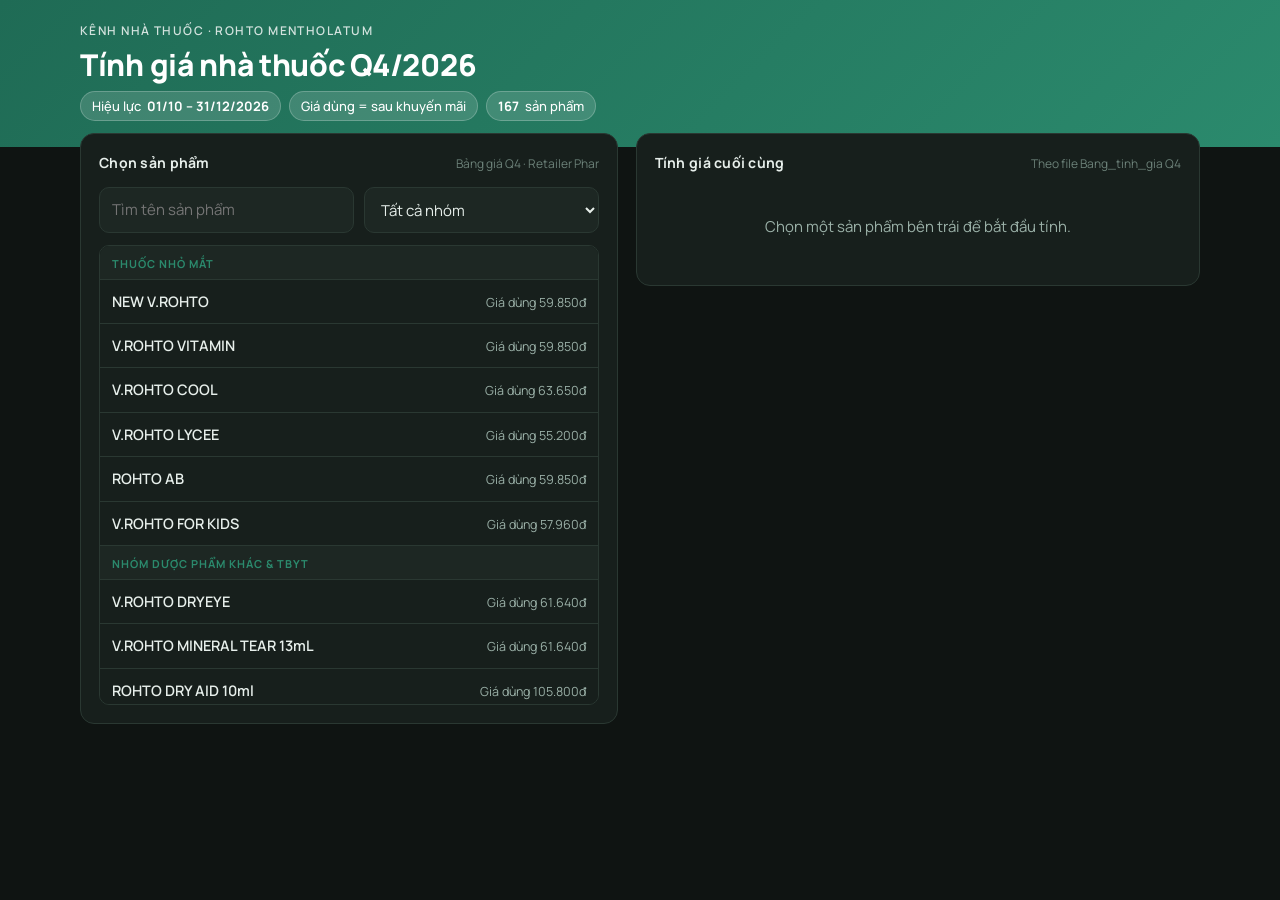
==== tinh-gia/index.html @ cdbba7ce "Thêm trang tính giá nhà thuốc" ====
<!doctype html>
<html lang="vi">
<head>
<meta charset="utf-8">
<meta name="viewport" content="width=device-width, initial-scale=1, viewport-fit=cover">
<meta name="claude:viewport-fit-sides" content="cover">
<title>Tính giá nhà thuốc · Tối 2 Ngọc lục bảo</title>
<link rel="stylesheet" href="https://fonts.googleapis.com/css2?family=Manrope:wght@400;500;600;700;800&family=IBM+Plex+Mono:wght@500;600&display=swap">
<style>
/* Bảng màu toi-B-ngoc-luc-bao: nền tối */
:root{ --bg:#0f1412; --surface:#171f1c; --surface-2:#1d2723; --fg:#e7efeb; --muted:#9bb1a8; --faint:#6b8078; --line:#2a3832; --brand:#1f6b55; --brand-2:#2b8a6d; --brand-soft:#17302a; --accent:#d9a35b; --accent-soft:#33271a; --ok:#5fd39a; --warn:#f2cc84; --warn-bg:#332a16; --shadow:none; --f-sans:"Manrope","Segoe UI",system-ui,sans-serif; --f-mono:"IBM Plex Mono",ui-monospace,SFMono-Regular,Consolas,monospace; --f-head:var(--f-sans); color-scheme:dark; }
:root[data-theme="light"]{ --bg:#0f1412; --surface:#171f1c; --surface-2:#1d2723; --fg:#e7efeb; --muted:#9bb1a8; --faint:#6b8078; --line:#2a3832; --brand:#1f6b55; --brand-2:#2b8a6d; --brand-soft:#17302a; --accent:#d9a35b; --accent-soft:#33271a; --ok:#5fd39a; --warn:#f2cc84; --warn-bg:#332a16; --shadow:none; --f-sans:"Manrope","Segoe UI",system-ui,sans-serif; --f-mono:"IBM Plex Mono",ui-monospace,SFMono-Regular,Consolas,monospace; --f-head:var(--f-sans); color-scheme:dark; }
*{box-sizing:border-box}
html{-webkit-text-size-adjust:100%}
body{margin:0;background:var(--bg);color:var(--fg);font:400 15px/1.55 var(--f-sans);
  padding-left:max(16px,env(safe-area-inset-left,0px));padding-right:max(16px,env(safe-area-inset-right,0px));
  padding-top:0;padding-bottom:40px;font-feature-settings:"tnum" 0}

/* Thanh đầu trang */
.masthead{background:linear-gradient(135deg,var(--brand) 0%,var(--brand-2) 100%);color:#fff;margin:0 calc(-1*max(16px,env(safe-area-inset-left,0px))) 0;
  padding:22px max(16px,env(safe-area-inset-left,0px)) 26px}
.masthead-in{max-width:1120px;margin:0 auto}
.eyebrow{font-size:12px;font-weight:600;letter-spacing:.12em;text-transform:uppercase;opacity:.8;margin:0 0 6px}
h1{font-size:clamp(22px,3.6vw,30px);font-weight:800;letter-spacing:-.01em;margin:0 0 8px;line-height:1.2;text-wrap:balance}
.meta{display:flex;flex-wrap:wrap;gap:8px;margin:0;font-size:13px}
.chip{display:inline-flex;align-items:center;gap:6px;background:rgba(255,255,255,.14);border:1px solid rgba(255,255,255,.22);border-radius:999px;padding:4px 11px;font-weight:500}
.chip b{font-weight:700}

.wrap{display:grid;gap:18px;max-width:1120px;margin:-14px auto 0;padding-top:0}
@media (min-width:880px){.wrap{grid-template-columns:minmax(0,1fr) minmax(0,1.05fr);align-items:start}
  .calc-panel{position:sticky;top:16px}}

.panel{background:var(--surface);border:1px solid var(--line);border-radius:14px;box-shadow:var(--shadow);padding:18px;min-width:0}
.panel-h{display:flex;align-items:baseline;justify-content:space-between;gap:12px;margin:0 0 14px}
.panel-h h2{font-size:14px;font-weight:700;margin:0;letter-spacing:.02em;color:var(--fg)}
.panel-h span{font-size:12px;color:var(--faint)}

.search{display:flex;gap:10px;flex-wrap:wrap;margin-bottom:12px}
input,select{font:inherit;font-size:15px;color:var(--fg);background:var(--surface-2);border:1px solid var(--line);border-radius:10px;padding:10px 12px;min-width:0;transition:border-color .15s,box-shadow .15s}
input:focus,select:focus{outline:none;border-color:var(--brand-2);box-shadow:0 0 0 3px rgba(23,112,127,.22)}
input[type=search]{flex:1 1 200px}
select{flex:1 1 180px}
button:focus-visible{outline:2px solid var(--accent);outline-offset:2px}

.list{max-height:460px;overflow:auto;border:1px solid var(--line);border-radius:10px;background:var(--surface)}
.grp{position:sticky;top:0;z-index:1;font-size:11px;font-weight:700;letter-spacing:.09em;text-transform:uppercase;color:var(--brand-2);padding:9px 12px 7px;background:var(--surface-2);border-bottom:1px solid var(--line)}
.item{display:flex;justify-content:space-between;align-items:center;gap:12px;width:100%;text-align:left;background:none;border:0;border-bottom:1px solid var(--line);padding:11px 12px;color:var(--fg);font:inherit;cursor:pointer;position:relative}
.item:last-child{border-bottom:0}
.item:hover{background:var(--surface-2)}
.item[aria-selected="true"]{background:var(--brand-soft)}
.item[aria-selected="true"]::before{content:"";position:absolute;left:0;top:0;bottom:0;width:3px;background:var(--accent)}
.item .txt{min-width:0}
.item .n{font-weight:600;font-size:14.5px;line-height:1.35}
.item .m{color:var(--muted);font-size:12.5px;margin-top:2px}
.item .p{font-family:var(--f-mono);font-weight:600;font-size:14px;white-space:nowrap;color:var(--brand)}
[data-theme="dark"] .item .p,:root:not([data-theme="light"]) .item .p{color:#7fd0dc}
.empty{padding:28px 12px;color:var(--muted);text-align:center}

/* Kết quả */
.sel-group{font-size:11px;font-weight:700;letter-spacing:.09em;text-transform:uppercase;color:var(--accent)}
.sel-name{font-size:19px;font-weight:700;line-height:1.3;margin:4px 0 4px;text-wrap:balance}
.sel-line{color:var(--muted);font-size:13.5px}
.fields{display:grid;grid-template-columns:1fr 1fr;gap:12px 14px;margin-top:16px}
.fields label{display:block;min-width:0}
.fields input,.fields select{width:100%}
.lbl{display:block;font-size:12.5px;font-weight:500;color:var(--muted);margin-bottom:5px}
.btn{font:inherit;font-weight:600;font-size:14px;color:var(--brand);background:var(--brand-soft);border:1px solid transparent;border-radius:10px;padding:10px 14px;cursor:pointer;margin-top:12px;transition:background .15s}
.btn:hover{background:var(--line)}
.span2{grid-column:1/-1}

.formula{margin:18px 0 0;border:1px solid var(--line);border-radius:12px;overflow:hidden}
.formula-row{display:flex;justify-content:space-between;align-items:baseline;gap:12px;padding:10px 14px;font-size:13.5px;background:var(--surface-2);border-bottom:1px solid var(--line)}
.formula-row:last-child{border-bottom:0}
.formula-row .k{color:var(--muted)}
.formula-row .v{font-family:var(--f-mono);font-weight:600;font-variant-numeric:tabular-nums;text-align:right}

.result{margin-top:14px;background:var(--brand);color:#fff;border-radius:12px;padding:16px 18px}
.result .k{font-size:12px;font-weight:600;letter-spacing:.09em;text-transform:uppercase;opacity:.8}
.result .big{font-family:var(--f-mono);font-size:clamp(26px,5vw,34px);font-weight:700;margin-top:4px;font-variant-numeric:tabular-nums;letter-spacing:-.02em}
.result .unit{font-size:14px;font-weight:500;opacity:.85;margin-left:6px;font-family:var(--f-sans)}

.note{background:var(--warn-bg);color:var(--warn);border-radius:10px;padding:10px 12px;font-size:13px;margin-top:12px;line-height:1.5}
.foot{color:var(--faint);font-size:12px;margin:12px 2px 0;line-height:1.5}
.dim{color:var(--muted)}
[hidden]{display:none!important}
#e,#pq,#amt{font-family:var(--f-mono);font-weight:700;font-variant-numeric:tabular-nums}
/* Số và tiền: cùng font, cỡ và màu */
input[type=number],input[type=text],#amt,#r-buy,#r-l,#r-gift,#r-units,#r-p,.formula-row .v,.big{font-family:var(--f-mono)!important;font-size:15px!important;font-weight:600!important;color:var(--fg)!important;font-variant-numeric:tabular-nums}
.result .big,.result .k{color:#fff!important}
/* Giá cuối cùng: cỡ lớn, màu trắng trên nền thẻ */
.result .big, .result .big #r-p{font-size:clamp(26px,5vw,34px)!important;font-weight:700!important;color:#fff!important;letter-spacing:-.01em}
/* Dòng mô tả sản phẩm: chữ thường, không dùng font số để khoảng cách đều */
.sel-line{font-family:var(--f-sans);font-size:14px;font-weight:400;color:var(--muted);line-height:1.5}
</style>
</head>
<body>
<header class="masthead">
  <div class="masthead-in">
    <p class="eyebrow">Kênh nhà thuốc · Rohto Mentholatum</p>
    <h1>Tính giá nhà thuốc Q4/2026</h1>
    <div class="meta">
      <span class="chip">Hiệu lực <b>01/10 – 31/12/2026</b></span>
      <span class="chip">Giá dùng = sau khuyến mãi</span>
      <span class="chip"><b>167</b> sản phẩm</span>
    </div>
  </div>
</header>

<div class="wrap">
  <section class="panel" aria-labelledby="h-list">
    <div class="panel-h"><h2 id="h-list">Chọn sản phẩm</h2><span>Bảng giá Q4 · Retailer Phar</span></div>
    <div class="search">
      <input type="search" id="q" name="tim-san-pham-gia-nha-thuoc" autocomplete="off" autocorrect="off" autocapitalize="off" spellcheck="false" placeholder="Tìm tên sản phẩm" aria-label="Tìm tên sản phẩm">
      <select id="grp" aria-label="Lọc theo nhóm"><option value="">Tất cả nhóm</option></select>
    </div>
    <div class="list" id="list" role="listbox" aria-label="Danh sách sản phẩm"></div>
  </section>

  <section class="panel calc-panel" aria-labelledby="h-calc">
    <div class="panel-h"><h2 id="h-calc">Tính giá cuối cùng</h2><span>Theo file Bang_tinh_gia Q4</span></div>
    <div id="empty" class="empty">Chọn một sản phẩm bên trái để bắt đầu tính.</div>
    <div id="calc" hidden>
      <div class="sel-group" id="sel-group"></div>
      <div class="sel-name" id="sel-name"></div>
      <div class="sel-line" id="sel-price-line"></div>

      <div class="fields">
        <label><span class="lbl">Số lượng mua (đơn vị bán)</span>
          <input type="number" id="f" min="1" step="1" value="1"></label>
        <label><span class="lbl">Ngưỡng đơn hàng (đ), tùy chọn</span>
          <input type="text" inputmode="numeric" id="e" placeholder="ví dụ 585.000"></label>
        <label><span class="lbl">Quy cách M (đơn vị nhỏ nhất / gói)</span>
          <input type="number" id="m" min="1" step="1" value="1"></label>
        <label><span class="lbl">CK hóa đơn G (%), cố định 1% tổng đơn hàng</span>
          <input type="number" id="g" value="1" readonly></label>
        <label><span class="lbl">CK KM thêm H (%)</span>
          <input type="number" id="h" min="0" max="100" step="0.5" value="0"></label>
        <label><span class="lbl">CK thêm I (%)</span>
          <input type="number" id="i" min="0" max="100" step="0.5" value="0"></label>
        <label class="span2"><span class="lbl">Tiền đơn hàng (đ) sau CK 1% = số lượng × giá dùng × 0,99, tự cập nhật</span><input id="amt" readonly></label>
        <div class="span2"><button type="button" id="fill" class="btn">Về mức gốc</button></div>
      </div>

      <div class="fields" style="margin-top:14px">
        <label><span class="lbl">Quà</span>
          <select id="gift">
            <option value="none">Không có quà</option>
            <option value="g0">✓ ACNES CREAMY WASH 100G tặng cùng loại</option><option value="g1">⇄ ACNES CREAMY WASH 100G (giá tặng chéo)</option><option value="g2">✓ GIẤY THẤM DẦU ACNES 100 TỜ tặng cùng loại</option><option value="g3">⇄ GIẤY THẤM DẦU ACNES 100 TỜ (giá tặng chéo)</option><option value="g4">✓ ACNES SEALING GEL tặng cùng loại</option><option value="g5">⇄ ACNES SEALING GEL (giá tặng chéo)</option><option value="g6">✓ ACNES SCAR CARE tặng cùng loại</option><option value="g7">⇄ ACNES SCAR CARE (giá tặng chéo)</option><option value="g8">✓ ACNES CLEAR PATCH 24PCS tặng cùng loại</option><option value="g9">⇄ ACNES CLEAR PATCH 24PCS (giá tặng chéo)</option><option value="g10">✓ ACNES OIL REMOVER FILM 50PCS tặng cùng loại</option><option value="g11">⇄ ACNES OIL REMOVER FILM 50PCS (giá tặng chéo)</option><option value="g12">✓ ACNES OIL REMOVER PAPER 100PCS tặng cùng loại</option><option value="g13">⇄ ACNES OIL REMOVER PAPER 100PCS (giá tặng chéo)</option><option value="g14">✓ HADA LABO ADVANCE NOURISH CLEANSER 80G tặng cùng loại</option><option value="g15">⇄ HADA LABO ADVANCE NOURISH CLEANSER 80G (giá tặng chéo)</option><option value="g16">✓ HADA LABO PERFECT WHITE CLEANSER 80G tặng cùng loại</option><option value="g17">⇄ HADA LABO PERFECT WHITE CLEANSER 80G (giá tặng chéo)</option><option value="g18">✓ HADA LABO PERFECT WHITE CREAM 50G tặng cùng loại</option><option value="g19">⇄ HADA LABO PERFECT WHITE CREAM 50G (giá tặng chéo)</option><option value="g20">✓ HADA LABO ADVANCE NOURISH CREAM 50G tặng cùng loại</option><option value="g21">⇄ HADA LABO ADVANCE NOURISH CREAM 50G (giá tặng chéo)</option><option value="g22">✓ HADA LABO MICELLAR BẤT KỲ tặng cùng loại</option><option value="g23">⇄ HADA LABO MICELLAR BẤT KỲ (giá tặng chéo)</option><option value="g24">✓ LIPICE KHÔNG MÀU tặng cùng loại</option><option value="g25">⇄ LIPICE KHÔNG MÀU (giá tặng chéo)</option><option value="g26">✓ LIPICE SHEER COLOR THƯỜNG tặng cùng loại</option><option value="g27">⇄ LIPICE SHEER COLOR THƯỜNG (giá tặng chéo)</option><option value="g28">✓ NOSE WASH SPRAY 35ML tặng cùng loại</option><option value="g29">⇄ NOSE WASH SPRAY 35ML (giá tặng chéo)</option><option value="g30">✓ OXY DEEP WASH 100G tặng cùng loại</option><option value="g31">⇄ OXY DEEP WASH 100G (giá tặng chéo)</option><option value="g32">✓ OXY PERFECT WASH 100G tặng cùng loại</option><option value="g33">⇄ OXY PERFECT WASH 100G (giá tặng chéo)</option><option value="g34">✓ REFRE MIST tặng cùng loại</option><option value="g35">⇄ REFRE MIST (giá tặng chéo)</option><option value="g36">✓ ROLL-ON WHITENING tặng cùng loại</option><option value="g37">⇄ ROLL-ON WHITENING (giá tặng chéo)</option><option value="g38">✓ REMOS BABY SPRAY 70ML tặng cùng loại</option><option value="g39">⇄ REMOS BABY SPRAY 70ML (giá tặng chéo)</option><option value="g40">✓ REMOS IB tặng cùng loại</option><option value="g41">⇄ REMOS IB (giá tặng chéo)</option><option value="g42">✓ REMOS IR 150ML tặng cùng loại</option><option value="g43">⇄ REMOS IR 150ML (giá tặng chéo)</option><option value="g44">✓ REMOS IR 70ML tặng cùng loại</option><option value="g45">⇄ REMOS IR 70ML (giá tặng chéo)</option><option value="g46">✓ REMOS IR CREAM NGƯỜI LỚN 70G tặng cùng loại</option><option value="g47">⇄ REMOS IR CREAM NGƯỜI LỚN 70G (giá tặng chéo)</option><option value="g48">✓ DG SELSUN 100ML tặng cùng loại</option><option value="g49">⇄ DG SELSUN 100ML (giá tặng chéo)</option><option value="g50">✓ SELSUN SHAMPOO 50ML / DG SELSUN 50ML tặng cùng loại</option><option value="g51">⇄ SELSUN SHAMPOO 50ML / DG SELSUN 50ML (giá tặng chéo)</option><option value="g52">✓ DẦU XẢ SELSUN tặng cùng loại</option><option value="g53">⇄ DẦU XẢ SELSUN (giá tặng chéo)</option><option value="g54">✓ 18 GÓI DG SELSUN 5ML tặng cùng loại</option><option value="g55">⇄ 18 GÓI DG SELSUN 5ML (giá tặng chéo)</option><option value="g56">✓ SKIN AQUA CLEAR WHITE 25G tặng cùng loại</option><option value="g57">⇄ SKIN AQUA CLEAR WHITE 25G (giá tặng chéo)</option><option value="g58">✓ SUPER BLOCK 30G tặng cùng loại</option><option value="g59">⇄ SUPER BLOCK 30G (giá tặng chéo)</option><option value="g60">✓ TONE UP tặng cùng loại</option><option value="g61">⇄ TONE UP (giá tặng chéo)</option><option value="g62">✓ NEW V.ROHTO tặng cùng loại</option><option value="g63">⇄ NEW V.ROHTO (giá tặng chéo)</option><option value="g64">✓ V.ROHTO DRYEYE tặng cùng loại</option><option value="g65">⇄ V.ROHTO DRYEYE (giá tặng chéo)</option><option value="g66">✓ V.ROHTO VITAMIN tặng cùng loại</option><option value="g67">⇄ V.ROHTO VITAMIN (giá tặng chéo)</option><option value="g68">✓ DEEP HEAT tặng cùng loại</option><option value="g69">✓ EXTRA DEEP HEAT tặng cùng loại</option><option value="g70">✓ REMOS ANTI-ITCH tặng cùng loại</option><option value="g71">✓ ACNES MEDICAL CREAM tặng cùng loại</option><option value="g72">✓ OXY 5 tặng cùng loại</option><option value="g73">✓ OXY 10 tặng cùng loại</option><option value="g74">Không có quà tặng (chỉ CK%)</option><option value="g75">✓ SELSUN 1% - 100ML tặng cùng loại</option><option value="g76">✓ SELSUN 1% - 50ML tặng cùng loại</option><option value="g77">✓ SELSUN CONDITIONER 100ML (DẦU XẢ SELSUN) tặng cùng loại</option><option value="g78">✓ THANH TREO SELSUN 30 GÓI GÓI 1% - 5ML tặng cùng loại</option><option value="g79">✓ HỘP SELSUN 60 GÓI 1% - 5ML tặng cùng loại</option><option value="g80">✓ HỘP SELSUN 6 GÓI 1% - 5ML tặng cùng loại</option><option value="g81">✓ REMOS IR BABY CREAM 70G (HƯƠNG KHUYNH DIỆP) tặng cùng loại</option><option value="g82">✓ REMOS IR BABY SPRAY 70ML (HƯƠNG KHUYNH DIỆP) tặng cùng loại</option><option value="g83">✓ REMOS IR BABY SPRAY 150ML (HƯƠNG KHUYNH DIỆP) tặng cùng loại</option><option value="g84">✓ REMOS IR CREAM 70G (LAVENDER, CAM, SẢ CHANH) tặng cùng loại</option><option value="g85">✓ BỘ SP VỆ SINH MŨI 160ML (GỒM 2 SP: BÌNH VỆ SINH MŨI EASY SHOWER + DUNG DỊCH VỆ SINH MŨI CHUYÊN BIỆT 160ML) tặng cùng loại</option><option value="g86">✓ DUNG DỊCH VỆ SINH MŨI CHUYÊN BIỆT 400ML tặng cùng loại</option><option value="g87">✓ CHAI XỊT HỖ TRỢ ĐIỀU TRỊ VIÊM XOANG - ROHTO NOSE WASH SPRAY 35ML tặng cùng loại</option><option value="g88">✓ GEL TRỊ SẸO CHUYÊN BIỆT SCAR Z tặng cùng loại</option><option value="g89">✓ PERFECT WHITE CREAM 50G (KEM TRẮNG HOÀN HẢO 50G) tặng cùng loại</option><option value="g90">✓ PREMIUM WHITENING SERUM MASK 1PC (MẶT NẠ DƯỠNG TRẮNG HOÀN HẢO 1 MIẾNG) tặng cùng loại</option><option value="g91">✓ PERFECT WHITE LOTION 170ML (DUNG DỊCH DƯỠNG TRẮNG 170ML) tặng cùng loại</option><option value="g92">✓ PERFECT WHITE GEL CREAM 50G (GEL DƯỠNG TRẮNG 50G) tặng cùng loại</option><option value="g93">✓ PERFECT WHITE SERUM 30ML (SERUM DƯỠNG TRẮNG, MỜ THÂM 30ML) tặng cùng loại</option><option value="g94">✓ ADVANCED NOURISH LOTION 100ML/170ML (DƯỠNG TỐI ƯU DẠNG DUNG DỊCH 100ML, 170ML) tặng cùng loại</option><option value="g95">✓ ADVANCED NOURISH CREAM 50G (KEM DƯỠNG TỐI ƯU 50G) tặng cùng loại</option><option value="g96">✓ ADVANCED NOURISH SERUM 30ML (SERUM DƯỠNG ẨM TỐI ƯU 30ML) tặng cùng loại</option><option value="g97">✓ PREMIUM HYDRATING SERUM MASK 1PC (MẶT NẠ DƯỠNG ẨM TOÀN DIỆN 1 MIẾNG) tặng cùng loại</option><option value="g98">✓ PRO AGING RETINOL B3 LOTION 170ML (DUNG DỊCH PRO AGING RETINOL B3 170ML) tặng cùng loại</option><option value="g99">✓ PRO AGING RETINOL B3 CREAM 50G (KEM DƯỠNG PRO AGING RETINOL B3 50G) tặng cùng loại</option><option value="g100">✓ PRO AGING RETINOL B3 SERUM 30ML (TINH CHẤT PRO AGING RETINOL B3 30ML) tặng cùng loại</option><option value="g101">✓ HADA LABO PREMIUM REJUVENATION SERUM MASK 23G (MẶT NẠ TINH CHẤT LÀM SĂN CHẮC VÀ CẢI THIÊN DẤU HIỆU LÃO HÓA) tặng cùng loại</option><option value="g102">✓ ACNE CARE CALMING LOTION 170ML (DUNG DỊCH DƯỠNG ẨM CHO DA MỤN 170ML) tặng cùng loại</option><option value="g103">✓ ACNE CARE CALMING GEL CREAM 50G (GEL DƯỠNG ẨM CHO DA MỤN) tặng cùng loại</option><option value="g104">✓ ACNE CARE CALMING SERUM 30ML (TINH CHẤT DƯỠNG ẨM CHO DA MỤN) tặng cùng loại</option><option value="g105">✓ HADA LABO PREMIUM PORE CARE SERUM MASK 23G (MẶT NẠ TINH CHẤT LÀM DỊU VÀ CẢI THIỆN DA MỤN, NHẠY CẢM) tặng cùng loại</option><option value="g106">✓ ADVANCED NOURISH CLEANSING OIL 200ML (DẦU TẨY TRANG SẠCH SÂU VÀ DƯỠNG ẨM) tặng cùng loại</option><option value="g107">✓ ACNE CARE CALMING CLEANSER 80G (KEM RỬA MẶT DÀNH CHO DA MỤN 80G) tặng cùng loại</option><option value="g108">✓ PERFECT WHITE CLEANSER 80G (KEM RỬA MẶT DƯỠNG TRẮNG 80G) tặng cùng loại</option><option value="g109">✓ ADVANCED NOURISH CLEANSER 80G (KEM RỬA MẶT DƯỠNG TỐI ƯU) tặng cùng loại</option><option value="g110">✓ PRO AGING RETINOL B3 CLEANSER 80G (KEM RỬA MẶT PRO AGING RETINOL B3) tặng cùng loại</option><option value="g111">✓ HADA LABO ADVANCE NOURISH FOR SENSITIVE SKIN CLEANSER 80G (GEL RỬA MẶT DƯỠNG ẨM CHO DA NHẠY CẢM) tặng cùng loại</option><option value="g112">✓ HADA LABO PREMIUM CLEANSER HYDRATING 100G (SỮA RỬA MẶT DƯỠNG ẨM CAO CẤP) tặng cùng loại</option><option value="g113">✓ HADA LABO PREMIUM CLEANSER RADIANCE 100G (SỮA RỬA MẶT DƯỠNG TRẮNG CAO CẤP) tặng cùng loại</option><option value="g114">✓ HADA LABO PREMIUM CLEANSER AGING CARE 100G (SỮA RỬA MẶT CHĂM SÓC DA LÃO HÓA ) tặng cùng loại</option><option value="g115">✓ MICELLAR WATER WHITENING 240ML (NƯỚC TẨY TRANG SẠCH SÂU, DƯỠNG TRẮNG) tặng cùng loại</option><option value="g116">✓ MICELLAR WATER HYDRATING 240ML (NƯỚC TẨY TRANG SẠCH SÂU, DƯỠNG ẨM) tặng cùng loại</option><option value="g117">✓ MICELLAR WATER ACNE CARE 240ML (NƯỚC TẨY TRANG CHO DA MỤN) tặng cùng loại</option><option value="g118">✓ FOAMING WASH tặng cùng loại</option><option value="g119">✓ CREAMY WASH 100G tặng cùng loại</option><option value="g120">✓ CREAMY WASH 50G tặng cùng loại</option><option value="g121">✓ VITAMIN CLEANSER 100G tặng cùng loại</option><option value="g122">✓ VITAMIN CLEANSER 50G tặng cùng loại</option><option value="g123">✓ WHITENING +100G tặng cùng loại</option><option value="g124">✓ OIL CONTROL CLEANSER 100G tặng cùng loại</option><option value="g125">✓ OIL CONTROL CLEANSER 50G tặng cùng loại</option><option value="g126">✓ ACNES GENTLE WASH 100G tặng cùng loại</option><option value="g127">✓ ANTI-BLACK HEAD CLEANSER &amp; MASK tặng cùng loại</option><option value="g128">✓ ACNES MICELLAR WATER 200ML tặng cùng loại</option><option value="g129">✓ WASHING BAR tặng cùng loại</option><option value="g130">✓ FACIAL WASH 100G (GEL RỬA MẶT NGĂN NGỪA MỤN) tặng cùng loại</option><option value="g131">✓ SEALING JELL 18G tặng cùng loại</option><option value="g132">✓ BLEMISH CONTROL MASK tặng cùng loại</option><option value="g133">✓ SCAR CARE tặng cùng loại</option><option value="g134">✓ ACNES BLEMISH CLEAR CREAM 10G tặng cùng loại</option><option value="g135">✓ ACNES CLEAR PATCH 24 PCS tặng cùng loại</option><option value="g136">✓ LIPICE (NEW) tặng cùng loại</option><option value="g137">✓ LIP PURE tặng cùng loại</option><option value="g138">✓ LIP PURE COLOR tặng cùng loại</option><option value="g139">✓ MELTY CREAM LIP tặng cùng loại</option><option value="g140">✓ MEDI LIP DUO tặng cùng loại</option><option value="g141">✓ MEDI LIP STICK tặng cùng loại</option><option value="g142">✓ MEDI LIP BALM tặng cùng loại</option><option value="g143">✓ SHEER COLOR tặng cùng loại</option><option value="g144">✓ SHEER COLOR Q tặng cùng loại</option><option value="g145">✓ SHEER COLOR FRUIT JUICE tặng cùng loại</option><option value="g146">✓ LOL SILKY MATTE tặng cùng loại</option><option value="g147">✓ LOL WATER COLOR tặng cùng loại</option><option value="g148">✓ LOL GLOWY SATIN tặng cùng loại</option><option value="g149">✓ PERFECT WASH 100G tặng cùng loại</option><option value="g150">✓ DEEP WASH SCRUB 100G tặng cùng loại</option><option value="g151">✓ SUPER BLOCK SPF81 - 30G tặng cùng loại</option><option value="g152">✓ SKIN AQUA TONE UP MILK/ ESSENCE - 50G tặng cùng loại</option><option value="g153">✓ REFRE WHITENING (MIST / ROLL) tặng cùng loại</option><option value="g154">✓ REFRE NATURAL (MIST / ROLL) tặng cùng loại</option>
          </select></label>
        <label><span class="lbl">Số lượng quà N</span>
          <input type="number" id="n" min="0" step="1" value="1"></label>
        <label id="crossWrap" class="span2" hidden><span class="lbl">Giá quà tặng chéo (đ / đơn vị), để trống nếu chưa có</span>
          <input type="text" inputmode="numeric" id="pq" placeholder="chưa có giá thì để trống"></label>
      </div>

      <label style="display:flex;gap:8px;align-items:center;margin-top:12px;font-size:13.5px;color:var(--muted)"><input type="checkbox" id="autoN" checked style="width:auto"> Tự tính số quà theo ngưỡng (mỗi ngưỡng tặng 1 quà)</label>
      <div class="formula">
        <div class="formula-row"><span class="k">Tiền hàng mua = F × C</span><span class="v" id="r-buy"></span></div>
        <div class="formula-row"><span class="k">Tổng thanh toán L = F × C × (1−G)(1−H)(1−I)</span><span class="v" id="r-l"></span></div>
        <div class="formula-row"><span class="k">Trừ giá trị quà</span><span class="v" id="r-gift"></span></div>
        <div class="formula-row"><span class="k">Số đơn vị nhận = (F + N nếu tặng cùng loại) × M</span><span class="v" id="r-units"></span></div>
      </div>

      <div class="result">
        <div class="k">Giá cuối cùng</div>
        <div class="big"><span id="r-p">—</span></div>
      </div>

      <div class="note" id="warn" hidden></div>
      <p class="foot">Cùng công thức với cột L và P trong file Bang_tinh_gia_2026_Q4.xlsx. Quà tặng chéo chưa có giá thì kết quả chưa phải giá cuối cùng.</p>
    </div>
  </section>
</div>
</div>

<script>
const DATA = [{"nhom":"THUỐC NHỎ MẮT","ten":"NEW V.ROHTO","quy_cach":"—","gia_goc":63000,"km":"5%","gia_dung":59850,"ghi_chu":"","cfg":{"e":585000,"f":10,"n":1,"gift":{"type":"same","label":"NEW V.ROHTO tặng cùng loại"},"m":1,"g":0.01,"h":0,"i":0,"wbRow":6,"nAuto":true,"giftKey":"✓ NEW V.ROHTO tặng cùng loại"}},{"nhom":"THUỐC NHỎ MẮT","ten":"V.ROHTO VITAMIN","quy_cach":"—","gia_goc":63000,"km":"5%","gia_dung":59850,"ghi_chu":"","cfg":{"e":585000,"f":10,"n":1,"gift":{"type":"same","label":"V.ROHTO VITAMIN tặng cùng loại"},"m":1,"g":0.01,"h":0,"i":0,"wbRow":7,"nAuto":true,"giftKey":"✓ V.ROHTO VITAMIN tặng cùng loại"}},{"nhom":"THUỐC NHỎ MẮT","ten":"V.ROHTO COOL","quy_cach":"—","gia_goc":67000,"km":"5%","gia_dung":63650,"ghi_chu":"","cfg":{"e":585000,"f":10,"n":1,"gift":{"type":"cross","label":"V.ROHTO VITAMIN","price":53865},"m":1,"g":0.01,"h":0,"i":0,"wbRow":8,"nAuto":true,"giftKey":"⇄ V.ROHTO VITAMIN (giá tặng chéo)"}},{"nhom":"THUỐC NHỎ MẮT","ten":"V.ROHTO LYCEE","quy_cach":"—","gia_goc":60000,"km":"8%","gia_dung":55200,"ghi_chu":"","cfg":{"e":585000,"f":11,"n":1,"gift":{"type":"cross","label":"V.ROHTO VITAMIN","price":53865},"m":1,"g":0.01,"h":0,"i":0,"wbRow":9,"nAuto":true,"giftKey":"⇄ V.ROHTO VITAMIN (giá tặng chéo)"}},{"nhom":"THUỐC NHỎ MẮT","ten":"ROHTO AB","quy_cach":"—","gia_goc":65000,"km":"8%","gia_dung":59850,"ghi_chu":"✔ Như kỳ trước (xác nhận 25/09/2026): dùng 59.850đ theo file (phép tính 65.000 × 92% = 59.800đ)","cfg":{"e":585000,"f":10,"n":1,"gift":{"type":"cross","label":"V.ROHTO VITAMIN","price":53865},"m":1,"g":0.01,"h":0,"i":0,"wbRow":10,"nAuto":true,"giftKey":"⇄ V.ROHTO VITAMIN (giá tặng chéo)"}},{"nhom":"THUỐC NHỎ MẮT","ten":"V.ROHTO FOR KIDS","quy_cach":"—","gia_goc":63000,"km":"8%","gia_dung":57960,"ghi_chu":"","cfg":{"e":585000,"f":11,"n":1,"gift":{"type":"cross","label":"V.ROHTO VITAMIN","price":53865},"m":1,"g":0.01,"h":0,"i":0,"wbRow":11,"nAuto":true,"giftKey":"⇄ V.ROHTO VITAMIN (giá tặng chéo)"}},{"nhom":"NHÓM DƯỢC PHẨM KHÁC & TBYT","ten":"V.ROHTO DRYEYE","quy_cach":"—","gia_goc":67000,"km":"8%","gia_dung":61640,"ghi_chu":"","cfg":{"e":320000,"f":6,"n":1,"gift":{"type":"cross","label":"V.ROHTO VITAMIN","price":53865},"m":1,"g":0.01,"h":0,"i":0,"wbRow":13,"nAuto":true,"giftKey":"⇄ V.ROHTO VITAMIN (giá tặng chéo)"}},{"nhom":"NHÓM DƯỢC PHẨM KHÁC & TBYT","ten":"V.ROHTO MINERAL TEAR 13mL","quy_cach":"—","gia_goc":67000,"km":"8%","gia_dung":61640,"ghi_chu":"","cfg":{"e":320000,"f":6,"n":1,"gift":{"type":"cross","label":"V.ROHTO VITAMIN","price":53865},"m":1,"g":0.01,"h":0,"i":0,"wbRow":14,"nAuto":true,"giftKey":"⇄ V.ROHTO VITAMIN (giá tặng chéo)"}},{"nhom":"NHÓM DƯỢC PHẨM KHÁC & TBYT","ten":"ROHTO DRY AID 10ml","quy_cach":"—","gia_goc":115000,"km":"8%","gia_dung":105800,"ghi_chu":"","cfg":{"e":320000,"f":4,"n":1,"gift":{"type":"cross","label":"REMOS IB","price":48893},"m":1,"g":0.01,"h":0,"i":0,"wbRow":15,"nAuto":true,"giftKey":"⇄ REMOS IB (giá tặng chéo)"}},{"nhom":"NHÓM DƯỢC PHẨM KHÁC & TBYT","ten":"DEEP HEAT","quy_cach":"—","gia_goc":43000,"km":"5%","gia_dung":40850,"ghi_chu":"","cfg":{"e":320000,"f":8,"n":1,"gift":{"type":"same","label":"DEEP HEAT tặng cùng loại"},"m":1,"g":0.01,"h":0,"i":0,"wbRow":16,"nAuto":true,"giftKey":"✓ DEEP HEAT tặng cùng loại"}},{"nhom":"NHÓM DƯỢC PHẨM KHÁC & TBYT","ten":"EXTRA DEEP HEAT","quy_cach":"—","gia_goc":48000,"km":"5%","gia_dung":45600,"ghi_chu":"","cfg":{"e":320000,"f":8,"n":1,"gift":{"type":"same","label":"EXTRA DEEP HEAT tặng cùng loại"},"m":1,"g":0.01,"h":0,"i":0,"wbRow":17,"nAuto":true,"giftKey":"✓ EXTRA DEEP HEAT tặng cùng loại"}},{"nhom":"NHÓM DƯỢC PHẨM KHÁC & TBYT","ten":"REMOS IB","quy_cach":"—","gia_goc":66000,"km":"10%","gia_dung":59400,"ghi_chu":"","cfg":{"e":320000,"f":6,"n":1,"gift":{"type":"same","label":"REMOS IB tặng cùng loại"},"m":1,"g":0.01,"h":0,"i":0.03,"wbRow":18,"nAuto":true,"giftKey":"✓ REMOS IB tặng cùng loại"}},{"nhom":"NHÓM DƯỢC PHẨM KHÁC & TBYT","ten":"REMOS ANTI-ITCH","quy_cach":"—","gia_goc":63000,"km":"10%","gia_dung":56700,"ghi_chu":"","cfg":{"e":320000,"f":6,"n":1,"gift":{"type":"same","label":"REMOS ANTI-ITCH tặng cùng loại"},"m":1,"g":0.01,"h":0,"i":0,"wbRow":19,"nAuto":true,"giftKey":"✓ REMOS ANTI-ITCH tặng cùng loại"}},{"nhom":"NHÓM DƯỢC PHẨM KHÁC & TBYT","ten":"SELSUN 1.8% - 100ml","quy_cach":"—","gia_goc":103000,"km":"10%","gia_dung":92700,"ghi_chu":"","cfg":{"e":320000,"f":4,"n":0,"gift":{"type":"none"},"m":1,"g":0.01,"h":0,"i":0,"wbRow":20,"nAuto":false,"giftKey":null}},{"nhom":"NHÓM DƯỢC PHẨM KHÁC & TBYT","ten":"ACNES MEDICAL CREAM","quy_cach":"—","gia_goc":75000,"km":"10%","gia_dung":67500,"ghi_chu":"","cfg":{"e":320000,"f":5,"n":0,"gift":{"type":"same","label":"ACNES MEDICAL CREAM tặng cùng loại"},"m":1,"g":0.01,"h":0,"i":0,"wbRow":21,"nAuto":false,"giftKey":"✓ ACNES MEDICAL CREAM tặng cùng loại"}},{"nhom":"NHÓM DƯỢC PHẨM KHÁC & TBYT","ten":"OXY 5","quy_cach":"—","gia_goc":61000,"km":"10%","gia_dung":54900,"ghi_chu":"","cfg":{"e":320000,"f":6,"n":1,"gift":{"type":"same","label":"OXY 5 tặng cùng loại"},"m":1,"g":0.01,"h":0,"i":0.02,"wbRow":22,"nAuto":true,"giftKey":"✓ OXY 5 tặng cùng loại"}},{"nhom":"NHÓM DƯỢC PHẨM KHÁC & TBYT","ten":"OXY 10","quy_cach":"—","gia_goc":64000,"km":"10%","gia_dung":57600,"ghi_chu":"","cfg":{"e":320000,"f":6,"n":1,"gift":{"type":"same","label":"OXY 10 tặng cùng loại"},"m":1,"g":0.01,"h":0,"i":0.02,"wbRow":23,"nAuto":true,"giftKey":"✓ OXY 10 tặng cùng loại"}},{"nhom":"MEGUMI — GIẢI PHÁP NGĂN RỤNG TÓC","ten":"SHAMPOO 250ml và 400ml","quy_cach":"chai 400ml","gia_goc":245455,"km":"10%","gia_dung":220909,"ghi_chu":"","cfg":{"e":null,"f":1,"n":0,"gift":{"type":"none"},"m":1,"g":0.01,"h":0,"i":0,"wbRow":25,"nAuto":false,"giftKey":"Không có quà tặng (chỉ CK%)"}},{"nhom":"MEGUMI — GIẢI PHÁP NGĂN RỤNG TÓC","ten":"SHAMPOO 250ml và 400ml","quy_cach":"chai 250ml","gia_goc":166909,"km":"10%","gia_dung":150218,"ghi_chu":"","cfg":{"e":null,"f":1,"n":0,"gift":{"type":"none"},"m":1,"g":0.01,"h":0,"i":0,"wbRow":26,"nAuto":false,"giftKey":"Không có quà tặng (chỉ CK%)"}},{"nhom":"MEGUMI — GIẢI PHÁP NGĂN RỤNG TÓC","ten":"CONDITIONER 250ml và 400 ml","quy_cach":"chai 400ml","gia_goc":245455,"km":"10%","gia_dung":220909,"ghi_chu":"","cfg":{"e":null,"f":1,"n":0,"gift":{"type":"none"},"m":1,"g":0.01,"h":0,"i":0,"wbRow":27,"nAuto":false,"giftKey":"Không có quà tặng (chỉ CK%)"}},{"nhom":"MEGUMI — GIẢI PHÁP NGĂN RỤNG TÓC","ten":"CONDITIONER 250ml và 400 ml","quy_cach":"chai 250ml","gia_goc":166909,"km":"10%","gia_dung":150218,"ghi_chu":"","cfg":{"e":null,"f":1,"n":0,"gift":{"type":"none"},"m":1,"g":0.01,"h":0,"i":0,"wbRow":28,"nAuto":false,"giftKey":"Không có quà tặng (chỉ CK%)"}},{"nhom":"MEGUMI — GIẢI PHÁP NGĂN RỤNG TÓC","ten":"ESSENCE 120ml (Tinh chất Dưỡng và Ngăn rụng tóc)","quy_cach":"chai","gia_goc":584182,"km":"10%","gia_dung":525764,"ghi_chu":"","cfg":{"e":null,"f":1,"n":0,"gift":{"type":"none"},"m":1,"g":0.01,"h":0,"i":0,"wbRow":29,"nAuto":false,"giftKey":"Không có quà tặng (chỉ CK%)"}},{"nhom":"MEGUMI — GIẢI PHÁP NGĂN RỤNG TÓC","ten":"ESSENCE 30ml (Tinh chất dưỡng & ngăn rụng tóc)","quy_cach":"chai","gia_goc":162000,"km":"10%","gia_dung":145800,"ghi_chu":"","cfg":{"e":null,"f":1,"n":0,"gift":{"type":"none"},"m":1,"g":0.01,"h":0,"i":0,"wbRow":30,"nAuto":false,"giftKey":"Không có quà tặng (chỉ CK%)"}},{"nhom":"SELSUN","ten":"SELSUN 1% - 100ml","quy_cach":"—","gia_goc":99000,"km":"10%","gia_dung":89100,"ghi_chu":"","cfg":{"e":400000,"f":5,"n":1,"gift":{"type":"same","label":"SELSUN 1% - 100ML tặng cùng loại"},"m":1,"g":0.01,"h":0,"i":0,"wbRow":32,"nAuto":true,"giftKey":"✓ SELSUN 1% - 100ML tặng cùng loại"}},{"nhom":"SELSUN","ten":"SELSUN 1% - 250ml","quy_cach":"—","gia_goc":228000,"km":"10%","gia_dung":205200,"ghi_chu":"","cfg":{"e":400000,"f":2,"n":1,"gift":{"type":"cross","label":"DG SELSUN 100ML","price":70000},"m":1,"g":0.01,"h":0,"i":0,"wbRow":33,"nAuto":true,"giftKey":"⇄ DG SELSUN 100ML (giá tặng chéo)"}},{"nhom":"SELSUN","ten":"Selsun Fungi Shower 150ml (Sữa tắm Selsun)","quy_cach":"—","gia_goc":116836,"km":"10%","gia_dung":105152,"ghi_chu":"","cfg":{"e":400000,"f":4,"n":1,"gift":{"type":"cross","label":"DG SELSUN 100ML","price":70000},"m":1,"g":0.01,"h":0,"i":0,"wbRow":34,"nAuto":true,"giftKey":"⇄ DG SELSUN 100ML (giá tặng chéo)"}},{"nhom":"SELSUN","ten":"SELSUN 1% - 50ml","quy_cach":"—","gia_goc":63000,"km":"10%","gia_dung":56700,"ghi_chu":"","cfg":{"e":160000,"f":3,"n":1,"gift":{"type":"same","label":"SELSUN 1% - 50ML tặng cùng loại"},"m":1,"g":0.01,"h":0,"i":0,"wbRow":35,"nAuto":true,"giftKey":"✓ SELSUN 1% - 50ML tặng cùng loại"}},{"nhom":"SELSUN","ten":"Selsun Conditioner 100ml (Dầu xả Selsun)","quy_cach":"—","gia_goc":62000,"km":"10%","gia_dung":55800,"ghi_chu":"","cfg":{"e":160000,"f":3,"n":1,"gift":{"type":"same","label":"SELSUN CONDITIONER 100ML (DẦU XẢ SELSUN) tặng cùng loại"},"m":1,"g":0.01,"h":0,"i":0,"wbRow":36,"nAuto":true,"giftKey":"✓ SELSUN CONDITIONER 100ML (DẦU XẢ SELSUN) tặng cùng loại"}},{"nhom":"SELSUN","ten":"THANH TREO SELSUN 30 gói gói 1% - 5ml","quy_cach":"thanh treo","gia_goc":201000,"km":"15%","gia_dung":170850,"ghi_chu":"","cfg":{"e":null,"f":2,"n":1,"gift":{"type":"same","label":"THANH TREO SELSUN 30 GÓI GÓI 1% - 5ML tặng cùng loại"},"m":1,"g":0.01,"h":0,"i":0,"wbRow":37,"nAuto":false,"giftKey":"✓ THANH TREO SELSUN 30 GÓI GÓI 1% - 5ML tặng cùng loại"}},{"nhom":"SELSUN","ten":"HỘP SELSUN 60 gói 1% - 5ml","quy_cach":"hộp","gia_goc":402000,"km":"15%","gia_dung":341700,"ghi_chu":"","cfg":{"e":null,"f":2,"n":1,"gift":{"type":"same","label":"HỘP SELSUN 60 GÓI 1% - 5ML tặng cùng loại"},"m":1,"g":0.01,"h":0,"i":0,"wbRow":38,"nAuto":false,"giftKey":"✓ HỘP SELSUN 60 GÓI 1% - 5ML tặng cùng loại"}},{"nhom":"SELSUN","ten":"HỘP SELSUN 6 gói 1% - 5ml","quy_cach":"hộp","gia_goc":35000,"km":"5%","gia_dung":33250,"ghi_chu":"","cfg":{"e":null,"f":3,"n":1,"gift":{"type":"same","label":"HỘP SELSUN 6 GÓI 1% - 5ML tặng cùng loại"},"m":1,"g":0.01,"h":0,"i":0,"wbRow":39,"nAuto":false,"giftKey":"✓ HỘP SELSUN 6 GÓI 1% - 5ML tặng cùng loại"}},{"nhom":"THỰC PHẨM CHỨC NĂNG","ten":"Nước giải rượu bia, lợi gan ALCOFREE 50ml (hộp 10 chai)","quy_cach":"Hộp 10","gia_goc":460000,"km":"—","gia_dung":345000,"ghi_chu":"","cfg":{"e":null,"f":2,"n":1,"gift":{"type":"cross","label":"SELSUN SHAMPOO 50ML / DG SELSUN 50ML","price":44906},"m":10,"g":0.01,"h":0,"i":0,"wbRow":41,"nAuto":false,"giftKey":"⇄ SELSUN SHAMPOO 50ML / DG SELSUN 50ML (giá tặng chéo)"}},{"nhom":"THỰC PHẨM CHỨC NĂNG","ten":"Nước giải rượu bia, lợi gan ALCOFREE 50ml (pack 3 chai)","quy_cach":"pack 3","gia_goc":143000,"km":"—","gia_dung":107250,"ghi_chu":"","cfg":{"e":null,"f":1,"n":0,"gift":{"type":"none"},"m":3,"g":0.01,"h":0.03,"i":0,"wbRow":42,"nAuto":false,"giftKey":"Không có quà tặng (chỉ CK%)"}},{"nhom":"THỰC PHẨM CHỨC NĂNG","ten":"BLOSSOMY PLUS 50ml (Nước uống đẹp da, cải thiện sức khỏe)","quy_cach":"Hộp 10","gia_goc":600000,"km":"—","gia_dung":450000,"ghi_chu":"","cfg":{"e":null,"f":1,"n":0,"gift":{"type":"cross","label":"SELSUN SHAMPOO 50ML / DG SELSUN 50ML","price":44906},"m":10,"g":0.01,"h":0,"i":0,"wbRow":43,"nAuto":false,"giftKey":"⇄ SELSUN SHAMPOO 50ML / DG SELSUN 50ML (giá tặng chéo)"}},{"nhom":"THỰC PHẨM CHỨC NĂNG","ten":"BLOSSOMY PREMIUM 50ml - PACK 10 (Nước uống đẹp da, cải thiện sức khỏe Blossomy Tổ yến/Thảo dược)","quy_cach":"Hộp 10","gia_goc":925000,"km":"—","gia_dung":693750,"ghi_chu":"","cfg":{"e":null,"f":1,"n":0,"gift":{"type":"cross","label":"HADA LABO ADVANCE NOURISH CLEANSER 80G","price":null},"m":10,"g":0.01,"h":0,"i":0,"wbRow":44,"nAuto":false,"giftKey":"⇄ HADA LABO ADVANCE NOURISH CLEANSER 80G (giá tặng chéo)"}},{"nhom":"THỰC PHẨM CHỨC NĂNG","ten":"BLOSSOMY PREMIUM 50ml - PACK 3 (Nước uống đẹp da, cải thiện sức khỏe Blossomy Tổ yến/Thảo dược)","quy_cach":"Lốc 3","gia_goc":302000,"km":"—","gia_dung":226500,"ghi_chu":"","cfg":{"e":null,"f":2,"n":0,"gift":{"type":"cross","label":"SELSUN SHAMPOO 50ML / DG SELSUN 50ML","price":44906},"m":3,"g":0.01,"h":0,"i":0,"wbRow":45,"nAuto":false,"giftKey":"⇄ SELSUN SHAMPOO 50ML / DG SELSUN 50ML (giá tặng chéo)"}},{"nhom":"THỰC PHẨM CHỨC NĂNG","ten":"Viên hỗ trợ sáng mắt Rohto Lutein V5 (hộp 30 viên)","quy_cach":"gói","gia_goc":495000,"km":"—","gia_dung":371250,"ghi_chu":"","cfg":{"e":null,"f":2,"n":0,"gift":{"type":"none"},"m":1,"g":0.01,"h":0,"i":0,"wbRow":46,"nAuto":false,"giftKey":null}},{"nhom":"THỰC PHẨM CHỨC NĂNG","ten":"Kẹo ngậm bổ mắt Rohto Clear Vision Junior (gói 60 viên)","quy_cach":"gói","gia_goc":385000,"km":"—","gia_dung":288750,"ghi_chu":"","cfg":{"e":null,"f":2,"n":0,"gift":{"type":"none"},"m":1,"g":0.01,"h":0,"i":0,"wbRow":47,"nAuto":false,"giftKey":null}},{"nhom":"REMOS","ten":"REMOS IR Baby Cream 70g (Hương khuynh diệp)","quy_cach":"—","gia_goc":58000,"km":"10%","gia_dung":52200,"ghi_chu":"","cfg":{"e":null,"f":4,"n":1,"gift":{"type":"same","label":"REMOS IR BABY CREAM 70G (HƯƠNG KHUYNH DIỆP) tặng cùng loại"},"m":1,"g":0.01,"h":0,"i":0,"wbRow":49,"nAuto":false,"giftKey":"✓ REMOS IR BABY CREAM 70G (HƯƠNG KHUYNH DIỆP) tặng cùng loại"}},{"nhom":"REMOS","ten":"REMOS IR Baby Spray 70ml (Hương khuynh diệp)","quy_cach":"—","gia_goc":78000,"km":"10%","gia_dung":70200,"ghi_chu":"","cfg":{"e":null,"f":4,"n":1,"gift":{"type":"same","label":"REMOS IR BABY SPRAY 70ML (HƯƠNG KHUYNH DIỆP) tặng cùng loại"},"m":1,"g":0.01,"h":0,"i":0,"wbRow":50,"nAuto":false,"giftKey":"✓ REMOS IR BABY SPRAY 70ML (HƯƠNG KHUYNH DIỆP) tặng cùng loại"}},{"nhom":"REMOS","ten":"REMOS IR Baby Spray 150ml (Hương khuynh diệp)","quy_cach":"—","gia_goc":125000,"km":"10%","gia_dung":112500,"ghi_chu":"","cfg":{"e":null,"f":4,"n":1,"gift":{"type":"same","label":"REMOS IR BABY SPRAY 150ML (HƯƠNG KHUYNH DIỆP) tặng cùng loại"},"m":1,"g":0.01,"h":0,"i":0,"wbRow":51,"nAuto":false,"giftKey":"✓ REMOS IR BABY SPRAY 150ML (HƯƠNG KHUYNH DIỆP) tặng cùng loại"}},{"nhom":"REMOS","ten":"REMOS IR Cream 70g (Lavender, Cam, Sả chanh)","quy_cach":"—","gia_goc":30000,"km":"Không KM","gia_dung":30000,"ghi_chu":"","cfg":{"e":null,"f":4,"n":1,"gift":{"type":"same","label":"REMOS IR CREAM 70G (LAVENDER, CAM, SẢ CHANH) tặng cùng loại"},"m":1,"g":0.01,"h":0.05,"i":0,"wbRow":52,"nAuto":false,"giftKey":"✓ REMOS IR CREAM 70G (LAVENDER, CAM, SẢ CHANH) tặng cùng loại"}},{"nhom":"REMOS","ten":"REMOS IR 70ml","quy_cach":"—","gia_goc":43000,"km":"Không KM","gia_dung":43000,"ghi_chu":"","cfg":{"e":null,"f":4,"n":1,"gift":{"type":"same","label":"REMOS IR 70ML tặng cùng loại"},"m":1,"g":0.01,"h":0.05,"i":0,"wbRow":53,"nAuto":false,"giftKey":"✓ REMOS IR 70ML tặng cùng loại"}},{"nhom":"REMOS","ten":"REMOS IR 150ml","quy_cach":"—","gia_goc":72000,"km":"Không KM","gia_dung":72000,"ghi_chu":"","cfg":{"e":null,"f":4,"n":1,"gift":{"type":"same","label":"REMOS IR 150ML tặng cùng loại"},"m":1,"g":0.01,"h":0.05,"i":0,"wbRow":54,"nAuto":false,"giftKey":"✓ REMOS IR 150ML tặng cùng loại"}},{"nhom":"ROHTO NOSE WASH — BỘ SẢN PHẨM VỆ SINH MŨI","ten":"BỘ SP VỆ SINH MŨI 400ml (gồm 2 sp: Bình vệ sinh mũi Easy Shower + Dung dịch vệ sinh mũi chuyên biệt 400ml)","quy_cach":"bộ","gia_goc":95000,"km":"—","gia_dung":85500,"ghi_chu":"","cfg":{"e":null,"f":3,"n":0,"gift":{"type":"none"},"m":1,"g":0.01,"h":0.05,"i":0,"wbRow":56,"nAuto":false,"giftKey":null}},{"nhom":"ROHTO NOSE WASH — BỘ SẢN PHẨM VỆ SINH MŨI","ten":"BỘ SP VỆ SINH MŨI 160ml (gồm 2 sp: Bình vệ sinh mũi Easy Shower + Dung dịch vệ sinh mũi chuyên biệt 160ml)","quy_cach":"bộ","gia_goc":43000,"km":"—","gia_dung":38700,"ghi_chu":"","cfg":{"e":null,"f":3,"n":1,"gift":{"type":"same","label":"BỘ SP VỆ SINH MŨI 160ML (GỒM 2 SP: BÌNH VỆ SINH MŨI EASY SHOWER + DUNG DỊCH VỆ SINH MŨI CHUYÊN BIỆT 160ML) tặng cùng loại"},"m":1,"g":0.01,"h":0,"i":0,"wbRow":57,"nAuto":false,"giftKey":"✓ BỘ SP VỆ SINH MŨI 160ML (GỒM 2 SP: BÌNH VỆ SINH MŨI EASY SHOWER + DUNG DỊCH VỆ SINH MŨI CHUYÊN BIỆT 160ML) tặng cùng loại"}},{"nhom":"ROHTO NOSE WASH — BỘ SẢN PHẨM VỆ SINH MŨI","ten":"DUNG DỊCH VỆ SINH MŨI CHUYÊN BIỆT 400ml","quy_cach":"chai","gia_goc":75000,"km":"—","gia_dung":67500,"ghi_chu":"","cfg":{"e":null,"f":3,"n":1,"gift":{"type":"same","label":"DUNG DỊCH VỆ SINH MŨI CHUYÊN BIỆT 400ML tặng cùng loại"},"m":1,"g":0.01,"h":0,"i":0,"wbRow":58,"nAuto":false,"giftKey":"✓ DUNG DỊCH VỆ SINH MŨI CHUYÊN BIỆT 400ML tặng cùng loại"}},{"nhom":"ROHTO NOSE WASH — BỘ SẢN PHẨM VỆ SINH MŨI","ten":"CHAI XỊT HỖ TRỢ ĐIỀU TRỊ VIÊM XOANG - ROHTO NOSE WASH SPRAY 35ml","quy_cach":"chai","gia_goc":55000,"km":"—","gia_dung":49500,"ghi_chu":"","cfg":{"e":null,"f":3,"n":1,"gift":{"type":"same","label":"CHAI XỊT HỖ TRỢ ĐIỀU TRỊ VIÊM XOANG - ROHTO NOSE WASH SPRAY 35ML tặng cùng loại"},"m":1,"g":0.01,"h":0,"i":0,"wbRow":59,"nAuto":false,"giftKey":"✓ CHAI XỊT HỖ TRỢ ĐIỀU TRỊ VIÊM XOANG - ROHTO NOSE WASH SPRAY 35ML tặng cùng loại"}},{"nhom":"GEL TRỊ SẸO CHUYÊN BIỆT SCAR Z","ten":"GEL TRỊ SẸO CHUYÊN BIỆT SCAR Z","quy_cach":"—","gia_goc":156000,"km":"15%","gia_dung":132600,"ghi_chu":"","cfg":{"e":null,"f":3,"n":1,"gift":{"type":"same","label":"GEL TRỊ SẸO CHUYÊN BIỆT SCAR Z tặng cùng loại"},"m":1,"g":0.01,"h":0,"i":0,"wbRow":60,"nAuto":false,"giftKey":"✓ GEL TRỊ SẸO CHUYÊN BIỆT SCAR Z tặng cùng loại"}},{"nhom":"ACNES LAB","ten":"SP CAO CẤP TRỊ THÂM LÀM LIỀN SẸO ACNES LAB C10","quy_cach":"—","gia_goc":365000,"km":"10%","gia_dung":328500,"ghi_chu":"","cfg":{"e":null,"f":1,"n":0,"gift":{"type":"cross","label":"ACNES CREAMY WASH 100G","price":57173},"m":1,"g":0.01,"h":0.05,"i":0,"wbRow":62,"nAuto":false,"giftKey":"⇄ ACNES CREAMY WASH 100G (giá tặng chéo)"}},{"nhom":"ACNES LAB","ten":"SP CAO CẤP TRỊ THÂM LÀM LIỀN SẸO ACNES LAB C15","quy_cach":"—","gia_goc":415000,"km":"10%","gia_dung":373500,"ghi_chu":"","cfg":{"e":null,"f":1,"n":0,"gift":{"type":"cross","label":"ACNES CREAMY WASH 100G","price":57173},"m":1,"g":0.01,"h":0.1,"i":0,"wbRow":63,"nAuto":false,"giftKey":"⇄ ACNES CREAMY WASH 100G (giá tặng chéo)"}},{"nhom":"ACNES LAB","ten":"ACNE LAB B5 SERUM 25ml","quy_cach":"—","gia_goc":435000,"km":"10%","gia_dung":391500,"ghi_chu":"","cfg":{"e":null,"f":1,"n":0,"gift":{"type":"cross","label":"ACNES CREAMY WASH 100G","price":57173},"m":1,"g":0.01,"h":0.1,"i":0,"wbRow":64,"nAuto":false,"giftKey":"⇄ ACNES CREAMY WASH 100G (giá tặng chéo)"}},{"nhom":"ACNES LAB","ten":"ACNES REPAIR CREAM 20g","quy_cach":"—","gia_goc":185000,"km":"10%","gia_dung":166500,"ghi_chu":"","cfg":{"e":null,"f":2,"n":0,"gift":{"type":"cross","label":"ACNES CREAMY WASH 100G","price":57173},"m":1,"g":0.01,"h":0.1,"i":0,"wbRow":65,"nAuto":false,"giftKey":"⇄ ACNES CREAMY WASH 100G (giá tặng chéo)"}},{"nhom":"HAPPY EVENT","ten":"Happy Event Anti-Stretch Mark Lotion 125g (Sữa dưỡng ẩm - ngừa rạn da)","quy_cach":"—","gia_goc":295000,"km":"5%","gia_dung":280250,"ghi_chu":"","cfg":{"e":null,"f":1,"n":0,"gift":{"type":"cross","label":"GIẤY THẤM DẦU ACNES 100 TỜ","price":null},"m":1,"g":0.01,"h":0.15,"i":0,"wbRow":67,"nAuto":false,"giftKey":"⇄ GIẤY THẤM DẦU ACNES 100 TỜ (giá tặng chéo)"}},{"nhom":"HAPPY EVENT","ten":"Happy Event Repairing Essence 40g (Dưỡng chất giảm rạn da)","quy_cach":"—","gia_goc":486000,"km":"5%","gia_dung":461700,"ghi_chu":"","cfg":{"e":null,"f":1,"n":0,"gift":{"type":"cross","label":"GIẤY THẤM DẦU ACNES 100 TỜ","price":null},"m":1,"g":0.01,"h":0.18,"i":0,"wbRow":68,"nAuto":false,"giftKey":"⇄ GIẤY THẤM DẦU ACNES 100 TỜ (giá tặng chéo)"}},{"nhom":"HADA LABO","ten":"Perfect White Cream 50g (Kem trắng hoàn hảo 50g)","quy_cach":"—","gia_goc":257500,"km":"10%","gia_dung":231750,"ghi_chu":"","cfg":{"e":900000,"f":4,"n":1,"gift":{"type":"same","label":"PERFECT WHITE CREAM 50G (KEM TRẮNG HOÀN HẢO 50G) tặng cùng loại"},"m":1,"g":0.01,"h":0,"i":0,"wbRow":70,"nAuto":true,"giftKey":"✓ PERFECT WHITE CREAM 50G (KEM TRẮNG HOÀN HẢO 50G) tặng cùng loại"}},{"nhom":"HADA LABO","ten":"Premium Whitening Serum Mask 1pc (Mặt nạ dưỡng trắng hoàn hảo 1 miếng)","quy_cach":"—","gia_goc":43200,"km":"10%","gia_dung":38880,"ghi_chu":"","cfg":{"e":900000,"f":24,"n":1,"gift":{"type":"same","label":"PREMIUM WHITENING SERUM MASK 1PC (MẶT NẠ DƯỠNG TRẮNG HOÀN HẢO 1 MIẾNG) tặng cùng loại"},"m":1,"g":0.01,"h":0,"i":0,"wbRow":71,"nAuto":true,"giftKey":"✓ PREMIUM WHITENING SERUM MASK 1PC (MẶT NẠ DƯỠNG TRẮNG HOÀN HẢO 1 MIẾNG) tặng cùng loại"}},{"nhom":"HADA LABO","ten":"Perfect White Lotion 170ml (Dung dịch dưỡng trắng 170ml)","quy_cach":"—","gia_goc":277500,"km":"10%","gia_dung":249750,"ghi_chu":"","cfg":{"e":900000,"f":4,"n":1,"gift":{"type":"same","label":"PERFECT WHITE LOTION 170ML (DUNG DỊCH DƯỠNG TRẮNG 170ML) tặng cùng loại"},"m":1,"g":0.01,"h":0,"i":0,"wbRow":72,"nAuto":true,"giftKey":"✓ PERFECT WHITE LOTION 170ML (DUNG DỊCH DƯỠNG TRẮNG 170ML) tặng cùng loại"}},{"nhom":"HADA LABO","ten":"Perfect White Gel Cream 50g (Gel dưỡng trắng 50g)","quy_cach":"—","gia_goc":278500,"km":"10%","gia_dung":250650,"ghi_chu":"","cfg":{"e":900000,"f":4,"n":1,"gift":{"type":"same","label":"PERFECT WHITE GEL CREAM 50G (GEL DƯỠNG TRẮNG 50G) tặng cùng loại"},"m":1,"g":0.01,"h":0,"i":0,"wbRow":73,"nAuto":true,"giftKey":"✓ PERFECT WHITE GEL CREAM 50G (GEL DƯỠNG TRẮNG 50G) tặng cùng loại"}},{"nhom":"HADA LABO","ten":"Perfect White Serum 30ml (Serum dưỡng trắng, mờ thâm 30ml)","quy_cach":"—","gia_goc":354000,"km":"10%","gia_dung":318600,"ghi_chu":"","cfg":{"e":900000,"f":3,"n":1,"gift":{"type":"same","label":"PERFECT WHITE SERUM 30ML (SERUM DƯỠNG TRẮNG, MỜ THÂM 30ML) tặng cùng loại"},"m":1,"g":0.01,"h":0,"i":0,"wbRow":74,"nAuto":true,"giftKey":"✓ PERFECT WHITE SERUM 30ML (SERUM DƯỠNG TRẮNG, MỜ THÂM 30ML) tặng cùng loại"}},{"nhom":"HADA LABO","ten":"Advanced Nourish Lotion 100ml/170ml (Dưỡng tối ưu dạng dung dịch 100ml, 170ml)","quy_cach":"chai 100ml","gia_goc":150500,"km":"10%","gia_dung":135450,"ghi_chu":"","cfg":{"e":900000,"f":7,"n":1,"gift":{"type":"same","label":"ADVANCED NOURISH LOTION 100ML/170ML (DƯỠNG TỐI ƯU DẠNG DUNG DỊCH 100ML, 170ML) tặng cùng loại"},"m":1,"g":0.01,"h":0,"i":0,"wbRow":75,"nAuto":true,"giftKey":"✓ ADVANCED NOURISH LOTION 100ML/170ML (DƯỠNG TỐI ƯU DẠNG DUNG DỊCH 100ML, 170ML) tặng cùng loại"}},{"nhom":"HADA LABO","ten":"Advanced Nourish Lotion 100ml/170ml (Dưỡng tối ưu dạng dung dịch 100ml, 170ml)","quy_cach":"chai 170ml","gia_goc":214500,"km":"10%","gia_dung":193050,"ghi_chu":"","cfg":{"e":900000,"f":5,"n":1,"gift":{"type":"same","label":"ADVANCED NOURISH LOTION 100ML/170ML (DƯỠNG TỐI ƯU DẠNG DUNG DỊCH 100ML, 170ML) tặng cùng loại"},"m":1,"g":0.01,"h":0,"i":0,"wbRow":76,"nAuto":true,"giftKey":"✓ ADVANCED NOURISH LOTION 100ML/170ML (DƯỠNG TỐI ƯU DẠNG DUNG DỊCH 100ML, 170ML) tặng cùng loại"}},{"nhom":"HADA LABO","ten":"Advanced Nourish Cream 50g (Kem dưỡng tối ưu 50g)","quy_cach":"—","gia_goc":227000,"km":"10%","gia_dung":204300,"ghi_chu":"","cfg":{"e":900000,"f":5,"n":1,"gift":{"type":"same","label":"ADVANCED NOURISH CREAM 50G (KEM DƯỠNG TỐI ƯU 50G) tặng cùng loại"},"m":1,"g":0.01,"h":0,"i":0,"wbRow":77,"nAuto":true,"giftKey":"✓ ADVANCED NOURISH CREAM 50G (KEM DƯỠNG TỐI ƯU 50G) tặng cùng loại"}},{"nhom":"HADA LABO","ten":"Advanced Nourish Serum 30ml (Serum dưỡng ẩm tối ưu 30ml)","quy_cach":"—","gia_goc":323500,"km":"10%","gia_dung":291150,"ghi_chu":"","cfg":{"e":900000,"f":4,"n":1,"gift":{"type":"same","label":"ADVANCED NOURISH SERUM 30ML (SERUM DƯỠNG ẨM TỐI ƯU 30ML) tặng cùng loại"},"m":1,"g":0.01,"h":0,"i":0,"wbRow":78,"nAuto":true,"giftKey":"✓ ADVANCED NOURISH SERUM 30ML (SERUM DƯỠNG ẨM TỐI ƯU 30ML) tặng cùng loại"}},{"nhom":"HADA LABO","ten":"Premium Hydrating Serum Mask 1pc (Mặt nạ dưỡng ẩm toàn diện 1 miếng)","quy_cach":"—","gia_goc":38291,"km":"10%","gia_dung":34462,"ghi_chu":"","cfg":{"e":900000,"f":27,"n":1,"gift":{"type":"same","label":"PREMIUM HYDRATING SERUM MASK 1PC (MẶT NẠ DƯỠNG ẨM TOÀN DIỆN 1 MIẾNG) tặng cùng loại"},"m":1,"g":0.01,"h":0,"i":0,"wbRow":79,"nAuto":true,"giftKey":"✓ PREMIUM HYDRATING SERUM MASK 1PC (MẶT NẠ DƯỠNG ẨM TOÀN DIỆN 1 MIẾNG) tặng cùng loại"}},{"nhom":"HADA LABO","ten":"Pro Aging Retinol B3 Lotion 170ml (Dung dịch Pro Aging Retinol B3 170ml)","quy_cach":"—","gia_goc":299000,"km":"10%","gia_dung":269100,"ghi_chu":"","cfg":{"e":900000,"f":4,"n":1,"gift":{"type":"same","label":"PRO AGING RETINOL B3 LOTION 170ML (DUNG DỊCH PRO AGING RETINOL B3 170ML) tặng cùng loại"},"m":1,"g":0.01,"h":0,"i":0,"wbRow":80,"nAuto":true,"giftKey":"✓ PRO AGING RETINOL B3 LOTION 170ML (DUNG DỊCH PRO AGING RETINOL B3 170ML) tặng cùng loại"}},{"nhom":"HADA LABO","ten":"Pro Aging Retinol B3 Cream 50g (Kem dưỡng Pro Aging Retinol B3 50g)","quy_cach":"—","gia_goc":304000,"km":"10%","gia_dung":273600,"ghi_chu":"","cfg":{"e":900000,"f":4,"n":1,"gift":{"type":"same","label":"PRO AGING RETINOL B3 CREAM 50G (KEM DƯỠNG PRO AGING RETINOL B3 50G) tặng cùng loại"},"m":1,"g":0.01,"h":0,"i":0,"wbRow":81,"nAuto":true,"giftKey":"✓ PRO AGING RETINOL B3 CREAM 50G (KEM DƯỠNG PRO AGING RETINOL B3 50G) tặng cùng loại"}},{"nhom":"HADA LABO","ten":"Pro Aging Retinol B3 serum 30ml (Tinh chất Pro Aging Retinol B3 30ml)","quy_cach":"—","gia_goc":384500,"km":"10%","gia_dung":346050,"ghi_chu":"","cfg":{"e":900000,"f":3,"n":1,"gift":{"type":"same","label":"PRO AGING RETINOL B3 SERUM 30ML (TINH CHẤT PRO AGING RETINOL B3 30ML) tặng cùng loại"},"m":1,"g":0.01,"h":0,"i":0,"wbRow":82,"nAuto":true,"giftKey":"✓ PRO AGING RETINOL B3 SERUM 30ML (TINH CHẤT PRO AGING RETINOL B3 30ML) tặng cùng loại"}},{"nhom":"HADA LABO","ten":"Hada Labo Premium Rejuvenation Serum Mask 23g (Mặt nạ tinh chất làm săn chắc và cải thiên dấu hiệu lão hóa)","quy_cach":"—","gia_goc":45000,"km":"10%","gia_dung":40500,"ghi_chu":"","cfg":{"e":900000,"f":23,"n":1,"gift":{"type":"same","label":"HADA LABO PREMIUM REJUVENATION SERUM MASK 23G (MẶT NẠ TINH CHẤT LÀM SĂN CHẮC VÀ CẢI THIÊN DẤU HIỆU LÃO HÓA) tặng cùng loại"},"m":1,"g":0.01,"h":0,"i":0,"wbRow":83,"nAuto":true,"giftKey":"✓ HADA LABO PREMIUM REJUVENATION SERUM MASK 23G (MẶT NẠ TINH CHẤT LÀM SĂN CHẮC VÀ CẢI THIÊN DẤU HIỆU LÃO HÓA) tặng cùng loại"}},{"nhom":"HADA LABO","ten":"Acne Care Calming Lotion 170ml (Dung dịch dưỡng ẩm cho da mụn 170ml)","quy_cach":"—","gia_goc":278500,"km":"10%","gia_dung":250650,"ghi_chu":"","cfg":{"e":900000,"f":4,"n":1,"gift":{"type":"same","label":"ACNE CARE CALMING LOTION 170ML (DUNG DỊCH DƯỠNG ẨM CHO DA MỤN 170ML) tặng cùng loại"},"m":1,"g":0.01,"h":0,"i":0,"wbRow":84,"nAuto":true,"giftKey":"✓ ACNE CARE CALMING LOTION 170ML (DUNG DỊCH DƯỠNG ẨM CHO DA MỤN 170ML) tặng cùng loại"}},{"nhom":"HADA LABO","ten":"Acne Care Calming Gel Cream 50g (Gel dưỡng ẩm cho da mụn)","quy_cach":"—","gia_goc":278500,"km":"10%","gia_dung":250650,"ghi_chu":"","cfg":{"e":900000,"f":4,"n":1,"gift":{"type":"same","label":"ACNE CARE CALMING GEL CREAM 50G (GEL DƯỠNG ẨM CHO DA MỤN) tặng cùng loại"},"m":1,"g":0.01,"h":0,"i":0,"wbRow":85,"nAuto":true,"giftKey":"✓ ACNE CARE CALMING GEL CREAM 50G (GEL DƯỠNG ẨM CHO DA MỤN) tặng cùng loại"}},{"nhom":"HADA LABO","ten":"Acne Care Calming Serum 30ml (Tinh chất dưỡng ẩm cho da mụn)","quy_cach":"—","gia_goc":354000,"km":"10%","gia_dung":318600,"ghi_chu":"","cfg":{"e":900000,"f":3,"n":1,"gift":{"type":"same","label":"ACNE CARE CALMING SERUM 30ML (TINH CHẤT DƯỠNG ẨM CHO DA MỤN) tặng cùng loại"},"m":1,"g":0.01,"h":0,"i":0,"wbRow":86,"nAuto":true,"giftKey":"✓ ACNE CARE CALMING SERUM 30ML (TINH CHẤT DƯỠNG ẨM CHO DA MỤN) tặng cùng loại"}},{"nhom":"HADA LABO","ten":"Hada Labo Premium Pore Care Serum Mask 23g (Mặt nạ tinh chất làm dịu và cải thiện da mụn, nhạy cảm)","quy_cach":"—","gia_goc":44000,"km":"10%","gia_dung":39600,"ghi_chu":"✔ Thuộc dòng Acne Care Calming → hưởng chương trình dòng dưỡng (Caring) bên dưới *(anh Quyền xác nhận 29/09/2026; trong Excel dòng A90 nằm ngay dưới ô B70:C89)*","cfg":{"e":900000,"f":23,"n":1,"gift":{"type":"same","label":"HADA LABO PREMIUM PORE CARE SERUM MASK 23G (MẶT NẠ TINH CHẤT LÀM DỊU VÀ CẢI THIỆN DA MỤN, NHẠY CẢM) tặng cùng loại"},"m":1,"g":0.01,"h":0,"i":0,"wbRow":96,"nAuto":true,"giftKey":"✓ HADA LABO PREMIUM PORE CARE SERUM MASK 23G (MẶT NẠ TINH CHẤT LÀM DỊU VÀ CẢI THIỆN DA MỤN, NHẠY CẢM) tặng cùng loại"}},{"nhom":"HADA LABO","ten":"Advanced Nourish Cleansing Oil 200ml (Dầu tẩy trang sạch sâu và dưỡng ẩm)","quy_cach":"—","gia_goc":269000,"km":"10%","gia_dung":242100,"ghi_chu":"","cfg":{"e":320000,"f":2,"n":1,"gift":{"type":"same","label":"ADVANCED NOURISH CLEANSING OIL 200ML (DẦU TẨY TRANG SẠCH SÂU VÀ DƯỠNG ẨM) tặng cùng loại"},"m":1,"g":0.01,"h":0,"i":0,"wbRow":87,"nAuto":true,"giftKey":"✓ ADVANCED NOURISH CLEANSING OIL 200ML (DẦU TẨY TRANG SẠCH SÂU VÀ DƯỠNG ẨM) tặng cùng loại"}},{"nhom":"HADA LABO","ten":"Acne Care Calming Cleanser 80g (Kem rửa mặt dành cho da mụn 80g)","quy_cach":"—","gia_goc":102000,"km":"10%","gia_dung":91800,"ghi_chu":"","cfg":{"e":320000,"f":4,"n":1,"gift":{"type":"same","label":"ACNE CARE CALMING CLEANSER 80G (KEM RỬA MẶT DÀNH CHO DA MỤN 80G) tặng cùng loại"},"m":1,"g":0.01,"h":0,"i":0,"wbRow":88,"nAuto":true,"giftKey":"✓ ACNE CARE CALMING CLEANSER 80G (KEM RỬA MẶT DÀNH CHO DA MỤN 80G) tặng cùng loại"}},{"nhom":"HADA LABO","ten":"Perfect White Cleanser 80g (Kem rửa mặt dưỡng trắng 80g)","quy_cach":"—","gia_goc":102000,"km":"10%","gia_dung":91800,"ghi_chu":"","cfg":{"e":320000,"f":4,"n":1,"gift":{"type":"same","label":"PERFECT WHITE CLEANSER 80G (KEM RỬA MẶT DƯỠNG TRẮNG 80G) tặng cùng loại"},"m":1,"g":0.01,"h":0,"i":0,"wbRow":92,"nAuto":true,"giftKey":"✓ PERFECT WHITE CLEANSER 80G (KEM RỬA MẶT DƯỠNG TRẮNG 80G) tặng cùng loại"}},{"nhom":"HADA LABO","ten":"Advanced Nourish Cleanser 80g (Kem rửa mặt dưỡng tối ưu)","quy_cach":"—","gia_goc":91500,"km":"10%","gia_dung":82350,"ghi_chu":"","cfg":{"e":320000,"f":4,"n":1,"gift":{"type":"same","label":"ADVANCED NOURISH CLEANSER 80G (KEM RỬA MẶT DƯỠNG TỐI ƯU) tặng cùng loại"},"m":1,"g":0.01,"h":0,"i":0,"wbRow":93,"nAuto":true,"giftKey":"✓ ADVANCED NOURISH CLEANSER 80G (KEM RỬA MẶT DƯỠNG TỐI ƯU) tặng cùng loại"}},{"nhom":"HADA LABO","ten":"Pro Aging Retinol B3 Cleanser 80g (Kem rửa mặt Pro Aging Retinol B3)","quy_cach":"—","gia_goc":102000,"km":"10%","gia_dung":91800,"ghi_chu":"","cfg":{"e":320000,"f":4,"n":1,"gift":{"type":"same","label":"PRO AGING RETINOL B3 CLEANSER 80G (KEM RỬA MẶT PRO AGING RETINOL B3) tặng cùng loại"},"m":1,"g":0.01,"h":0,"i":0,"wbRow":94,"nAuto":true,"giftKey":"✓ PRO AGING RETINOL B3 CLEANSER 80G (KEM RỬA MẶT PRO AGING RETINOL B3) tặng cùng loại"}},{"nhom":"HADA LABO","ten":"Hada Labo advance Nourish for Sensitive skin cleanser 80g (Gel rửa mặt dưỡng ẩm cho da nhạy cảm)","quy_cach":"—","gia_goc":99000,"km":"10%","gia_dung":89100,"ghi_chu":"","cfg":{"e":320000,"f":4,"n":1,"gift":{"type":"same","label":"HADA LABO ADVANCE NOURISH FOR SENSITIVE SKIN CLEANSER 80G (GEL RỬA MẶT DƯỠNG ẨM CHO DA NHẠY CẢM) tặng cùng loại"},"m":1,"g":0.01,"h":0,"i":0,"wbRow":95,"nAuto":true,"giftKey":"✓ HADA LABO ADVANCE NOURISH FOR SENSITIVE SKIN CLEANSER 80G (GEL RỬA MẶT DƯỠNG ẨM CHO DA NHẠY CẢM) tặng cùng loại"}},{"nhom":"HADA LABO","ten":"Hada Labo Premium Cleanser Hydrating 100g (Sữa rửa mặt dưỡng ẩm cao cấp)","quy_cach":"—","gia_goc":122727,"km":"10%","gia_dung":110455,"ghi_chu":"","cfg":{"e":320000,"f":3,"n":1,"gift":{"type":"same","label":"HADA LABO PREMIUM CLEANSER HYDRATING 100G (SỮA RỬA MẶT DƯỠNG ẨM CAO CẤP) tặng cùng loại"},"m":1,"g":0.01,"h":0,"i":0,"wbRow":97,"nAuto":true,"giftKey":"✓ HADA LABO PREMIUM CLEANSER HYDRATING 100G (SỮA RỬA MẶT DƯỠNG ẨM CAO CẤP) tặng cùng loại"}},{"nhom":"HADA LABO","ten":"Hada Labo Premium Cleanser Radiance 100g (Sữa rửa mặt dưỡng trắng cao cấp)","quy_cach":"—","gia_goc":132545,"km":"10%","gia_dung":119291,"ghi_chu":"","cfg":{"e":320000,"f":3,"n":1,"gift":{"type":"same","label":"HADA LABO PREMIUM CLEANSER RADIANCE 100G (SỮA RỬA MẶT DƯỠNG TRẮNG CAO CẤP) tặng cùng loại"},"m":1,"g":0.01,"h":0,"i":0,"wbRow":98,"nAuto":true,"giftKey":"✓ HADA LABO PREMIUM CLEANSER RADIANCE 100G (SỮA RỬA MẶT DƯỠNG TRẮNG CAO CẤP) tặng cùng loại"}},{"nhom":"HADA LABO","ten":"Hada Labo Premium Cleanser Aging Care 100g (Sữa rửa mặt chăm sóc da lão hóa )","quy_cach":"—","gia_goc":132545,"km":"10%","gia_dung":119291,"ghi_chu":"","cfg":{"e":320000,"f":3,"n":1,"gift":{"type":"same","label":"HADA LABO PREMIUM CLEANSER AGING CARE 100G (SỮA RỬA MẶT CHĂM SÓC DA LÃO HÓA ) tặng cùng loại"},"m":1,"g":0.01,"h":0,"i":0,"wbRow":99,"nAuto":true,"giftKey":"✓ HADA LABO PREMIUM CLEANSER AGING CARE 100G (SỮA RỬA MẶT CHĂM SÓC DA LÃO HÓA ) tặng cùng loại"}},{"nhom":"HADA LABO","ten":"Micellar Water Whitening 240ml (Nước tẩy trang sạch sâu, dưỡng trắng)","quy_cach":"—","gia_goc":141500,"km":"10%","gia_dung":127350,"ghi_chu":"","cfg":{"e":480000,"f":4,"n":1,"gift":{"type":"same","label":"MICELLAR WATER WHITENING 240ML (NƯỚC TẨY TRANG SẠCH SÂU, DƯỠNG TRẮNG) tặng cùng loại"},"m":1,"g":0.01,"h":0,"i":0,"wbRow":89,"nAuto":true,"giftKey":"✓ MICELLAR WATER WHITENING 240ML (NƯỚC TẨY TRANG SẠCH SÂU, DƯỠNG TRẮNG) tặng cùng loại"}},{"nhom":"HADA LABO","ten":"Micellar Water Hydrating 240ml (Nước tẩy trang sạch sâu, dưỡng ẩm)","quy_cach":"—","gia_goc":136500,"km":"10%","gia_dung":122850,"ghi_chu":"","cfg":{"e":480000,"f":4,"n":1,"gift":{"type":"same","label":"MICELLAR WATER HYDRATING 240ML (NƯỚC TẨY TRANG SẠCH SÂU, DƯỠNG ẨM) tặng cùng loại"},"m":1,"g":0.01,"h":0,"i":0,"wbRow":90,"nAuto":true,"giftKey":"✓ MICELLAR WATER HYDRATING 240ML (NƯỚC TẨY TRANG SẠCH SÂU, DƯỠNG ẨM) tặng cùng loại"}},{"nhom":"HADA LABO","ten":"Micellar Water Acne Care 240ml (Nước tẩy trang cho da mụn)","quy_cach":"—","gia_goc":146500,"km":"10%","gia_dung":131850,"ghi_chu":"","cfg":{"e":480000,"f":4,"n":1,"gift":{"type":"same","label":"MICELLAR WATER ACNE CARE 240ML (NƯỚC TẨY TRANG CHO DA MỤN) tặng cùng loại"},"m":1,"g":0.01,"h":0,"i":0,"wbRow":91,"nAuto":true,"giftKey":"✓ MICELLAR WATER ACNE CARE 240ML (NƯỚC TẨY TRANG CHO DA MỤN) tặng cùng loại"}},{"nhom":"ACNES","ten":"FOAMING WASH","quy_cach":"—","gia_goc":86000,"km":"10%","gia_dung":77400,"ghi_chu":"","cfg":{"e":340000,"f":5,"n":1,"gift":{"type":"same","label":"FOAMING WASH tặng cùng loại"},"m":1,"g":0.01,"h":0,"i":0,"wbRow":101,"nAuto":true,"giftKey":"✓ FOAMING WASH tặng cùng loại"}},{"nhom":"ACNES","ten":"CREAMY WASH 100g","quy_cach":"—","gia_goc":77000,"km":"10%","gia_dung":69300,"ghi_chu":"","cfg":{"e":340000,"f":5,"n":1,"gift":{"type":"same","label":"CREAMY WASH 100G tặng cùng loại"},"m":1,"g":0.01,"h":0,"i":0,"wbRow":102,"nAuto":true,"giftKey":"✓ CREAMY WASH 100G tặng cùng loại"}},{"nhom":"ACNES","ten":"CREAMY WASH 50g","quy_cach":"—","gia_goc":45000,"km":"10%","gia_dung":40500,"ghi_chu":"","cfg":{"e":340000,"f":9,"n":1,"gift":{"type":"same","label":"CREAMY WASH 50G tặng cùng loại"},"m":1,"g":0.01,"h":0,"i":0,"wbRow":103,"nAuto":true,"giftKey":"✓ CREAMY WASH 50G tặng cùng loại"}},{"nhom":"ACNES","ten":"VITAMIN CLEANSER 100g","quy_cach":"—","gia_goc":77000,"km":"10%","gia_dung":69300,"ghi_chu":"","cfg":{"e":340000,"f":5,"n":1,"gift":{"type":"same","label":"VITAMIN CLEANSER 100G tặng cùng loại"},"m":1,"g":0.01,"h":0,"i":0,"wbRow":104,"nAuto":true,"giftKey":"✓ VITAMIN CLEANSER 100G tặng cùng loại"}},{"nhom":"ACNES","ten":"VITAMIN CLEANSER 50g","quy_cach":"—","gia_goc":45000,"km":"10%","gia_dung":40500,"ghi_chu":"","cfg":{"e":340000,"f":9,"n":1,"gift":{"type":"same","label":"VITAMIN CLEANSER 50G tặng cùng loại"},"m":1,"g":0.01,"h":0,"i":0,"wbRow":105,"nAuto":true,"giftKey":"✓ VITAMIN CLEANSER 50G tặng cùng loại"}},{"nhom":"ACNES","ten":"WHITENING +100g","quy_cach":"—","gia_goc":77000,"km":"10%","gia_dung":69300,"ghi_chu":"","cfg":{"e":340000,"f":5,"n":1,"gift":{"type":"same","label":"WHITENING +100G tặng cùng loại"},"m":1,"g":0.01,"h":0,"i":0,"wbRow":106,"nAuto":true,"giftKey":"✓ WHITENING +100G tặng cùng loại"}},{"nhom":"ACNES","ten":"OIL CONTROL CLEANSER 100g","quy_cach":"—","gia_goc":77000,"km":"10%","gia_dung":69300,"ghi_chu":"","cfg":{"e":340000,"f":5,"n":1,"gift":{"type":"same","label":"OIL CONTROL CLEANSER 100G tặng cùng loại"},"m":1,"g":0.01,"h":0,"i":0,"wbRow":107,"nAuto":true,"giftKey":"✓ OIL CONTROL CLEANSER 100G tặng cùng loại"}},{"nhom":"ACNES","ten":"OIL CONTROL CLEANSER 50g","quy_cach":"—","gia_goc":45000,"km":"10%","gia_dung":40500,"ghi_chu":"","cfg":{"e":340000,"f":9,"n":1,"gift":{"type":"same","label":"OIL CONTROL CLEANSER 50G tặng cùng loại"},"m":1,"g":0.01,"h":0,"i":0,"wbRow":108,"nAuto":true,"giftKey":"✓ OIL CONTROL CLEANSER 50G tặng cùng loại"}},{"nhom":"ACNES","ten":"ACNES GENTLE WASH 100g","quy_cach":"—","gia_goc":77000,"km":"10%","gia_dung":69300,"ghi_chu":"","cfg":{"e":340000,"f":5,"n":1,"gift":{"type":"same","label":"ACNES GENTLE WASH 100G tặng cùng loại"},"m":1,"g":0.01,"h":0,"i":0,"wbRow":109,"nAuto":true,"giftKey":"✓ ACNES GENTLE WASH 100G tặng cùng loại"}},{"nhom":"ACNES","ten":"ANTI-BLACK HEAD CLEANSER & MASK","quy_cach":"—","gia_goc":86000,"km":"10%","gia_dung":77400,"ghi_chu":"","cfg":{"e":340000,"f":5,"n":1,"gift":{"type":"same","label":"ANTI-BLACK HEAD CLEANSER &amp; MASK tặng cùng loại"},"m":1,"g":0.01,"h":0,"i":0,"wbRow":110,"nAuto":true,"giftKey":"✓ ANTI-BLACK HEAD CLEANSER &amp; MASK tặng cùng loại"}},{"nhom":"ACNES","ten":"ACNES MICELLAR WATER 200ML","quy_cach":"—","gia_goc":106000,"km":"10%","gia_dung":95400,"ghi_chu":"","cfg":{"e":340000,"f":4,"n":1,"gift":{"type":"same","label":"ACNES MICELLAR WATER 200ML tặng cùng loại"},"m":1,"g":0.01,"h":0,"i":0,"wbRow":111,"nAuto":true,"giftKey":"✓ ACNES MICELLAR WATER 200ML tặng cùng loại"}},{"nhom":"ACNES","ten":"WASHING BAR","quy_cach":"—","gia_goc":77000,"km":"10%","gia_dung":69300,"ghi_chu":"","cfg":{"e":340000,"f":5,"n":1,"gift":{"type":"same","label":"WASHING BAR tặng cùng loại"},"m":1,"g":0.01,"h":0,"i":0,"wbRow":112,"nAuto":true,"giftKey":"✓ WASHING BAR tặng cùng loại"}},{"nhom":"ACNES","ten":"FACIAL WASH 100g - ACNES 25+ (Gel rửa mặt ngăn ngừa mụn)","quy_cach":"—","gia_goc":88000,"km":"10%","gia_dung":79200,"ghi_chu":"","cfg":{"e":340000,"f":5,"n":1,"gift":{"type":"same","label":"FACIAL WASH 100G (GEL RỬA MẶT NGĂN NGỪA MỤN) tặng cùng loại"},"m":1,"g":0.01,"h":0,"i":0,"wbRow":130,"nAuto":true,"giftKey":"✓ FACIAL WASH 100G (GEL RỬA MẶT NGĂN NGỪA MỤN) tặng cùng loại"}},{"nhom":"ACNES","ten":"SEALING JELL 18g","quy_cach":"—","gia_goc":74000,"km":"10%","gia_dung":66600,"ghi_chu":"","cfg":{"e":320000,"f":5,"n":1,"gift":{"type":"same","label":"SEALING JELL 18G tặng cùng loại"},"m":1,"g":0.01,"h":0,"i":0,"wbRow":113,"nAuto":true,"giftKey":"✓ SEALING JELL 18G tặng cùng loại"}},{"nhom":"ACNES","ten":"BLEMISH CONTROL MASK","quy_cach":"—","gia_goc":58909,"km":"10%","gia_dung":53018,"ghi_chu":"","cfg":{"e":320000,"f":7,"n":1,"gift":{"type":"same","label":"BLEMISH CONTROL MASK tặng cùng loại"},"m":1,"g":0.01,"h":0,"i":0,"wbRow":114,"nAuto":true,"giftKey":"✓ BLEMISH CONTROL MASK tặng cùng loại"}},{"nhom":"ACNES","ten":"SCAR CARE","quy_cach":"—","gia_goc":84000,"km":"10%","gia_dung":75600,"ghi_chu":"","cfg":{"e":320000,"f":5,"n":1,"gift":{"type":"same","label":"SCAR CARE tặng cùng loại"},"m":1,"g":0.01,"h":0,"i":0,"wbRow":115,"nAuto":true,"giftKey":"✓ SCAR CARE tặng cùng loại"}},{"nhom":"ACNES","ten":"ACNES BLEMISH CLEAR CREAM 10g","quy_cach":"—","gia_goc":67000,"km":"10%","gia_dung":60300,"ghi_chu":"","cfg":{"e":320000,"f":6,"n":1,"gift":{"type":"same","label":"ACNES BLEMISH CLEAR CREAM 10G tặng cùng loại"},"m":1,"g":0.01,"h":0,"i":0,"wbRow":116,"nAuto":true,"giftKey":"✓ ACNES BLEMISH CLEAR CREAM 10G tặng cùng loại"}},{"nhom":"ACNES","ten":"ACNES CLEAR PATCH 24 pcs","quy_cach":"—","gia_goc":65000,"km":"10%","gia_dung":58500,"ghi_chu":"","cfg":{"e":280000,"f":5,"n":1,"gift":{"type":"same","label":"ACNES CLEAR PATCH 24 PCS tặng cùng loại"},"m":1,"g":0.01,"h":0,"i":0,"wbRow":117,"nAuto":true,"giftKey":"✓ ACNES CLEAR PATCH 24 PCS tặng cùng loại"}},{"nhom":"ACNES","ten":"ACNES CLEAR PATCH 48 pcs","quy_cach":"—","gia_goc":106000,"km":"10%","gia_dung":95400,"ghi_chu":"","cfg":{"e":280000,"f":3,"n":1,"gift":{"type":"cross","label":"ACNES CLEAR PATCH 24PCS","price":48263},"m":1,"g":0.01,"h":0,"i":0,"wbRow":118,"nAuto":true,"giftKey":"⇄ ACNES CLEAR PATCH 24PCS (giá tặng chéo)"}},{"nhom":"ACNES","ten":"ACNES BLEMISH CONTROL TONER 100ml","quy_cach":"—","gia_goc":87000,"km":"10%","gia_dung":78300,"ghi_chu":"","cfg":{"e":280000,"f":4,"n":1,"gift":{"type":"cross","label":"ACNES CLEAR PATCH 24PCS","price":48263},"m":1,"g":0.01,"h":0,"i":0,"wbRow":119,"nAuto":true,"giftKey":"⇄ ACNES CLEAR PATCH 24PCS (giá tặng chéo)"}},{"nhom":"ACNES","ten":"ACNES BLEMISH CONTROL SUNSCREEN 50G","quy_cach":"—","gia_goc":158000,"km":"10%","gia_dung":142200,"ghi_chu":"","cfg":{"e":280000,"f":2,"n":1,"gift":{"type":"cross","label":"ACNES CLEAR PATCH 24PCS","price":48263},"m":1,"g":0.01,"h":0,"i":0,"wbRow":120,"nAuto":true,"giftKey":"⇄ ACNES CLEAR PATCH 24PCS (giá tặng chéo)"}},{"nhom":"ACNES","ten":"OIL REMOVER PAPER","quy_cach":"—","gia_goc":34000,"km":"10%","gia_dung":30600,"ghi_chu":"","cfg":{"e":280000,"f":10,"n":1,"gift":{"type":"cross","label":"ACNES CLEAR PATCH 24PCS","price":48263},"m":1,"g":0.01,"h":0,"i":0,"wbRow":121,"nAuto":true,"giftKey":"⇄ ACNES CLEAR PATCH 24PCS (giá tặng chéo)"}},{"nhom":"ACNES","ten":"ACNES GREEN TEA OIL REMOVER PAPER","quy_cach":"—","gia_goc":41000,"km":"10%","gia_dung":36900,"ghi_chu":"","cfg":{"e":280000,"f":8,"n":1,"gift":{"type":"cross","label":"ACNES CLEAR PATCH 24PCS","price":48263},"m":1,"g":0.01,"h":0,"i":0,"wbRow":122,"nAuto":true,"giftKey":"⇄ ACNES CLEAR PATCH 24PCS (giá tặng chéo)"}},{"nhom":"ACNES","ten":"OIL REMOVER FILM 50","quy_cach":"—","gia_goc":67000,"km":"10%","gia_dung":60300,"ghi_chu":"","cfg":{"e":280000,"f":5,"n":1,"gift":{"type":"cross","label":"ACNES CLEAR PATCH 24PCS","price":48263},"m":1,"g":0.01,"h":0,"i":0,"wbRow":123,"nAuto":true,"giftKey":"⇄ ACNES CLEAR PATCH 24PCS (giá tặng chéo)"}},{"nhom":"ACNES","ten":"OIL REMOVER FILM 100","quy_cach":"—","gia_goc":111000,"km":"10%","gia_dung":99900,"ghi_chu":"","cfg":{"e":280000,"f":3,"n":1,"gift":{"type":"cross","label":"ACNES CLEAR PATCH 24PCS","price":48263},"m":1,"g":0.01,"h":0,"i":0,"wbRow":124,"nAuto":true,"giftKey":"⇄ ACNES CLEAR PATCH 24PCS (giá tặng chéo)"}},{"nhom":"ACNES","ten":"MAKE UP REMOVER SHEET","quy_cach":"—","gia_goc":72000,"km":"10%","gia_dung":64800,"ghi_chu":"","cfg":{"e":280000,"f":5,"n":1,"gift":{"type":"cross","label":"ACNES CLEAR PATCH 24PCS","price":48263},"m":1,"g":0.01,"h":0,"i":0,"wbRow":125,"nAuto":true,"giftKey":"⇄ ACNES CLEAR PATCH 24PCS (giá tặng chéo)"}},{"nhom":"ACNES","ten":"VITAMIN CREAM","quy_cach":"—","gia_goc":103000,"km":"10%","gia_dung":92700,"ghi_chu":"","cfg":{"e":280000,"f":4,"n":1,"gift":{"type":"cross","label":"ACNES CLEAR PATCH 24PCS","price":48263},"m":1,"g":0.01,"h":0,"i":0,"wbRow":126,"nAuto":true,"giftKey":"⇄ ACNES CLEAR PATCH 24PCS (giá tặng chéo)"}},{"nhom":"ACNES","ten":"WHITENING+ CREAM","quy_cach":"—","gia_goc":103000,"km":"10%","gia_dung":92700,"ghi_chu":"","cfg":{"e":280000,"f":4,"n":1,"gift":{"type":"cross","label":"ACNES CLEAR PATCH 24PCS","price":48263},"m":1,"g":0.01,"h":0,"i":0,"wbRow":127,"nAuto":true,"giftKey":"⇄ ACNES CLEAR PATCH 24PCS (giá tặng chéo)"}},{"nhom":"ACNES","ten":"BODY SHOWER","quy_cach":"—","gia_goc":77564,"km":"10%","gia_dung":69807,"ghi_chu":"","cfg":{"e":280000,"f":5,"n":1,"gift":{"type":"cross","label":"ACNES CLEAR PATCH 24PCS","price":48263},"m":1,"g":0.01,"h":0,"i":0,"wbRow":128,"nAuto":true,"giftKey":"⇄ ACNES CLEAR PATCH 24PCS (giá tặng chéo)"}},{"nhom":"ACNES","ten":"BABY MUD MASK","quy_cach":"—","gia_goc":102109,"km":"10%","gia_dung":91898,"ghi_chu":"","cfg":{"e":280000,"f":4,"n":1,"gift":{"type":"cross","label":"ACNES CLEAR PATCH 24PCS","price":48263},"m":1,"g":0.01,"h":0,"i":0,"wbRow":129,"nAuto":true,"giftKey":"⇄ ACNES CLEAR PATCH 24PCS (giá tặng chéo)"}},{"nhom":"ACNES","ten":"FACIAL SERUM 20ml - ACNES 25+ (Tinh chất chuyên biệt cho da mụn)","quy_cach":"—","gia_goc":118000,"km":"10%","gia_dung":106200,"ghi_chu":"","cfg":{"e":280000,"f":3,"n":1,"gift":{"type":"cross","label":"ACNES CLEAR PATCH 24PCS","price":48263},"m":1,"g":0.01,"h":0,"i":0,"wbRow":131,"nAuto":true,"giftKey":"⇄ ACNES CLEAR PATCH 24PCS (giá tặng chéo)"}},{"nhom":"LIPCARE","ten":"LIPICE","quy_cach":"thỏi","gia_goc":79000,"km":"CK 10%","gia_dung":71100,"ghi_chu":"","cfg":{"e":330000,"f":5,"n":1,"gift":{"type":"same","label":"LIPICE (NEW) tặng cùng loại"},"m":1,"g":0.01,"h":0,"i":0,"wbRow":133,"nAuto":true,"giftKey":"✓ LIPICE (NEW) tặng cùng loại"}},{"nhom":"LIPCARE","ten":"LIP PURE","quy_cach":"thỏi","gia_goc":107000,"km":"CK 10%","gia_dung":96300,"ghi_chu":"Kỳ trước file ghi 96.316đ; kỳ Q4 file ghi 96.300đ (khớp phép tính) → dùng 96.300đ","cfg":{"e":330000,"f":4,"n":1,"gift":{"type":"same","label":"LIP PURE tặng cùng loại"},"m":1,"g":0.01,"h":0,"i":0,"wbRow":134,"nAuto":true,"giftKey":"✓ LIP PURE tặng cùng loại"}},{"nhom":"LIPCARE","ten":"LIP PURE COLOR","quy_cach":"thỏi","gia_goc":107018,"km":"CK 10%","gia_dung":96316,"ghi_chu":"","cfg":{"e":330000,"f":4,"n":1,"gift":{"type":"same","label":"LIP PURE COLOR tặng cùng loại"},"m":1,"g":0.01,"h":0,"i":0,"wbRow":135,"nAuto":true,"giftKey":"✓ LIP PURE COLOR tặng cùng loại"}},{"nhom":"LIPCARE","ten":"MELTY CREAM LIP","quy_cach":"thỏi","gia_goc":136000,"km":"CK 10%","gia_dung":122400,"ghi_chu":"","cfg":{"e":330000,"f":3,"n":1,"gift":{"type":"same","label":"MELTY CREAM LIP tặng cùng loại"},"m":1,"g":0.01,"h":0,"i":0,"wbRow":136,"nAuto":true,"giftKey":"✓ MELTY CREAM LIP tặng cùng loại"}},{"nhom":"LIPCARE","ten":"MEDI LIP DUO","quy_cach":"thỏi","gia_goc":120000,"km":"CK 10%","gia_dung":108000,"ghi_chu":"","cfg":{"e":330000,"f":4,"n":1,"gift":{"type":"same","label":"MEDI LIP DUO tặng cùng loại"},"m":1,"g":0.01,"h":0,"i":0,"wbRow":137,"nAuto":true,"giftKey":"✓ MEDI LIP DUO tặng cùng loại"}},{"nhom":"LIPCARE","ten":"MEDI LIP STICK","quy_cach":"thỏi","gia_goc":75000,"km":"CK 10%","gia_dung":67500,"ghi_chu":"","cfg":{"e":330000,"f":5,"n":1,"gift":{"type":"same","label":"MEDI LIP STICK tặng cùng loại"},"m":1,"g":0.01,"h":0,"i":0,"wbRow":138,"nAuto":true,"giftKey":"✓ MEDI LIP STICK tặng cùng loại"}},{"nhom":"LIPCARE","ten":"MEDI LIP BALM","quy_cach":"thỏi","gia_goc":103000,"km":"CK 10%","gia_dung":92700,"ghi_chu":"","cfg":{"e":330000,"f":4,"n":1,"gift":{"type":"same","label":"MEDI LIP BALM tặng cùng loại"},"m":1,"g":0.01,"h":0,"i":0,"wbRow":139,"nAuto":true,"giftKey":"✓ MEDI LIP BALM tặng cùng loại"}},{"nhom":"LIPCARE","ten":"SHEER COLOR","quy_cach":"thỏi","gia_goc":89000,"km":"CK 10%","gia_dung":80100,"ghi_chu":"","cfg":{"e":330000,"f":5,"n":1,"gift":{"type":"same","label":"SHEER COLOR tặng cùng loại"},"m":1,"g":0.01,"h":0,"i":0,"wbRow":140,"nAuto":true,"giftKey":"✓ SHEER COLOR tặng cùng loại"}},{"nhom":"LIPCARE","ten":"SHEER COLOR Q","quy_cach":"thỏi","gia_goc":93000,"km":"CK 10%","gia_dung":83700,"ghi_chu":"","cfg":{"e":330000,"f":4,"n":1,"gift":{"type":"same","label":"SHEER COLOR Q tặng cùng loại"},"m":1,"g":0.01,"h":0,"i":0,"wbRow":141,"nAuto":true,"giftKey":"✓ SHEER COLOR Q tặng cùng loại"}},{"nhom":"LIPCARE","ten":"SHEER COLOR FRUIT JUICE","quy_cach":"thỏi","gia_goc":116000,"km":"CK 10%","gia_dung":104400,"ghi_chu":"","cfg":{"e":330000,"f":4,"n":1,"gift":{"type":"same","label":"SHEER COLOR FRUIT JUICE tặng cùng loại"},"m":1,"g":0.01,"h":0,"i":0,"wbRow":142,"nAuto":true,"giftKey":"✓ SHEER COLOR FRUIT JUICE tặng cùng loại"}},{"nhom":"LIPCARE","ten":"LOL SILKY MATTE","quy_cach":"thỏi","gia_goc":198000,"km":"CK 10%","gia_dung":178200,"ghi_chu":"","cfg":{"e":330000,"f":2,"n":1,"gift":{"type":"same","label":"LOL SILKY MATTE tặng cùng loại"},"m":1,"g":0.01,"h":0,"i":0,"wbRow":143,"nAuto":true,"giftKey":"✓ LOL SILKY MATTE tặng cùng loại"}},{"nhom":"LIPCARE","ten":"LOL WATER COLOR","quy_cach":"thỏi","gia_goc":150000,"km":"CK 10%","gia_dung":135000,"ghi_chu":"","cfg":{"e":330000,"f":3,"n":1,"gift":{"type":"same","label":"LOL WATER COLOR tặng cùng loại"},"m":1,"g":0.01,"h":0,"i":0,"wbRow":144,"nAuto":true,"giftKey":"✓ LOL WATER COLOR tặng cùng loại"}},{"nhom":"LIPCARE","ten":"LOL GLOWY SATIN","quy_cach":"thỏi","gia_goc":188000,"km":"CK 10%","gia_dung":169200,"ghi_chu":"","cfg":{"e":330000,"f":2,"n":1,"gift":{"type":"same","label":"LOL GLOWY SATIN tặng cùng loại"},"m":1,"g":0.01,"h":0,"i":0,"wbRow":145,"nAuto":true,"giftKey":"✓ LOL GLOWY SATIN tặng cùng loại"}},{"nhom":"LIPCARE","ten":"FLAWSOME GLACÉ GLOWY LIP","quy_cach":"—","gia_goc":215100,"km":"—","gia_dung":215100,"ghi_chu":"Có trong file tính giá (backup), chưa có trong bảng giá md","cfg":{"e":null,"f":1,"n":0,"gift":{"type":"none"},"m":1,"g":0.01,"h":0,"i":0,"nAuto":false,"wbRow":147,"giftKey":null}},{"nhom":"OXY + SUNPLAY","ten":"PERFECT WASH 100g","quy_cach":"—","gia_goc":80509,"km":"10%","gia_dung":72458,"ghi_chu":"","cfg":{"e":430000,"f":6,"n":0,"gift":{"type":"same","label":"PERFECT WASH 100G tặng cùng loại"},"m":1,"g":0.01,"h":0,"i":0,"wbRow":150,"nAuto":false,"giftKey":"✓ PERFECT WASH 100G tặng cùng loại"}},{"nhom":"OXY + SUNPLAY","ten":"DEEP WASH SCRUB 100g","quy_cach":"—","gia_goc":84436,"km":"10%","gia_dung":75993,"ghi_chu":"","cfg":{"e":430000,"f":6,"n":0,"gift":{"type":"same","label":"DEEP WASH SCRUB 100G tặng cùng loại"},"m":1,"g":0.01,"h":0,"i":0,"wbRow":151,"nAuto":false,"giftKey":"✓ DEEP WASH SCRUB 100G tặng cùng loại"}},{"nhom":"OXY + SUNPLAY","ten":"TOTAL ANTI ACNE 100g","quy_cach":"—","gia_goc":84436,"km":"10%","gia_dung":75993,"ghi_chu":"","cfg":{"e":430000,"f":6,"n":0,"gift":{"type":"none"},"m":1,"g":0.01,"h":0,"i":0,"wbRow":152,"nAuto":false,"giftKey":null}},{"nhom":"OXY + SUNPLAY","ten":"OXY PERFECT HYDRA WASH 100g","quy_cach":"—","gia_goc":84436,"km":"10%","gia_dung":75993,"ghi_chu":"","cfg":{"e":430000,"f":6,"n":0,"gift":{"type":"none"},"m":1,"g":0.01,"h":0,"i":0,"wbRow":153,"nAuto":false,"giftKey":null}},{"nhom":"OXY + SUNPLAY","ten":"OXY ANTI-BLACKHEAD WASH 100g","quy_cach":"—","gia_goc":84436,"km":"10%","gia_dung":75993,"ghi_chu":"","cfg":{"e":430000,"f":6,"n":0,"gift":{"type":"none"},"m":1,"g":0.01,"h":0,"i":0,"wbRow":154,"nAuto":false,"giftKey":null}},{"nhom":"OXY + SUNPLAY","ten":"OXY ACNE PREVENT 100g","quy_cach":"—","gia_goc":84436,"km":"10%","gia_dung":75993,"ghi_chu":"","cfg":{"e":430000,"f":6,"n":0,"gift":{"type":"none"},"m":1,"g":0.01,"h":0,"i":0,"wbRow":155,"nAuto":false,"giftKey":null}},{"nhom":"OXY + SUNPLAY","ten":"OXY HYDRATING WASH 100g","quy_cach":"—","gia_goc":97000,"km":"10%","gia_dung":87300,"ghi_chu":"","cfg":{"e":430000,"f":5,"n":0,"gift":{"type":"none"},"m":1,"g":0.01,"h":0,"i":0,"wbRow":156,"nAuto":false,"giftKey":null}},{"nhom":"OXY + SUNPLAY","ten":"OXY OIL ACNE WASH 100g","quy_cach":"—","gia_goc":97000,"km":"10%","gia_dung":87300,"ghi_chu":"","cfg":{"e":430000,"f":5,"n":0,"gift":{"type":"none"},"m":1,"g":0.01,"h":0,"i":0,"wbRow":157,"nAuto":false,"giftKey":null}},{"nhom":"OXY + SUNPLAY","ten":"WHITE COMPLETE 100g","quy_cach":"—","gia_goc":97000,"km":"10%","gia_dung":87300,"ghi_chu":"","cfg":{"e":430000,"f":5,"n":0,"gift":{"type":"none"},"m":1,"g":0.01,"h":0,"i":0,"wbRow":158,"nAuto":false,"giftKey":null}},{"nhom":"OXY + SUNPLAY","ten":"OXY ANTI ACNE SPOT GEL","quy_cach":"—","gia_goc":82000,"km":"10%","gia_dung":73800,"ghi_chu":"","cfg":{"e":430000,"f":6,"n":0,"gift":{"type":"none"},"m":1,"g":0.01,"h":0,"i":0,"wbRow":159,"nAuto":false,"giftKey":null}},{"nhom":"OXY + SUNPLAY","ten":"DEEP SHOWER 500ml","quy_cach":"—","gia_goc":161000,"km":"10%","gia_dung":144900,"ghi_chu":"","cfg":{"e":430000,"f":3,"n":0,"gift":{"type":"none"},"m":1,"g":0.01,"h":0,"i":0,"wbRow":160,"nAuto":false,"giftKey":null}},{"nhom":"OXY + SUNPLAY","ten":"DEEP SHOWER 180ml","quy_cach":"—","gia_goc":75600,"km":"10%","gia_dung":68040,"ghi_chu":"","cfg":{"e":430000,"f":7,"n":0,"gift":{"type":"none"},"m":1,"g":0.01,"h":0,"i":0,"wbRow":161,"nAuto":false,"giftKey":null}},{"nhom":"OXY + SUNPLAY","ten":"DEEP SHAMPOO 500ml","quy_cach":"—","gia_goc":161000,"km":"10%","gia_dung":144900,"ghi_chu":"","cfg":{"e":430000,"f":3,"n":0,"gift":{"type":"none"},"m":1,"g":0.01,"h":0,"i":0,"wbRow":162,"nAuto":false,"giftKey":null}},{"nhom":"OXY + SUNPLAY","ten":"DEEP SHAMPOO 180ml","quy_cach":"—","gia_goc":75600,"km":"10%","gia_dung":68040,"ghi_chu":"","cfg":{"e":430000,"f":7,"n":0,"gift":{"type":"none"},"m":1,"g":0.01,"h":0,"i":0,"wbRow":163,"nAuto":false,"giftKey":null}},{"nhom":"OXY + SUNPLAY","ten":"SUPER BLOCK SPF81 - 30g","quy_cach":"—","gia_goc":112000,"km":"10%","gia_dung":100800,"ghi_chu":"","cfg":{"e":430000,"f":5,"n":0,"gift":{"type":"same","label":"SUPER BLOCK SPF81 - 30G tặng cùng loại"},"m":1,"g":0.01,"h":0,"i":0,"wbRow":164,"nAuto":false,"giftKey":"✓ SUPER BLOCK SPF81 - 30G tặng cùng loại"}},{"nhom":"OXY + SUNPLAY","ten":"SUPER BLOCK SPF81 - 70g","quy_cach":"—","gia_goc":199000,"km":"10%","gia_dung":179100,"ghi_chu":"✔ Như kỳ trước (xác nhận 25/09/2026): KM 10% (file không ghi %)","cfg":{"e":430000,"f":3,"n":0,"gift":{"type":"none"},"m":1,"g":0.01,"h":0,"i":0,"wbRow":165,"nAuto":false,"giftKey":null}},{"nhom":"OXY + SUNPLAY","ten":"SUPER COOL","quy_cach":"—","gia_goc":107000,"km":"10%","gia_dung":96300,"ghi_chu":"","cfg":{"e":430000,"f":5,"n":0,"gift":{"type":"none"},"m":1,"g":0.01,"h":0,"i":0,"wbRow":166,"nAuto":false,"giftKey":null}},{"nhom":"OXY + SUNPLAY","ten":"WHITENING UV SPF50","quy_cach":"—","gia_goc":107000,"km":"10%","gia_dung":96300,"ghi_chu":"","cfg":{"e":430000,"f":5,"n":0,"gift":{"type":"none"},"m":1,"g":0.01,"h":0,"i":0,"wbRow":167,"nAuto":false,"giftKey":null}},{"nhom":"OXY + SUNPLAY","ten":"BABY MILD SPF35","quy_cach":"—","gia_goc":107000,"km":"10%","gia_dung":96300,"ghi_chu":"","cfg":{"e":430000,"f":5,"n":0,"gift":{"type":"none"},"m":1,"g":0.01,"h":0,"i":0,"wbRow":168,"nAuto":false,"giftKey":null}},{"nhom":"OXY + SUNPLAY","ten":"SKIN AQUA UV MOISTURE 30g","quy_cach":"—","gia_goc":117000,"km":"10%","gia_dung":105300,"ghi_chu":"","cfg":{"e":430000,"f":5,"n":0,"gift":{"type":"none"},"m":1,"g":0.01,"h":0,"i":0,"wbRow":169,"nAuto":false,"giftKey":null}},{"nhom":"OXY + SUNPLAY","ten":"SKIN AQUA CLEAR WHITE 25g","quy_cach":"—","gia_goc":134000,"km":"10%","gia_dung":120600,"ghi_chu":"","cfg":{"e":430000,"f":4,"n":0,"gift":{"type":"same","label":"SKIN AQUA CLEAR WHITE 25G tặng cùng loại"},"m":1,"g":0.01,"h":0,"i":0,"wbRow":170,"nAuto":false,"giftKey":"✓ SKIN AQUA CLEAR WHITE 25G tặng cùng loại"}},{"nhom":"OXY + SUNPLAY","ten":"SKIN AQUA CLEAR WHITE 55g","quy_cach":"—","gia_goc":234000,"km":"10%","gia_dung":210600,"ghi_chu":"","cfg":{"e":430000,"f":3,"n":0,"gift":{"type":"none"},"m":1,"g":0.01,"h":0,"i":0,"wbRow":171,"nAuto":false,"giftKey":null}},{"nhom":"OXY + SUNPLAY","ten":"SKIN AQUA CLEAR WHITE CC MILK","quy_cach":"—","gia_goc":154000,"km":"10%","gia_dung":138600,"ghi_chu":"","cfg":{"e":430000,"f":4,"n":0,"gift":{"type":"none"},"m":1,"g":0.01,"h":0,"i":0,"wbRow":172,"nAuto":false,"giftKey":null}},{"nhom":"OXY + SUNPLAY","ten":"SKIN AQUA CLEAR WHITE OUTDOOR 30g","quy_cach":"—","gia_goc":123709,"km":"10%","gia_dung":111338,"ghi_chu":"","cfg":{"e":430000,"f":4,"n":0,"gift":{"type":"none"},"m":1,"g":0.01,"h":0,"i":0,"wbRow":173,"nAuto":false,"giftKey":null}},{"nhom":"OXY + SUNPLAY","ten":"SKIN AQUA ACNE CLEAR MILK","quy_cach":"—","gia_goc":138000,"km":"10%","gia_dung":124200,"ghi_chu":"","cfg":{"e":430000,"f":4,"n":0,"gift":{"type":"none"},"m":1,"g":0.01,"h":0,"i":0,"wbRow":174,"nAuto":false,"giftKey":null}},{"nhom":"OXY + SUNPLAY","ten":"SKIN AQUA SILKY WHITE GEL - 30g","quy_cach":"—","gia_goc":117000,"km":"10%","gia_dung":105300,"ghi_chu":"","cfg":{"e":430000,"f":5,"n":0,"gift":{"type":"none"},"m":1,"g":0.01,"h":0,"i":0,"wbRow":175,"nAuto":false,"giftKey":null}},{"nhom":"OXY + SUNPLAY","ten":"SKIN AQUA SILKY WHITE GEL - 70g","quy_cach":"—","gia_goc":202255,"km":"10%","gia_dung":182029,"ghi_chu":"","cfg":{"e":430000,"f":3,"n":0,"gift":{"type":"none"},"m":1,"g":0.01,"h":0,"i":0,"wbRow":176,"nAuto":false,"giftKey":null}},{"nhom":"OXY + SUNPLAY","ten":"SKIN AQUA TONE UP MILK/ ESSENCE - 50g","quy_cach":"—","gia_goc":202000,"km":"15%","gia_dung":171700,"ghi_chu":"","cfg":{"e":430000,"f":3,"n":0,"gift":{"type":"same","label":"SKIN AQUA TONE UP MILK/ ESSENCE - 50G tặng cùng loại"},"m":1,"g":0.01,"h":0,"i":0,"wbRow":177,"nAuto":false,"giftKey":"✓ SKIN AQUA TONE UP MILK/ ESSENCE - 50G tặng cùng loại"}},{"nhom":"OXY + SUNPLAY","ten":"SKIN AQUA UV BODY TONE UP LOTION LAVENDER 130g","quy_cach":"—","gia_goc":259000,"km":"10%","gia_dung":233100,"ghi_chu":"","cfg":{"e":430000,"f":2,"n":0,"gift":{"type":"none"},"m":1,"g":0.01,"h":0,"i":0,"wbRow":178,"nAuto":false,"giftKey":null}},{"nhom":"OXY + SUNPLAY","ten":"SKIN AQUA UV BODY LOTION - 150g","quy_cach":"—","gia_goc":222000,"km":"10%","gia_dung":199800,"ghi_chu":"","cfg":{"e":430000,"f":3,"n":0,"gift":{"type":"none"},"m":1,"g":0.01,"h":0,"i":0,"wbRow":179,"nAuto":false,"giftKey":null}},{"nhom":"OXY + SUNPLAY","ten":"SKIN AQUA MINERAL DEFENSE OIL CLEAR MILK - 25g","quy_cach":"—","gia_goc":140000,"km":"10%","gia_dung":126000,"ghi_chu":"","cfg":{"e":430000,"f":4,"n":0,"gift":{"type":"none"},"m":1,"g":0.01,"h":0,"i":0,"wbRow":180,"nAuto":false,"giftKey":null}},{"nhom":"OXY + SUNPLAY","ten":"SKIN AQUA MINERAL DEFENSE MOISTURE GEL - 25g","quy_cach":"—","gia_goc":140000,"km":"10%","gia_dung":126000,"ghi_chu":"","cfg":{"e":430000,"f":4,"n":0,"gift":{"type":"none"},"m":1,"g":0.01,"h":0,"i":0,"wbRow":181,"nAuto":false,"giftKey":null}},{"nhom":"OXY + SUNPLAY","ten":"SKIN AQUA UV DEFENSE DUO SERUM 30G","quy_cach":"—","gia_goc":219000,"km":"10%","gia_dung":197100,"ghi_chu":"","cfg":{"e":430000,"f":3,"n":0,"gift":{"type":"none"},"m":1,"g":0.01,"h":0,"i":0,"wbRow":182,"nAuto":false,"giftKey":null}},{"nhom":"OXY + SUNPLAY","ten":"SKIN AQUA PROTECTION MIST 60ml","quy_cach":"—","gia_goc":222000,"km":"10%","gia_dung":199800,"ghi_chu":"","cfg":{"e":430000,"f":3,"n":0,"gift":{"type":"none"},"m":1,"g":0.01,"h":0,"i":0,"wbRow":183,"nAuto":false,"giftKey":null}},{"nhom":"OXY + SUNPLAY","ten":"SKIN AQUA MILD CARE BABY GEL 25g","quy_cach":"—","gia_goc":137000,"km":"10%","gia_dung":123300,"ghi_chu":"","cfg":{"e":430000,"f":4,"n":0,"gift":{"type":"none"},"m":1,"g":0.01,"h":0,"i":0,"wbRow":184,"nAuto":false,"giftKey":null}},{"nhom":"REFRE","ten":"REFRE WHITENING (Mist / Roll)","quy_cach":"—","gia_goc":68000,"km":"Không KM","gia_dung":68000,"ghi_chu":"","cfg":{"e":null,"f":4,"n":1,"gift":{"type":"same","label":"REFRE WHITENING (MIST / ROLL) tặng cùng loại"},"m":1,"g":0.01,"h":0.05,"i":0,"wbRow":186,"nAuto":false,"giftKey":"✓ REFRE WHITENING (MIST / ROLL) tặng cùng loại"}},{"nhom":"REFRE","ten":"REFRE NATURAL (Mist / Roll)","quy_cach":"—","gia_goc":71000,"km":"Không KM","gia_dung":71000,"ghi_chu":"","cfg":{"e":null,"f":4,"n":1,"gift":{"type":"same","label":"REFRE NATURAL (MIST / ROLL) tặng cùng loại"},"m":1,"g":0.01,"h":0.05,"i":0,"wbRow":187,"nAuto":false,"giftKey":"✓ REFRE NATURAL (MIST / ROLL) tặng cùng loại"}},{"nhom":"REFRE","ten":"REFRE LACTONE 30ml","quy_cach":"—","gia_goc":75000,"km":"Không KM","gia_dung":75000,"ghi_chu":"Tên trong file ghi \"REFEE\" (nghi lỗi chính tả của REFRE)","cfg":{"e":null,"f":3,"n":1,"gift":{"type":"same","label":"REFRE LACTONE 30ML tặng cùng loại"},"m":1,"g":0.01,"h":0.05,"i":0,"nAuto":false,"wbRow":188,"giftKey":null}}];
const fmt = n => (n==null || !isFinite(n) ? '—' : Math.round(n).toLocaleString('vi-VN') + 'đ');
const $ = id => document.getElementById(id);
let selected = null;

const groups = [...new Set(DATA.map(d => d.nhom))];
groups.forEach(g => { const o = document.createElement('option'); o.value = g; o.textContent = g; $('grp').appendChild(o); });

function norm(s){ return s.normalize('NFD').replace(/[̀-ͯ]/g,'').replace(/đ/g,'d').toLowerCase(); }

function renderList(){
  const q = norm($('q').value.trim()), g = $('grp').value;
  const list = $('list'); list.innerHTML = '';
  let count = 0, lastGroup = null;
  DATA.forEach((d, i) => {
    if (g && d.nhom !== g) return;
    if (q && !norm(d.ten + ' ' + d.nhom).includes(q)) return;
    count++;
    if (d.nhom !== lastGroup && !g){
      const h = document.createElement('div'); h.className = 'grp'; h.textContent = d.nhom; list.appendChild(h); lastGroup = d.nhom;
    }
    const b = document.createElement('button');
    b.className = 'item'; b.type = 'button'; b.setAttribute('role','option');
    b.dataset.i = i;
    b.setAttribute('aria-selected', selected === i ? 'true' : 'false');
    b.innerHTML = '<div class="n"></div><div class="m"></div>';
    b.querySelector('.n').textContent = d.ten;
    b.querySelector('.m').textContent = (d.quy_cach && d.quy_cach !== '—' ? d.quy_cach + ' · ' : '') + 'Giá dùng ' + fmt(d.gia_dung);
    b.addEventListener('click', () => select(i));
    list.appendChild(b);
  });
  if (!count){ const e = document.createElement('div'); e.className='empty'; e.textContent='Không có sản phẩm khớp.'; list.appendChild(e); }
}


function applyCfg(i){
  const c = DATA[i].cfg;
  if (!c){ $('e').value=''; $('f').value=1; $('n').value=1; $('gift').value='none'; $('pq').value=''; }
  else {
    $('e').value = fmtMoney(c.e);
    $('f').value = c.f;
    $('n').value = c.n;
    const gi = GIFTS.findIndex(g => g.label === c.giftKey); $('gift').value = gi >= 0 ? 'g' + gi : 'none';
    $('pq').value = gi >= 0 && GIFTS[gi].price != null ? fmtMoney(GIFTS[gi].price) : '';
  }
  $('m').value = c ? c.m : 1; $('g').value = c ? c.g*100 : 1; $('h').value = c ? c.h*100 : 0; $('i').value = c ? c.i*100 : 0;
  $('crossWrap').hidden = giftType() !== 'cross';
}
function select(i){
  selected = i;
  applyCfg(i);
  $('empty').hidden = true; $('calc').hidden = false;
  document.querySelectorAll('.item').forEach(b => b.setAttribute('aria-selected', String(+b.dataset.i === i)));
  calc();
}

const GIFTS = [{"label":"✓ ACNES CREAMY WASH 100G tặng cùng loại","type":"same","price":69300},{"label":"⇄ ACNES CREAMY WASH 100G (giá tặng chéo)","type":"cross","price":57173},{"label":"✓ GIẤY THẤM DẦU ACNES 100 TỜ tặng cùng loại","type":"same","price":null},{"label":"⇄ GIẤY THẤM DẦU ACNES 100 TỜ (giá tặng chéo)","type":"cross","price":null},{"label":"✓ ACNES SEALING GEL tặng cùng loại","type":"same","price":66600},{"label":"⇄ ACNES SEALING GEL (giá tặng chéo)","type":"cross","price":null},{"label":"✓ ACNES SCAR CARE tặng cùng loại","type":"same","price":75600},{"label":"⇄ ACNES SCAR CARE (giá tặng chéo)","type":"cross","price":null},{"label":"✓ ACNES CLEAR PATCH 24PCS tặng cùng loại","type":"same","price":58500},{"label":"⇄ ACNES CLEAR PATCH 24PCS (giá tặng chéo)","type":"cross","price":48263},{"label":"✓ ACNES OIL REMOVER FILM 50PCS tặng cùng loại","type":"same","price":60300},{"label":"⇄ ACNES OIL REMOVER FILM 50PCS (giá tặng chéo)","type":"cross","price":null},{"label":"✓ ACNES OIL REMOVER PAPER 100PCS tặng cùng loại","type":"same","price":30600},{"label":"⇄ ACNES OIL REMOVER PAPER 100PCS (giá tặng chéo)","type":"cross","price":null},{"label":"✓ HADA LABO ADVANCE NOURISH CLEANSER 80G tặng cùng loại","type":"same","price":82350},{"label":"⇄ HADA LABO ADVANCE NOURISH CLEANSER 80G (giá tặng chéo)","type":"cross","price":null},{"label":"✓ HADA LABO PERFECT WHITE CLEANSER 80G tặng cùng loại","type":"same","price":91800},{"label":"⇄ HADA LABO PERFECT WHITE CLEANSER 80G (giá tặng chéo)","type":"cross","price":null},{"label":"✓ HADA LABO PERFECT WHITE CREAM 50G tặng cùng loại","type":"same","price":231750},{"label":"⇄ HADA LABO PERFECT WHITE CREAM 50G (giá tặng chéo)","type":"cross","price":null},{"label":"✓ HADA LABO ADVANCE NOURISH CREAM 50G tặng cùng loại","type":"same","price":204300},{"label":"⇄ HADA LABO ADVANCE NOURISH CREAM 50G (giá tặng chéo)","type":"cross","price":null},{"label":"✓ HADA LABO MICELLAR BẤT KỲ tặng cùng loại","type":"same","price":null},{"label":"⇄ HADA LABO MICELLAR BẤT KỲ (giá tặng chéo)","type":"cross","price":null},{"label":"✓ LIPICE KHÔNG MÀU tặng cùng loại","type":"same","price":71100},{"label":"⇄ LIPICE KHÔNG MÀU (giá tặng chéo)","type":"cross","price":null},{"label":"✓ LIPICE SHEER COLOR THƯỜNG tặng cùng loại","type":"same","price":80100},{"label":"⇄ LIPICE SHEER COLOR THƯỜNG (giá tặng chéo)","type":"cross","price":63439},{"label":"✓ NOSE WASH SPRAY 35ML tặng cùng loại","type":"same","price":49500},{"label":"⇄ NOSE WASH SPRAY 35ML (giá tặng chéo)","type":"cross","price":null},{"label":"✓ OXY DEEP WASH 100G tặng cùng loại","type":"same","price":75993},{"label":"⇄ OXY DEEP WASH 100G (giá tặng chéo)","type":"cross","price":null},{"label":"✓ OXY PERFECT WASH 100G tặng cùng loại","type":"same","price":72458},{"label":"⇄ OXY PERFECT WASH 100G (giá tặng chéo)","type":"cross","price":null},{"label":"✓ REFRE MIST tặng cùng loại","type":"same","price":null},{"label":"⇄ REFRE MIST (giá tặng chéo)","type":"cross","price":null},{"label":"✓ ROLL-ON WHITENING tặng cùng loại","type":"same","price":68000},{"label":"⇄ ROLL-ON WHITENING (giá tặng chéo)","type":"cross","price":51163},{"label":"✓ REMOS BABY SPRAY 70ML tặng cùng loại","type":"same","price":70200},{"label":"⇄ REMOS BABY SPRAY 70ML (giá tặng chéo)","type":"cross","price":55598},{"label":"✓ REMOS IB tặng cùng loại","type":"same","price":59400},{"label":"⇄ REMOS IB (giá tặng chéo)","type":"cross","price":48893},{"label":"✓ REMOS IR 150ML tặng cùng loại","type":"same","price":72000},{"label":"⇄ REMOS IR 150ML (giá tặng chéo)","type":"cross","price":54173},{"label":"✓ REMOS IR 70ML tặng cùng loại","type":"same","price":43000},{"label":"⇄ REMOS IR 70ML (giá tặng chéo)","type":"cross","price":32353},{"label":"✓ REMOS IR CREAM NGƯỜI LỚN 70G tặng cùng loại","type":"same","price":30000},{"label":"⇄ REMOS IR CREAM NGƯỜI LỚN 70G (giá tặng chéo)","type":"cross","price":22572},{"label":"✓ DG SELSUN 100ML tặng cùng loại","type":"same","price":89100},{"label":"⇄ DG SELSUN 100ML (giá tặng chéo)","type":"cross","price":70000},{"label":"✓ SELSUN SHAMPOO 50ML / DG SELSUN 50ML tặng cùng loại","type":"same","price":56700},{"label":"⇄ SELSUN SHAMPOO 50ML / DG SELSUN 50ML (giá tặng chéo)","type":"cross","price":44906},{"label":"✓ DẦU XẢ SELSUN tặng cùng loại","type":"same","price":55800},{"label":"⇄ DẦU XẢ SELSUN (giá tặng chéo)","type":"cross","price":null},{"label":"✓ 18 GÓI DG SELSUN 5ML tặng cùng loại","type":"same","price":null},{"label":"⇄ 18 GÓI DG SELSUN 5ML (giá tặng chéo)","type":"cross","price":null},{"label":"✓ SKIN AQUA CLEAR WHITE 25G tặng cùng loại","type":"same","price":120600},{"label":"⇄ SKIN AQUA CLEAR WHITE 25G (giá tặng chéo)","type":"cross","price":null},{"label":"✓ SUPER BLOCK 30G tặng cùng loại","type":"same","price":100800},{"label":"⇄ SUPER BLOCK 30G (giá tặng chéo)","type":"cross","price":null},{"label":"✓ TONE UP tặng cùng loại","type":"same","price":171700},{"label":"⇄ TONE UP (giá tặng chéo)","type":"cross","price":null},{"label":"✓ NEW V.ROHTO tặng cùng loại","type":"same","price":59850},{"label":"⇄ NEW V.ROHTO (giá tặng chéo)","type":"cross","price":53865},{"label":"✓ V.ROHTO DRYEYE tặng cùng loại","type":"same","price":61640},{"label":"⇄ V.ROHTO DRYEYE (giá tặng chéo)","type":"cross","price":52046},{"label":"✓ V.ROHTO VITAMIN tặng cùng loại","type":"same","price":59850},{"label":"⇄ V.ROHTO VITAMIN (giá tặng chéo)","type":"cross","price":53865},{"label":"✓ DEEP HEAT tặng cùng loại","type":"same","price":null},{"label":"✓ EXTRA DEEP HEAT tặng cùng loại","type":"same","price":null},{"label":"✓ REMOS ANTI-ITCH tặng cùng loại","type":"same","price":null},{"label":"✓ ACNES MEDICAL CREAM tặng cùng loại","type":"same","price":null},{"label":"✓ OXY 5 tặng cùng loại","type":"same","price":null},{"label":"✓ OXY 10 tặng cùng loại","type":"same","price":null},{"label":"Không có quà tặng (chỉ CK%)","type":"cross","price":null},{"label":"✓ SELSUN 1% - 100ML tặng cùng loại","type":"same","price":null},{"label":"✓ SELSUN 1% - 50ML tặng cùng loại","type":"same","price":null},{"label":"✓ SELSUN CONDITIONER 100ML (DẦU XẢ SELSUN) tặng cùng loại","type":"same","price":null},{"label":"✓ THANH TREO SELSUN 30 GÓI GÓI 1% - 5ML tặng cùng loại","type":"same","price":null},{"label":"✓ HỘP SELSUN 60 GÓI 1% - 5ML tặng cùng loại","type":"same","price":null},{"label":"✓ HỘP SELSUN 6 GÓI 1% - 5ML tặng cùng loại","type":"same","price":null},{"label":"✓ REMOS IR BABY CREAM 70G (HƯƠNG KHUYNH DIỆP) tặng cùng loại","type":"same","price":null},{"label":"✓ REMOS IR BABY SPRAY 70ML (HƯƠNG KHUYNH DIỆP) tặng cùng loại","type":"same","price":null},{"label":"✓ REMOS IR BABY SPRAY 150ML (HƯƠNG KHUYNH DIỆP) tặng cùng loại","type":"same","price":null},{"label":"✓ REMOS IR CREAM 70G (LAVENDER, CAM, SẢ CHANH) tặng cùng loại","type":"same","price":null},{"label":"✓ BỘ SP VỆ SINH MŨI 160ML (GỒM 2 SP: BÌNH VỆ SINH MŨI EASY SHOWER + DUNG DỊCH VỆ SINH MŨI CHUYÊN BIỆT 160ML) tặng cùng loại","type":"same","price":null},{"label":"✓ DUNG DỊCH VỆ SINH MŨI CHUYÊN BIỆT 400ML tặng cùng loại","type":"same","price":null},{"label":"✓ CHAI XỊT HỖ TRỢ ĐIỀU TRỊ VIÊM XOANG - ROHTO NOSE WASH SPRAY 35ML tặng cùng loại","type":"same","price":null},{"label":"✓ GEL TRỊ SẸO CHUYÊN BIỆT SCAR Z tặng cùng loại","type":"same","price":null},{"label":"✓ PERFECT WHITE CREAM 50G (KEM TRẮNG HOÀN HẢO 50G) tặng cùng loại","type":"same","price":null},{"label":"✓ PREMIUM WHITENING SERUM MASK 1PC (MẶT NẠ DƯỠNG TRẮNG HOÀN HẢO 1 MIẾNG) tặng cùng loại","type":"same","price":null},{"label":"✓ PERFECT WHITE LOTION 170ML (DUNG DỊCH DƯỠNG TRẮNG 170ML) tặng cùng loại","type":"same","price":null},{"label":"✓ PERFECT WHITE GEL CREAM 50G (GEL DƯỠNG TRẮNG 50G) tặng cùng loại","type":"same","price":null},{"label":"✓ PERFECT WHITE SERUM 30ML (SERUM DƯỠNG TRẮNG, MỜ THÂM 30ML) tặng cùng loại","type":"same","price":null},{"label":"✓ ADVANCED NOURISH LOTION 100ML/170ML (DƯỠNG TỐI ƯU DẠNG DUNG DỊCH 100ML, 170ML) tặng cùng loại","type":"same","price":null},{"label":"✓ ADVANCED NOURISH CREAM 50G (KEM DƯỠNG TỐI ƯU 50G) tặng cùng loại","type":"same","price":null},{"label":"✓ ADVANCED NOURISH SERUM 30ML (SERUM DƯỠNG ẨM TỐI ƯU 30ML) tặng cùng loại","type":"same","price":null},{"label":"✓ PREMIUM HYDRATING SERUM MASK 1PC (MẶT NẠ DƯỠNG ẨM TOÀN DIỆN 1 MIẾNG) tặng cùng loại","type":"same","price":null},{"label":"✓ PRO AGING RETINOL B3 LOTION 170ML (DUNG DỊCH PRO AGING RETINOL B3 170ML) tặng cùng loại","type":"same","price":null},{"label":"✓ PRO AGING RETINOL B3 CREAM 50G (KEM DƯỠNG PRO AGING RETINOL B3 50G) tặng cùng loại","type":"same","price":null},{"label":"✓ PRO AGING RETINOL B3 SERUM 30ML (TINH CHẤT PRO AGING RETINOL B3 30ML) tặng cùng loại","type":"same","price":null},{"label":"✓ HADA LABO PREMIUM REJUVENATION SERUM MASK 23G (MẶT NẠ TINH CHẤT LÀM SĂN CHẮC VÀ CẢI THIÊN DẤU HIỆU LÃO HÓA) tặng cùng loại","type":"same","price":null},{"label":"✓ ACNE CARE CALMING LOTION 170ML (DUNG DỊCH DƯỠNG ẨM CHO DA MỤN 170ML) tặng cùng loại","type":"same","price":null},{"label":"✓ ACNE CARE CALMING GEL CREAM 50G (GEL DƯỠNG ẨM CHO DA MỤN) tặng cùng loại","type":"same","price":null},{"label":"✓ ACNE CARE CALMING SERUM 30ML (TINH CHẤT DƯỠNG ẨM CHO DA MỤN) tặng cùng loại","type":"same","price":null},{"label":"✓ HADA LABO PREMIUM PORE CARE SERUM MASK 23G (MẶT NẠ TINH CHẤT LÀM DỊU VÀ CẢI THIỆN DA MỤN, NHẠY CẢM) tặng cùng loại","type":"same","price":null},{"label":"✓ ADVANCED NOURISH CLEANSING OIL 200ML (DẦU TẨY TRANG SẠCH SÂU VÀ DƯỠNG ẨM) tặng cùng loại","type":"same","price":null},{"label":"✓ ACNE CARE CALMING CLEANSER 80G (KEM RỬA MẶT DÀNH CHO DA MỤN 80G) tặng cùng loại","type":"same","price":null},{"label":"✓ PERFECT WHITE CLEANSER 80G (KEM RỬA MẶT DƯỠNG TRẮNG 80G) tặng cùng loại","type":"same","price":null},{"label":"✓ ADVANCED NOURISH CLEANSER 80G (KEM RỬA MẶT DƯỠNG TỐI ƯU) tặng cùng loại","type":"same","price":null},{"label":"✓ PRO AGING RETINOL B3 CLEANSER 80G (KEM RỬA MẶT PRO AGING RETINOL B3) tặng cùng loại","type":"same","price":null},{"label":"✓ HADA LABO ADVANCE NOURISH FOR SENSITIVE SKIN CLEANSER 80G (GEL RỬA MẶT DƯỠNG ẨM CHO DA NHẠY CẢM) tặng cùng loại","type":"same","price":null},{"label":"✓ HADA LABO PREMIUM CLEANSER HYDRATING 100G (SỮA RỬA MẶT DƯỠNG ẨM CAO CẤP) tặng cùng loại","type":"same","price":null},{"label":"✓ HADA LABO PREMIUM CLEANSER RADIANCE 100G (SỮA RỬA MẶT DƯỠNG TRẮNG CAO CẤP) tặng cùng loại","type":"same","price":null},{"label":"✓ HADA LABO PREMIUM CLEANSER AGING CARE 100G (SỮA RỬA MẶT CHĂM SÓC DA LÃO HÓA ) tặng cùng loại","type":"same","price":null},{"label":"✓ MICELLAR WATER WHITENING 240ML (NƯỚC TẨY TRANG SẠCH SÂU, DƯỠNG TRẮNG) tặng cùng loại","type":"same","price":null},{"label":"✓ MICELLAR WATER HYDRATING 240ML (NƯỚC TẨY TRANG SẠCH SÂU, DƯỠNG ẨM) tặng cùng loại","type":"same","price":null},{"label":"✓ MICELLAR WATER ACNE CARE 240ML (NƯỚC TẨY TRANG CHO DA MỤN) tặng cùng loại","type":"same","price":null},{"label":"✓ FOAMING WASH tặng cùng loại","type":"same","price":null},{"label":"✓ CREAMY WASH 100G tặng cùng loại","type":"same","price":null},{"label":"✓ CREAMY WASH 50G tặng cùng loại","type":"same","price":null},{"label":"✓ VITAMIN CLEANSER 100G tặng cùng loại","type":"same","price":null},{"label":"✓ VITAMIN CLEANSER 50G tặng cùng loại","type":"same","price":null},{"label":"✓ WHITENING +100G tặng cùng loại","type":"same","price":null},{"label":"✓ OIL CONTROL CLEANSER 100G tặng cùng loại","type":"same","price":null},{"label":"✓ OIL CONTROL CLEANSER 50G tặng cùng loại","type":"same","price":null},{"label":"✓ ACNES GENTLE WASH 100G tặng cùng loại","type":"same","price":null},{"label":"✓ ANTI-BLACK HEAD CLEANSER &amp; MASK tặng cùng loại","type":"same","price":null},{"label":"✓ ACNES MICELLAR WATER 200ML tặng cùng loại","type":"same","price":null},{"label":"✓ WASHING BAR tặng cùng loại","type":"same","price":null},{"label":"✓ FACIAL WASH 100G (GEL RỬA MẶT NGĂN NGỪA MỤN) tặng cùng loại","type":"same","price":null},{"label":"✓ SEALING JELL 18G tặng cùng loại","type":"same","price":null},{"label":"✓ BLEMISH CONTROL MASK tặng cùng loại","type":"same","price":null},{"label":"✓ SCAR CARE tặng cùng loại","type":"same","price":null},{"label":"✓ ACNES BLEMISH CLEAR CREAM 10G tặng cùng loại","type":"same","price":null},{"label":"✓ ACNES CLEAR PATCH 24 PCS tặng cùng loại","type":"same","price":null},{"label":"✓ LIPICE (NEW) tặng cùng loại","type":"same","price":null},{"label":"✓ LIP PURE tặng cùng loại","type":"same","price":null},{"label":"✓ LIP PURE COLOR tặng cùng loại","type":"same","price":null},{"label":"✓ MELTY CREAM LIP tặng cùng loại","type":"same","price":null},{"label":"✓ MEDI LIP DUO tặng cùng loại","type":"same","price":null},{"label":"✓ MEDI LIP STICK tặng cùng loại","type":"same","price":null},{"label":"✓ MEDI LIP BALM tặng cùng loại","type":"same","price":null},{"label":"✓ SHEER COLOR tặng cùng loại","type":"same","price":null},{"label":"✓ SHEER COLOR Q tặng cùng loại","type":"same","price":null},{"label":"✓ SHEER COLOR FRUIT JUICE tặng cùng loại","type":"same","price":null},{"label":"✓ LOL SILKY MATTE tặng cùng loại","type":"same","price":null},{"label":"✓ LOL WATER COLOR tặng cùng loại","type":"same","price":null},{"label":"✓ LOL GLOWY SATIN tặng cùng loại","type":"same","price":null},{"label":"✓ PERFECT WASH 100G tặng cùng loại","type":"same","price":null},{"label":"✓ DEEP WASH SCRUB 100G tặng cùng loại","type":"same","price":null},{"label":"✓ SUPER BLOCK SPF81 - 30G tặng cùng loại","type":"same","price":null},{"label":"✓ SKIN AQUA TONE UP MILK/ ESSENCE - 50G tặng cùng loại","type":"same","price":null},{"label":"✓ REFRE WHITENING (MIST / ROLL) tặng cùng loại","type":"same","price":null},{"label":"✓ REFRE NATURAL (MIST / ROLL) tặng cùng loại","type":"same","price":null}];
const giftType = () => { const v = $('gift').value; return v === 'none' ? 'none' : GIFTS[+v.slice(1)].type; };
const num = id => { const v = parseFloat($(id).value); return isNaN(v) ? 0 : v; };
const money = id => { const v = parseFloat(String($(id).value).replace(/\./g,'')); return isNaN(v) ? 0 : v; };
const fmtMoney = n => (n == null || !isFinite(n) ? '' : Math.round(n).toLocaleString('vi-VN'));
const formatField = id => { const digits = String($(id).value).replace(/\D/g,''); $(id).value = digits ? Number(digits).toLocaleString('vi-VN') : ''; };
const pct = id => Math.min(100, Math.max(0, num(id))) / 100;

function calc(){
  if (selected == null) return;
  const d = DATA[selected];
  const C = d.gia_dung;
  $('sel-group').textContent = d.nhom;
  $('sel-name').textContent = d.ten;
  $('sel-price-line').textContent = (d.cfg && d.cfg.gift.label ? 'Quà theo file: ' + d.cfg.gift.label + ' · ' : '') + 'Giá dùng (cột C): ' + fmt(C) + ' / ' + (d.quy_cach && d.quy_cach !== '—' ? d.quy_cach : 'đơn vị bán') + (d.km && d.km !== '—' ? ' · KM/CK ' + d.km : '');

  $('crossWrap').hidden = giftType() !== 'cross';

  const F = Math.max(0, num('f')) || 1;          // Excel: trống → 1
  const M = Math.max(1, num('m')) || 1;
  const G = pct('g'), H = pct('h'), I = pct('i');
  const C0 = C;
  const eTh = money('e');
  let N = Math.max(0, num('n'));
  if ($('autoN').checked && d.cfg && d.cfg.nAuto && eTh > 0 && C0) { N = Math.max(1, Math.floor(F * C0 * (1 - G) / eTh)); $('n').value = N; }
  $('r-buy').textContent = fmt(F * C0);
  $('amt').value = fmtMoney(F * C0 * (1 - G));
  const L = F * C * (1 - G) * (1 - H) * (1 - I);

  const gift = giftType();
  let giftValue = 0, giftWarn = '';
  if (gift === 'cross'){
    const pq = $('pq').value.trim() === '' ? null : money('pq');
    if (pq == null){ giftWarn = 'Quà tặng chéo chưa có giá: ô giá quà đang trống, kết quả chưa phải giá cuối cùng (giống ô vàng trong file).'; }
    else giftValue = N * pq;
  }
  const sameUnits = gift === 'same' ? N : 0;
  const denom = (F + sameUnits) * M;
  const P = (L - giftValue) / denom;

  $('r-l').textContent = fmt(L);
  $('r-gift').textContent = gift === 'none' ? '0đ' : (gift === 'same' ? 'Tặng cùng loại: không trừ tiền' : (giftWarn ? 'chưa có giá' : '−' + fmt(giftValue)));
  $('r-units').textContent = (F + sameUnits) + ' × ' + M + ' = ' + denom;
  $('r-p').textContent = fmt(P);

  const w = $('warn');
  const fInput = $('f').value;
  const e = money('e');
  let msg = giftWarn;
  if (e > 0 && C && $('autoN').checked && d.cfg && d.cfg.nAuto) {
    const tien = F * C * (1 - G);
    const k = Math.floor(tien / e);
    const nextUnits = Math.ceil(((k + 1) * e) / (C * (1 - G)));
    msg = (msg ? msg + ' ' : '') + (k === 0
      ? 'Chưa đạt ngưỡng: mua tối thiểu ' + nextUnits + ' đơn vị để được 1 quà.'
      : 'Đang được ' + k + ' quà. Mua tối thiểu ' + nextUnits + ' đơn vị để được ' + (k + 1) + ' quà.');
  }
  if (C == null) msg = 'Sản phẩm không có giá riêng.';
  if (!d.cfg) msg = 'Sản phẩm này chưa gán được với dòng trong file Bang_tinh_gia. Nhập ngưỡng, quà và số lượng theo file.';
  w.hidden = !msg; w.textContent = msg;
}

$('fill').addEventListener('click', () => { if (selected != null) { applyCfg(selected); calc(); } });

['q'].forEach(id => $(id).addEventListener('input', renderList));
$('grp').addEventListener('change', renderList);
['f','m','g','h','i','n','pq'].forEach(id => $(id).addEventListener('input', calc));
$('gift').addEventListener('change', () => { if (giftType() !== 'none' && GIFTS[+$('gift').value.slice(1)].price != null) $('pq').value = fmtMoney(GIFTS[+$('gift').value.slice(1)].price); calc(); });
$('autoN').addEventListener('change', calc);
['e','pq'].forEach(id => $(id).addEventListener('input', () => { formatField(id); calc(); }));
$('e').addEventListener('input', () => { if (selected != null) { const e = money('e'), C = DATA[selected].gia_dung; if (e > 0 && C) $('f').value = Math.ceil(e / (C * 0.99)); } calc(); });
renderList();
</script>
</body>
</html>
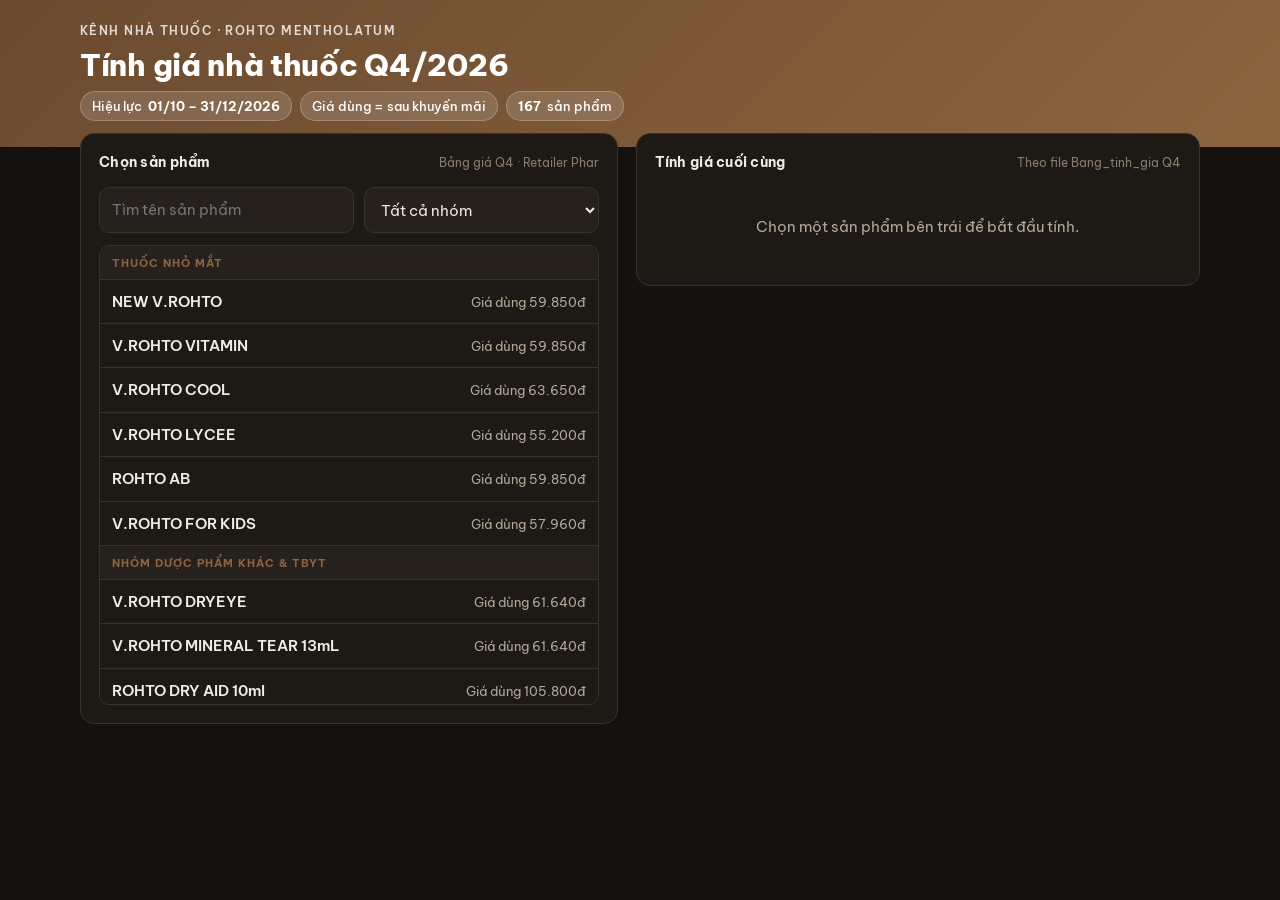
==== commit 075b58f7: "Đổi sang phong cách cà phê và kem" ====
--- a/tinh-gia/index.html
+++ b/tinh-gia/index.html
@@ -4,12 +4,12 @@
 <meta charset="utf-8">
 <meta name="viewport" content="width=device-width, initial-scale=1, viewport-fit=cover">
 <meta name="claude:viewport-fit-sides" content="cover">
-<title>Tính giá nhà thuốc · Tối 2 Ngọc lục bảo</title>
-<link rel="stylesheet" href="https://fonts.googleapis.com/css2?family=Manrope:wght@400;500;600;700;800&family=IBM+Plex+Mono:wght@500;600&display=swap">
+<title>Tính giá nhà thuốc · Cà phê và kem</title>
+<link rel="stylesheet" href="https://fonts.googleapis.com/css2?family=Be+Vietnam+Pro:wght@400;500;600;700;800&family=IBM+Plex+Mono:wght@500;600&display=swap">
 <style>
-/* Bảng màu toi-B-ngoc-luc-bao: nền tối */
-:root{ --bg:#0f1412; --surface:#171f1c; --surface-2:#1d2723; --fg:#e7efeb; --muted:#9bb1a8; --faint:#6b8078; --line:#2a3832; --brand:#1f6b55; --brand-2:#2b8a6d; --brand-soft:#17302a; --accent:#d9a35b; --accent-soft:#33271a; --ok:#5fd39a; --warn:#f2cc84; --warn-bg:#332a16; --shadow:none; --f-sans:"Manrope","Segoe UI",system-ui,sans-serif; --f-mono:"IBM Plex Mono",ui-monospace,SFMono-Regular,Consolas,monospace; --f-head:var(--f-sans); color-scheme:dark; }
-:root[data-theme="light"]{ --bg:#0f1412; --surface:#171f1c; --surface-2:#1d2723; --fg:#e7efeb; --muted:#9bb1a8; --faint:#6b8078; --line:#2a3832; --brand:#1f6b55; --brand-2:#2b8a6d; --brand-soft:#17302a; --accent:#d9a35b; --accent-soft:#33271a; --ok:#5fd39a; --warn:#f2cc84; --warn-bg:#332a16; --shadow:none; --f-sans:"Manrope","Segoe UI",system-ui,sans-serif; --f-mono:"IBM Plex Mono",ui-monospace,SFMono-Regular,Consolas,monospace; --f-head:var(--f-sans); color-scheme:dark; }
+/* Bảng màu: Cà phê và kem (Tối 4) */
+:root{ --bg:#14110e; --surface:#1d1915; --surface-2:#26211c; --fg:#f1ebe2; --muted:#b5a898; --faint:#8a7d6c; --line:#3a322a; --brand:#6b4a2f; --brand-2:#8c6540; --brand-soft:#2e2219; --accent:#e2b57a; --accent-soft:#3a2e1f; --ok:#8fcf9a; --warn:#f2cd8a; --warn-bg:#382c17; --shadow:none; --f-sans:"Be Vietnam Pro","Segoe UI",system-ui,-apple-system,Roboto,Arial,sans-serif; --f-mono:"IBM Plex Mono",ui-monospace,SFMono-Regular,Consolas,monospace; --f-head:"Be Vietnam Pro","Segoe UI",system-ui,-apple-system,Roboto,Arial,sans-serif; color-scheme:dark; }
+:root[data-theme="light"]{ --bg:#14110e; --surface:#1d1915; --surface-2:#26211c; --fg:#f1ebe2; --muted:#b5a898; --faint:#8a7d6c; --line:#3a322a; --brand:#6b4a2f; --brand-2:#8c6540; --brand-soft:#2e2219; --accent:#e2b57a; --accent-soft:#3a2e1f; --ok:#8fcf9a; --warn:#f2cd8a; --warn-bg:#382c17; --shadow:none; --f-sans:"Be Vietnam Pro","Segoe UI",system-ui,-apple-system,Roboto,Arial,sans-serif; --f-mono:"IBM Plex Mono",ui-monospace,SFMono-Regular,Consolas,monospace; --f-head:"Be Vietnam Pro","Segoe UI",system-ui,-apple-system,Roboto,Arial,sans-serif; color-scheme:dark; }
 *{box-sizing:border-box}
 html{-webkit-text-size-adjust:100%}
 body{margin:0;background:var(--bg);color:var(--fg);font:400 15px/1.55 var(--f-sans);
@@ -116,7 +116,7 @@
     <div class="list" id="list" role="listbox" aria-label="Danh sách sản phẩm"></div>
   </section>
 
-  <section class="panel calc-panel" aria-labelledby="h-calc">
+  <section class="panel calc-panel" id="calc-panel" aria-labelledby="h-calc">
     <div class="panel-h"><h2 id="h-calc">Tính giá cuối cùng</h2><span>Theo file Bang_tinh_gia Q4</span></div>
     <div id="empty" class="empty">Chọn một sản phẩm bên trái để bắt đầu tính.</div>
     <div id="calc" hidden>
@@ -224,6 +224,7 @@
 }
 function select(i){
   selected = i;
+  if (window.matchMedia('(max-width: 879px)').matches) { setTimeout(() => { const p = document.getElementById('calc-panel'); if (p) p.scrollIntoView({ behavior: 'smooth', block: 'start' }); }, 60); }
   applyCfg(i);
   $('empty').hidden = true; $('calc').hidden = false;
   document.querySelectorAll('.item').forEach(b => b.setAttribute('aria-selected', String(+b.dataset.i === i)));
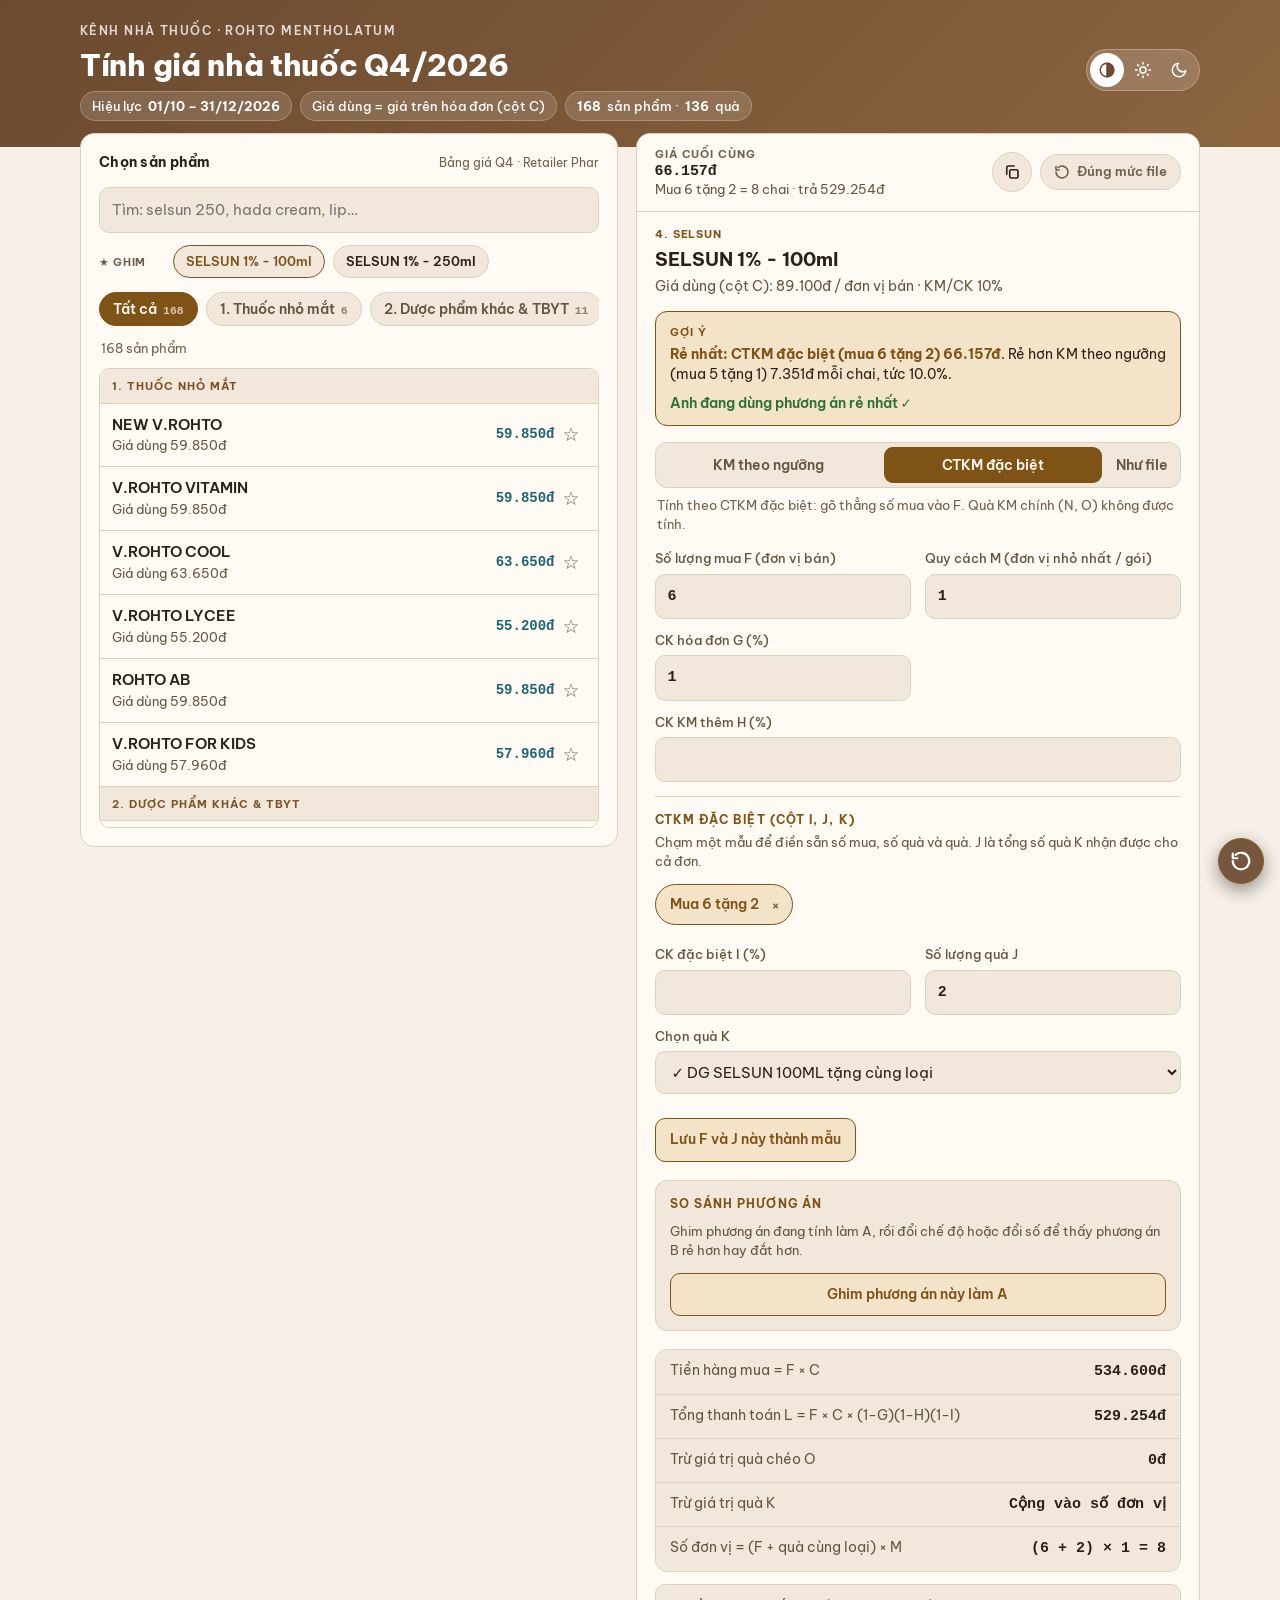
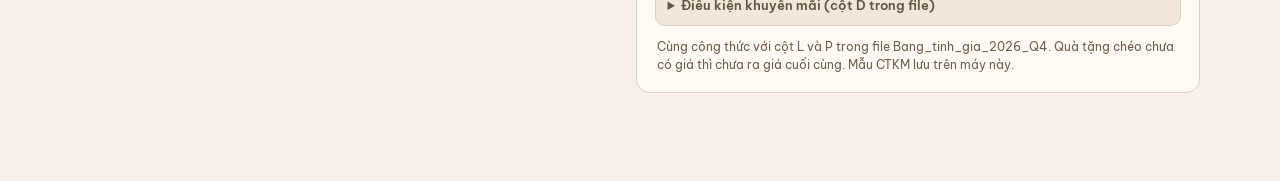
==== commit f96a253a: "Cập nhật trang tính giá: thêm tên nhãn vào tên sản phẩm" ====
--- a/tinh-gia/index.html
+++ b/tinh-gia/index.html
@@ -1,15 +1,10 @@
-<!doctype html>
-<html lang="vi">
-<head>
-<meta charset="utf-8">
-<meta name="viewport" content="width=device-width, initial-scale=1, viewport-fit=cover">
+<!doctype html><html lang="vi"><head><meta charset="utf-8"><meta name="viewport" content="width=device-width,initial-scale=1,viewport-fit=cover"><style>:root{color-scheme:light;box-sizing:border-box;padding-top:env(safe-area-inset-top,0px);padding-bottom:env(safe-area-inset-bottom,0px)}body{margin:0;padding:0;font:14px -apple-system,BlinkMacSystemFont,sans-serif;background:#fff;color:#000}img{max-width:100%}[hidden]:not([hidden=until-found i]){display:none!important}</style></head><body><title>Tính giá nhà thuốc Q4/2026</title>
 <meta name="claude:viewport-fit-sides" content="cover">
-<title>Tính giá nhà thuốc · Cà phê và kem</title>
 <link rel="stylesheet" href="https://fonts.googleapis.com/css2?family=Be+Vietnam+Pro:wght@400;500;600;700;800&family=IBM+Plex+Mono:wght@500;600&display=swap">
 <style>
+
 /* Bảng màu: Cà phê và kem (Tối 4) */
 :root{ --bg:#14110e; --surface:#1d1915; --surface-2:#26211c; --fg:#f1ebe2; --muted:#b5a898; --faint:#8a7d6c; --line:#3a322a; --brand:#6b4a2f; --brand-2:#8c6540; --brand-soft:#2e2219; --accent:#e2b57a; --accent-soft:#3a2e1f; --ok:#8fcf9a; --warn:#f2cd8a; --warn-bg:#382c17; --shadow:none; --f-sans:"Be Vietnam Pro","Segoe UI",system-ui,-apple-system,Roboto,Arial,sans-serif; --f-mono:"IBM Plex Mono",ui-monospace,SFMono-Regular,Consolas,monospace; --f-head:"Be Vietnam Pro","Segoe UI",system-ui,-apple-system,Roboto,Arial,sans-serif; color-scheme:dark; }
-:root[data-theme="light"]{ --bg:#14110e; --surface:#1d1915; --surface-2:#26211c; --fg:#f1ebe2; --muted:#b5a898; --faint:#8a7d6c; --line:#3a322a; --brand:#6b4a2f; --brand-2:#8c6540; --brand-soft:#2e2219; --accent:#e2b57a; --accent-soft:#3a2e1f; --ok:#8fcf9a; --warn:#f2cd8a; --warn-bg:#382c17; --shadow:none; --f-sans:"Be Vietnam Pro","Segoe UI",system-ui,-apple-system,Roboto,Arial,sans-serif; --f-mono:"IBM Plex Mono",ui-monospace,SFMono-Regular,Consolas,monospace; --f-head:"Be Vietnam Pro","Segoe UI",system-ui,-apple-system,Roboto,Arial,sans-serif; color-scheme:dark; }
 *{box-sizing:border-box}
 html{-webkit-text-size-adjust:100%}
 body{margin:0;background:var(--bg);color:var(--fg);font:400 15px/1.55 var(--f-sans);
@@ -53,7 +48,6 @@
 .item .n{font-weight:600;font-size:14.5px;line-height:1.35}
 .item .m{color:var(--muted);font-size:12.5px;margin-top:2px}
 .item .p{font-family:var(--f-mono);font-weight:600;font-size:14px;white-space:nowrap;color:var(--brand)}
-[data-theme="dark"] .item .p,:root:not([data-theme="light"]) .item .p{color:#7fd0dc}
 .empty{padding:28px 12px;color:var(--muted);text-align:center}
 
 /* Kết quả */
@@ -91,218 +85,815 @@
 .result .big, .result .big #r-p{font-size:clamp(26px,5vw,34px)!important;font-weight:700!important;color:#fff!important;letter-spacing:-.01em}
 /* Dòng mô tả sản phẩm: chữ thường, không dùng font số để khoảng cách đều */
 .sel-line{font-family:var(--f-sans);font-size:14px;font-weight:400;color:var(--muted);line-height:1.5}
+
+/* ===== Bổ sung cho bản làm việc kiểu app ===== */
+body{padding-bottom:88px}
+body::before{content:"";position:fixed;inset:0 0 auto;height:env(safe-area-inset-top,0px);z-index:10;background:var(--bg)}
+.sec{margin:6px 0 0;padding-top:14px;border-top:1px solid var(--line);font-size:12px;font-weight:700;letter-spacing:.09em;text-transform:uppercase;color:var(--accent)}
+.sec small{display:block;margin-top:3px;font-size:12.5px;font-weight:400;letter-spacing:0;text-transform:none;color:var(--muted)}
+.sub{margin-top:14px}
+.sub .fields{margin-top:12px}
+.promo{margin-top:12px;border:1px solid var(--line);border-radius:10px;background:var(--surface-2)}
+.promo summary{cursor:pointer;padding:10px 12px;font-size:13px;font-weight:600;color:var(--muted)}
+.promo pre{margin:0;padding:0 12px 12px;white-space:pre-wrap;font:400 13px/1.55 var(--f-sans);color:var(--fg)}
+.hint{grid-column:1/-1;margin:-4px 0 0;font-size:12.5px;color:var(--faint);line-height:1.5}
+select{text-overflow:ellipsis}
+.note.bad{background:var(--bad-bg);color:var(--bad)}
+
+/* Thanh giá cuối cùng ghim trên cùng */
+.calc-bar{position:sticky;top:env(safe-area-inset-top,0px);z-index:5;display:flex;align-items:center;justify-content:space-between;gap:12px;background:var(--surface);margin:-18px -18px 14px;padding:12px 18px;border-bottom:1px solid var(--line);border-radius:14px 14px 0 0}
+.bar-main{min-width:0;display:flex;flex-direction:column;gap:1px}
+.bar-k{font-size:11px;font-weight:700;letter-spacing:.09em;text-transform:uppercase;color:var(--faint)}
+.bar-p{font-family:var(--f-mono);font-size:clamp(26px,6vw,32px);font-weight:700;line-height:1.1;color:var(--accent);font-variant-numeric:tabular-nums;letter-spacing:-.01em}
+.bar-why{font-size:12.5px;line-height:1.4;color:var(--muted);text-wrap:balance}
+.bar-why.bad{color:var(--bad)}
+.reset{flex:none;display:inline-flex;align-items:center;gap:7px;font:inherit;font-weight:600;font-size:13px;line-height:1.2;border-radius:999px;padding:9px 13px;border:1px solid var(--line);background:var(--surface-2);color:var(--faint);cursor:default}
+.reset svg{flex:none}
+.reset:not(:disabled){background:var(--accent);border-color:var(--accent);color:var(--on-accent);cursor:pointer}
+.reset:not(:disabled):hover{filter:brightness(1.06)}
+.rcount{min-width:20px;height:20px;padding:0 6px;border-radius:999px;background:var(--on-accent);color:var(--accent);font:600 12px/20px var(--f-mono);text-align:center}
+@media (max-width:420px){.reset span#reset-t{display:none}.reset{padding:10px 12px}}
+
+/* Chế độ nhập */
+.seg{display:grid;grid-template-columns:1fr 1fr auto;gap:6px;margin-top:16px;padding:4px;background:var(--surface-2);border:1px solid var(--line);border-radius:12px}
+.seg button{font:inherit;font-weight:600;font-size:13.5px;line-height:1.2;padding:10px 8px;border:0;border-radius:9px;background:transparent;color:var(--muted);cursor:pointer;min-width:0}
+.seg button[aria-pressed="true"]{background:var(--accent);color:var(--on-accent)}
+.seg button:not([aria-pressed="true"]):hover{background:var(--line)}
+#mode-hint{margin:8px 2px 0;font-size:12.5px;color:var(--faint);line-height:1.5}
+
+/* Mẫu CTKM đặc biệt */
+.chips{display:flex;flex-wrap:wrap;gap:8px}
+.chipw{display:inline-flex;align-items:stretch;border:1px solid var(--line);border-radius:999px;background:var(--surface-2);overflow:hidden}
+.chipw.on{border-color:var(--accent);background:var(--accent-soft)}
+.pchip{font:inherit;font-weight:600;font-size:14px;padding:9px 6px 9px 14px;border:0;background:none;color:var(--fg);cursor:pointer}
+.chipw.on .pchip{color:var(--accent)}
+.px{font:inherit;font-size:16px;line-height:1;padding:0 12px 0 6px;border:0;background:none;color:var(--faint);cursor:pointer}
+.px:hover{color:var(--bad)}
+.hint2{margin:8px 0 0;font-size:12.5px;line-height:1.5;color:var(--faint)}
+.hint2.bad{color:var(--bad)}
+.hint2.ok{color:var(--ok)}
+
+/* So sánh phương án */
+.cmp{margin-top:18px;border:1px solid var(--line);border-radius:12px;background:var(--surface-2);padding:14px}
+.cmp-h{display:flex;align-items:center;justify-content:space-between;gap:10px}
+.cmp-h h3{margin:0;font-size:12px;font-weight:700;letter-spacing:.09em;text-transform:uppercase;color:var(--accent)}
+.linkbtn{font:inherit;font-size:13px;font-weight:600;background:none;border:0;color:var(--muted);cursor:pointer;text-decoration:underline;padding:4px}
+.cmp-row{display:grid;grid-template-columns:auto minmax(0,1fr) auto;gap:4px 12px;align-items:baseline;padding:10px 0;border-bottom:1px solid var(--line)}
+.cmp-row:last-of-type{border-bottom:0}
+.cmp-tag{font:700 12px/1 var(--f-mono);padding:5px 8px;border-radius:6px;background:var(--surface);color:var(--accent)}
+.cmp-d{min-width:0;font-size:13px;line-height:1.45;color:var(--muted)}
+.cmp-d b{display:block;color:var(--fg);font-weight:600}
+.cmp-p{font:700 16px/1.2 var(--f-mono);font-variant-numeric:tabular-nums;color:var(--fg);white-space:nowrap}
+.cmp-diff{margin-top:6px;font-size:13.5px;font-weight:600;line-height:1.5;color:var(--fg)}
+.cmp-diff.good{color:var(--ok)}
+.cmp-diff.bad{color:var(--warn)}
+#cmp-empty{margin:8px 0 0;font-size:13px;line-height:1.5;color:var(--muted)}
+.cmp .btn{margin-top:12px;width:100%}
+.cmp .btn:disabled{opacity:.5;cursor:default}
+
+/* Nút nổi: đưa cả trang về lúc vừa mở */
+.restart{position:fixed;z-index:20;right:max(16px,env(safe-area-inset-right,0px));bottom:calc(16px + env(safe-area-inset-bottom,0px));display:inline-flex;align-items:center;gap:8px;font:inherit;font-weight:700;font-size:14px;line-height:1;padding:13px 18px;border-radius:999px;border:1px solid var(--accent);background:var(--brand);color:#fff;cursor:pointer;box-shadow:0 6px 18px rgba(0,0,0,.45)}
+.restart:hover{background:var(--brand-2)}
+.restart svg{flex:none}
+/* Nút phụ đọc rõ trên nền tối */
+.btn{color:var(--accent);background:var(--accent-soft);border:1px solid var(--accent)}
+.btn:hover{background:var(--line)}
+@media (max-width:480px){
+  .formula-row{flex-direction:column;align-items:flex-start;gap:4px}
+  .formula-row .v{text-align:left}
+  .restart{font-size:13px;padding:11px 15px}
+}
+/* Chọn sản phẩm: chip nhóm, ghim, gần đây, thu gọn trên điện thoại */
+.chips-row{display:flex;gap:8px;overflow-x:auto;padding:2px 0 10px;scroll-snap-type:x proximity;-webkit-overflow-scrolling:touch}
+.gchip{flex:none;scroll-snap-align:start;font:inherit;font-weight:600;font-size:13.5px;line-height:1.2;padding:8px 13px;border-radius:999px;border:1px solid var(--line);background:var(--surface-2);color:var(--muted);cursor:pointer;white-space:nowrap}
+.gchip small{margin-left:6px;font:600 11.5px var(--f-mono);opacity:.7}
+.gchip[aria-pressed="true"]{background:var(--accent);border-color:var(--accent);color:var(--on-accent)}
+.resline{display:flex;justify-content:space-between;align-items:center;gap:8px;min-height:24px;margin:0 2px 8px;font-size:12.5px;color:var(--faint)}
+.quick{display:flex;flex-direction:column;gap:8px;margin:0 0 10px}
+.quick:empty{display:none}
+.qrow{display:flex;align-items:center;gap:10px;min-width:0}
+.qlab{flex:none;width:64px;font-size:11px;font-weight:700;letter-spacing:.06em;text-transform:uppercase;color:var(--faint)}
+.qchips{display:flex;gap:8px;overflow-x:auto;min-width:0;padding-bottom:2px}
+.qchip{flex:none;max-width:220px;overflow:hidden;text-overflow:ellipsis;white-space:nowrap;font:inherit;font-weight:600;font-size:13px;line-height:1.2;padding:8px 12px;border-radius:999px;border:1px solid var(--line);background:var(--surface-2);color:var(--fg);cursor:pointer}
+.qchip[aria-current="true"]{border-color:var(--accent);color:var(--accent)}
+.item .rgt{display:flex;align-items:center;gap:2px;flex:none}
+.star{flex:none;background:none;border:0;font:inherit;font-size:19px;line-height:1;padding:8px 6px;color:var(--faint);cursor:pointer}
+.star[aria-pressed="true"]{color:var(--accent)}
+.item.kb{outline:2px solid var(--accent);outline-offset:-2px}
+/* Nút nổi chỉ còn biểu tượng để không che nội dung */
+.restart{width:46px;height:46px;padding:0;justify-content:center;gap:0;border-radius:50%;opacity:.92}
+.restart svg{width:22px;height:22px}
+.chips-row,.qchips{scrollbar-width:none}
+.chips-row::-webkit-scrollbar,.qchips::-webkit-scrollbar{display:none}
+mark.hl{background:var(--accent-soft);color:var(--accent);border-radius:3px;padding:0 1px}
+.pickbar{display:flex;align-items:center;justify-content:space-between;gap:12px;margin-top:12px;padding:10px 12px;border:1px solid var(--accent);border-radius:12px;background:var(--accent-soft)}
+.pk-t{min-width:0;display:flex;flex-direction:column;gap:2px}
+.pk-k{font-size:11px;font-weight:700;letter-spacing:.09em;text-transform:uppercase;color:var(--faint)}
+#pk-name{overflow:hidden;text-overflow:ellipsis;white-space:nowrap;font-size:15px}
+.pickbar .btn{margin-top:0;flex:none}
+#list-panel.collapsed #pick-body{display:none}
+input.chg,select.chg{border-color:var(--accent);box-shadow:0 0 0 2px var(--accent-soft)}
+label.chg-l>.lbl{color:var(--accent)}
+
+/* ===== Màu: tối là mặc định, sáng theo điện thoại hoặc theo lựa chọn của người xem ===== */
+:root{--price:#7fd0dc;--label:#c9a06d;--on-accent:#2a1d0e;--bad:#f3b4a8;--bad-bg:#3b1f1b;--faint:#9a8d7b}
+@media (prefers-color-scheme: light){
+  :root:not([data-theme="dark"]){
+    --bg:#f6f0e8;--surface:#fffaf3;--surface-2:#f1e8db;--fg:#2b211a;--muted:#65543f;--faint:#6f5f4c;--line:#ddd0bf;
+    --brand:#6b4a2f;--brand-2:#8c6540;--brand-soft:#f0e2d0;--accent:#7f5216;--accent-soft:#f3e3c8;--ok:#2a6e38;--warn:#7a4f00;--warn-bg:#fbefd0;
+    --price:#1f6670;--label:#7a5226;--on-accent:#fffaf3;--bad:#9a2f1f;--bad-bg:#fbe3dd;color-scheme:light}
+}
+:root[data-theme="light"]{
+  --bg:#f6f0e8;--surface:#fffaf3;--surface-2:#f1e8db;--fg:#2b211a;--muted:#65543f;--faint:#6f5f4c;--line:#ddd0bf;
+  --brand:#6b4a2f;--brand-2:#8c6540;--brand-soft:#f0e2d0;--accent:#7f5216;--accent-soft:#f3e3c8;--ok:#2a6e38;--warn:#7a4f00;--warn-bg:#fbefd0;
+  --price:#1f6670;--label:#7a5226;--on-accent:#fffaf3;--bad:#9a2f1f;--bad-bg:#fbe3dd;color-scheme:light}
+.item .p{color:var(--price)}
+.grp{color:var(--label)}
+
+/* Nút chọn chế độ màu ở đầu trang */
+.mh-row{display:flex;align-items:flex-start;justify-content:space-between;gap:12px}
+.mh-row h1{min-width:0}
+.theme-seg{flex:none;display:inline-flex;gap:2px;padding:3px;margin-top:2px;border-radius:999px;background:rgba(255,255,255,.16);border:1px solid rgba(255,255,255,.28)}
+.theme-seg button{width:34px;height:34px;display:inline-flex;align-items:center;justify-content:center;border:0;border-radius:999px;background:none;color:#fff;cursor:pointer}
+.theme-seg button svg{width:18px;height:18px}
+.theme-seg button[aria-pressed="true"]{background:#fff;color:var(--brand)}
+.theme-seg button:not([aria-pressed="true"]):hover{background:rgba(255,255,255,.2)}
+
+/* Lời nhắc, gợi ý rẻ nhất, sao chép */
+.note.tip{background:var(--accent-soft);color:var(--accent)}
+#info:empty{display:none}
+.best{margin-top:14px;padding:12px 14px;border:1px solid var(--accent);border-radius:12px;background:var(--accent-soft);color:var(--fg);font-size:13.5px;line-height:1.5}
+.best-k{font-size:11px;font-weight:700;letter-spacing:.09em;text-transform:uppercase;color:var(--accent);margin-bottom:4px}
+.best b{color:var(--accent)}
+.best .btn{margin-top:10px;width:100%}
+.best-ok{margin-top:8px;font-weight:600;color:var(--ok)}
+.bar-btns{flex:none;display:flex;align-items:center;gap:8px}
+.iconbtn{flex:none;display:inline-flex;align-items:center;justify-content:center;width:40px;height:40px;border-radius:999px;border:1px solid var(--line);background:var(--surface-2);color:var(--fg);cursor:pointer}
+.iconbtn:disabled{color:var(--faint);cursor:default}
+.iconbtn:not(:disabled):hover{border-color:var(--accent);color:var(--accent)}
+.toast{position:fixed;z-index:30;left:50%;transform:translateX(-50%);bottom:calc(76px + env(safe-area-inset-bottom,0px));max-width:calc(100vw - 32px);padding:10px 16px;border-radius:999px;border:1px solid var(--accent);background:var(--surface-2);color:var(--fg);font-size:13.5px;font-weight:600;box-shadow:0 6px 18px rgba(0,0,0,.35)}
+.copywrap{margin-top:12px;padding:12px;border:1px solid var(--line);border-radius:12px;background:var(--surface-2)}
+.copywrap p{margin:0 0 8px;font-size:13px;color:var(--muted);line-height:1.5}
+.copywrap textarea{width:100%;font:inherit;font-size:14px;color:var(--fg);background:var(--surface);border:1px solid var(--line);border-radius:10px;padding:10px;resize:none}
 </style>
-</head>
-<body>
+
 <header class="masthead">
   <div class="masthead-in">
     <p class="eyebrow">Kênh nhà thuốc · Rohto Mentholatum</p>
-    <h1>Tính giá nhà thuốc Q4/2026</h1>
+    <div class="mh-row">
+      <h1>Tính giá nhà thuốc Q4/2026</h1>
+      <div class="theme-seg" id="theme-seg" role="group" aria-label="Chế độ màu">
+        <button type="button" data-t="auto" aria-pressed="true" title="Tự động theo thiết bị" aria-label="Màu tự động theo thiết bị"><svg viewBox="0 0 24 24" fill="none" stroke="currentColor" stroke-width="2" stroke-linecap="round" stroke-linejoin="round" aria-hidden="true"><circle cx="12" cy="12" r="9"/><path d="M12 3a9 9 0 0 1 0 18z" fill="currentColor"/></svg></button>
+        <button type="button" data-t="light" aria-pressed="false" title="Sáng" aria-label="Chế độ sáng"><svg viewBox="0 0 24 24" fill="none" stroke="currentColor" stroke-width="2" stroke-linecap="round" stroke-linejoin="round" aria-hidden="true"><circle cx="12" cy="12" r="4"/><path d="M12 2v2M12 20v2M4.9 4.9l1.4 1.4M17.7 17.7l1.4 1.4M2 12h2M20 12h2M4.9 19.1l1.4-1.4M17.7 6.3l1.4-1.4"/></svg></button>
+        <button type="button" data-t="dark" aria-pressed="false" title="Tối" aria-label="Chế độ tối"><svg viewBox="0 0 24 24" fill="none" stroke="currentColor" stroke-width="2" stroke-linecap="round" stroke-linejoin="round" aria-hidden="true"><path d="M21 12.8A9 9 0 1 1 11.2 3a7 7 0 0 0 9.8 9.8z"/></svg></button>
+      </div>
+    </div>
     <div class="meta">
       <span class="chip">Hiệu lực <b>01/10 – 31/12/2026</b></span>
-      <span class="chip">Giá dùng = sau khuyến mãi</span>
-      <span class="chip"><b>167</b> sản phẩm</span>
+      <span class="chip">Giá dùng = giá trên hóa đơn (cột C)</span>
+      <span class="chip"><b id="cnt">0</b> sản phẩm · <b id="gcnt">0</b> quà</span>
     </div>
   </div>
 </header>
 
 <div class="wrap">
-  <section class="panel" aria-labelledby="h-list">
+  <section class="panel" id="list-panel" aria-labelledby="h-list">
     <div class="panel-h"><h2 id="h-list">Chọn sản phẩm</h2><span>Bảng giá Q4 · Retailer Phar</span></div>
-    <div class="search">
-      <input type="search" id="q" name="tim-san-pham-gia-nha-thuoc" autocomplete="off" autocorrect="off" autocapitalize="off" spellcheck="false" placeholder="Tìm tên sản phẩm" aria-label="Tìm tên sản phẩm">
-      <select id="grp" aria-label="Lọc theo nhóm"><option value="">Tất cả nhóm</option></select>
+    <div class="pickbar" id="pickbar" hidden>
+      <div class="pk-t"><span class="pk-k">Đang tính</span><b id="pk-name"></b></div>
+      <button type="button" id="pk-change" class="btn">Đổi</button>
     </div>
-    <div class="list" id="list" role="listbox" aria-label="Danh sách sản phẩm"></div>
+    <div id="pick-body">
+      <div class="search">
+        <input type="search" id="q" name="tim-san-pham-gia-nha-thuoc" autocomplete="off" autocorrect="off" autocapitalize="off" spellcheck="false" enterkeyhint="search" placeholder="Tìm: selsun 250, hada cream, lip…" aria-label="Tìm tên sản phẩm">
+      </div>
+      <div class="quick" id="quick"></div>
+      <div class="chips-row" id="gchips" role="group" aria-label="Lọc theo nhóm"></div>
+      <div class="resline"><span id="resline"></span><button type="button" id="clearf" class="linkbtn" hidden>Xóa lọc</button></div>
+      <div class="list" id="list" role="listbox" aria-label="Danh sách sản phẩm"></div>
+    </div>
   </section>
 
-  <section class="panel calc-panel" id="calc-panel" aria-labelledby="h-calc">
-    <div class="panel-h"><h2 id="h-calc">Tính giá cuối cùng</h2><span>Theo file Bang_tinh_gia Q4</span></div>
+  <section class="panel calc-panel" id="calc-panel" aria-label="Tính giá cuối cùng">
+    <div class="calc-bar">
+      <div class="bar-main" aria-live="polite">
+        <span class="bar-k">Giá cuối cùng</span>
+        <span class="bar-p" id="r-p">—</span>
+        <span class="bar-why" id="why">Chọn một sản phẩm để tính.</span>
+      </div>
+      <div class="bar-btns">
+      <button type="button" id="copy" class="iconbtn" disabled title="Sao chép kết quả" aria-label="Sao chép kết quả để gửi Zalo">
+        <svg width="18" height="18" viewBox="0 0 24 24" fill="none" stroke="currentColor" stroke-width="2.2" stroke-linecap="round" stroke-linejoin="round" aria-hidden="true"><rect x="9" y="9" width="11" height="11" rx="2"/><path d="M5 15V6a2 2 0 0 1 2-2h8"/></svg>
+      </button>
+      <button type="button" id="reset" class="reset" disabled>
+        <svg width="16" height="16" viewBox="0 0 24 24" fill="none" stroke="currentColor" stroke-width="2.4" stroke-linecap="round" stroke-linejoin="round" aria-hidden="true"><path d="M3 12a9 9 0 1 0 3-6.7"/><path d="M3 4v5h5"/></svg>
+        <span id="reset-t" aria-live="polite">Đúng mức file</span>
+        <span id="rcount" class="rcount" hidden></span>
+      </button>
+      </div>
+    </div>
+
     <div id="empty" class="empty">Chọn một sản phẩm bên trái để bắt đầu tính.</div>
     <div id="calc" hidden>
       <div class="sel-group" id="sel-group"></div>
       <div class="sel-name" id="sel-name"></div>
       <div class="sel-line" id="sel-price-line"></div>
+      <div class="best" id="best" hidden>
+        <div class="best-k">Gợi ý</div>
+        <div id="best-t"></div>
+        <button type="button" id="best-apply" class="btn" hidden>Dùng phương án này</button>
+        <div id="best-ok" class="best-ok" hidden>Anh đang dùng phương án rẻ nhất ✓</div>
+      </div>
+
+      <div class="seg" id="seg" role="group" aria-label="Chế độ nhập">
+        <button type="button" data-m="thr" aria-pressed="false">KM theo ngưỡng</button>
+        <button type="button" data-m="special" aria-pressed="false">CTKM đặc biệt</button>
+        <button type="button" data-m="file" aria-pressed="false">Như file</button>
+      </div>
+      <p id="mode-hint"></p>
 
       <div class="fields">
-        <label><span class="lbl">Số lượng mua (đơn vị bán)</span>
-          <input type="number" id="f" min="1" step="1" value="1"></label>
-        <label><span class="lbl">Ngưỡng đơn hàng (đ), tùy chọn</span>
-          <input type="text" inputmode="numeric" id="e" placeholder="ví dụ 585.000"></label>
+        <label><span class="lbl">Số lượng mua F (đơn vị bán)</span>
+          <input type="number" id="f" min="0" step="1" inputmode="numeric"></label>
+        <label id="eWrap"><span class="lbl">Ngưỡng đơn hàng E (đ), tùy chọn</span>
+          <input type="text" inputmode="numeric" id="e" placeholder="gõ ngưỡng thì F tự tính"></label>
         <label><span class="lbl">Quy cách M (đơn vị nhỏ nhất / gói)</span>
-          <input type="number" id="m" min="1" step="1" value="1"></label>
-        <label><span class="lbl">CK hóa đơn G (%), cố định 1% tổng đơn hàng</span>
-          <input type="number" id="g" value="1" readonly></label>
-        <label><span class="lbl">CK KM thêm H (%)</span>
-          <input type="number" id="h" min="0" max="100" step="0.5" value="0"></label>
-        <label><span class="lbl">CK thêm I (%)</span>
-          <input type="number" id="i" min="0" max="100" step="0.5" value="0"></label>
-        <label class="span2"><span class="lbl">Tiền đơn hàng (đ) sau CK 1% = số lượng × giá dùng × 0,99, tự cập nhật</span><input id="amt" readonly></label>
-        <div class="span2"><button type="button" id="fill" class="btn">Về mức gốc</button></div>
-      </div>
-
-      <div class="fields" style="margin-top:14px">
-        <label><span class="lbl">Quà</span>
-          <select id="gift">
-            <option value="none">Không có quà</option>
-            <option value="g0">✓ ACNES CREAMY WASH 100G tặng cùng loại</option><option value="g1">⇄ ACNES CREAMY WASH 100G (giá tặng chéo)</option><option value="g2">✓ GIẤY THẤM DẦU ACNES 100 TỜ tặng cùng loại</option><option value="g3">⇄ GIẤY THẤM DẦU ACNES 100 TỜ (giá tặng chéo)</option><option value="g4">✓ ACNES SEALING GEL tặng cùng loại</option><option value="g5">⇄ ACNES SEALING GEL (giá tặng chéo)</option><option value="g6">✓ ACNES SCAR CARE tặng cùng loại</option><option value="g7">⇄ ACNES SCAR CARE (giá tặng chéo)</option><option value="g8">✓ ACNES CLEAR PATCH 24PCS tặng cùng loại</option><option value="g9">⇄ ACNES CLEAR PATCH 24PCS (giá tặng chéo)</option><option value="g10">✓ ACNES OIL REMOVER FILM 50PCS tặng cùng loại</option><option value="g11">⇄ ACNES OIL REMOVER FILM 50PCS (giá tặng chéo)</option><option value="g12">✓ ACNES OIL REMOVER PAPER 100PCS tặng cùng loại</option><option value="g13">⇄ ACNES OIL REMOVER PAPER 100PCS (giá tặng chéo)</option><option value="g14">✓ HADA LABO ADVANCE NOURISH CLEANSER 80G tặng cùng loại</option><option value="g15">⇄ HADA LABO ADVANCE NOURISH CLEANSER 80G (giá tặng chéo)</option><option value="g16">✓ HADA LABO PERFECT WHITE CLEANSER 80G tặng cùng loại</option><option value="g17">⇄ HADA LABO PERFECT WHITE CLEANSER 80G (giá tặng chéo)</option><option value="g18">✓ HADA LABO PERFECT WHITE CREAM 50G tặng cùng loại</option><option value="g19">⇄ HADA LABO PERFECT WHITE CREAM 50G (giá tặng chéo)</option><option value="g20">✓ HADA LABO ADVANCE NOURISH CREAM 50G tặng cùng loại</option><option value="g21">⇄ HADA LABO ADVANCE NOURISH CREAM 50G (giá tặng chéo)</option><option value="g22">✓ HADA LABO MICELLAR BẤT KỲ tặng cùng loại</option><option value="g23">⇄ HADA LABO MICELLAR BẤT KỲ (giá tặng chéo)</option><option value="g24">✓ LIPICE KHÔNG MÀU tặng cùng loại</option><option value="g25">⇄ LIPICE KHÔNG MÀU (giá tặng chéo)</option><option value="g26">✓ LIPICE SHEER COLOR THƯỜNG tặng cùng loại</option><option value="g27">⇄ LIPICE SHEER COLOR THƯỜNG (giá tặng chéo)</option><option value="g28">✓ NOSE WASH SPRAY 35ML tặng cùng loại</option><option value="g29">⇄ NOSE WASH SPRAY 35ML (giá tặng chéo)</option><option value="g30">✓ OXY DEEP WASH 100G tặng cùng loại</option><option value="g31">⇄ OXY DEEP WASH 100G (giá tặng chéo)</option><option value="g32">✓ OXY PERFECT WASH 100G tặng cùng loại</option><option value="g33">⇄ OXY PERFECT WASH 100G (giá tặng chéo)</option><option value="g34">✓ REFRE MIST tặng cùng loại</option><option value="g35">⇄ REFRE MIST (giá tặng chéo)</option><option value="g36">✓ ROLL-ON WHITENING tặng cùng loại</option><option value="g37">⇄ ROLL-ON WHITENING (giá tặng chéo)</option><option value="g38">✓ REMOS BABY SPRAY 70ML tặng cùng loại</option><option value="g39">⇄ REMOS BABY SPRAY 70ML (giá tặng chéo)</option><option value="g40">✓ REMOS IB tặng cùng loại</option><option value="g41">⇄ REMOS IB (giá tặng chéo)</option><option value="g42">✓ REMOS IR 150ML tặng cùng loại</option><option value="g43">⇄ REMOS IR 150ML (giá tặng chéo)</option><option value="g44">✓ REMOS IR 70ML tặng cùng loại</option><option value="g45">⇄ REMOS IR 70ML (giá tặng chéo)</option><option value="g46">✓ REMOS IR CREAM NGƯỜI LỚN 70G tặng cùng loại</option><option value="g47">⇄ REMOS IR CREAM NGƯỜI LỚN 70G (giá tặng chéo)</option><option value="g48">✓ DG SELSUN 100ML tặng cùng loại</option><option value="g49">⇄ DG SELSUN 100ML (giá tặng chéo)</option><option value="g50">✓ SELSUN SHAMPOO 50ML / DG SELSUN 50ML tặng cùng loại</option><option value="g51">⇄ SELSUN SHAMPOO 50ML / DG SELSUN 50ML (giá tặng chéo)</option><option value="g52">✓ DẦU XẢ SELSUN tặng cùng loại</option><option value="g53">⇄ DẦU XẢ SELSUN (giá tặng chéo)</option><option value="g54">✓ 18 GÓI DG SELSUN 5ML tặng cùng loại</option><option value="g55">⇄ 18 GÓI DG SELSUN 5ML (giá tặng chéo)</option><option value="g56">✓ SKIN AQUA CLEAR WHITE 25G tặng cùng loại</option><option value="g57">⇄ SKIN AQUA CLEAR WHITE 25G (giá tặng chéo)</option><option value="g58">✓ SUPER BLOCK 30G tặng cùng loại</option><option value="g59">⇄ SUPER BLOCK 30G (giá tặng chéo)</option><option value="g60">✓ TONE UP tặng cùng loại</option><option value="g61">⇄ TONE UP (giá tặng chéo)</option><option value="g62">✓ NEW V.ROHTO tặng cùng loại</option><option value="g63">⇄ NEW V.ROHTO (giá tặng chéo)</option><option value="g64">✓ V.ROHTO DRYEYE tặng cùng loại</option><option value="g65">⇄ V.ROHTO DRYEYE (giá tặng chéo)</option><option value="g66">✓ V.ROHTO VITAMIN tặng cùng loại</option><option value="g67">⇄ V.ROHTO VITAMIN (giá tặng chéo)</option><option value="g68">✓ DEEP HEAT tặng cùng loại</option><option value="g69">✓ EXTRA DEEP HEAT tặng cùng loại</option><option value="g70">✓ REMOS ANTI-ITCH tặng cùng loại</option><option value="g71">✓ ACNES MEDICAL CREAM tặng cùng loại</option><option value="g72">✓ OXY 5 tặng cùng loại</option><option value="g73">✓ OXY 10 tặng cùng loại</option><option value="g74">Không có quà tặng (chỉ CK%)</option><option value="g75">✓ SELSUN 1% - 100ML tặng cùng loại</option><option value="g76">✓ SELSUN 1% - 50ML tặng cùng loại</option><option value="g77">✓ SELSUN CONDITIONER 100ML (DẦU XẢ SELSUN) tặng cùng loại</option><option value="g78">✓ THANH TREO SELSUN 30 GÓI GÓI 1% - 5ML tặng cùng loại</option><option value="g79">✓ HỘP SELSUN 60 GÓI 1% - 5ML tặng cùng loại</option><option value="g80">✓ HỘP SELSUN 6 GÓI 1% - 5ML tặng cùng loại</option><option value="g81">✓ REMOS IR BABY CREAM 70G (HƯƠNG KHUYNH DIỆP) tặng cùng loại</option><option value="g82">✓ REMOS IR BABY SPRAY 70ML (HƯƠNG KHUYNH DIỆP) tặng cùng loại</option><option value="g83">✓ REMOS IR BABY SPRAY 150ML (HƯƠNG KHUYNH DIỆP) tặng cùng loại</option><option value="g84">✓ REMOS IR CREAM 70G (LAVENDER, CAM, SẢ CHANH) tặng cùng loại</option><option value="g85">✓ BỘ SP VỆ SINH MŨI 160ML (GỒM 2 SP: BÌNH VỆ SINH MŨI EASY SHOWER + DUNG DỊCH VỆ SINH MŨI CHUYÊN BIỆT 160ML) tặng cùng loại</option><option value="g86">✓ DUNG DỊCH VỆ SINH MŨI CHUYÊN BIỆT 400ML tặng cùng loại</option><option value="g87">✓ CHAI XỊT HỖ TRỢ ĐIỀU TRỊ VIÊM XOANG - ROHTO NOSE WASH SPRAY 35ML tặng cùng loại</option><option value="g88">✓ GEL TRỊ SẸO CHUYÊN BIỆT SCAR Z tặng cùng loại</option><option value="g89">✓ PERFECT WHITE CREAM 50G (KEM TRẮNG HOÀN HẢO 50G) tặng cùng loại</option><option value="g90">✓ PREMIUM WHITENING SERUM MASK 1PC (MẶT NẠ DƯỠNG TRẮNG HOÀN HẢO 1 MIẾNG) tặng cùng loại</option><option value="g91">✓ PERFECT WHITE LOTION 170ML (DUNG DỊCH DƯỠNG TRẮNG 170ML) tặng cùng loại</option><option value="g92">✓ PERFECT WHITE GEL CREAM 50G (GEL DƯỠNG TRẮNG 50G) tặng cùng loại</option><option value="g93">✓ PERFECT WHITE SERUM 30ML (SERUM DƯỠNG TRẮNG, MỜ THÂM 30ML) tặng cùng loại</option><option value="g94">✓ ADVANCED NOURISH LOTION 100ML/170ML (DƯỠNG TỐI ƯU DẠNG DUNG DỊCH 100ML, 170ML) tặng cùng loại</option><option value="g95">✓ ADVANCED NOURISH CREAM 50G (KEM DƯỠNG TỐI ƯU 50G) tặng cùng loại</option><option value="g96">✓ ADVANCED NOURISH SERUM 30ML (SERUM DƯỠNG ẨM TỐI ƯU 30ML) tặng cùng loại</option><option value="g97">✓ PREMIUM HYDRATING SERUM MASK 1PC (MẶT NẠ DƯỠNG ẨM TOÀN DIỆN 1 MIẾNG) tặng cùng loại</option><option value="g98">✓ PRO AGING RETINOL B3 LOTION 170ML (DUNG DỊCH PRO AGING RETINOL B3 170ML) tặng cùng loại</option><option value="g99">✓ PRO AGING RETINOL B3 CREAM 50G (KEM DƯỠNG PRO AGING RETINOL B3 50G) tặng cùng loại</option><option value="g100">✓ PRO AGING RETINOL B3 SERUM 30ML (TINH CHẤT PRO AGING RETINOL B3 30ML) tặng cùng loại</option><option value="g101">✓ HADA LABO PREMIUM REJUVENATION SERUM MASK 23G (MẶT NẠ TINH CHẤT LÀM SĂN CHẮC VÀ CẢI THIÊN DẤU HIỆU LÃO HÓA) tặng cùng loại</option><option value="g102">✓ ACNE CARE CALMING LOTION 170ML (DUNG DỊCH DƯỠNG ẨM CHO DA MỤN 170ML) tặng cùng loại</option><option value="g103">✓ ACNE CARE CALMING GEL CREAM 50G (GEL DƯỠNG ẨM CHO DA MỤN) tặng cùng loại</option><option value="g104">✓ ACNE CARE CALMING SERUM 30ML (TINH CHẤT DƯỠNG ẨM CHO DA MỤN) tặng cùng loại</option><option value="g105">✓ HADA LABO PREMIUM PORE CARE SERUM MASK 23G (MẶT NẠ TINH CHẤT LÀM DỊU VÀ CẢI THIỆN DA MỤN, NHẠY CẢM) tặng cùng loại</option><option value="g106">✓ ADVANCED NOURISH CLEANSING OIL 200ML (DẦU TẨY TRANG SẠCH SÂU VÀ DƯỠNG ẨM) tặng cùng loại</option><option value="g107">✓ ACNE CARE CALMING CLEANSER 80G (KEM RỬA MẶT DÀNH CHO DA MỤN 80G) tặng cùng loại</option><option value="g108">✓ PERFECT WHITE CLEANSER 80G (KEM RỬA MẶT DƯỠNG TRẮNG 80G) tặng cùng loại</option><option value="g109">✓ ADVANCED NOURISH CLEANSER 80G (KEM RỬA MẶT DƯỠNG TỐI ƯU) tặng cùng loại</option><option value="g110">✓ PRO AGING RETINOL B3 CLEANSER 80G (KEM RỬA MẶT PRO AGING RETINOL B3) tặng cùng loại</option><option value="g111">✓ HADA LABO ADVANCE NOURISH FOR SENSITIVE SKIN CLEANSER 80G (GEL RỬA MẶT DƯỠNG ẨM CHO DA NHẠY CẢM) tặng cùng loại</option><option value="g112">✓ HADA LABO PREMIUM CLEANSER HYDRATING 100G (SỮA RỬA MẶT DƯỠNG ẨM CAO CẤP) tặng cùng loại</option><option value="g113">✓ HADA LABO PREMIUM CLEANSER RADIANCE 100G (SỮA RỬA MẶT DƯỠNG TRẮNG CAO CẤP) tặng cùng loại</option><option value="g114">✓ HADA LABO PREMIUM CLEANSER AGING CARE 100G (SỮA RỬA MẶT CHĂM SÓC DA LÃO HÓA ) tặng cùng loại</option><option value="g115">✓ MICELLAR WATER WHITENING 240ML (NƯỚC TẨY TRANG SẠCH SÂU, DƯỠNG TRẮNG) tặng cùng loại</option><option value="g116">✓ MICELLAR WATER HYDRATING 240ML (NƯỚC TẨY TRANG SẠCH SÂU, DƯỠNG ẨM) tặng cùng loại</option><option value="g117">✓ MICELLAR WATER ACNE CARE 240ML (NƯỚC TẨY TRANG CHO DA MỤN) tặng cùng loại</option><option value="g118">✓ FOAMING WASH tặng cùng loại</option><option value="g119">✓ CREAMY WASH 100G tặng cùng loại</option><option value="g120">✓ CREAMY WASH 50G tặng cùng loại</option><option value="g121">✓ VITAMIN CLEANSER 100G tặng cùng loại</option><option value="g122">✓ VITAMIN CLEANSER 50G tặng cùng loại</option><option value="g123">✓ WHITENING +100G tặng cùng loại</option><option value="g124">✓ OIL CONTROL CLEANSER 100G tặng cùng loại</option><option value="g125">✓ OIL CONTROL CLEANSER 50G tặng cùng loại</option><option value="g126">✓ ACNES GENTLE WASH 100G tặng cùng loại</option><option value="g127">✓ ANTI-BLACK HEAD CLEANSER &amp; MASK tặng cùng loại</option><option value="g128">✓ ACNES MICELLAR WATER 200ML tặng cùng loại</option><option value="g129">✓ WASHING BAR tặng cùng loại</option><option value="g130">✓ FACIAL WASH 100G (GEL RỬA MẶT NGĂN NGỪA MỤN) tặng cùng loại</option><option value="g131">✓ SEALING JELL 18G tặng cùng loại</option><option value="g132">✓ BLEMISH CONTROL MASK tặng cùng loại</option><option value="g133">✓ SCAR CARE tặng cùng loại</option><option value="g134">✓ ACNES BLEMISH CLEAR CREAM 10G tặng cùng loại</option><option value="g135">✓ ACNES CLEAR PATCH 24 PCS tặng cùng loại</option><option value="g136">✓ LIPICE (NEW) tặng cùng loại</option><option value="g137">✓ LIP PURE tặng cùng loại</option><option value="g138">✓ LIP PURE COLOR tặng cùng loại</option><option value="g139">✓ MELTY CREAM LIP tặng cùng loại</option><option value="g140">✓ MEDI LIP DUO tặng cùng loại</option><option value="g141">✓ MEDI LIP STICK tặng cùng loại</option><option value="g142">✓ MEDI LIP BALM tặng cùng loại</option><option value="g143">✓ SHEER COLOR tặng cùng loại</option><option value="g144">✓ SHEER COLOR Q tặng cùng loại</option><option value="g145">✓ SHEER COLOR FRUIT JUICE tặng cùng loại</option><option value="g146">✓ LOL SILKY MATTE tặng cùng loại</option><option value="g147">✓ LOL WATER COLOR tặng cùng loại</option><option value="g148">✓ LOL GLOWY SATIN tặng cùng loại</option><option value="g149">✓ PERFECT WASH 100G tặng cùng loại</option><option value="g150">✓ DEEP WASH SCRUB 100G tặng cùng loại</option><option value="g151">✓ SUPER BLOCK SPF81 - 30G tặng cùng loại</option><option value="g152">✓ SKIN AQUA TONE UP MILK/ ESSENCE - 50G tặng cùng loại</option><option value="g153">✓ REFRE WHITENING (MIST / ROLL) tặng cùng loại</option><option value="g154">✓ REFRE NATURAL (MIST / ROLL) tặng cùng loại</option>
-          </select></label>
-        <label><span class="lbl">Số lượng quà N</span>
-          <input type="number" id="n" min="0" step="1" value="1"></label>
-        <label id="crossWrap" class="span2" hidden><span class="lbl">Giá quà tặng chéo (đ / đơn vị), để trống nếu chưa có</span>
-          <input type="text" inputmode="numeric" id="pq" placeholder="chưa có giá thì để trống"></label>
-      </div>
-
-      <label style="display:flex;gap:8px;align-items:center;margin-top:12px;font-size:13.5px;color:var(--muted)"><input type="checkbox" id="autoN" checked style="width:auto"> Tự tính số quà theo ngưỡng (mỗi ngưỡng tặng 1 quà)</label>
+          <input type="number" id="m" min="1" step="1" inputmode="numeric"></label>
+        <label><span class="lbl">CK hóa đơn G (%)</span>
+          <input type="number" id="g" step="0.5" readonly></label>
+        <label class="span2"><span class="lbl">CK KM thêm H (%)</span>
+          <input type="number" id="h" min="0" max="100" step="0.5" inputmode="decimal"></label>
+      </div>
+
+      <div class="sub" id="secSp">
+        <div class="sec">CTKM đặc biệt (cột I, J, K)<small>Chạm một mẫu để điền sẵn số mua, số quà và quà. J là tổng số quà K nhận được cho cả đơn.</small></div>
+        <div class="fields">
+          <div class="span2"><div class="chips" id="presets"></div><p class="hint2" id="preset-hint"></p></div>
+          <label><span class="lbl">CK đặc biệt I (%)</span>
+            <input type="number" id="i" min="0" max="100" step="0.5" inputmode="decimal"></label>
+          <label><span class="lbl">Số lượng quà J</span>
+            <input type="number" id="j" min="0" step="1" inputmode="numeric"></label>
+          <label class="span2"><span class="lbl">Chọn quà K</span>
+            <select id="k"></select></label>
+          <label class="span2" id="pkWrap" hidden><span class="lbl">Giá quà K (đ / đơn vị), để trống nếu chưa có</span>
+            <input type="text" inputmode="numeric" id="pk" placeholder="chưa có giá thì để trống"></label>
+          <div class="span2"><button type="button" id="savepreset" class="btn">Lưu F và J này thành mẫu</button></div>
+        </div>
+      </div>
+
+      <div class="sub" id="secMain">
+        <div class="sec">Quà theo KM chính (cột N, O)<small>Dùng khi tính theo ngưỡng đơn hàng.</small></div>
+        <div class="fields">
+          <label><span class="lbl">Số lượng quà N</span>
+            <input type="number" id="n" min="0" step="1" inputmode="numeric"></label>
+          <div class="span2"><label style="display:block"><span class="lbl">Chọn quà tặng O</span>
+            <select id="o"></select></label></div>
+          <label class="span2" id="poWrap" hidden><span class="lbl">Giá quà tặng chéo O (đ / đơn vị), để trống nếu chưa có</span>
+            <input type="text" inputmode="numeric" id="po" placeholder="chưa có giá thì để trống"></label>
+        </div>
+      </div>
+
+      <div class="cmp" id="cmp">
+        <div class="cmp-h"><h3>So sánh phương án</h3><button type="button" id="unpin" class="linkbtn" hidden>Bỏ ghim</button></div>
+        <p id="cmp-empty">Ghim phương án đang tính làm A, rồi đổi chế độ hoặc đổi số để thấy phương án B rẻ hơn hay đắt hơn.</p>
+        <div id="cmp-body" hidden>
+          <div class="cmp-row"><span class="cmp-tag">A</span><span class="cmp-d" id="cA-d"></span><span class="cmp-p" id="cA-p"></span></div>
+          <div class="cmp-row"><span class="cmp-tag">B</span><span class="cmp-d" id="cB-d"></span><span class="cmp-p" id="cB-p"></span></div>
+          <div class="cmp-diff" id="cmp-diff"></div>
+        </div>
+        <button type="button" id="pin" class="btn">Ghim phương án này làm A</button>
+      </div>
+
       <div class="formula">
         <div class="formula-row"><span class="k">Tiền hàng mua = F × C</span><span class="v" id="r-buy"></span></div>
         <div class="formula-row"><span class="k">Tổng thanh toán L = F × C × (1−G)(1−H)(1−I)</span><span class="v" id="r-l"></span></div>
-        <div class="formula-row"><span class="k">Trừ giá trị quà</span><span class="v" id="r-gift"></span></div>
-        <div class="formula-row"><span class="k">Số đơn vị nhận = (F + N nếu tặng cùng loại) × M</span><span class="v" id="r-units"></span></div>
-      </div>
-
-      <div class="result">
-        <div class="k">Giá cuối cùng</div>
-        <div class="big"><span id="r-p">—</span></div>
-      </div>
-
+        <div class="formula-row"><span class="k">Trừ giá trị quà chéo O</span><span class="v" id="r-gift"></span></div>
+        <div class="formula-row"><span class="k">Trừ giá trị quà K</span><span class="v" id="r-gk"></span></div>
+        <div class="formula-row"><span class="k">Số đơn vị = (F + quà cùng loại) × M</span><span class="v" id="r-units"></span></div>
+      </div>
+
+      <div id="info"></div>
       <div class="note" id="warn" hidden></div>
-      <p class="foot">Cùng công thức với cột L và P trong file Bang_tinh_gia_2026_Q4.xlsx. Quà tặng chéo chưa có giá thì kết quả chưa phải giá cuối cùng.</p>
+      <div class="copywrap" id="copywrap" hidden>
+        <p>Trình duyệt chưa cho sao chép tự động. Chạm giữ đoạn chữ dưới đây và chọn Sao chép.</p>
+        <textarea id="copybox" readonly rows="3" aria-label="Kết quả để sao chép"></textarea>
+        <button type="button" id="copyclose" class="linkbtn">Đóng</button>
+      </div>
+      <details class="promo" id="promo" hidden><summary>Điều kiện khuyến mãi (cột D trong file)</summary><pre id="promo-t"></pre></details>
+      <p class="foot">Cùng công thức với cột L và P trong file Bang_tinh_gia_2026_Q4. Quà tặng chéo chưa có giá thì chưa ra giá cuối cùng. Mẫu CTKM lưu trên máy này.</p>
     </div>
   </section>
 </div>
-</div>
+
+<div class="toast" id="toast" role="status" aria-live="polite" hidden></div>
+
+<button type="button" id="restart" class="restart" title="Làm lại từ đầu" aria-label="Làm lại từ đầu: xóa tìm kiếm, bỏ lọc, bỏ ghim, đưa mọi ô về mức trong file và lên đầu trang">
+  <svg width="18" height="18" viewBox="0 0 24 24" fill="none" stroke="currentColor" stroke-width="2.4" stroke-linecap="round" stroke-linejoin="round" aria-hidden="true"><path d="M3 12a9 9 0 1 0 3-6.7"/><path d="M3 4v5h5"/></svg>
+</button>
 
 <script>
-const DATA = [{"nhom":"THUỐC NHỎ MẮT","ten":"NEW V.ROHTO","quy_cach":"—","gia_goc":63000,"km":"5%","gia_dung":59850,"ghi_chu":"","cfg":{"e":585000,"f":10,"n":1,"gift":{"type":"same","label":"NEW V.ROHTO tặng cùng loại"},"m":1,"g":0.01,"h":0,"i":0,"wbRow":6,"nAuto":true,"giftKey":"✓ NEW V.ROHTO tặng cùng loại"}},{"nhom":"THUỐC NHỎ MẮT","ten":"V.ROHTO VITAMIN","quy_cach":"—","gia_goc":63000,"km":"5%","gia_dung":59850,"ghi_chu":"","cfg":{"e":585000,"f":10,"n":1,"gift":{"type":"same","label":"V.ROHTO VITAMIN tặng cùng loại"},"m":1,"g":0.01,"h":0,"i":0,"wbRow":7,"nAuto":true,"giftKey":"✓ V.ROHTO VITAMIN tặng cùng loại"}},{"nhom":"THUỐC NHỎ MẮT","ten":"V.ROHTO COOL","quy_cach":"—","gia_goc":67000,"km":"5%","gia_dung":63650,"ghi_chu":"","cfg":{"e":585000,"f":10,"n":1,"gift":{"type":"cross","label":"V.ROHTO VITAMIN","price":53865},"m":1,"g":0.01,"h":0,"i":0,"wbRow":8,"nAuto":true,"giftKey":"⇄ V.ROHTO VITAMIN (giá tặng chéo)"}},{"nhom":"THUỐC NHỎ MẮT","ten":"V.ROHTO LYCEE","quy_cach":"—","gia_goc":60000,"km":"8%","gia_dung":55200,"ghi_chu":"","cfg":{"e":585000,"f":11,"n":1,"gift":{"type":"cross","label":"V.ROHTO VITAMIN","price":53865},"m":1,"g":0.01,"h":0,"i":0,"wbRow":9,"nAuto":true,"giftKey":"⇄ V.ROHTO VITAMIN (giá tặng chéo)"}},{"nhom":"THUỐC NHỎ MẮT","ten":"ROHTO AB","quy_cach":"—","gia_goc":65000,"km":"8%","gia_dung":59850,"ghi_chu":"✔ Như kỳ trước (xác nhận 25/09/2026): dùng 59.850đ theo file (phép tính 65.000 × 92% = 59.800đ)","cfg":{"e":585000,"f":10,"n":1,"gift":{"type":"cross","label":"V.ROHTO VITAMIN","price":53865},"m":1,"g":0.01,"h":0,"i":0,"wbRow":10,"nAuto":true,"giftKey":"⇄ V.ROHTO VITAMIN (giá tặng chéo)"}},{"nhom":"THUỐC NHỎ MẮT","ten":"V.ROHTO FOR KIDS","quy_cach":"—","gia_goc":63000,"km":"8%","gia_dung":57960,"ghi_chu":"","cfg":{"e":585000,"f":11,"n":1,"gift":{"type":"cross","label":"V.ROHTO VITAMIN","price":53865},"m":1,"g":0.01,"h":0,"i":0,"wbRow":11,"nAuto":true,"giftKey":"⇄ V.ROHTO VITAMIN (giá tặng chéo)"}},{"nhom":"NHÓM DƯỢC PHẨM KHÁC & TBYT","ten":"V.ROHTO DRYEYE","quy_cach":"—","gia_goc":67000,"km":"8%","gia_dung":61640,"ghi_chu":"","cfg":{"e":320000,"f":6,"n":1,"gift":{"type":"cross","label":"V.ROHTO VITAMIN","price":53865},"m":1,"g":0.01,"h":0,"i":0,"wbRow":13,"nAuto":true,"giftKey":"⇄ V.ROHTO VITAMIN (giá tặng chéo)"}},{"nhom":"NHÓM DƯỢC PHẨM KHÁC & TBYT","ten":"V.ROHTO MINERAL TEAR 13mL","quy_cach":"—","gia_goc":67000,"km":"8%","gia_dung":61640,"ghi_chu":"","cfg":{"e":320000,"f":6,"n":1,"gift":{"type":"cross","label":"V.ROHTO VITAMIN","price":53865},"m":1,"g":0.01,"h":0,"i":0,"wbRow":14,"nAuto":true,"giftKey":"⇄ V.ROHTO VITAMIN (giá tặng chéo)"}},{"nhom":"NHÓM DƯỢC PHẨM KHÁC & TBYT","ten":"ROHTO DRY AID 10ml","quy_cach":"—","gia_goc":115000,"km":"8%","gia_dung":105800,"ghi_chu":"","cfg":{"e":320000,"f":4,"n":1,"gift":{"type":"cross","label":"REMOS IB","price":48893},"m":1,"g":0.01,"h":0,"i":0,"wbRow":15,"nAuto":true,"giftKey":"⇄ REMOS IB (giá tặng chéo)"}},{"nhom":"NHÓM DƯỢC PHẨM KHÁC & TBYT","ten":"DEEP HEAT","quy_cach":"—","gia_goc":43000,"km":"5%","gia_dung":40850,"ghi_chu":"","cfg":{"e":320000,"f":8,"n":1,"gift":{"type":"same","label":"DEEP HEAT tặng cùng loại"},"m":1,"g":0.01,"h":0,"i":0,"wbRow":16,"nAuto":true,"giftKey":"✓ DEEP HEAT tặng cùng loại"}},{"nhom":"NHÓM DƯỢC PHẨM KHÁC & TBYT","ten":"EXTRA DEEP HEAT","quy_cach":"—","gia_goc":48000,"km":"5%","gia_dung":45600,"ghi_chu":"","cfg":{"e":320000,"f":8,"n":1,"gift":{"type":"same","label":"EXTRA DEEP HEAT tặng cùng loại"},"m":1,"g":0.01,"h":0,"i":0,"wbRow":17,"nAuto":true,"giftKey":"✓ EXTRA DEEP HEAT tặng cùng loại"}},{"nhom":"NHÓM DƯỢC PHẨM KHÁC & TBYT","ten":"REMOS IB","quy_cach":"—","gia_goc":66000,"km":"10%","gia_dung":59400,"ghi_chu":"","cfg":{"e":320000,"f":6,"n":1,"gift":{"type":"same","label":"REMOS IB tặng cùng loại"},"m":1,"g":0.01,"h":0,"i":0.03,"wbRow":18,"nAuto":true,"giftKey":"✓ REMOS IB tặng cùng loại"}},{"nhom":"NHÓM DƯỢC PHẨM KHÁC & TBYT","ten":"REMOS ANTI-ITCH","quy_cach":"—","gia_goc":63000,"km":"10%","gia_dung":56700,"ghi_chu":"","cfg":{"e":320000,"f":6,"n":1,"gift":{"type":"same","label":"REMOS ANTI-ITCH tặng cùng loại"},"m":1,"g":0.01,"h":0,"i":0,"wbRow":19,"nAuto":true,"giftKey":"✓ REMOS ANTI-ITCH tặng cùng loại"}},{"nhom":"NHÓM DƯỢC PHẨM KHÁC & TBYT","ten":"SELSUN 1.8% - 100ml","quy_cach":"—","gia_goc":103000,"km":"10%","gia_dung":92700,"ghi_chu":"","cfg":{"e":320000,"f":4,"n":0,"gift":{"type":"none"},"m":1,"g":0.01,"h":0,"i":0,"wbRow":20,"nAuto":false,"giftKey":null}},{"nhom":"NHÓM DƯỢC PHẨM KHÁC & TBYT","ten":"ACNES MEDICAL CREAM","quy_cach":"—","gia_goc":75000,"km":"10%","gia_dung":67500,"ghi_chu":"","cfg":{"e":320000,"f":5,"n":0,"gift":{"type":"same","label":"ACNES MEDICAL CREAM tặng cùng loại"},"m":1,"g":0.01,"h":0,"i":0,"wbRow":21,"nAuto":false,"giftKey":"✓ ACNES MEDICAL CREAM tặng cùng loại"}},{"nhom":"NHÓM DƯỢC PHẨM KHÁC & TBYT","ten":"OXY 5","quy_cach":"—","gia_goc":61000,"km":"10%","gia_dung":54900,"ghi_chu":"","cfg":{"e":320000,"f":6,"n":1,"gift":{"type":"same","label":"OXY 5 tặng cùng loại"},"m":1,"g":0.01,"h":0,"i":0.02,"wbRow":22,"nAuto":true,"giftKey":"✓ OXY 5 tặng cùng loại"}},{"nhom":"NHÓM DƯỢC PHẨM KHÁC & TBYT","ten":"OXY 10","quy_cach":"—","gia_goc":64000,"km":"10%","gia_dung":57600,"ghi_chu":"","cfg":{"e":320000,"f":6,"n":1,"gift":{"type":"same","label":"OXY 10 tặng cùng loại"},"m":1,"g":0.01,"h":0,"i":0.02,"wbRow":23,"nAuto":true,"giftKey":"✓ OXY 10 tặng cùng loại"}},{"nhom":"MEGUMI — GIẢI PHÁP NGĂN RỤNG TÓC","ten":"SHAMPOO 250ml và 400ml","quy_cach":"chai 400ml","gia_goc":245455,"km":"10%","gia_dung":220909,"ghi_chu":"","cfg":{"e":null,"f":1,"n":0,"gift":{"type":"none"},"m":1,"g":0.01,"h":0,"i":0,"wbRow":25,"nAuto":false,"giftKey":"Không có quà tặng (chỉ CK%)"}},{"nhom":"MEGUMI — GIẢI PHÁP NGĂN RỤNG TÓC","ten":"SHAMPOO 250ml và 400ml","quy_cach":"chai 250ml","gia_goc":166909,"km":"10%","gia_dung":150218,"ghi_chu":"","cfg":{"e":null,"f":1,"n":0,"gift":{"type":"none"},"m":1,"g":0.01,"h":0,"i":0,"wbRow":26,"nAuto":false,"giftKey":"Không có quà tặng (chỉ CK%)"}},{"nhom":"MEGUMI — GIẢI PHÁP NGĂN RỤNG TÓC","ten":"CONDITIONER 250ml và 400 ml","quy_cach":"chai 400ml","gia_goc":245455,"km":"10%","gia_dung":220909,"ghi_chu":"","cfg":{"e":null,"f":1,"n":0,"gift":{"type":"none"},"m":1,"g":0.01,"h":0,"i":0,"wbRow":27,"nAuto":false,"giftKey":"Không có quà tặng (chỉ CK%)"}},{"nhom":"MEGUMI — GIẢI PHÁP NGĂN RỤNG TÓC","ten":"CONDITIONER 250ml và 400 ml","quy_cach":"chai 250ml","gia_goc":166909,"km":"10%","gia_dung":150218,"ghi_chu":"","cfg":{"e":null,"f":1,"n":0,"gift":{"type":"none"},"m":1,"g":0.01,"h":0,"i":0,"wbRow":28,"nAuto":false,"giftKey":"Không có quà tặng (chỉ CK%)"}},{"nhom":"MEGUMI — GIẢI PHÁP NGĂN RỤNG TÓC","ten":"ESSENCE 120ml (Tinh chất Dưỡng và Ngăn rụng tóc)","quy_cach":"chai","gia_goc":584182,"km":"10%","gia_dung":525764,"ghi_chu":"","cfg":{"e":null,"f":1,"n":0,"gift":{"type":"none"},"m":1,"g":0.01,"h":0,"i":0,"wbRow":29,"nAuto":false,"giftKey":"Không có quà tặng (chỉ CK%)"}},{"nhom":"MEGUMI — GIẢI PHÁP NGĂN RỤNG TÓC","ten":"ESSENCE 30ml (Tinh chất dưỡng & ngăn rụng tóc)","quy_cach":"chai","gia_goc":162000,"km":"10%","gia_dung":145800,"ghi_chu":"","cfg":{"e":null,"f":1,"n":0,"gift":{"type":"none"},"m":1,"g":0.01,"h":0,"i":0,"wbRow":30,"nAuto":false,"giftKey":"Không có quà tặng (chỉ CK%)"}},{"nhom":"SELSUN","ten":"SELSUN 1% - 100ml","quy_cach":"—","gia_goc":99000,"km":"10%","gia_dung":89100,"ghi_chu":"","cfg":{"e":400000,"f":5,"n":1,"gift":{"type":"same","label":"SELSUN 1% - 100ML tặng cùng loại"},"m":1,"g":0.01,"h":0,"i":0,"wbRow":32,"nAuto":true,"giftKey":"✓ SELSUN 1% - 100ML tặng cùng loại"}},{"nhom":"SELSUN","ten":"SELSUN 1% - 250ml","quy_cach":"—","gia_goc":228000,"km":"10%","gia_dung":205200,"ghi_chu":"","cfg":{"e":400000,"f":2,"n":1,"gift":{"type":"cross","label":"DG SELSUN 100ML","price":70000},"m":1,"g":0.01,"h":0,"i":0,"wbRow":33,"nAuto":true,"giftKey":"⇄ DG SELSUN 100ML (giá tặng chéo)"}},{"nhom":"SELSUN","ten":"Selsun Fungi Shower 150ml (Sữa tắm Selsun)","quy_cach":"—","gia_goc":116836,"km":"10%","gia_dung":105152,"ghi_chu":"","cfg":{"e":400000,"f":4,"n":1,"gift":{"type":"cross","label":"DG SELSUN 100ML","price":70000},"m":1,"g":0.01,"h":0,"i":0,"wbRow":34,"nAuto":true,"giftKey":"⇄ DG SELSUN 100ML (giá tặng chéo)"}},{"nhom":"SELSUN","ten":"SELSUN 1% - 50ml","quy_cach":"—","gia_goc":63000,"km":"10%","gia_dung":56700,"ghi_chu":"","cfg":{"e":160000,"f":3,"n":1,"gift":{"type":"same","label":"SELSUN 1% - 50ML tặng cùng loại"},"m":1,"g":0.01,"h":0,"i":0,"wbRow":35,"nAuto":true,"giftKey":"✓ SELSUN 1% - 50ML tặng cùng loại"}},{"nhom":"SELSUN","ten":"Selsun Conditioner 100ml (Dầu xả Selsun)","quy_cach":"—","gia_goc":62000,"km":"10%","gia_dung":55800,"ghi_chu":"","cfg":{"e":160000,"f":3,"n":1,"gift":{"type":"same","label":"SELSUN CONDITIONER 100ML (DẦU XẢ SELSUN) tặng cùng loại"},"m":1,"g":0.01,"h":0,"i":0,"wbRow":36,"nAuto":true,"giftKey":"✓ SELSUN CONDITIONER 100ML (DẦU XẢ SELSUN) tặng cùng loại"}},{"nhom":"SELSUN","ten":"THANH TREO SELSUN 30 gói gói 1% - 5ml","quy_cach":"thanh treo","gia_goc":201000,"km":"15%","gia_dung":170850,"ghi_chu":"","cfg":{"e":null,"f":2,"n":1,"gift":{"type":"same","label":"THANH TREO SELSUN 30 GÓI GÓI 1% - 5ML tặng cùng loại"},"m":1,"g":0.01,"h":0,"i":0,"wbRow":37,"nAuto":false,"giftKey":"✓ THANH TREO SELSUN 30 GÓI GÓI 1% - 5ML tặng cùng loại"}},{"nhom":"SELSUN","ten":"HỘP SELSUN 60 gói 1% - 5ml","quy_cach":"hộp","gia_goc":402000,"km":"15%","gia_dung":341700,"ghi_chu":"","cfg":{"e":null,"f":2,"n":1,"gift":{"type":"same","label":"HỘP SELSUN 60 GÓI 1% - 5ML tặng cùng loại"},"m":1,"g":0.01,"h":0,"i":0,"wbRow":38,"nAuto":false,"giftKey":"✓ HỘP SELSUN 60 GÓI 1% - 5ML tặng cùng loại"}},{"nhom":"SELSUN","ten":"HỘP SELSUN 6 gói 1% - 5ml","quy_cach":"hộp","gia_goc":35000,"km":"5%","gia_dung":33250,"ghi_chu":"","cfg":{"e":null,"f":3,"n":1,"gift":{"type":"same","label":"HỘP SELSUN 6 GÓI 1% - 5ML tặng cùng loại"},"m":1,"g":0.01,"h":0,"i":0,"wbRow":39,"nAuto":false,"giftKey":"✓ HỘP SELSUN 6 GÓI 1% - 5ML tặng cùng loại"}},{"nhom":"THỰC PHẨM CHỨC NĂNG","ten":"Nước giải rượu bia, lợi gan ALCOFREE 50ml (hộp 10 chai)","quy_cach":"Hộp 10","gia_goc":460000,"km":"—","gia_dung":345000,"ghi_chu":"","cfg":{"e":null,"f":2,"n":1,"gift":{"type":"cross","label":"SELSUN SHAMPOO 50ML / DG SELSUN 50ML","price":44906},"m":10,"g":0.01,"h":0,"i":0,"wbRow":41,"nAuto":false,"giftKey":"⇄ SELSUN SHAMPOO 50ML / DG SELSUN 50ML (giá tặng chéo)"}},{"nhom":"THỰC PHẨM CHỨC NĂNG","ten":"Nước giải rượu bia, lợi gan ALCOFREE 50ml (pack 3 chai)","quy_cach":"pack 3","gia_goc":143000,"km":"—","gia_dung":107250,"ghi_chu":"","cfg":{"e":null,"f":1,"n":0,"gift":{"type":"none"},"m":3,"g":0.01,"h":0.03,"i":0,"wbRow":42,"nAuto":false,"giftKey":"Không có quà tặng (chỉ CK%)"}},{"nhom":"THỰC PHẨM CHỨC NĂNG","ten":"BLOSSOMY PLUS 50ml (Nước uống đẹp da, cải thiện sức khỏe)","quy_cach":"Hộp 10","gia_goc":600000,"km":"—","gia_dung":450000,"ghi_chu":"","cfg":{"e":null,"f":1,"n":0,"gift":{"type":"cross","label":"SELSUN SHAMPOO 50ML / DG SELSUN 50ML","price":44906},"m":10,"g":0.01,"h":0,"i":0,"wbRow":43,"nAuto":false,"giftKey":"⇄ SELSUN SHAMPOO 50ML / DG SELSUN 50ML (giá tặng chéo)"}},{"nhom":"THỰC PHẨM CHỨC NĂNG","ten":"BLOSSOMY PREMIUM 50ml - PACK 10 (Nước uống đẹp da, cải thiện sức khỏe Blossomy Tổ yến/Thảo dược)","quy_cach":"Hộp 10","gia_goc":925000,"km":"—","gia_dung":693750,"ghi_chu":"","cfg":{"e":null,"f":1,"n":0,"gift":{"type":"cross","label":"HADA LABO ADVANCE NOURISH CLEANSER 80G","price":null},"m":10,"g":0.01,"h":0,"i":0,"wbRow":44,"nAuto":false,"giftKey":"⇄ HADA LABO ADVANCE NOURISH CLEANSER 80G (giá tặng chéo)"}},{"nhom":"THỰC PHẨM CHỨC NĂNG","ten":"BLOSSOMY PREMIUM 50ml - PACK 3 (Nước uống đẹp da, cải thiện sức khỏe Blossomy Tổ yến/Thảo dược)","quy_cach":"Lốc 3","gia_goc":302000,"km":"—","gia_dung":226500,"ghi_chu":"","cfg":{"e":null,"f":2,"n":0,"gift":{"type":"cross","label":"SELSUN SHAMPOO 50ML / DG SELSUN 50ML","price":44906},"m":3,"g":0.01,"h":0,"i":0,"wbRow":45,"nAuto":false,"giftKey":"⇄ SELSUN SHAMPOO 50ML / DG SELSUN 50ML (giá tặng chéo)"}},{"nhom":"THỰC PHẨM CHỨC NĂNG","ten":"Viên hỗ trợ sáng mắt Rohto Lutein V5 (hộp 30 viên)","quy_cach":"gói","gia_goc":495000,"km":"—","gia_dung":371250,"ghi_chu":"","cfg":{"e":null,"f":2,"n":0,"gift":{"type":"none"},"m":1,"g":0.01,"h":0,"i":0,"wbRow":46,"nAuto":false,"giftKey":null}},{"nhom":"THỰC PHẨM CHỨC NĂNG","ten":"Kẹo ngậm bổ mắt Rohto Clear Vision Junior (gói 60 viên)","quy_cach":"gói","gia_goc":385000,"km":"—","gia_dung":288750,"ghi_chu":"","cfg":{"e":null,"f":2,"n":0,"gift":{"type":"none"},"m":1,"g":0.01,"h":0,"i":0,"wbRow":47,"nAuto":false,"giftKey":null}},{"nhom":"REMOS","ten":"REMOS IR Baby Cream 70g (Hương khuynh diệp)","quy_cach":"—","gia_goc":58000,"km":"10%","gia_dung":52200,"ghi_chu":"","cfg":{"e":null,"f":4,"n":1,"gift":{"type":"same","label":"REMOS IR BABY CREAM 70G (HƯƠNG KHUYNH DIỆP) tặng cùng loại"},"m":1,"g":0.01,"h":0,"i":0,"wbRow":49,"nAuto":false,"giftKey":"✓ REMOS IR BABY CREAM 70G (HƯƠNG KHUYNH DIỆP) tặng cùng loại"}},{"nhom":"REMOS","ten":"REMOS IR Baby Spray 70ml (Hương khuynh diệp)","quy_cach":"—","gia_goc":78000,"km":"10%","gia_dung":70200,"ghi_chu":"","cfg":{"e":null,"f":4,"n":1,"gift":{"type":"same","label":"REMOS IR BABY SPRAY 70ML (HƯƠNG KHUYNH DIỆP) tặng cùng loại"},"m":1,"g":0.01,"h":0,"i":0,"wbRow":50,"nAuto":false,"giftKey":"✓ REMOS IR BABY SPRAY 70ML (HƯƠNG KHUYNH DIỆP) tặng cùng loại"}},{"nhom":"REMOS","ten":"REMOS IR Baby Spray 150ml (Hương khuynh diệp)","quy_cach":"—","gia_goc":125000,"km":"10%","gia_dung":112500,"ghi_chu":"","cfg":{"e":null,"f":4,"n":1,"gift":{"type":"same","label":"REMOS IR BABY SPRAY 150ML (HƯƠNG KHUYNH DIỆP) tặng cùng loại"},"m":1,"g":0.01,"h":0,"i":0,"wbRow":51,"nAuto":false,"giftKey":"✓ REMOS IR BABY SPRAY 150ML (HƯƠNG KHUYNH DIỆP) tặng cùng loại"}},{"nhom":"REMOS","ten":"REMOS IR Cream 70g (Lavender, Cam, Sả chanh)","quy_cach":"—","gia_goc":30000,"km":"Không KM","gia_dung":30000,"ghi_chu":"","cfg":{"e":null,"f":4,"n":1,"gift":{"type":"same","label":"REMOS IR CREAM 70G (LAVENDER, CAM, SẢ CHANH) tặng cùng loại"},"m":1,"g":0.01,"h":0.05,"i":0,"wbRow":52,"nAuto":false,"giftKey":"✓ REMOS IR CREAM 70G (LAVENDER, CAM, SẢ CHANH) tặng cùng loại"}},{"nhom":"REMOS","ten":"REMOS IR 70ml","quy_cach":"—","gia_goc":43000,"km":"Không KM","gia_dung":43000,"ghi_chu":"","cfg":{"e":null,"f":4,"n":1,"gift":{"type":"same","label":"REMOS IR 70ML tặng cùng loại"},"m":1,"g":0.01,"h":0.05,"i":0,"wbRow":53,"nAuto":false,"giftKey":"✓ REMOS IR 70ML tặng cùng loại"}},{"nhom":"REMOS","ten":"REMOS IR 150ml","quy_cach":"—","gia_goc":72000,"km":"Không KM","gia_dung":72000,"ghi_chu":"","cfg":{"e":null,"f":4,"n":1,"gift":{"type":"same","label":"REMOS IR 150ML tặng cùng loại"},"m":1,"g":0.01,"h":0.05,"i":0,"wbRow":54,"nAuto":false,"giftKey":"✓ REMOS IR 150ML tặng cùng loại"}},{"nhom":"ROHTO NOSE WASH — BỘ SẢN PHẨM VỆ SINH MŨI","ten":"BỘ SP VỆ SINH MŨI 400ml (gồm 2 sp: Bình vệ sinh mũi Easy Shower + Dung dịch vệ sinh mũi chuyên biệt 400ml)","quy_cach":"bộ","gia_goc":95000,"km":"—","gia_dung":85500,"ghi_chu":"","cfg":{"e":null,"f":3,"n":0,"gift":{"type":"none"},"m":1,"g":0.01,"h":0.05,"i":0,"wbRow":56,"nAuto":false,"giftKey":null}},{"nhom":"ROHTO NOSE WASH — BỘ SẢN PHẨM VỆ SINH MŨI","ten":"BỘ SP VỆ SINH MŨI 160ml (gồm 2 sp: Bình vệ sinh mũi Easy Shower + Dung dịch vệ sinh mũi chuyên biệt 160ml)","quy_cach":"bộ","gia_goc":43000,"km":"—","gia_dung":38700,"ghi_chu":"","cfg":{"e":null,"f":3,"n":1,"gift":{"type":"same","label":"BỘ SP VỆ SINH MŨI 160ML (GỒM 2 SP: BÌNH VỆ SINH MŨI EASY SHOWER + DUNG DỊCH VỆ SINH MŨI CHUYÊN BIỆT 160ML) tặng cùng loại"},"m":1,"g":0.01,"h":0,"i":0,"wbRow":57,"nAuto":false,"giftKey":"✓ BỘ SP VỆ SINH MŨI 160ML (GỒM 2 SP: BÌNH VỆ SINH MŨI EASY SHOWER + DUNG DỊCH VỆ SINH MŨI CHUYÊN BIỆT 160ML) tặng cùng loại"}},{"nhom":"ROHTO NOSE WASH — BỘ SẢN PHẨM VỆ SINH MŨI","ten":"DUNG DỊCH VỆ SINH MŨI CHUYÊN BIỆT 400ml","quy_cach":"chai","gia_goc":75000,"km":"—","gia_dung":67500,"ghi_chu":"","cfg":{"e":null,"f":3,"n":1,"gift":{"type":"same","label":"DUNG DỊCH VỆ SINH MŨI CHUYÊN BIỆT 400ML tặng cùng loại"},"m":1,"g":0.01,"h":0,"i":0,"wbRow":58,"nAuto":false,"giftKey":"✓ DUNG DỊCH VỆ SINH MŨI CHUYÊN BIỆT 400ML tặng cùng loại"}},{"nhom":"ROHTO NOSE WASH — BỘ SẢN PHẨM VỆ SINH MŨI","ten":"CHAI XỊT HỖ TRỢ ĐIỀU TRỊ VIÊM XOANG - ROHTO NOSE WASH SPRAY 35ml","quy_cach":"chai","gia_goc":55000,"km":"—","gia_dung":49500,"ghi_chu":"","cfg":{"e":null,"f":3,"n":1,"gift":{"type":"same","label":"CHAI XỊT HỖ TRỢ ĐIỀU TRỊ VIÊM XOANG - ROHTO NOSE WASH SPRAY 35ML tặng cùng loại"},"m":1,"g":0.01,"h":0,"i":0,"wbRow":59,"nAuto":false,"giftKey":"✓ CHAI XỊT HỖ TRỢ ĐIỀU TRỊ VIÊM XOANG - ROHTO NOSE WASH SPRAY 35ML tặng cùng loại"}},{"nhom":"GEL TRỊ SẸO CHUYÊN BIỆT SCAR Z","ten":"GEL TRỊ SẸO CHUYÊN BIỆT SCAR Z","quy_cach":"—","gia_goc":156000,"km":"15%","gia_dung":132600,"ghi_chu":"","cfg":{"e":null,"f":3,"n":1,"gift":{"type":"same","label":"GEL TRỊ SẸO CHUYÊN BIỆT SCAR Z tặng cùng loại"},"m":1,"g":0.01,"h":0,"i":0,"wbRow":60,"nAuto":false,"giftKey":"✓ GEL TRỊ SẸO CHUYÊN BIỆT SCAR Z tặng cùng loại"}},{"nhom":"ACNES LAB","ten":"SP CAO CẤP TRỊ THÂM LÀM LIỀN SẸO ACNES LAB C10","quy_cach":"—","gia_goc":365000,"km":"10%","gia_dung":328500,"ghi_chu":"","cfg":{"e":null,"f":1,"n":0,"gift":{"type":"cross","label":"ACNES CREAMY WASH 100G","price":57173},"m":1,"g":0.01,"h":0.05,"i":0,"wbRow":62,"nAuto":false,"giftKey":"⇄ ACNES CREAMY WASH 100G (giá tặng chéo)"}},{"nhom":"ACNES LAB","ten":"SP CAO CẤP TRỊ THÂM LÀM LIỀN SẸO ACNES LAB C15","quy_cach":"—","gia_goc":415000,"km":"10%","gia_dung":373500,"ghi_chu":"","cfg":{"e":null,"f":1,"n":0,"gift":{"type":"cross","label":"ACNES CREAMY WASH 100G","price":57173},"m":1,"g":0.01,"h":0.1,"i":0,"wbRow":63,"nAuto":false,"giftKey":"⇄ ACNES CREAMY WASH 100G (giá tặng chéo)"}},{"nhom":"ACNES LAB","ten":"ACNE LAB B5 SERUM 25ml","quy_cach":"—","gia_goc":435000,"km":"10%","gia_dung":391500,"ghi_chu":"","cfg":{"e":null,"f":1,"n":0,"gift":{"type":"cross","label":"ACNES CREAMY WASH 100G","price":57173},"m":1,"g":0.01,"h":0.1,"i":0,"wbRow":64,"nAuto":false,"giftKey":"⇄ ACNES CREAMY WASH 100G (giá tặng chéo)"}},{"nhom":"ACNES LAB","ten":"ACNES REPAIR CREAM 20g","quy_cach":"—","gia_goc":185000,"km":"10%","gia_dung":166500,"ghi_chu":"","cfg":{"e":null,"f":2,"n":0,"gift":{"type":"cross","label":"ACNES CREAMY WASH 100G","price":57173},"m":1,"g":0.01,"h":0.1,"i":0,"wbRow":65,"nAuto":false,"giftKey":"⇄ ACNES CREAMY WASH 100G (giá tặng chéo)"}},{"nhom":"HAPPY EVENT","ten":"Happy Event Anti-Stretch Mark Lotion 125g (Sữa dưỡng ẩm - ngừa rạn da)","quy_cach":"—","gia_goc":295000,"km":"5%","gia_dung":280250,"ghi_chu":"","cfg":{"e":null,"f":1,"n":0,"gift":{"type":"cross","label":"GIẤY THẤM DẦU ACNES 100 TỜ","price":null},"m":1,"g":0.01,"h":0.15,"i":0,"wbRow":67,"nAuto":false,"giftKey":"⇄ GIẤY THẤM DẦU ACNES 100 TỜ (giá tặng chéo)"}},{"nhom":"HAPPY EVENT","ten":"Happy Event Repairing Essence 40g (Dưỡng chất giảm rạn da)","quy_cach":"—","gia_goc":486000,"km":"5%","gia_dung":461700,"ghi_chu":"","cfg":{"e":null,"f":1,"n":0,"gift":{"type":"cross","label":"GIẤY THẤM DẦU ACNES 100 TỜ","price":null},"m":1,"g":0.01,"h":0.18,"i":0,"wbRow":68,"nAuto":false,"giftKey":"⇄ GIẤY THẤM DẦU ACNES 100 TỜ (giá tặng chéo)"}},{"nhom":"HADA LABO","ten":"Perfect White Cream 50g (Kem trắng hoàn hảo 50g)","quy_cach":"—","gia_goc":257500,"km":"10%","gia_dung":231750,"ghi_chu":"","cfg":{"e":900000,"f":4,"n":1,"gift":{"type":"same","label":"PERFECT WHITE CREAM 50G (KEM TRẮNG HOÀN HẢO 50G) tặng cùng loại"},"m":1,"g":0.01,"h":0,"i":0,"wbRow":70,"nAuto":true,"giftKey":"✓ PERFECT WHITE CREAM 50G (KEM TRẮNG HOÀN HẢO 50G) tặng cùng loại"}},{"nhom":"HADA LABO","ten":"Premium Whitening Serum Mask 1pc (Mặt nạ dưỡng trắng hoàn hảo 1 miếng)","quy_cach":"—","gia_goc":43200,"km":"10%","gia_dung":38880,"ghi_chu":"","cfg":{"e":900000,"f":24,"n":1,"gift":{"type":"same","label":"PREMIUM WHITENING SERUM MASK 1PC (MẶT NẠ DƯỠNG TRẮNG HOÀN HẢO 1 MIẾNG) tặng cùng loại"},"m":1,"g":0.01,"h":0,"i":0,"wbRow":71,"nAuto":true,"giftKey":"✓ PREMIUM WHITENING SERUM MASK 1PC (MẶT NẠ DƯỠNG TRẮNG HOÀN HẢO 1 MIẾNG) tặng cùng loại"}},{"nhom":"HADA LABO","ten":"Perfect White Lotion 170ml (Dung dịch dưỡng trắng 170ml)","quy_cach":"—","gia_goc":277500,"km":"10%","gia_dung":249750,"ghi_chu":"","cfg":{"e":900000,"f":4,"n":1,"gift":{"type":"same","label":"PERFECT WHITE LOTION 170ML (DUNG DỊCH DƯỠNG TRẮNG 170ML) tặng cùng loại"},"m":1,"g":0.01,"h":0,"i":0,"wbRow":72,"nAuto":true,"giftKey":"✓ PERFECT WHITE LOTION 170ML (DUNG DỊCH DƯỠNG TRẮNG 170ML) tặng cùng loại"}},{"nhom":"HADA LABO","ten":"Perfect White Gel Cream 50g (Gel dưỡng trắng 50g)","quy_cach":"—","gia_goc":278500,"km":"10%","gia_dung":250650,"ghi_chu":"","cfg":{"e":900000,"f":4,"n":1,"gift":{"type":"same","label":"PERFECT WHITE GEL CREAM 50G (GEL DƯỠNG TRẮNG 50G) tặng cùng loại"},"m":1,"g":0.01,"h":0,"i":0,"wbRow":73,"nAuto":true,"giftKey":"✓ PERFECT WHITE GEL CREAM 50G (GEL DƯỠNG TRẮNG 50G) tặng cùng loại"}},{"nhom":"HADA LABO","ten":"Perfect White Serum 30ml (Serum dưỡng trắng, mờ thâm 30ml)","quy_cach":"—","gia_goc":354000,"km":"10%","gia_dung":318600,"ghi_chu":"","cfg":{"e":900000,"f":3,"n":1,"gift":{"type":"same","label":"PERFECT WHITE SERUM 30ML (SERUM DƯỠNG TRẮNG, MỜ THÂM 30ML) tặng cùng loại"},"m":1,"g":0.01,"h":0,"i":0,"wbRow":74,"nAuto":true,"giftKey":"✓ PERFECT WHITE SERUM 30ML (SERUM DƯỠNG TRẮNG, MỜ THÂM 30ML) tặng cùng loại"}},{"nhom":"HADA LABO","ten":"Advanced Nourish Lotion 100ml/170ml (Dưỡng tối ưu dạng dung dịch 100ml, 170ml)","quy_cach":"chai 100ml","gia_goc":150500,"km":"10%","gia_dung":135450,"ghi_chu":"","cfg":{"e":900000,"f":7,"n":1,"gift":{"type":"same","label":"ADVANCED NOURISH LOTION 100ML/170ML (DƯỠNG TỐI ƯU DẠNG DUNG DỊCH 100ML, 170ML) tặng cùng loại"},"m":1,"g":0.01,"h":0,"i":0,"wbRow":75,"nAuto":true,"giftKey":"✓ ADVANCED NOURISH LOTION 100ML/170ML (DƯỠNG TỐI ƯU DẠNG DUNG DỊCH 100ML, 170ML) tặng cùng loại"}},{"nhom":"HADA LABO","ten":"Advanced Nourish Lotion 100ml/170ml (Dưỡng tối ưu dạng dung dịch 100ml, 170ml)","quy_cach":"chai 170ml","gia_goc":214500,"km":"10%","gia_dung":193050,"ghi_chu":"","cfg":{"e":900000,"f":5,"n":1,"gift":{"type":"same","label":"ADVANCED NOURISH LOTION 100ML/170ML (DƯỠNG TỐI ƯU DẠNG DUNG DỊCH 100ML, 170ML) tặng cùng loại"},"m":1,"g":0.01,"h":0,"i":0,"wbRow":76,"nAuto":true,"giftKey":"✓ ADVANCED NOURISH LOTION 100ML/170ML (DƯỠNG TỐI ƯU DẠNG DUNG DỊCH 100ML, 170ML) tặng cùng loại"}},{"nhom":"HADA LABO","ten":"Advanced Nourish Cream 50g (Kem dưỡng tối ưu 50g)","quy_cach":"—","gia_goc":227000,"km":"10%","gia_dung":204300,"ghi_chu":"","cfg":{"e":900000,"f":5,"n":1,"gift":{"type":"same","label":"ADVANCED NOURISH CREAM 50G (KEM DƯỠNG TỐI ƯU 50G) tặng cùng loại"},"m":1,"g":0.01,"h":0,"i":0,"wbRow":77,"nAuto":true,"giftKey":"✓ ADVANCED NOURISH CREAM 50G (KEM DƯỠNG TỐI ƯU 50G) tặng cùng loại"}},{"nhom":"HADA LABO","ten":"Advanced Nourish Serum 30ml (Serum dưỡng ẩm tối ưu 30ml)","quy_cach":"—","gia_goc":323500,"km":"10%","gia_dung":291150,"ghi_chu":"","cfg":{"e":900000,"f":4,"n":1,"gift":{"type":"same","label":"ADVANCED NOURISH SERUM 30ML (SERUM DƯỠNG ẨM TỐI ƯU 30ML) tặng cùng loại"},"m":1,"g":0.01,"h":0,"i":0,"wbRow":78,"nAuto":true,"giftKey":"✓ ADVANCED NOURISH SERUM 30ML (SERUM DƯỠNG ẨM TỐI ƯU 30ML) tặng cùng loại"}},{"nhom":"HADA LABO","ten":"Premium Hydrating Serum Mask 1pc (Mặt nạ dưỡng ẩm toàn diện 1 miếng)","quy_cach":"—","gia_goc":38291,"km":"10%","gia_dung":34462,"ghi_chu":"","cfg":{"e":900000,"f":27,"n":1,"gift":{"type":"same","label":"PREMIUM HYDRATING SERUM MASK 1PC (MẶT NẠ DƯỠNG ẨM TOÀN DIỆN 1 MIẾNG) tặng cùng loại"},"m":1,"g":0.01,"h":0,"i":0,"wbRow":79,"nAuto":true,"giftKey":"✓ PREMIUM HYDRATING SERUM MASK 1PC (MẶT NẠ DƯỠNG ẨM TOÀN DIỆN 1 MIẾNG) tặng cùng loại"}},{"nhom":"HADA LABO","ten":"Pro Aging Retinol B3 Lotion 170ml (Dung dịch Pro Aging Retinol B3 170ml)","quy_cach":"—","gia_goc":299000,"km":"10%","gia_dung":269100,"ghi_chu":"","cfg":{"e":900000,"f":4,"n":1,"gift":{"type":"same","label":"PRO AGING RETINOL B3 LOTION 170ML (DUNG DỊCH PRO AGING RETINOL B3 170ML) tặng cùng loại"},"m":1,"g":0.01,"h":0,"i":0,"wbRow":80,"nAuto":true,"giftKey":"✓ PRO AGING RETINOL B3 LOTION 170ML (DUNG DỊCH PRO AGING RETINOL B3 170ML) tặng cùng loại"}},{"nhom":"HADA LABO","ten":"Pro Aging Retinol B3 Cream 50g (Kem dưỡng Pro Aging Retinol B3 50g)","quy_cach":"—","gia_goc":304000,"km":"10%","gia_dung":273600,"ghi_chu":"","cfg":{"e":900000,"f":4,"n":1,"gift":{"type":"same","label":"PRO AGING RETINOL B3 CREAM 50G (KEM DƯỠNG PRO AGING RETINOL B3 50G) tặng cùng loại"},"m":1,"g":0.01,"h":0,"i":0,"wbRow":81,"nAuto":true,"giftKey":"✓ PRO AGING RETINOL B3 CREAM 50G (KEM DƯỠNG PRO AGING RETINOL B3 50G) tặng cùng loại"}},{"nhom":"HADA LABO","ten":"Pro Aging Retinol B3 serum 30ml (Tinh chất Pro Aging Retinol B3 30ml)","quy_cach":"—","gia_goc":384500,"km":"10%","gia_dung":346050,"ghi_chu":"","cfg":{"e":900000,"f":3,"n":1,"gift":{"type":"same","label":"PRO AGING RETINOL B3 SERUM 30ML (TINH CHẤT PRO AGING RETINOL B3 30ML) tặng cùng loại"},"m":1,"g":0.01,"h":0,"i":0,"wbRow":82,"nAuto":true,"giftKey":"✓ PRO AGING RETINOL B3 SERUM 30ML (TINH CHẤT PRO AGING RETINOL B3 30ML) tặng cùng loại"}},{"nhom":"HADA LABO","ten":"Hada Labo Premium Rejuvenation Serum Mask 23g (Mặt nạ tinh chất làm săn chắc và cải thiên dấu hiệu lão hóa)","quy_cach":"—","gia_goc":45000,"km":"10%","gia_dung":40500,"ghi_chu":"","cfg":{"e":900000,"f":23,"n":1,"gift":{"type":"same","label":"HADA LABO PREMIUM REJUVENATION SERUM MASK 23G (MẶT NẠ TINH CHẤT LÀM SĂN CHẮC VÀ CẢI THIÊN DẤU HIỆU LÃO HÓA) tặng cùng loại"},"m":1,"g":0.01,"h":0,"i":0,"wbRow":83,"nAuto":true,"giftKey":"✓ HADA LABO PREMIUM REJUVENATION SERUM MASK 23G (MẶT NẠ TINH CHẤT LÀM SĂN CHẮC VÀ CẢI THIÊN DẤU HIỆU LÃO HÓA) tặng cùng loại"}},{"nhom":"HADA LABO","ten":"Acne Care Calming Lotion 170ml (Dung dịch dưỡng ẩm cho da mụn 170ml)","quy_cach":"—","gia_goc":278500,"km":"10%","gia_dung":250650,"ghi_chu":"","cfg":{"e":900000,"f":4,"n":1,"gift":{"type":"same","label":"ACNE CARE CALMING LOTION 170ML (DUNG DỊCH DƯỠNG ẨM CHO DA MỤN 170ML) tặng cùng loại"},"m":1,"g":0.01,"h":0,"i":0,"wbRow":84,"nAuto":true,"giftKey":"✓ ACNE CARE CALMING LOTION 170ML (DUNG DỊCH DƯỠNG ẨM CHO DA MỤN 170ML) tặng cùng loại"}},{"nhom":"HADA LABO","ten":"Acne Care Calming Gel Cream 50g (Gel dưỡng ẩm cho da mụn)","quy_cach":"—","gia_goc":278500,"km":"10%","gia_dung":250650,"ghi_chu":"","cfg":{"e":900000,"f":4,"n":1,"gift":{"type":"same","label":"ACNE CARE CALMING GEL CREAM 50G (GEL DƯỠNG ẨM CHO DA MỤN) tặng cùng loại"},"m":1,"g":0.01,"h":0,"i":0,"wbRow":85,"nAuto":true,"giftKey":"✓ ACNE CARE CALMING GEL CREAM 50G (GEL DƯỠNG ẨM CHO DA MỤN) tặng cùng loại"}},{"nhom":"HADA LABO","ten":"Acne Care Calming Serum 30ml (Tinh chất dưỡng ẩm cho da mụn)","quy_cach":"—","gia_goc":354000,"km":"10%","gia_dung":318600,"ghi_chu":"","cfg":{"e":900000,"f":3,"n":1,"gift":{"type":"same","label":"ACNE CARE CALMING SERUM 30ML (TINH CHẤT DƯỠNG ẨM CHO DA MỤN) tặng cùng loại"},"m":1,"g":0.01,"h":0,"i":0,"wbRow":86,"nAuto":true,"giftKey":"✓ ACNE CARE CALMING SERUM 30ML (TINH CHẤT DƯỠNG ẨM CHO DA MỤN) tặng cùng loại"}},{"nhom":"HADA LABO","ten":"Hada Labo Premium Pore Care Serum Mask 23g (Mặt nạ tinh chất làm dịu và cải thiện da mụn, nhạy cảm)","quy_cach":"—","gia_goc":44000,"km":"10%","gia_dung":39600,"ghi_chu":"✔ Thuộc dòng Acne Care Calming → hưởng chương trình dòng dưỡng (Caring) bên dưới *(anh Quyền xác nhận 29/09/2026; trong Excel dòng A90 nằm ngay dưới ô B70:C89)*","cfg":{"e":900000,"f":23,"n":1,"gift":{"type":"same","label":"HADA LABO PREMIUM PORE CARE SERUM MASK 23G (MẶT NẠ TINH CHẤT LÀM DỊU VÀ CẢI THIỆN DA MỤN, NHẠY CẢM) tặng cùng loại"},"m":1,"g":0.01,"h":0,"i":0,"wbRow":96,"nAuto":true,"giftKey":"✓ HADA LABO PREMIUM PORE CARE SERUM MASK 23G (MẶT NẠ TINH CHẤT LÀM DỊU VÀ CẢI THIỆN DA MỤN, NHẠY CẢM) tặng cùng loại"}},{"nhom":"HADA LABO","ten":"Advanced Nourish Cleansing Oil 200ml (Dầu tẩy trang sạch sâu và dưỡng ẩm)","quy_cach":"—","gia_goc":269000,"km":"10%","gia_dung":242100,"ghi_chu":"","cfg":{"e":320000,"f":2,"n":1,"gift":{"type":"same","label":"ADVANCED NOURISH CLEANSING OIL 200ML (DẦU TẨY TRANG SẠCH SÂU VÀ DƯỠNG ẨM) tặng cùng loại"},"m":1,"g":0.01,"h":0,"i":0,"wbRow":87,"nAuto":true,"giftKey":"✓ ADVANCED NOURISH CLEANSING OIL 200ML (DẦU TẨY TRANG SẠCH SÂU VÀ DƯỠNG ẨM) tặng cùng loại"}},{"nhom":"HADA LABO","ten":"Acne Care Calming Cleanser 80g (Kem rửa mặt dành cho da mụn 80g)","quy_cach":"—","gia_goc":102000,"km":"10%","gia_dung":91800,"ghi_chu":"","cfg":{"e":320000,"f":4,"n":1,"gift":{"type":"same","label":"ACNE CARE CALMING CLEANSER 80G (KEM RỬA MẶT DÀNH CHO DA MỤN 80G) tặng cùng loại"},"m":1,"g":0.01,"h":0,"i":0,"wbRow":88,"nAuto":true,"giftKey":"✓ ACNE CARE CALMING CLEANSER 80G (KEM RỬA MẶT DÀNH CHO DA MỤN 80G) tặng cùng loại"}},{"nhom":"HADA LABO","ten":"Perfect White Cleanser 80g (Kem rửa mặt dưỡng trắng 80g)","quy_cach":"—","gia_goc":102000,"km":"10%","gia_dung":91800,"ghi_chu":"","cfg":{"e":320000,"f":4,"n":1,"gift":{"type":"same","label":"PERFECT WHITE CLEANSER 80G (KEM RỬA MẶT DƯỠNG TRẮNG 80G) tặng cùng loại"},"m":1,"g":0.01,"h":0,"i":0,"wbRow":92,"nAuto":true,"giftKey":"✓ PERFECT WHITE CLEANSER 80G (KEM RỬA MẶT DƯỠNG TRẮNG 80G) tặng cùng loại"}},{"nhom":"HADA LABO","ten":"Advanced Nourish Cleanser 80g (Kem rửa mặt dưỡng tối ưu)","quy_cach":"—","gia_goc":91500,"km":"10%","gia_dung":82350,"ghi_chu":"","cfg":{"e":320000,"f":4,"n":1,"gift":{"type":"same","label":"ADVANCED NOURISH CLEANSER 80G (KEM RỬA MẶT DƯỠNG TỐI ƯU) tặng cùng loại"},"m":1,"g":0.01,"h":0,"i":0,"wbRow":93,"nAuto":true,"giftKey":"✓ ADVANCED NOURISH CLEANSER 80G (KEM RỬA MẶT DƯỠNG TỐI ƯU) tặng cùng loại"}},{"nhom":"HADA LABO","ten":"Pro Aging Retinol B3 Cleanser 80g (Kem rửa mặt Pro Aging Retinol B3)","quy_cach":"—","gia_goc":102000,"km":"10%","gia_dung":91800,"ghi_chu":"","cfg":{"e":320000,"f":4,"n":1,"gift":{"type":"same","label":"PRO AGING RETINOL B3 CLEANSER 80G (KEM RỬA MẶT PRO AGING RETINOL B3) tặng cùng loại"},"m":1,"g":0.01,"h":0,"i":0,"wbRow":94,"nAuto":true,"giftKey":"✓ PRO AGING RETINOL B3 CLEANSER 80G (KEM RỬA MẶT PRO AGING RETINOL B3) tặng cùng loại"}},{"nhom":"HADA LABO","ten":"Hada Labo advance Nourish for Sensitive skin cleanser 80g (Gel rửa mặt dưỡng ẩm cho da nhạy cảm)","quy_cach":"—","gia_goc":99000,"km":"10%","gia_dung":89100,"ghi_chu":"","cfg":{"e":320000,"f":4,"n":1,"gift":{"type":"same","label":"HADA LABO ADVANCE NOURISH FOR SENSITIVE SKIN CLEANSER 80G (GEL RỬA MẶT DƯỠNG ẨM CHO DA NHẠY CẢM) tặng cùng loại"},"m":1,"g":0.01,"h":0,"i":0,"wbRow":95,"nAuto":true,"giftKey":"✓ HADA LABO ADVANCE NOURISH FOR SENSITIVE SKIN CLEANSER 80G (GEL RỬA MẶT DƯỠNG ẨM CHO DA NHẠY CẢM) tặng cùng loại"}},{"nhom":"HADA LABO","ten":"Hada Labo Premium Cleanser Hydrating 100g (Sữa rửa mặt dưỡng ẩm cao cấp)","quy_cach":"—","gia_goc":122727,"km":"10%","gia_dung":110455,"ghi_chu":"","cfg":{"e":320000,"f":3,"n":1,"gift":{"type":"same","label":"HADA LABO PREMIUM CLEANSER HYDRATING 100G (SỮA RỬA MẶT DƯỠNG ẨM CAO CẤP) tặng cùng loại"},"m":1,"g":0.01,"h":0,"i":0,"wbRow":97,"nAuto":true,"giftKey":"✓ HADA LABO PREMIUM CLEANSER HYDRATING 100G (SỮA RỬA MẶT DƯỠNG ẨM CAO CẤP) tặng cùng loại"}},{"nhom":"HADA LABO","ten":"Hada Labo Premium Cleanser Radiance 100g (Sữa rửa mặt dưỡng trắng cao cấp)","quy_cach":"—","gia_goc":132545,"km":"10%","gia_dung":119291,"ghi_chu":"","cfg":{"e":320000,"f":3,"n":1,"gift":{"type":"same","label":"HADA LABO PREMIUM CLEANSER RADIANCE 100G (SỮA RỬA MẶT DƯỠNG TRẮNG CAO CẤP) tặng cùng loại"},"m":1,"g":0.01,"h":0,"i":0,"wbRow":98,"nAuto":true,"giftKey":"✓ HADA LABO PREMIUM CLEANSER RADIANCE 100G (SỮA RỬA MẶT DƯỠNG TRẮNG CAO CẤP) tặng cùng loại"}},{"nhom":"HADA LABO","ten":"Hada Labo Premium Cleanser Aging Care 100g (Sữa rửa mặt chăm sóc da lão hóa )","quy_cach":"—","gia_goc":132545,"km":"10%","gia_dung":119291,"ghi_chu":"","cfg":{"e":320000,"f":3,"n":1,"gift":{"type":"same","label":"HADA LABO PREMIUM CLEANSER AGING CARE 100G (SỮA RỬA MẶT CHĂM SÓC DA LÃO HÓA ) tặng cùng loại"},"m":1,"g":0.01,"h":0,"i":0,"wbRow":99,"nAuto":true,"giftKey":"✓ HADA LABO PREMIUM CLEANSER AGING CARE 100G (SỮA RỬA MẶT CHĂM SÓC DA LÃO HÓA ) tặng cùng loại"}},{"nhom":"HADA LABO","ten":"Micellar Water Whitening 240ml (Nước tẩy trang sạch sâu, dưỡng trắng)","quy_cach":"—","gia_goc":141500,"km":"10%","gia_dung":127350,"ghi_chu":"","cfg":{"e":480000,"f":4,"n":1,"gift":{"type":"same","label":"MICELLAR WATER WHITENING 240ML (NƯỚC TẨY TRANG SẠCH SÂU, DƯỠNG TRẮNG) tặng cùng loại"},"m":1,"g":0.01,"h":0,"i":0,"wbRow":89,"nAuto":true,"giftKey":"✓ MICELLAR WATER WHITENING 240ML (NƯỚC TẨY TRANG SẠCH SÂU, DƯỠNG TRẮNG) tặng cùng loại"}},{"nhom":"HADA LABO","ten":"Micellar Water Hydrating 240ml (Nước tẩy trang sạch sâu, dưỡng ẩm)","quy_cach":"—","gia_goc":136500,"km":"10%","gia_dung":122850,"ghi_chu":"","cfg":{"e":480000,"f":4,"n":1,"gift":{"type":"same","label":"MICELLAR WATER HYDRATING 240ML (NƯỚC TẨY TRANG SẠCH SÂU, DƯỠNG ẨM) tặng cùng loại"},"m":1,"g":0.01,"h":0,"i":0,"wbRow":90,"nAuto":true,"giftKey":"✓ MICELLAR WATER HYDRATING 240ML (NƯỚC TẨY TRANG SẠCH SÂU, DƯỠNG ẨM) tặng cùng loại"}},{"nhom":"HADA LABO","ten":"Micellar Water Acne Care 240ml (Nước tẩy trang cho da mụn)","quy_cach":"—","gia_goc":146500,"km":"10%","gia_dung":131850,"ghi_chu":"","cfg":{"e":480000,"f":4,"n":1,"gift":{"type":"same","label":"MICELLAR WATER ACNE CARE 240ML (NƯỚC TẨY TRANG CHO DA MỤN) tặng cùng loại"},"m":1,"g":0.01,"h":0,"i":0,"wbRow":91,"nAuto":true,"giftKey":"✓ MICELLAR WATER ACNE CARE 240ML (NƯỚC TẨY TRANG CHO DA MỤN) tặng cùng loại"}},{"nhom":"ACNES","ten":"FOAMING WASH","quy_cach":"—","gia_goc":86000,"km":"10%","gia_dung":77400,"ghi_chu":"","cfg":{"e":340000,"f":5,"n":1,"gift":{"type":"same","label":"FOAMING WASH tặng cùng loại"},"m":1,"g":0.01,"h":0,"i":0,"wbRow":101,"nAuto":true,"giftKey":"✓ FOAMING WASH tặng cùng loại"}},{"nhom":"ACNES","ten":"CREAMY WASH 100g","quy_cach":"—","gia_goc":77000,"km":"10%","gia_dung":69300,"ghi_chu":"","cfg":{"e":340000,"f":5,"n":1,"gift":{"type":"same","label":"CREAMY WASH 100G tặng cùng loại"},"m":1,"g":0.01,"h":0,"i":0,"wbRow":102,"nAuto":true,"giftKey":"✓ CREAMY WASH 100G tặng cùng loại"}},{"nhom":"ACNES","ten":"CREAMY WASH 50g","quy_cach":"—","gia_goc":45000,"km":"10%","gia_dung":40500,"ghi_chu":"","cfg":{"e":340000,"f":9,"n":1,"gift":{"type":"same","label":"CREAMY WASH 50G tặng cùng loại"},"m":1,"g":0.01,"h":0,"i":0,"wbRow":103,"nAuto":true,"giftKey":"✓ CREAMY WASH 50G tặng cùng loại"}},{"nhom":"ACNES","ten":"VITAMIN CLEANSER 100g","quy_cach":"—","gia_goc":77000,"km":"10%","gia_dung":69300,"ghi_chu":"","cfg":{"e":340000,"f":5,"n":1,"gift":{"type":"same","label":"VITAMIN CLEANSER 100G tặng cùng loại"},"m":1,"g":0.01,"h":0,"i":0,"wbRow":104,"nAuto":true,"giftKey":"✓ VITAMIN CLEANSER 100G tặng cùng loại"}},{"nhom":"ACNES","ten":"VITAMIN CLEANSER 50g","quy_cach":"—","gia_goc":45000,"km":"10%","gia_dung":40500,"ghi_chu":"","cfg":{"e":340000,"f":9,"n":1,"gift":{"type":"same","label":"VITAMIN CLEANSER 50G tặng cùng loại"},"m":1,"g":0.01,"h":0,"i":0,"wbRow":105,"nAuto":true,"giftKey":"✓ VITAMIN CLEANSER 50G tặng cùng loại"}},{"nhom":"ACNES","ten":"WHITENING +100g","quy_cach":"—","gia_goc":77000,"km":"10%","gia_dung":69300,"ghi_chu":"","cfg":{"e":340000,"f":5,"n":1,"gift":{"type":"same","label":"WHITENING +100G tặng cùng loại"},"m":1,"g":0.01,"h":0,"i":0,"wbRow":106,"nAuto":true,"giftKey":"✓ WHITENING +100G tặng cùng loại"}},{"nhom":"ACNES","ten":"OIL CONTROL CLEANSER 100g","quy_cach":"—","gia_goc":77000,"km":"10%","gia_dung":69300,"ghi_chu":"","cfg":{"e":340000,"f":5,"n":1,"gift":{"type":"same","label":"OIL CONTROL CLEANSER 100G tặng cùng loại"},"m":1,"g":0.01,"h":0,"i":0,"wbRow":107,"nAuto":true,"giftKey":"✓ OIL CONTROL CLEANSER 100G tặng cùng loại"}},{"nhom":"ACNES","ten":"OIL CONTROL CLEANSER 50g","quy_cach":"—","gia_goc":45000,"km":"10%","gia_dung":40500,"ghi_chu":"","cfg":{"e":340000,"f":9,"n":1,"gift":{"type":"same","label":"OIL CONTROL CLEANSER 50G tặng cùng loại"},"m":1,"g":0.01,"h":0,"i":0,"wbRow":108,"nAuto":true,"giftKey":"✓ OIL CONTROL CLEANSER 50G tặng cùng loại"}},{"nhom":"ACNES","ten":"ACNES GENTLE WASH 100g","quy_cach":"—","gia_goc":77000,"km":"10%","gia_dung":69300,"ghi_chu":"","cfg":{"e":340000,"f":5,"n":1,"gift":{"type":"same","label":"ACNES GENTLE WASH 100G tặng cùng loại"},"m":1,"g":0.01,"h":0,"i":0,"wbRow":109,"nAuto":true,"giftKey":"✓ ACNES GENTLE WASH 100G tặng cùng loại"}},{"nhom":"ACNES","ten":"ANTI-BLACK HEAD CLEANSER & MASK","quy_cach":"—","gia_goc":86000,"km":"10%","gia_dung":77400,"ghi_chu":"","cfg":{"e":340000,"f":5,"n":1,"gift":{"type":"same","label":"ANTI-BLACK HEAD CLEANSER &amp; MASK tặng cùng loại"},"m":1,"g":0.01,"h":0,"i":0,"wbRow":110,"nAuto":true,"giftKey":"✓ ANTI-BLACK HEAD CLEANSER &amp; MASK tặng cùng loại"}},{"nhom":"ACNES","ten":"ACNES MICELLAR WATER 200ML","quy_cach":"—","gia_goc":106000,"km":"10%","gia_dung":95400,"ghi_chu":"","cfg":{"e":340000,"f":4,"n":1,"gift":{"type":"same","label":"ACNES MICELLAR WATER 200ML tặng cùng loại"},"m":1,"g":0.01,"h":0,"i":0,"wbRow":111,"nAuto":true,"giftKey":"✓ ACNES MICELLAR WATER 200ML tặng cùng loại"}},{"nhom":"ACNES","ten":"WASHING BAR","quy_cach":"—","gia_goc":77000,"km":"10%","gia_dung":69300,"ghi_chu":"","cfg":{"e":340000,"f":5,"n":1,"gift":{"type":"same","label":"WASHING BAR tặng cùng loại"},"m":1,"g":0.01,"h":0,"i":0,"wbRow":112,"nAuto":true,"giftKey":"✓ WASHING BAR tặng cùng loại"}},{"nhom":"ACNES","ten":"FACIAL WASH 100g - ACNES 25+ (Gel rửa mặt ngăn ngừa mụn)","quy_cach":"—","gia_goc":88000,"km":"10%","gia_dung":79200,"ghi_chu":"","cfg":{"e":340000,"f":5,"n":1,"gift":{"type":"same","label":"FACIAL WASH 100G (GEL RỬA MẶT NGĂN NGỪA MỤN) tặng cùng loại"},"m":1,"g":0.01,"h":0,"i":0,"wbRow":130,"nAuto":true,"giftKey":"✓ FACIAL WASH 100G (GEL RỬA MẶT NGĂN NGỪA MỤN) tặng cùng loại"}},{"nhom":"ACNES","ten":"SEALING JELL 18g","quy_cach":"—","gia_goc":74000,"km":"10%","gia_dung":66600,"ghi_chu":"","cfg":{"e":320000,"f":5,"n":1,"gift":{"type":"same","label":"SEALING JELL 18G tặng cùng loại"},"m":1,"g":0.01,"h":0,"i":0,"wbRow":113,"nAuto":true,"giftKey":"✓ SEALING JELL 18G tặng cùng loại"}},{"nhom":"ACNES","ten":"BLEMISH CONTROL MASK","quy_cach":"—","gia_goc":58909,"km":"10%","gia_dung":53018,"ghi_chu":"","cfg":{"e":320000,"f":7,"n":1,"gift":{"type":"same","label":"BLEMISH CONTROL MASK tặng cùng loại"},"m":1,"g":0.01,"h":0,"i":0,"wbRow":114,"nAuto":true,"giftKey":"✓ BLEMISH CONTROL MASK tặng cùng loại"}},{"nhom":"ACNES","ten":"SCAR CARE","quy_cach":"—","gia_goc":84000,"km":"10%","gia_dung":75600,"ghi_chu":"","cfg":{"e":320000,"f":5,"n":1,"gift":{"type":"same","label":"SCAR CARE tặng cùng loại"},"m":1,"g":0.01,"h":0,"i":0,"wbRow":115,"nAuto":true,"giftKey":"✓ SCAR CARE tặng cùng loại"}},{"nhom":"ACNES","ten":"ACNES BLEMISH CLEAR CREAM 10g","quy_cach":"—","gia_goc":67000,"km":"10%","gia_dung":60300,"ghi_chu":"","cfg":{"e":320000,"f":6,"n":1,"gift":{"type":"same","label":"ACNES BLEMISH CLEAR CREAM 10G tặng cùng loại"},"m":1,"g":0.01,"h":0,"i":0,"wbRow":116,"nAuto":true,"giftKey":"✓ ACNES BLEMISH CLEAR CREAM 10G tặng cùng loại"}},{"nhom":"ACNES","ten":"ACNES CLEAR PATCH 24 pcs","quy_cach":"—","gia_goc":65000,"km":"10%","gia_dung":58500,"ghi_chu":"","cfg":{"e":280000,"f":5,"n":1,"gift":{"type":"same","label":"ACNES CLEAR PATCH 24 PCS tặng cùng loại"},"m":1,"g":0.01,"h":0,"i":0,"wbRow":117,"nAuto":true,"giftKey":"✓ ACNES CLEAR PATCH 24 PCS tặng cùng loại"}},{"nhom":"ACNES","ten":"ACNES CLEAR PATCH 48 pcs","quy_cach":"—","gia_goc":106000,"km":"10%","gia_dung":95400,"ghi_chu":"","cfg":{"e":280000,"f":3,"n":1,"gift":{"type":"cross","label":"ACNES CLEAR PATCH 24PCS","price":48263},"m":1,"g":0.01,"h":0,"i":0,"wbRow":118,"nAuto":true,"giftKey":"⇄ ACNES CLEAR PATCH 24PCS (giá tặng chéo)"}},{"nhom":"ACNES","ten":"ACNES BLEMISH CONTROL TONER 100ml","quy_cach":"—","gia_goc":87000,"km":"10%","gia_dung":78300,"ghi_chu":"","cfg":{"e":280000,"f":4,"n":1,"gift":{"type":"cross","label":"ACNES CLEAR PATCH 24PCS","price":48263},"m":1,"g":0.01,"h":0,"i":0,"wbRow":119,"nAuto":true,"giftKey":"⇄ ACNES CLEAR PATCH 24PCS (giá tặng chéo)"}},{"nhom":"ACNES","ten":"ACNES BLEMISH CONTROL SUNSCREEN 50G","quy_cach":"—","gia_goc":158000,"km":"10%","gia_dung":142200,"ghi_chu":"","cfg":{"e":280000,"f":2,"n":1,"gift":{"type":"cross","label":"ACNES CLEAR PATCH 24PCS","price":48263},"m":1,"g":0.01,"h":0,"i":0,"wbRow":120,"nAuto":true,"giftKey":"⇄ ACNES CLEAR PATCH 24PCS (giá tặng chéo)"}},{"nhom":"ACNES","ten":"OIL REMOVER PAPER","quy_cach":"—","gia_goc":34000,"km":"10%","gia_dung":30600,"ghi_chu":"","cfg":{"e":280000,"f":10,"n":1,"gift":{"type":"cross","label":"ACNES CLEAR PATCH 24PCS","price":48263},"m":1,"g":0.01,"h":0,"i":0,"wbRow":121,"nAuto":true,"giftKey":"⇄ ACNES CLEAR PATCH 24PCS (giá tặng chéo)"}},{"nhom":"ACNES","ten":"ACNES GREEN TEA OIL REMOVER PAPER","quy_cach":"—","gia_goc":41000,"km":"10%","gia_dung":36900,"ghi_chu":"","cfg":{"e":280000,"f":8,"n":1,"gift":{"type":"cross","label":"ACNES CLEAR PATCH 24PCS","price":48263},"m":1,"g":0.01,"h":0,"i":0,"wbRow":122,"nAuto":true,"giftKey":"⇄ ACNES CLEAR PATCH 24PCS (giá tặng chéo)"}},{"nhom":"ACNES","ten":"OIL REMOVER FILM 50","quy_cach":"—","gia_goc":67000,"km":"10%","gia_dung":60300,"ghi_chu":"","cfg":{"e":280000,"f":5,"n":1,"gift":{"type":"cross","label":"ACNES CLEAR PATCH 24PCS","price":48263},"m":1,"g":0.01,"h":0,"i":0,"wbRow":123,"nAuto":true,"giftKey":"⇄ ACNES CLEAR PATCH 24PCS (giá tặng chéo)"}},{"nhom":"ACNES","ten":"OIL REMOVER FILM 100","quy_cach":"—","gia_goc":111000,"km":"10%","gia_dung":99900,"ghi_chu":"","cfg":{"e":280000,"f":3,"n":1,"gift":{"type":"cross","label":"ACNES CLEAR PATCH 24PCS","price":48263},"m":1,"g":0.01,"h":0,"i":0,"wbRow":124,"nAuto":true,"giftKey":"⇄ ACNES CLEAR PATCH 24PCS (giá tặng chéo)"}},{"nhom":"ACNES","ten":"MAKE UP REMOVER SHEET","quy_cach":"—","gia_goc":72000,"km":"10%","gia_dung":64800,"ghi_chu":"","cfg":{"e":280000,"f":5,"n":1,"gift":{"type":"cross","label":"ACNES CLEAR PATCH 24PCS","price":48263},"m":1,"g":0.01,"h":0,"i":0,"wbRow":125,"nAuto":true,"giftKey":"⇄ ACNES CLEAR PATCH 24PCS (giá tặng chéo)"}},{"nhom":"ACNES","ten":"VITAMIN CREAM","quy_cach":"—","gia_goc":103000,"km":"10%","gia_dung":92700,"ghi_chu":"","cfg":{"e":280000,"f":4,"n":1,"gift":{"type":"cross","label":"ACNES CLEAR PATCH 24PCS","price":48263},"m":1,"g":0.01,"h":0,"i":0,"wbRow":126,"nAuto":true,"giftKey":"⇄ ACNES CLEAR PATCH 24PCS (giá tặng chéo)"}},{"nhom":"ACNES","ten":"WHITENING+ CREAM","quy_cach":"—","gia_goc":103000,"km":"10%","gia_dung":92700,"ghi_chu":"","cfg":{"e":280000,"f":4,"n":1,"gift":{"type":"cross","label":"ACNES CLEAR PATCH 24PCS","price":48263},"m":1,"g":0.01,"h":0,"i":0,"wbRow":127,"nAuto":true,"giftKey":"⇄ ACNES CLEAR PATCH 24PCS (giá tặng chéo)"}},{"nhom":"ACNES","ten":"BODY SHOWER","quy_cach":"—","gia_goc":77564,"km":"10%","gia_dung":69807,"ghi_chu":"","cfg":{"e":280000,"f":5,"n":1,"gift":{"type":"cross","label":"ACNES CLEAR PATCH 24PCS","price":48263},"m":1,"g":0.01,"h":0,"i":0,"wbRow":128,"nAuto":true,"giftKey":"⇄ ACNES CLEAR PATCH 24PCS (giá tặng chéo)"}},{"nhom":"ACNES","ten":"BABY MUD MASK","quy_cach":"—","gia_goc":102109,"km":"10%","gia_dung":91898,"ghi_chu":"","cfg":{"e":280000,"f":4,"n":1,"gift":{"type":"cross","label":"ACNES CLEAR PATCH 24PCS","price":48263},"m":1,"g":0.01,"h":0,"i":0,"wbRow":129,"nAuto":true,"giftKey":"⇄ ACNES CLEAR PATCH 24PCS (giá tặng chéo)"}},{"nhom":"ACNES","ten":"FACIAL SERUM 20ml - ACNES 25+ (Tinh chất chuyên biệt cho da mụn)","quy_cach":"—","gia_goc":118000,"km":"10%","gia_dung":106200,"ghi_chu":"","cfg":{"e":280000,"f":3,"n":1,"gift":{"type":"cross","label":"ACNES CLEAR PATCH 24PCS","price":48263},"m":1,"g":0.01,"h":0,"i":0,"wbRow":131,"nAuto":true,"giftKey":"⇄ ACNES CLEAR PATCH 24PCS (giá tặng chéo)"}},{"nhom":"LIPCARE","ten":"LIPICE","quy_cach":"thỏi","gia_goc":79000,"km":"CK 10%","gia_dung":71100,"ghi_chu":"","cfg":{"e":330000,"f":5,"n":1,"gift":{"type":"same","label":"LIPICE (NEW) tặng cùng loại"},"m":1,"g":0.01,"h":0,"i":0,"wbRow":133,"nAuto":true,"giftKey":"✓ LIPICE (NEW) tặng cùng loại"}},{"nhom":"LIPCARE","ten":"LIP PURE","quy_cach":"thỏi","gia_goc":107000,"km":"CK 10%","gia_dung":96300,"ghi_chu":"Kỳ trước file ghi 96.316đ; kỳ Q4 file ghi 96.300đ (khớp phép tính) → dùng 96.300đ","cfg":{"e":330000,"f":4,"n":1,"gift":{"type":"same","label":"LIP PURE tặng cùng loại"},"m":1,"g":0.01,"h":0,"i":0,"wbRow":134,"nAuto":true,"giftKey":"✓ LIP PURE tặng cùng loại"}},{"nhom":"LIPCARE","ten":"LIP PURE COLOR","quy_cach":"thỏi","gia_goc":107018,"km":"CK 10%","gia_dung":96316,"ghi_chu":"","cfg":{"e":330000,"f":4,"n":1,"gift":{"type":"same","label":"LIP PURE COLOR tặng cùng loại"},"m":1,"g":0.01,"h":0,"i":0,"wbRow":135,"nAuto":true,"giftKey":"✓ LIP PURE COLOR tặng cùng loại"}},{"nhom":"LIPCARE","ten":"MELTY CREAM LIP","quy_cach":"thỏi","gia_goc":136000,"km":"CK 10%","gia_dung":122400,"ghi_chu":"","cfg":{"e":330000,"f":3,"n":1,"gift":{"type":"same","label":"MELTY CREAM LIP tặng cùng loại"},"m":1,"g":0.01,"h":0,"i":0,"wbRow":136,"nAuto":true,"giftKey":"✓ MELTY CREAM LIP tặng cùng loại"}},{"nhom":"LIPCARE","ten":"MEDI LIP DUO","quy_cach":"thỏi","gia_goc":120000,"km":"CK 10%","gia_dung":108000,"ghi_chu":"","cfg":{"e":330000,"f":4,"n":1,"gift":{"type":"same","label":"MEDI LIP DUO tặng cùng loại"},"m":1,"g":0.01,"h":0,"i":0,"wbRow":137,"nAuto":true,"giftKey":"✓ MEDI LIP DUO tặng cùng loại"}},{"nhom":"LIPCARE","ten":"MEDI LIP STICK","quy_cach":"thỏi","gia_goc":75000,"km":"CK 10%","gia_dung":67500,"ghi_chu":"","cfg":{"e":330000,"f":5,"n":1,"gift":{"type":"same","label":"MEDI LIP STICK tặng cùng loại"},"m":1,"g":0.01,"h":0,"i":0,"wbRow":138,"nAuto":true,"giftKey":"✓ MEDI LIP STICK tặng cùng loại"}},{"nhom":"LIPCARE","ten":"MEDI LIP BALM","quy_cach":"thỏi","gia_goc":103000,"km":"CK 10%","gia_dung":92700,"ghi_chu":"","cfg":{"e":330000,"f":4,"n":1,"gift":{"type":"same","label":"MEDI LIP BALM tặng cùng loại"},"m":1,"g":0.01,"h":0,"i":0,"wbRow":139,"nAuto":true,"giftKey":"✓ MEDI LIP BALM tặng cùng loại"}},{"nhom":"LIPCARE","ten":"SHEER COLOR","quy_cach":"thỏi","gia_goc":89000,"km":"CK 10%","gia_dung":80100,"ghi_chu":"","cfg":{"e":330000,"f":5,"n":1,"gift":{"type":"same","label":"SHEER COLOR tặng cùng loại"},"m":1,"g":0.01,"h":0,"i":0,"wbRow":140,"nAuto":true,"giftKey":"✓ SHEER COLOR tặng cùng loại"}},{"nhom":"LIPCARE","ten":"SHEER COLOR Q","quy_cach":"thỏi","gia_goc":93000,"km":"CK 10%","gia_dung":83700,"ghi_chu":"","cfg":{"e":330000,"f":4,"n":1,"gift":{"type":"same","label":"SHEER COLOR Q tặng cùng loại"},"m":1,"g":0.01,"h":0,"i":0,"wbRow":141,"nAuto":true,"giftKey":"✓ SHEER COLOR Q tặng cùng loại"}},{"nhom":"LIPCARE","ten":"SHEER COLOR FRUIT JUICE","quy_cach":"thỏi","gia_goc":116000,"km":"CK 10%","gia_dung":104400,"ghi_chu":"","cfg":{"e":330000,"f":4,"n":1,"gift":{"type":"same","label":"SHEER COLOR FRUIT JUICE tặng cùng loại"},"m":1,"g":0.01,"h":0,"i":0,"wbRow":142,"nAuto":true,"giftKey":"✓ SHEER COLOR FRUIT JUICE tặng cùng loại"}},{"nhom":"LIPCARE","ten":"LOL SILKY MATTE","quy_cach":"thỏi","gia_goc":198000,"km":"CK 10%","gia_dung":178200,"ghi_chu":"","cfg":{"e":330000,"f":2,"n":1,"gift":{"type":"same","label":"LOL SILKY MATTE tặng cùng loại"},"m":1,"g":0.01,"h":0,"i":0,"wbRow":143,"nAuto":true,"giftKey":"✓ LOL SILKY MATTE tặng cùng loại"}},{"nhom":"LIPCARE","ten":"LOL WATER COLOR","quy_cach":"thỏi","gia_goc":150000,"km":"CK 10%","gia_dung":135000,"ghi_chu":"","cfg":{"e":330000,"f":3,"n":1,"gift":{"type":"same","label":"LOL WATER COLOR tặng cùng loại"},"m":1,"g":0.01,"h":0,"i":0,"wbRow":144,"nAuto":true,"giftKey":"✓ LOL WATER COLOR tặng cùng loại"}},{"nhom":"LIPCARE","ten":"LOL GLOWY SATIN","quy_cach":"thỏi","gia_goc":188000,"km":"CK 10%","gia_dung":169200,"ghi_chu":"","cfg":{"e":330000,"f":2,"n":1,"gift":{"type":"same","label":"LOL GLOWY SATIN tặng cùng loại"},"m":1,"g":0.01,"h":0,"i":0,"wbRow":145,"nAuto":true,"giftKey":"✓ LOL GLOWY SATIN tặng cùng loại"}},{"nhom":"LIPCARE","ten":"FLAWSOME GLACÉ GLOWY LIP","quy_cach":"—","gia_goc":215100,"km":"—","gia_dung":215100,"ghi_chu":"Có trong file tính giá (backup), chưa có trong bảng giá md","cfg":{"e":null,"f":1,"n":0,"gift":{"type":"none"},"m":1,"g":0.01,"h":0,"i":0,"nAuto":false,"wbRow":147,"giftKey":null}},{"nhom":"OXY + SUNPLAY","ten":"PERFECT WASH 100g","quy_cach":"—","gia_goc":80509,"km":"10%","gia_dung":72458,"ghi_chu":"","cfg":{"e":430000,"f":6,"n":0,"gift":{"type":"same","label":"PERFECT WASH 100G tặng cùng loại"},"m":1,"g":0.01,"h":0,"i":0,"wbRow":150,"nAuto":false,"giftKey":"✓ PERFECT WASH 100G tặng cùng loại"}},{"nhom":"OXY + SUNPLAY","ten":"DEEP WASH SCRUB 100g","quy_cach":"—","gia_goc":84436,"km":"10%","gia_dung":75993,"ghi_chu":"","cfg":{"e":430000,"f":6,"n":0,"gift":{"type":"same","label":"DEEP WASH SCRUB 100G tặng cùng loại"},"m":1,"g":0.01,"h":0,"i":0,"wbRow":151,"nAuto":false,"giftKey":"✓ DEEP WASH SCRUB 100G tặng cùng loại"}},{"nhom":"OXY + SUNPLAY","ten":"TOTAL ANTI ACNE 100g","quy_cach":"—","gia_goc":84436,"km":"10%","gia_dung":75993,"ghi_chu":"","cfg":{"e":430000,"f":6,"n":0,"gift":{"type":"none"},"m":1,"g":0.01,"h":0,"i":0,"wbRow":152,"nAuto":false,"giftKey":null}},{"nhom":"OXY + SUNPLAY","ten":"OXY PERFECT HYDRA WASH 100g","quy_cach":"—","gia_goc":84436,"km":"10%","gia_dung":75993,"ghi_chu":"","cfg":{"e":430000,"f":6,"n":0,"gift":{"type":"none"},"m":1,"g":0.01,"h":0,"i":0,"wbRow":153,"nAuto":false,"giftKey":null}},{"nhom":"OXY + SUNPLAY","ten":"OXY ANTI-BLACKHEAD WASH 100g","quy_cach":"—","gia_goc":84436,"km":"10%","gia_dung":75993,"ghi_chu":"","cfg":{"e":430000,"f":6,"n":0,"gift":{"type":"none"},"m":1,"g":0.01,"h":0,"i":0,"wbRow":154,"nAuto":false,"giftKey":null}},{"nhom":"OXY + SUNPLAY","ten":"OXY ACNE PREVENT 100g","quy_cach":"—","gia_goc":84436,"km":"10%","gia_dung":75993,"ghi_chu":"","cfg":{"e":430000,"f":6,"n":0,"gift":{"type":"none"},"m":1,"g":0.01,"h":0,"i":0,"wbRow":155,"nAuto":false,"giftKey":null}},{"nhom":"OXY + SUNPLAY","ten":"OXY HYDRATING WASH 100g","quy_cach":"—","gia_goc":97000,"km":"10%","gia_dung":87300,"ghi_chu":"","cfg":{"e":430000,"f":5,"n":0,"gift":{"type":"none"},"m":1,"g":0.01,"h":0,"i":0,"wbRow":156,"nAuto":false,"giftKey":null}},{"nhom":"OXY + SUNPLAY","ten":"OXY OIL ACNE WASH 100g","quy_cach":"—","gia_goc":97000,"km":"10%","gia_dung":87300,"ghi_chu":"","cfg":{"e":430000,"f":5,"n":0,"gift":{"type":"none"},"m":1,"g":0.01,"h":0,"i":0,"wbRow":157,"nAuto":false,"giftKey":null}},{"nhom":"OXY + SUNPLAY","ten":"WHITE COMPLETE 100g","quy_cach":"—","gia_goc":97000,"km":"10%","gia_dung":87300,"ghi_chu":"","cfg":{"e":430000,"f":5,"n":0,"gift":{"type":"none"},"m":1,"g":0.01,"h":0,"i":0,"wbRow":158,"nAuto":false,"giftKey":null}},{"nhom":"OXY + SUNPLAY","ten":"OXY ANTI ACNE SPOT GEL","quy_cach":"—","gia_goc":82000,"km":"10%","gia_dung":73800,"ghi_chu":"","cfg":{"e":430000,"f":6,"n":0,"gift":{"type":"none"},"m":1,"g":0.01,"h":0,"i":0,"wbRow":159,"nAuto":false,"giftKey":null}},{"nhom":"OXY + SUNPLAY","ten":"DEEP SHOWER 500ml","quy_cach":"—","gia_goc":161000,"km":"10%","gia_dung":144900,"ghi_chu":"","cfg":{"e":430000,"f":3,"n":0,"gift":{"type":"none"},"m":1,"g":0.01,"h":0,"i":0,"wbRow":160,"nAuto":false,"giftKey":null}},{"nhom":"OXY + SUNPLAY","ten":"DEEP SHOWER 180ml","quy_cach":"—","gia_goc":75600,"km":"10%","gia_dung":68040,"ghi_chu":"","cfg":{"e":430000,"f":7,"n":0,"gift":{"type":"none"},"m":1,"g":0.01,"h":0,"i":0,"wbRow":161,"nAuto":false,"giftKey":null}},{"nhom":"OXY + SUNPLAY","ten":"DEEP SHAMPOO 500ml","quy_cach":"—","gia_goc":161000,"km":"10%","gia_dung":144900,"ghi_chu":"","cfg":{"e":430000,"f":3,"n":0,"gift":{"type":"none"},"m":1,"g":0.01,"h":0,"i":0,"wbRow":162,"nAuto":false,"giftKey":null}},{"nhom":"OXY + SUNPLAY","ten":"DEEP SHAMPOO 180ml","quy_cach":"—","gia_goc":75600,"km":"10%","gia_dung":68040,"ghi_chu":"","cfg":{"e":430000,"f":7,"n":0,"gift":{"type":"none"},"m":1,"g":0.01,"h":0,"i":0,"wbRow":163,"nAuto":false,"giftKey":null}},{"nhom":"OXY + SUNPLAY","ten":"SUPER BLOCK SPF81 - 30g","quy_cach":"—","gia_goc":112000,"km":"10%","gia_dung":100800,"ghi_chu":"","cfg":{"e":430000,"f":5,"n":0,"gift":{"type":"same","label":"SUPER BLOCK SPF81 - 30G tặng cùng loại"},"m":1,"g":0.01,"h":0,"i":0,"wbRow":164,"nAuto":false,"giftKey":"✓ SUPER BLOCK SPF81 - 30G tặng cùng loại"}},{"nhom":"OXY + SUNPLAY","ten":"SUPER BLOCK SPF81 - 70g","quy_cach":"—","gia_goc":199000,"km":"10%","gia_dung":179100,"ghi_chu":"✔ Như kỳ trước (xác nhận 25/09/2026): KM 10% (file không ghi %)","cfg":{"e":430000,"f":3,"n":0,"gift":{"type":"none"},"m":1,"g":0.01,"h":0,"i":0,"wbRow":165,"nAuto":false,"giftKey":null}},{"nhom":"OXY + SUNPLAY","ten":"SUPER COOL","quy_cach":"—","gia_goc":107000,"km":"10%","gia_dung":96300,"ghi_chu":"","cfg":{"e":430000,"f":5,"n":0,"gift":{"type":"none"},"m":1,"g":0.01,"h":0,"i":0,"wbRow":166,"nAuto":false,"giftKey":null}},{"nhom":"OXY + SUNPLAY","ten":"WHITENING UV SPF50","quy_cach":"—","gia_goc":107000,"km":"10%","gia_dung":96300,"ghi_chu":"","cfg":{"e":430000,"f":5,"n":0,"gift":{"type":"none"},"m":1,"g":0.01,"h":0,"i":0,"wbRow":167,"nAuto":false,"giftKey":null}},{"nhom":"OXY + SUNPLAY","ten":"BABY MILD SPF35","quy_cach":"—","gia_goc":107000,"km":"10%","gia_dung":96300,"ghi_chu":"","cfg":{"e":430000,"f":5,"n":0,"gift":{"type":"none"},"m":1,"g":0.01,"h":0,"i":0,"wbRow":168,"nAuto":false,"giftKey":null}},{"nhom":"OXY + SUNPLAY","ten":"SKIN AQUA UV MOISTURE 30g","quy_cach":"—","gia_goc":117000,"km":"10%","gia_dung":105300,"ghi_chu":"","cfg":{"e":430000,"f":5,"n":0,"gift":{"type":"none"},"m":1,"g":0.01,"h":0,"i":0,"wbRow":169,"nAuto":false,"giftKey":null}},{"nhom":"OXY + SUNPLAY","ten":"SKIN AQUA CLEAR WHITE 25g","quy_cach":"—","gia_goc":134000,"km":"10%","gia_dung":120600,"ghi_chu":"","cfg":{"e":430000,"f":4,"n":0,"gift":{"type":"same","label":"SKIN AQUA CLEAR WHITE 25G tặng cùng loại"},"m":1,"g":0.01,"h":0,"i":0,"wbRow":170,"nAuto":false,"giftKey":"✓ SKIN AQUA CLEAR WHITE 25G tặng cùng loại"}},{"nhom":"OXY + SUNPLAY","ten":"SKIN AQUA CLEAR WHITE 55g","quy_cach":"—","gia_goc":234000,"km":"10%","gia_dung":210600,"ghi_chu":"","cfg":{"e":430000,"f":3,"n":0,"gift":{"type":"none"},"m":1,"g":0.01,"h":0,"i":0,"wbRow":171,"nAuto":false,"giftKey":null}},{"nhom":"OXY + SUNPLAY","ten":"SKIN AQUA CLEAR WHITE CC MILK","quy_cach":"—","gia_goc":154000,"km":"10%","gia_dung":138600,"ghi_chu":"","cfg":{"e":430000,"f":4,"n":0,"gift":{"type":"none"},"m":1,"g":0.01,"h":0,"i":0,"wbRow":172,"nAuto":false,"giftKey":null}},{"nhom":"OXY + SUNPLAY","ten":"SKIN AQUA CLEAR WHITE OUTDOOR 30g","quy_cach":"—","gia_goc":123709,"km":"10%","gia_dung":111338,"ghi_chu":"","cfg":{"e":430000,"f":4,"n":0,"gift":{"type":"none"},"m":1,"g":0.01,"h":0,"i":0,"wbRow":173,"nAuto":false,"giftKey":null}},{"nhom":"OXY + SUNPLAY","ten":"SKIN AQUA ACNE CLEAR MILK","quy_cach":"—","gia_goc":138000,"km":"10%","gia_dung":124200,"ghi_chu":"","cfg":{"e":430000,"f":4,"n":0,"gift":{"type":"none"},"m":1,"g":0.01,"h":0,"i":0,"wbRow":174,"nAuto":false,"giftKey":null}},{"nhom":"OXY + SUNPLAY","ten":"SKIN AQUA SILKY WHITE GEL - 30g","quy_cach":"—","gia_goc":117000,"km":"10%","gia_dung":105300,"ghi_chu":"","cfg":{"e":430000,"f":5,"n":0,"gift":{"type":"none"},"m":1,"g":0.01,"h":0,"i":0,"wbRow":175,"nAuto":false,"giftKey":null}},{"nhom":"OXY + SUNPLAY","ten":"SKIN AQUA SILKY WHITE GEL - 70g","quy_cach":"—","gia_goc":202255,"km":"10%","gia_dung":182029,"ghi_chu":"","cfg":{"e":430000,"f":3,"n":0,"gift":{"type":"none"},"m":1,"g":0.01,"h":0,"i":0,"wbRow":176,"nAuto":false,"giftKey":null}},{"nhom":"OXY + SUNPLAY","ten":"SKIN AQUA TONE UP MILK/ ESSENCE - 50g","quy_cach":"—","gia_goc":202000,"km":"15%","gia_dung":171700,"ghi_chu":"","cfg":{"e":430000,"f":3,"n":0,"gift":{"type":"same","label":"SKIN AQUA TONE UP MILK/ ESSENCE - 50G tặng cùng loại"},"m":1,"g":0.01,"h":0,"i":0,"wbRow":177,"nAuto":false,"giftKey":"✓ SKIN AQUA TONE UP MILK/ ESSENCE - 50G tặng cùng loại"}},{"nhom":"OXY + SUNPLAY","ten":"SKIN AQUA UV BODY TONE UP LOTION LAVENDER 130g","quy_cach":"—","gia_goc":259000,"km":"10%","gia_dung":233100,"ghi_chu":"","cfg":{"e":430000,"f":2,"n":0,"gift":{"type":"none"},"m":1,"g":0.01,"h":0,"i":0,"wbRow":178,"nAuto":false,"giftKey":null}},{"nhom":"OXY + SUNPLAY","ten":"SKIN AQUA UV BODY LOTION - 150g","quy_cach":"—","gia_goc":222000,"km":"10%","gia_dung":199800,"ghi_chu":"","cfg":{"e":430000,"f":3,"n":0,"gift":{"type":"none"},"m":1,"g":0.01,"h":0,"i":0,"wbRow":179,"nAuto":false,"giftKey":null}},{"nhom":"OXY + SUNPLAY","ten":"SKIN AQUA MINERAL DEFENSE OIL CLEAR MILK - 25g","quy_cach":"—","gia_goc":140000,"km":"10%","gia_dung":126000,"ghi_chu":"","cfg":{"e":430000,"f":4,"n":0,"gift":{"type":"none"},"m":1,"g":0.01,"h":0,"i":0,"wbRow":180,"nAuto":false,"giftKey":null}},{"nhom":"OXY + SUNPLAY","ten":"SKIN AQUA MINERAL DEFENSE MOISTURE GEL - 25g","quy_cach":"—","gia_goc":140000,"km":"10%","gia_dung":126000,"ghi_chu":"","cfg":{"e":430000,"f":4,"n":0,"gift":{"type":"none"},"m":1,"g":0.01,"h":0,"i":0,"wbRow":181,"nAuto":false,"giftKey":null}},{"nhom":"OXY + SUNPLAY","ten":"SKIN AQUA UV DEFENSE DUO SERUM 30G","quy_cach":"—","gia_goc":219000,"km":"10%","gia_dung":197100,"ghi_chu":"","cfg":{"e":430000,"f":3,"n":0,"gift":{"type":"none"},"m":1,"g":0.01,"h":0,"i":0,"wbRow":182,"nAuto":false,"giftKey":null}},{"nhom":"OXY + SUNPLAY","ten":"SKIN AQUA PROTECTION MIST 60ml","quy_cach":"—","gia_goc":222000,"km":"10%","gia_dung":199800,"ghi_chu":"","cfg":{"e":430000,"f":3,"n":0,"gift":{"type":"none"},"m":1,"g":0.01,"h":0,"i":0,"wbRow":183,"nAuto":false,"giftKey":null}},{"nhom":"OXY + SUNPLAY","ten":"SKIN AQUA MILD CARE BABY GEL 25g","quy_cach":"—","gia_goc":137000,"km":"10%","gia_dung":123300,"ghi_chu":"","cfg":{"e":430000,"f":4,"n":0,"gift":{"type":"none"},"m":1,"g":0.01,"h":0,"i":0,"wbRow":184,"nAuto":false,"giftKey":null}},{"nhom":"REFRE","ten":"REFRE WHITENING (Mist / Roll)","quy_cach":"—","gia_goc":68000,"km":"Không KM","gia_dung":68000,"ghi_chu":"","cfg":{"e":null,"f":4,"n":1,"gift":{"type":"same","label":"REFRE WHITENING (MIST / ROLL) tặng cùng loại"},"m":1,"g":0.01,"h":0.05,"i":0,"wbRow":186,"nAuto":false,"giftKey":"✓ REFRE WHITENING (MIST / ROLL) tặng cùng loại"}},{"nhom":"REFRE","ten":"REFRE NATURAL (Mist / Roll)","quy_cach":"—","gia_goc":71000,"km":"Không KM","gia_dung":71000,"ghi_chu":"","cfg":{"e":null,"f":4,"n":1,"gift":{"type":"same","label":"REFRE NATURAL (MIST / ROLL) tặng cùng loại"},"m":1,"g":0.01,"h":0.05,"i":0,"wbRow":187,"nAuto":false,"giftKey":"✓ REFRE NATURAL (MIST / ROLL) tặng cùng loại"}},{"nhom":"REFRE","ten":"REFRE LACTONE 30ml","quy_cach":"—","gia_goc":75000,"km":"Không KM","gia_dung":75000,"ghi_chu":"Tên trong file ghi \"REFEE\" (nghi lỗi chính tả của REFRE)","cfg":{"e":null,"f":3,"n":1,"gift":{"type":"same","label":"REFRE LACTONE 30ML tặng cùng loại"},"m":1,"g":0.01,"h":0.05,"i":0,"nAuto":false,"wbRow":188,"giftKey":null}}];
+/* Chế độ màu: Tự động (theo thiết bị), Sáng, Tối. Nhớ lựa chọn trên máy này. */
+(function(){
+  const root = document.documentElement, host = root.getAttribute('data-theme');
+  let mode = 'auto';
+  try { mode = localStorage.getItem('tg-theme-v1') || 'auto'; } catch (e) {}
+  const apply = m => {
+    if (m !== 'light' && m !== 'dark') m = 'auto';
+    if (m === 'auto') { if (host) root.setAttribute('data-theme', host); else root.removeAttribute('data-theme'); }
+    else root.setAttribute('data-theme', m);
+    document.querySelectorAll('#theme-seg button').forEach(b => b.setAttribute('aria-pressed', String(b.dataset.t === m)));
+    try { localStorage.setItem('tg-theme-v1', m); } catch (e) {}
+  };
+  document.querySelectorAll('#theme-seg button').forEach(b => b.addEventListener('click', () => apply(b.dataset.t)));
+  apply(mode);
+})();
+
+const DATA = [{"w":6,"g":"1. Thuốc nhỏ mắt","t":"NEW V.ROHTO","b":"NEW V.ROHTO","q":"—","km":"5%","c":59850,"d":"* Mua mỗi 585.000vnđ New V.Rohto ==> tặng 1 New V.Rohto hoặc 1 Remos IB * Mua mỗi 585.000vnđ các sản phẩm Thuốc nhỏ mắt bất kỳ ==> tặng 1 New V.Rohto hoặc 1 V.Rohto Vitamin hoặc 1 Remos IB","e":585000,"f":10,"gp":0.01,"h":0,"i":0,"j":0,"m":1,"n":1,"k":null,"o":"✓ NEW V.ROHTO tặng cùng loại","u":"chai"},{"w":7,"g":"1. Thuốc nhỏ mắt","t":"V.ROHTO VITAMIN","b":"V.ROHTO VITAMIN","q":"—","km":"5%","c":59850,"d":"* Mua mỗi 585.000vnđ New V.Rohto ==> tặng 1 New V.Rohto hoặc 1 Remos IB * Mua mỗi 585.000vnđ các sản phẩm Thuốc nhỏ mắt bất kỳ ==> tặng 1 New V.Rohto hoặc 1 V.Rohto Vitamin hoặc 1 Remos IB","e":585000,"f":10,"gp":0.01,"h":0,"i":0,"j":0,"m":1,"n":1,"k":null,"o":"✓ V.ROHTO VITAMIN tặng cùng loại","u":"chai"},{"w":8,"g":"1. Thuốc nhỏ mắt","t":"V.ROHTO COOL","b":"V.ROHTO COOL","q":"—","km":"5%","c":63650,"d":"* Mua mỗi 585.000vnđ New V.Rohto ==> tặng 1 New V.Rohto hoặc 1 Remos IB * Mua mỗi 585.000vnđ các sản phẩm Thuốc nhỏ mắt bất kỳ ==> tặng 1 New V.Rohto hoặc 1 V.Rohto Vitamin hoặc 1 Remos IB","e":585000,"f":10,"gp":0.01,"h":0,"i":0,"j":0,"m":1,"n":1,"k":null,"o":"⇄ V.ROHTO VITAMIN (giá tặng chéo)","u":"chai"},{"w":9,"g":"1. Thuốc nhỏ mắt","t":"V.ROHTO LYCEE","b":"V.ROHTO LYCEE","q":"—","km":"8%","c":55200,"d":"* Mua mỗi 585.000vnđ New V.Rohto ==> tặng 1 New V.Rohto hoặc 1 Remos IB * Mua mỗi 585.000vnđ các sản phẩm Thuốc nhỏ mắt bất kỳ ==> tặng 1 New V.Rohto hoặc 1 V.Rohto Vitamin hoặc 1 Remos IB","e":585000,"f":11,"gp":0.01,"h":0,"i":0,"j":0,"m":1,"n":1,"k":null,"o":"⇄ V.ROHTO VITAMIN (giá tặng chéo)","u":"chai"},{"w":10,"g":"1. Thuốc nhỏ mắt","t":"ROHTO AB","b":"ROHTO AB","q":"—","km":"8%","c":59850,"d":"* Mua mỗi 585.000vnđ New V.Rohto ==> tặng 1 New V.Rohto hoặc 1 Remos IB * Mua mỗi 585.000vnđ các sản phẩm Thuốc nhỏ mắt bất kỳ ==> tặng 1 New V.Rohto hoặc 1 V.Rohto Vitamin hoặc 1 Remos IB","e":585000,"f":10,"gp":0.01,"h":0,"i":0,"j":0,"m":1,"n":1,"k":null,"o":"⇄ V.ROHTO VITAMIN (giá tặng chéo)","u":"chai"},{"w":11,"g":"1. Thuốc nhỏ mắt","t":"V.ROHTO FOR KIDS","b":"V.ROHTO FOR KIDS","q":"—","km":"8%","c":57960,"d":"* Mua mỗi 585.000vnđ New V.Rohto ==> tặng 1 New V.Rohto hoặc 1 Remos IB * Mua mỗi 585.000vnđ các sản phẩm Thuốc nhỏ mắt bất kỳ ==> tặng 1 New V.Rohto hoặc 1 V.Rohto Vitamin hoặc 1 Remos IB","e":585000,"f":11,"gp":0.01,"h":0,"i":0,"j":0,"m":1,"n":1,"k":null,"o":"⇄ V.ROHTO VITAMIN (giá tặng chéo)","u":"chai"},{"w":13,"g":"2. Dược phẩm khác & TBYT","t":"V.ROHTO DRYEYE","b":"V.ROHTO DRYEYE","q":"—","km":"8%","c":61640,"d":"* Mua mỗi 320.000vnđ cùng loại ==> tặng 1 cùng loại (không áp dụng cho Dry Aid và Selsun 1.8)\n* Mua mỗi 320.000vnđ các sản phẩm nhóm Dược phẩm và TBYT bất kỳ  ==> tặng 1 New V.Rohto hoặc 1 V.Rohto Vitamin hoặc 1 Dry Eye hoặc 1 Remos IB","e":320000,"f":6,"gp":0.01,"h":0,"i":0,"j":0,"m":1,"n":1,"k":null,"o":"⇄ V.ROHTO VITAMIN (giá tặng chéo)","u":"chai"},{"w":14,"g":"2. Dược phẩm khác & TBYT","t":"V.ROHTO MINERAL TEAR 13mL","b":"V.ROHTO MINERAL TEAR 13ML","q":"—","km":"8%","c":61640,"d":"* Mua mỗi 320.000vnđ cùng loại ==> tặng 1 cùng loại (không áp dụng cho Dry Aid và Selsun 1.8)\n* Mua mỗi 320.000vnđ các sản phẩm nhóm Dược phẩm và TBYT bất kỳ  ==> tặng 1 New V.Rohto hoặc 1 V.Rohto Vitamin hoặc 1 Dry Eye hoặc 1 Remos IB","e":320000,"f":6,"gp":0.01,"h":0,"i":0,"j":0,"m":1,"n":1,"k":null,"o":"⇄ V.ROHTO VITAMIN (giá tặng chéo)","u":"chai"},{"w":15,"g":"2. Dược phẩm khác & TBYT","t":"ROHTO DRY AID 10ml","b":"ROHTO DRY AID 10ML","q":"—","km":"8%","c":105800,"d":"* Mua mỗi 320.000vnđ cùng loại ==> tặng 1 cùng loại (không áp dụng cho Dry Aid và Selsun 1.8)\n* Mua mỗi 320.000vnđ các sản phẩm nhóm Dược phẩm và TBYT bất kỳ  ==> tặng 1 New V.Rohto hoặc 1 V.Rohto Vitamin hoặc 1 Dry Eye hoặc 1 Remos IB","e":320000,"f":4,"gp":0.01,"h":0,"i":0,"j":0,"m":1,"n":1,"k":null,"o":"⇄ REMOS IB (giá tặng chéo)","u":"chai"},{"w":16,"g":"2. Dược phẩm khác & TBYT","t":"DEEP HEAT","b":"DEEP HEAT","q":"—","km":"5%","c":40850,"d":"* Mua mỗi 320.000vnđ cùng loại ==> tặng 1 cùng loại (không áp dụng cho Dry Aid và Selsun 1.8)\n* Mua mỗi 320.000vnđ các sản phẩm nhóm Dược phẩm và TBYT bất kỳ  ==> tặng 1 New V.Rohto hoặc 1 V.Rohto Vitamin hoặc 1 Dry Eye hoặc 1 Remos IB","e":320000,"f":8,"gp":0.01,"h":0,"i":0,"j":0,"m":1,"n":1,"k":null,"o":"✓ DEEP HEAT tặng cùng loại","u":"tuýp"},{"w":17,"g":"2. Dược phẩm khác & TBYT","t":"EXTRA DEEP HEAT","b":"EXTRA DEEP HEAT","q":"—","km":"5%","c":45600,"d":"* Mua mỗi 320.000vnđ cùng loại ==> tặng 1 cùng loại (không áp dụng cho Dry Aid và Selsun 1.8)\n* Mua mỗi 320.000vnđ các sản phẩm nhóm Dược phẩm và TBYT bất kỳ  ==> tặng 1 New V.Rohto hoặc 1 V.Rohto Vitamin hoặc 1 Dry Eye hoặc 1 Remos IB","e":320000,"f":8,"gp":0.01,"h":0,"i":0,"j":0,"m":1,"n":1,"k":null,"o":"✓ EXTRA DEEP HEAT tặng cùng loại","u":"tuýp"},{"w":18,"g":"2. Dược phẩm khác & TBYT","t":"REMOS IB","b":"REMOS IB","q":"—","km":"10%","c":59400,"d":"* Mua mỗi 320.000vnđ cùng loại ==> tặng 1 cùng loại (không áp dụng cho Dry Aid và Selsun 1.8)\n* Mua mỗi 320.000vnđ các sản phẩm nhóm Dược phẩm và TBYT bất kỳ  ==> tặng 1 New V.Rohto hoặc 1 V.Rohto Vitamin hoặc 1 Dry Eye hoặc 1 Remos IB","e":320000,"f":6,"gp":0.01,"h":0,"i":0.03,"j":0,"m":1,"n":1,"k":null,"o":"✓ REMOS IB tặng cùng loại","u":"tuýp"},{"w":19,"g":"2. Dược phẩm khác & TBYT","t":"REMOS ANTI-ITCH","b":"REMOS ANTI-ITCH","q":"—","km":"10%","c":56700,"d":"* Mua mỗi 320.000vnđ cùng loại ==> tặng 1 cùng loại (không áp dụng cho Dry Aid và Selsun 1.8)\n* Mua mỗi 320.000vnđ các sản phẩm nhóm Dược phẩm và TBYT bất kỳ  ==> tặng 1 New V.Rohto hoặc 1 V.Rohto Vitamin hoặc 1 Dry Eye hoặc 1 Remos IB","e":320000,"f":6,"gp":0.01,"h":0,"i":0,"j":0,"m":1,"n":1,"k":null,"o":"✓ REMOS ANTI-ITCH tặng cùng loại","u":"tuýp"},{"w":20,"g":"2. Dược phẩm khác & TBYT","t":"SELSUN 1.8% - 100ml","b":"SELSUN 1.8% - 100ML","q":"—","km":"10%","c":92700,"d":"* Mua mỗi 320.000vnđ cùng loại ==> tặng 1 cùng loại (không áp dụng cho Dry Aid và Selsun 1.8)\n* Mua mỗi 320.000vnđ các sản phẩm nhóm Dược phẩm và TBYT bất kỳ  ==> tặng 1 New V.Rohto hoặc 1 V.Rohto Vitamin hoặc 1 Dry Eye hoặc 1 Remos IB","e":320000,"f":4,"gp":0.01,"h":0,"i":0,"j":0,"m":1,"n":1,"k":null,"o":"⇄ V.ROHTO VITAMIN (giá tặng chéo)","u":"chai"},{"w":21,"g":"2. Dược phẩm khác & TBYT","t":"ACNES MEDICAL CREAM","b":"ACNES MEDICAL CREAM","q":"—","km":"10%","c":67500,"d":"* Mua mỗi 320.000vnđ cùng loại ==> tặng 1 cùng loại (không áp dụng cho Dry Aid và Selsun 1.8)\n* Mua mỗi 320.000vnđ các sản phẩm nhóm Dược phẩm và TBYT bất kỳ  ==> tặng 1 New V.Rohto hoặc 1 V.Rohto Vitamin hoặc 1 Dry Eye hoặc 1 Remos IB","e":320000,"f":5,"gp":0.01,"h":0,"i":0,"j":0,"m":1,"n":0,"k":null,"o":"✓ ACNES MEDICAL CREAM tặng cùng loại","u":"tuýp"},{"w":22,"g":"2. Dược phẩm khác & TBYT","t":"OXY 5","b":"OXY 5","q":"—","km":"10%","c":54900,"d":"* Mua mỗi 320.000vnđ cùng loại ==> tặng 1 cùng loại (không áp dụng cho Dry Aid và Selsun 1.8)\n* Mua mỗi 320.000vnđ các sản phẩm nhóm Dược phẩm và TBYT bất kỳ  ==> tặng 1 New V.Rohto hoặc 1 V.Rohto Vitamin hoặc 1 Dry Eye hoặc 1 Remos IB","e":320000,"f":6,"gp":0.01,"h":0,"i":0.02,"j":0,"m":1,"n":1,"k":null,"o":"✓ OXY 5 tặng cùng loại","u":"tuýp"},{"w":23,"g":"2. Dược phẩm khác & TBYT","t":"OXY 10","b":"OXY 10","q":"—","km":"10%","c":57600,"d":"* Mua mỗi 320.000vnđ cùng loại ==> tặng 1 cùng loại (không áp dụng cho Dry Aid và Selsun 1.8)\n* Mua mỗi 320.000vnđ các sản phẩm nhóm Dược phẩm và TBYT bất kỳ  ==> tặng 1 New V.Rohto hoặc 1 V.Rohto Vitamin hoặc 1 Dry Eye hoặc 1 Remos IB","e":320000,"f":6,"gp":0.01,"h":0,"i":0.02,"j":0,"m":1,"n":1,"k":null,"o":"✓ OXY 10 tặng cùng loại","u":"tuýp"},{"w":25,"g":"3. Giải pháp ngăn rụng tóc","t":"Megumi SHAMPOO 250ml và 400ml","b":"SHAMPOO 250ML VÀ 400ML","q":"chai 400ml","km":"10%","c":220909,"d":"* Mua 1 chai Megumi Essence 30ml ==> CK 25% * Mua 1 chai Megumi Essence 120ml ==> CK 25% * Mua 1 chai bất kỳ (Dầu gội 250ml, Dầu xả 250ml) ==> CK 20% * Mua 1 sản phẩm Megumi (Dầu gội 400ml, Dầu xả 400ml) ==> CK 20%","e":null,"f":1,"gp":0.01,"h":0.2,"i":0,"j":0,"m":1,"n":0,"k":null,"o":null,"u":"chai"},{"w":26,"g":"3. Giải pháp ngăn rụng tóc","t":"Megumi SHAMPOO 250ml và 400ml","b":"SHAMPOO 250ML VÀ 400ML","q":"chai 250ml","km":"10%","c":150218,"d":"* Mua 1 chai Megumi Essence 30ml ==> CK 25% * Mua 1 chai Megumi Essence 120ml ==> CK 25% * Mua 1 chai bất kỳ (Dầu gội 250ml, Dầu xả 250ml) ==> CK 20% * Mua 1 sản phẩm Megumi (Dầu gội 400ml, Dầu xả 400ml) ==> CK 20%","e":null,"f":1,"gp":0.01,"h":0.2,"i":0,"j":0,"m":1,"n":0,"k":null,"o":null,"u":"chai"},{"w":27,"g":"3. Giải pháp ngăn rụng tóc","t":"Megumi CONDITIONER 250ml và 400 ml","b":"CONDITIONER 250ML VÀ 400 ML","q":"chai 400ml","km":"10%","c":220909,"d":"* Mua 1 chai Megumi Essence 30ml ==> CK 25% * Mua 1 chai Megumi Essence 120ml ==> CK 25% * Mua 1 chai bất kỳ (Dầu gội 250ml, Dầu xả 250ml) ==> CK 20% * Mua 1 sản phẩm Megumi (Dầu gội 400ml, Dầu xả 400ml) ==> CK 20%","e":null,"f":1,"gp":0.01,"h":0.2,"i":0,"j":0,"m":1,"n":0,"k":null,"o":null,"u":"chai"},{"w":28,"g":"3. Giải pháp ngăn rụng tóc","t":"Megumi CONDITIONER 250ml và 400 ml","b":"CONDITIONER 250ML VÀ 400 ML","q":"chai 250ml","km":"10%","c":150218,"d":"* Mua 1 chai Megumi Essence 30ml ==> CK 25% * Mua 1 chai Megumi Essence 120ml ==> CK 25% * Mua 1 chai bất kỳ (Dầu gội 250ml, Dầu xả 250ml) ==> CK 20% * Mua 1 sản phẩm Megumi (Dầu gội 400ml, Dầu xả 400ml) ==> CK 20%","e":null,"f":1,"gp":0.01,"h":0.2,"i":0,"j":0,"m":1,"n":0,"k":null,"o":null,"u":"chai"},{"w":29,"g":"3. Giải pháp ngăn rụng tóc","t":"Megumi ESSENCE 120ml (Tinh chất Dưỡng và Ngăn rụng tóc)","b":"ESSENCE 120ML (TINH CHẤT DƯỠNG VÀ NGĂN RỤNG TÓC)","q":"chai","km":"10%","c":525764,"d":"* Mua 1 chai Megumi Essence 30ml ==> CK 25% * Mua 1 chai Megumi Essence 120ml ==> CK 25% * Mua 1 chai bất kỳ (Dầu gội 250ml, Dầu xả 250ml) ==> CK 20% * Mua 1 sản phẩm Megumi (Dầu gội 400ml, Dầu xả 400ml) ==> CK 20%","e":null,"f":1,"gp":0.01,"h":0.25,"i":0,"j":0,"m":1,"n":0,"k":null,"o":null,"u":"chai"},{"w":30,"g":"3. Giải pháp ngăn rụng tóc","t":"Megumi ESSENCE 30ml (Tinh chất dưỡng & ngăn rụng tóc)","b":"ESSENCE 30ML (TINH CHẤT DƯỠNG & NGĂN RỤNG TÓC)","q":"chai","km":"10%","c":145800,"d":"* Mua 1 chai Megumi Essence 30ml ==> CK 25% * Mua 1 chai Megumi Essence 120ml ==> CK 25% * Mua 1 chai bất kỳ (Dầu gội 250ml, Dầu xả 250ml) ==> CK 20% * Mua 1 sản phẩm Megumi (Dầu gội 400ml, Dầu xả 400ml) ==> CK 20%","e":null,"f":1,"gp":0.01,"h":0.25,"i":0,"j":0,"m":1,"n":0,"k":null,"o":null,"u":"chai"},{"w":32,"g":"4. Selsun","t":"SELSUN 1% - 100ml","b":"SELSUN 1% - 100ML","q":"—","km":"10%","c":89100,"d":"Đơn hàng 400.000vnđ các sản phẩm DG Selsun 100ml/DG Selsun 250ml/Selsun shower bất kỳ => tặng 1 DG Selsun 100ml hoặc 18 gói DG Selsun 5ml","e":400000,"f":6,"gp":0.01,"h":0,"i":0,"j":2,"m":1,"n":0,"k":"✓ DG SELSUN 100ML tặng cùng loại","o":null,"u":"chai"},{"w":33,"g":"4. Selsun","t":"SELSUN 1% - 250ml","b":"SELSUN 1% - 250ML","q":"—","km":"10%","c":205200,"d":"Đơn hàng 400.000vnđ các sản phẩm DG Selsun 100ml/DG Selsun 250ml/Selsun shower bất kỳ => tặng 1 DG Selsun 100ml hoặc 18 gói DG Selsun 5ml","e":400000,"f":3,"gp":0.01,"h":0,"i":0,"j":1,"m":1,"n":0,"k":"✓ DG SELSUN 250ML tặng cùng loại","o":null,"u":"chai"},{"w":34,"g":"4. Selsun","t":"Selsun Fungi Shower 150ml (Sữa tắm Selsun)","b":"SELSUN FUNGI SHOWER 150ML (SỮA TẮM SELSUN)","q":"—","km":"10%","c":105152,"d":"Đơn hàng 400.000vnđ các sản phẩm DG Selsun 100ml/DG Selsun 250ml/Selsun shower bất kỳ => tặng 1 DG Selsun 100ml hoặc 18 gói DG Selsun 5ml","e":400000,"f":4,"gp":0.01,"h":0,"i":0,"j":0,"m":1,"n":1,"k":null,"o":"⇄ DG SELSUN 100ML (giá tặng chéo)","u":"chai"},{"w":35,"g":"4. Selsun","t":"SELSUN 1% - 50ml","b":"SELSUN 1% - 50ML","q":"—","km":"10%","c":56700,"d":"Đơn hàng 160.000vnđ các sản phẩm DG Selsun 50ml/Dầu xả Selsun => tặng 1 DG Selsun 50ml hoặc 1 Dầu xả Selsun","e":160000,"f":3,"gp":0.01,"h":0,"i":0,"j":0,"m":1,"n":1,"k":null,"o":"✓ SELSUN SHAMPOO 50ML / DG SELSUN 50ML tặng cùng loại","u":"chai"},{"w":36,"g":"4. Selsun","t":"Selsun Conditioner 100ml (Dầu xả Selsun)","b":"SELSUN CONDITIONER 100ML (DẦU XẢ SELSUN)","q":"—","km":"10%","c":55800,"d":"Đơn hàng 160.000vnđ các sản phẩm DG Selsun 50ml/Dầu xả Selsun => tặng 1 DG Selsun 50ml hoặc 1 Dầu xả Selsun","e":160000,"f":3,"gp":0.01,"h":0,"i":0,"j":0,"m":1,"n":1,"k":null,"o":"✓ DẦU XẢ SELSUN tặng cùng loại","u":"chai"},{"w":37,"g":"4. Selsun","t":"THANH TREO SELSUN 30 gói 1% - 5ml","b":"THANH TREO SELSUN 30 GÓI 1% - 5ML","q":"thanh treo","km":"15%","c":170850,"d":"Mua 2 thanh treo 30 gói => tặng 1 cùng loại","e":null,"f":2,"gp":0.01,"h":0,"i":0,"j":0,"m":1,"n":1,"k":null,"o":"✓ THANH TREO SELSUN 30 GÓI 1% - 5ML tặng cùng loại","u":"thanh"},{"w":38,"g":"4. Selsun","t":"HỘP SELSUN 60 gói 1% - 5ml","b":"HỘP SELSUN 60 GÓI 1% - 5ML","q":"hộp","km":"15%","c":341700,"d":"* Mua 1 hộp 60 gói => tặng 1 DG Selsun 100ml + 1 DG Selsun 50ml * Mua 2 hộp 60 gói => tặng 1 cùng loại","e":null,"f":2,"gp":0.01,"h":0,"i":0,"j":0,"m":1,"n":1,"k":null,"o":"✓ HỘP SELSUN 60 GÓI 1% - 5ML tặng cùng loại","u":"hộp"},{"w":39,"g":"4. Selsun","t":"HỘP SELSUN 6 gói 1% - 5ml","b":"HỘP SELSUN 6 GÓI 1% - 5ML","q":"hộp","km":"5%","c":33250,"d":"Mua 3 hộp 6 gói => tặng 1 cùng loại","e":null,"f":3,"gp":0.01,"h":0,"i":0,"j":0,"m":1,"n":1,"k":null,"o":"✓ HỘP SELSUN 6 GÓI 1% - 5ML tặng cùng loại","u":"hộp"},{"w":41,"g":"5. Thực phẩm chức năng","t":"Nước giải rượu bia, lợi gan ALCOFREE 50ml (hộp 10 chai)","b":"NƯỚC GIẢI RƯỢU BIA, LỢI GAN ALCOFREE 50ML (HỘP 10 CHAI)","q":"Hộp 10","km":"—","c":345000,"d":"* Mua 2 Hộp 10 chai AlcoFree ==> tặng 1 DG Selsun 50ml hoặc 1 Sheer Color","e":null,"f":2,"gp":0.01,"h":0,"i":0,"j":0,"m":10,"n":1,"k":null,"o":"⇄ SELSUN SHAMPOO 50ML / DG SELSUN 50ML (giá tặng chéo)","u":"hộp"},{"w":42,"g":"5. Thực phẩm chức năng","t":"Nước giải rượu bia, lợi gan ALCOFREE 50ml (pack 3 chai)","b":"NƯỚC GIẢI RƯỢU BIA, LỢI GAN ALCOFREE 50ML (PACK 3 CHAI)","q":"pack 3","km":"—","c":107250,"d":"* Mua 1 pack 3 chai AlcoFree ==> Ck 3%","e":null,"f":1,"gp":0.01,"h":0.03,"i":0,"j":0,"m":3,"n":0,"k":null,"o":null,"u":"pack"},{"w":43,"g":"5. Thực phẩm chức năng","t":"BLOSSOMY PLUS 50ml (Nước uống đẹp da, cải thiện sức khỏe)","b":"BLOSSOMY PLUS 50ML (NƯỚC UỐNG ĐẸP DA, CẢI THIỆN SỨC KHỎE)","q":"Hộp 10","km":"—","c":450000,"d":"* Mua 1 hộp 10 chai Blossomy Plus ==> 1 DG Selsun 50ml","e":null,"f":1,"gp":0.01,"h":0,"i":0,"j":0,"m":10,"n":0,"k":null,"o":"⇄ SELSUN SHAMPOO 50ML / DG SELSUN 50ML (giá tặng chéo)","u":"hộp"},{"w":44,"g":"5. Thực phẩm chức năng","t":"BLOSSOMY PREMIUM 50ml - PACK 10 (Nước uống đẹp da, cải thiện sức khỏe Blossomy Tổ yến/Thảo dược)","b":"BLOSSOMY PREMIUM 50ML - PACK 10 (NƯỚC UỐNG ĐẸP DA, CẢI THIỆN SỨC KHỎE BLOSSOMY TỔ YẾN/THẢO DƯỢC)","q":"Hộp 10","km":"—","c":693750,"d":"* Mua 1 hộp 10 chai Blossomy Premium ==> 1 Hada Labo Advance Nourish cleanser 80g","e":null,"f":1,"gp":0.01,"h":0,"i":0,"j":0,"m":10,"n":0,"k":null,"o":"⇄ HADA LABO ADVANCE NOURISH CLEANSER 80G (giá tặng chéo)","u":"hộp"},{"w":45,"g":"5. Thực phẩm chức năng","t":"BLOSSOMY PREMIUM 50ml - PACK 3 (Nước uống đẹp da, cải thiện sức khỏe Blossomy Tổ yến/Thảo dược)","b":"BLOSSOMY PREMIUM 50ML - PACK 3 (NƯỚC UỐNG ĐẸP DA, CẢI THIỆN SỨC KHỎE BLOSSOMY TỔ YẾN/THẢO DƯỢC)","q":"Lốc 3","km":"—","c":226500,"d":"* Mua 2 pack 3 chai Blossomy Premium ==> 1 DG Selsun 50ml","e":null,"f":2,"gp":0.01,"h":0,"i":0,"j":0,"m":3,"n":0,"k":null,"o":"⇄ SELSUN SHAMPOO 50ML / DG SELSUN 50ML (giá tặng chéo)","u":"lốc"},{"w":46,"g":"5. Thực phẩm chức năng","t":"Viên hỗ trợ sáng mắt Rohto Lutein V5 (hộp 30 viên)","b":"VIÊN HỖ TRỢ SÁNG MẮT ROHTO LUTEIN V5 (HỘP 30 VIÊN)","q":"gói","km":"—","c":371250,"d":"* Mua 2 sản phẩm bất kỳ (Rohto V5/Clear Vision) Ò tặng 1 DG Selsun 50ml hoặc 1 Sheer Color","e":null,"f":2,"gp":0.01,"h":0,"i":0,"j":0,"m":1,"n":1,"k":null,"o":"⇄ SELSUN SHAMPOO 50ML / DG SELSUN 50ML (giá tặng chéo)","u":"gói"},{"w":47,"g":"5. Thực phẩm chức năng","t":"Kẹo ngậm bổ mắt Rohto Clear Vision Junior (gói 60 viên)","b":"KẸO NGẬM BỔ MẮT ROHTO CLEAR VISION JUNIOR (GÓI 60 VIÊN)","q":"gói","km":"—","c":288750,"d":"* Mua 2 sản phẩm bất kỳ (Rohto V5/Clear Vision) Ò tặng 1 DG Selsun 50ml hoặc 1 Sheer Color","e":null,"f":2,"gp":0.01,"h":0,"i":0,"j":0,"m":1,"n":1,"k":null,"o":"⇄ SELSUN SHAMPOO 50ML / DG SELSUN 50ML (giá tặng chéo)","u":"gói"},{"w":49,"g":"6. Remos","t":"REMOS IR Baby Cream 70g (Hương khuynh diệp)","b":"REMOS IR BABY CREAM 70G (HƯƠNG KHUYNH DIỆP)","q":"—","km":"10%","c":52200,"d":"* Mua 4 cùng loại ==> tặng 1 cùng loại \n* Mua kết hợp 4 đơn vị sản phẩm Remos Baby (Cream và Spray) ==> tặng 1 Remos Baby Spray 70ml (1 chai Remos Baby spray 150ml = 2 đơn vị sản phẩm) \n* Mua 2 Remos Baby Spray 70ml ==> tặng 1 Giấy thấm dầu Acnes 100 tờ \n* Mua 2 Remos Baby Cream 70g ==> tặng 1 Remos IR cream người lớn 70g (Không áp dụng đồng thời với suất KM mua 4 sản phẩm ở trên)","e":null,"f":4,"gp":0.01,"h":0,"i":0,"j":0,"m":1,"n":1,"k":null,"o":"✓ REMOS IR BABY CREAM 70G (HƯƠNG KHUYNH DIỆP) tặng cùng loại","u":"tuýp"},{"w":50,"g":"6. Remos","t":"REMOS IR Baby Spray 70ml (Hương khuynh diệp)","b":"REMOS IR BABY SPRAY 70ML (HƯƠNG KHUYNH DIỆP)","q":"—","km":"10%","c":70200,"d":"* Mua 4 cùng loại ==> tặng 1 cùng loại \n* Mua kết hợp 4 đơn vị sản phẩm Remos Baby (Cream và Spray) ==> tặng 1 Remos Baby Spray 70ml (1 chai Remos Baby spray 150ml = 2 đơn vị sản phẩm) \n* Mua 2 Remos Baby Spray 70ml ==> tặng 1 Giấy thấm dầu Acnes 100 tờ \n* Mua 2 Remos Baby Cream 70g ==> tặng 1 Remos IR cream người lớn 70g (Không áp dụng đồng thời với suất KM mua 4 sản phẩm ở trên)","e":null,"f":4,"gp":0.01,"h":0,"i":0,"j":0,"m":1,"n":1,"k":null,"o":"✓ REMOS BABY SPRAY 70ML tặng cùng loại","u":"chai"},{"w":51,"g":"6. Remos","t":"REMOS IR Baby Spray 150ml (Hương khuynh diệp)","b":"REMOS IR BABY SPRAY 150ML (HƯƠNG KHUYNH DIỆP)","q":"—","km":"10%","c":112500,"d":"* Mua 4 cùng loại ==> tặng 1 cùng loại \n* Mua kết hợp 4 đơn vị sản phẩm Remos Baby (Cream và Spray) ==> tặng 1 Remos Baby Spray 70ml (1 chai Remos Baby spray 150ml = 2 đơn vị sản phẩm) \n* Mua 2 Remos Baby Spray 70ml ==> tặng 1 Giấy thấm dầu Acnes 100 tờ \n* Mua 2 Remos Baby Cream 70g ==> tặng 1 Remos IR cream người lớn 70g (Không áp dụng đồng thời với suất KM mua 4 sản phẩm ở trên)","e":null,"f":4,"gp":0.01,"h":0,"i":0,"j":0,"m":1,"n":1,"k":null,"o":"✓ REMOS IR BABY SPRAY 150ML (HƯƠNG KHUYNH DIỆP) tặng cùng loại","u":"chai"},{"w":52,"g":"6. Remos","t":"REMOS IR Cream 70g (Lavender, Cam, Sả chanh)","b":"REMOS IR CREAM 70G (LAVENDER, CAM, SẢ CHANH)","q":"—","km":"Không KM","c":30000,"d":"* Mua 4 cùng loại ==> tặng 1 cùng loại + CK 5% * Mua kết hợp 4 Remos IR (70ml, 150ml, Cream 70g) ==> tặng 1 Remos IR 70ml + CK 5%","e":null,"f":4,"gp":0.01,"h":0.05,"i":0,"j":0,"m":1,"n":1,"k":null,"o":"✓ REMOS IR CREAM NGƯỜI LỚN 70G tặng cùng loại","u":"tuýp"},{"w":53,"g":"6. Remos","t":"REMOS IR 70ml","b":"REMOS IR 70ML","q":"—","km":"Không KM","c":43000,"d":"* Mua 4 cùng loại ==> tặng 1 cùng loại + CK 5% * Mua kết hợp 4 Remos IR (70ml, 150ml, Cream 70g) ==> tặng 1 Remos IR 70ml + CK 5%","e":null,"f":4,"gp":0.01,"h":0.05,"i":0,"j":0,"m":1,"n":1,"k":null,"o":"✓ REMOS IR 70ML tặng cùng loại","u":"chai"},{"w":54,"g":"6. Remos","t":"REMOS IR 150ml","b":"REMOS IR 150ML","q":"—","km":"Không KM","c":72000,"d":"* Mua 4 cùng loại ==> tặng 1 cùng loại + CK 5% * Mua kết hợp 4 Remos IR (70ml, 150ml, Cream 70g) ==> tặng 1 Remos IR 70ml + CK 5%","e":null,"f":4,"gp":0.01,"h":0.05,"i":0,"j":0,"m":1,"n":1,"k":null,"o":"✓ REMOS IR 150ML tặng cùng loại","u":"chai"},{"w":56,"g":"7. Rohto Nose Wash bộ SP vệ sinh mũi","t":"BỘ SP VỆ SINH MŨI 400ml (gồm 2 sp: Bình vệ sinh mũi Easy Shower + Dung dịch vệ sinh mũi chuyên biệt 400ml)","b":"BỘ SP VỆ SINH MŨI 400ML (GỒM 2 SP: BÌNH VỆ SINH MŨI EASY SHOWER + DUNG DỊCH VỆ SINH MŨI CHUYÊN BIỆT 400ML)","q":"bộ","km":"—","c":85500,"d":"* Mua 3 bộ Nose Wash 400ml ==> tặng 1 New V.Rohto hoặc 1 V.Rohto Vitamin hoặc 1 Remos IB + CK 5% * Mua 2 bộ Nose Wash 400ml ==> tặng 1 chai Nose Wash spray 35ml + CK 5%","e":null,"f":2,"gp":0.01,"h":0.05,"i":0,"j":0,"m":1,"n":1,"k":null,"o":"⇄ NOSE WASH SPRAY 35ML (giá tặng chéo)","u":"bộ"},{"w":57,"g":"7. Rohto Nose Wash bộ SP vệ sinh mũi","t":"BỘ SP VỆ SINH MŨI 160ml (gồm 2 sp: Bình vệ sinh mũi Easy Shower + Dung dịch vệ sinh mũi chuyên biệt 160ml)","b":"BỘ SP VỆ SINH MŨI 160ML (GỒM 2 SP: BÌNH VỆ SINH MŨI EASY SHOWER + DUNG DỊCH VỆ SINH MŨI CHUYÊN BIỆT 160ML)","q":"bộ","km":"—","c":38700,"d":"* Mua 3 bộ Nose Wash 160ml ==> tặng 1 bộ cùng loại","e":null,"f":3,"gp":0.01,"h":0,"i":0,"j":0,"m":1,"n":1,"k":null,"o":"✓ BỘ SP VỆ SINH MŨI 160ML (GỒM 2 SP: BÌNH VỆ SINH MŨI EASY SHOWER + DUNG DỊCH VỆ SINH MŨI CHUYÊN BIỆT 160ML) tặng cùng loại","u":"bộ"},{"w":58,"g":"7. Rohto Nose Wash bộ SP vệ sinh mũi","t":"DUNG DỊCH VỆ SINH MŨI CHUYÊN BIỆT 400ml","b":"DUNG DỊCH VỆ SINH MŨI CHUYÊN BIỆT 400ML","q":"chai","km":"—","c":67500,"d":"* Mua 3 chai Dung dịch Nose Wash 400ml ==> tặng 1 cùng loại","e":null,"f":3,"gp":0.01,"h":0,"i":0,"j":0,"m":1,"n":1,"k":null,"o":"✓ DUNG DỊCH VỆ SINH MŨI CHUYÊN BIỆT 400ML tặng cùng loại","u":"chai"},{"w":59,"g":"7. Rohto Nose Wash bộ SP vệ sinh mũi","t":"CHAI XỊT HỖ TRỢ ĐIỀU TRỊ VIÊM XOANG - ROHTO NOSE WASH SPRAY 35ml","b":"CHAI XỊT HỖ TRỢ ĐIỀU TRỊ VIÊM XOANG - ROHTO NOSE WASH SPRAY 35ML","q":"chai","km":"—","c":49500,"d":"* Mua 3 chai ==> tặng 1 chai","e":null,"f":3,"gp":0.01,"h":0,"i":0,"j":0,"m":1,"n":1,"k":null,"o":"✓ NOSE WASH SPRAY 35ML tặng cùng loại","u":"chai"},{"w":60,"g":"7. Gel trị sẹo chuyên biệt Scar Z","t":"GEL TRỊ SẸO CHUYÊN BIỆT SCAR Z","b":"GEL TRỊ SẸO CHUYÊN BIỆT SCAR Z","q":"—","km":"15%","c":132600,"d":"* Mua 3 tuýp ==> tặng 1","e":null,"f":3,"gp":0.01,"h":0,"i":0,"j":0,"m":1,"n":1,"k":null,"o":"✓ GEL TRỊ SẸO CHUYÊN BIỆT SCAR Z tặng cùng loại","u":"tuýp"},{"w":62,"g":"8. Acnes Lab","t":"SP CAO CẤP TRỊ THÂM LÀM LIỀN SẸO ACNES LAB C10","b":"SP CAO CẤP TRỊ THÂM LÀM LIỀN SẸO ACNES LAB C10","q":"—","km":"10%","c":328500,"d":"* Mua 1 sản phẩm bất kỳ Ò tặng 1 Acnes Creamy Wash 100g + CK 5%","e":null,"f":1,"gp":0.01,"h":0.05,"i":0,"j":0,"m":1,"n":0,"k":null,"o":"⇄ ACNES CREAMY WASH 100G (giá tặng chéo)","u":"chai"},{"w":63,"g":"8. Acnes Lab","t":"SP CAO CẤP TRỊ THÂM LÀM LIỀN SẸO ACNES LAB C15","b":"SP CAO CẤP TRỊ THÂM LÀM LIỀN SẸO ACNES LAB C15","q":"—","km":"10%","c":373500,"d":"* Mua 1 sản phẩm bất kỳ Ò tặng 1 Acnes Creamy Wash 100g + CK 10%","e":null,"f":1,"gp":0.01,"h":0.1,"i":0,"j":0,"m":1,"n":0,"k":null,"o":"⇄ ACNES CREAMY WASH 100G (giá tặng chéo)","u":"chai"},{"w":64,"g":"8. Acnes Lab","t":"ACNE LAB B5 SERUM 25ml","b":"ACNE LAB B5 SERUM 25ML","q":"—","km":"10%","c":391500,"d":"* Mua 1 sản phẩm bất kỳ Ò tặng 1 Acnes Creamy Wash 100g + CK 10%","e":null,"f":1,"gp":0.01,"h":0.1,"i":0,"j":0,"m":1,"n":0,"k":null,"o":"⇄ ACNES CREAMY WASH 100G (giá tặng chéo)","u":"chai"},{"w":65,"g":"8. Acnes Lab","t":"ACNES REPAIR CREAM 20g","b":"ACNES REPAIR CREAM 20G","q":"—","km":"10%","c":166500,"d":"* Mua 2 sản phẩm bất kỳ Ò tặng 1 Acnes Creamy Wash 100g + CK 10%","e":null,"f":2,"gp":0.01,"h":0.1,"i":0,"j":0,"m":1,"n":0,"k":null,"o":"⇄ ACNES CREAMY WASH 100G (giá tặng chéo)","u":"tuýp"},{"w":67,"g":"9. Happy Event","t":"Happy Event Anti-Stretch Mark Lotion 125g (Sữa dưỡng ẩm - ngừa rạn da)","b":"HAPPY EVENT ANTI-STRETCH MARK LOTION 125G (SỮA DƯỠNG ẨM - NGỪA RẠN DA)","q":"—","km":"5%","c":280250,"d":"* Mua 1 Lotion =>  CK 15%  + tặng 1 Giấy thấm dầu Acnes 100 tờ * Mua 2 Lotion => CK 15% + tặng 1 New V.Rohto hoặc 1 V.Rohto Vitamin hoặc 1 Remos IB","e":null,"f":1,"gp":0.01,"h":0.15,"i":0,"j":0,"m":1,"n":0,"k":null,"o":"⇄ ACNES OIL REMOVER PAPER 100PCS (giá tặng chéo)","u":"chai"},{"w":68,"g":"9. Happy Event","t":"Happy Event Repairing Essence 40g (Dưỡng chất giảm rạn da)","b":"HAPPY EVENT REPAIRING ESSENCE 40G (DƯỠNG CHẤT GIẢM RẠN DA)","q":"—","km":"5%","c":461700,"d":"* Mua 1 Essence =>  CK 18%  + tặng 1 Giấy thấm dầu Acnes 100 tờ  * Mua 2 Essence => CK 18% + tặng 1 New V.Rohto hoặc 1 V.Rohto Vitamin hoặc 1 Remos IB","e":null,"f":1,"gp":0.01,"h":0.18,"i":0,"j":0,"m":1,"n":0,"k":null,"o":"⇄ ACNES OIL REMOVER PAPER 100PCS (giá tặng chéo)","u":"chai"},{"w":70,"g":"10A. Hada Labo","t":"Hada Labo Perfect White Cream 50g (Kem trắng hoàn hảo 50g)","b":"PERFECT WHITE CREAM 50G (KEM TRẮNG HOÀN HẢO 50G)","q":"—","km":"10%","c":231750,"d":"* Mua đơn hàng 900.000vnđ sản phẩm cùng loại => tặng 1 cùng loại * Mua đơn hàng 900.000vnđ các sản phẩm Hada Labo dòng Caring => tặng 1 Perfect White cream 50g hoặc 1 Advance Nourish cream 50g * Mua đơn hàng 450.000vnđ các sản phẩm Hada Labo dòng Caring => tặng 1 Hada Labo Micellar bất kỳ","e":900000,"f":4,"gp":0.01,"h":0,"i":0,"j":0,"m":1,"n":1,"k":null,"o":"✓ HADA LABO PERFECT WHITE CREAM 50G tặng cùng loại","u":"hộp"},{"w":71,"g":"10A. Hada Labo","t":"Hada Labo Premium Whitening Serum Mask 1pc (Mặt nạ dưỡng trắng hoàn hảo 1 miếng)","b":"PREMIUM WHITENING SERUM MASK 1PC (MẶT NẠ DƯỠNG TRẮNG HOÀN HẢO 1 MIẾNG)","q":"—","km":"10%","c":38880,"d":"* Mua đơn hàng 900.000vnđ sản phẩm cùng loại => tặng 1 cùng loại * Mua đơn hàng 900.000vnđ các sản phẩm Hada Labo dòng Caring => tặng 1 Perfect White cream 50g hoặc 1 Advance Nourish cream 50g * Mua đơn hàng 450.000vnđ các sản phẩm Hada Labo dòng Caring => tặng 1 Hada Labo Micellar bất kỳ","e":900000,"f":24,"gp":0.01,"h":0,"i":0,"j":0,"m":1,"n":1,"k":null,"o":"✓ PREMIUM WHITENING SERUM MASK 1PC (MẶT NẠ DƯỠNG TRẮNG HOÀN HẢO 1 MIẾNG) tặng cùng loại","u":"miếng"},{"w":72,"g":"10A. Hada Labo","t":"Hada Labo Perfect White Lotion 170ml (Dung dịch dưỡng trắng 170ml)","b":"PERFECT WHITE LOTION 170ML (DUNG DỊCH DƯỠNG TRẮNG 170ML)","q":"—","km":"10%","c":249750,"d":"* Mua đơn hàng 900.000vnđ sản phẩm cùng loại => tặng 1 cùng loại * Mua đơn hàng 900.000vnđ các sản phẩm Hada Labo dòng Caring => tặng 1 Perfect White cream 50g hoặc 1 Advance Nourish cream 50g * Mua đơn hàng 450.000vnđ các sản phẩm Hada Labo dòng Caring => tặng 1 Hada Labo Micellar bất kỳ","e":900000,"f":4,"gp":0.01,"h":0,"i":0,"j":0,"m":1,"n":1,"k":null,"o":"✓ PERFECT WHITE LOTION 170ML (DUNG DỊCH DƯỠNG TRẮNG 170ML) tặng cùng loại","u":"chai"},{"w":73,"g":"10A. Hada Labo","t":"Hada Labo Perfect White Gel Cream 50g (Gel dưỡng trắng 50g)","b":"PERFECT WHITE GEL CREAM 50G (GEL DƯỠNG TRẮNG 50G)","q":"—","km":"10%","c":250650,"d":"* Mua đơn hàng 900.000vnđ sản phẩm cùng loại => tặng 1 cùng loại * Mua đơn hàng 900.000vnđ các sản phẩm Hada Labo dòng Caring => tặng 1 Perfect White cream 50g hoặc 1 Advance Nourish cream 50g * Mua đơn hàng 450.000vnđ các sản phẩm Hada Labo dòng Caring => tặng 1 Hada Labo Micellar bất kỳ","e":900000,"f":4,"gp":0.01,"h":0,"i":0,"j":0,"m":1,"n":1,"k":null,"o":"✓ PERFECT WHITE GEL CREAM 50G (GEL DƯỠNG TRẮNG 50G) tặng cùng loại","u":"tuýp"},{"w":74,"g":"10A. Hada Labo","t":"Hada Labo Perfect White Serum 30ml (Serum dưỡng trắng, mờ thâm 30ml)","b":"PERFECT WHITE SERUM 30ML (SERUM DƯỠNG TRẮNG, MỜ THÂM 30ML)","q":"—","km":"10%","c":318600,"d":"* Mua đơn hàng 900.000vnđ sản phẩm cùng loại => tặng 1 cùng loại * Mua đơn hàng 900.000vnđ các sản phẩm Hada Labo dòng Caring => tặng 1 Perfect White cream 50g hoặc 1 Advance Nourish cream 50g * Mua đơn hàng 450.000vnđ các sản phẩm Hada Labo dòng Caring => tặng 1 Hada Labo Micellar bất kỳ","e":900000,"f":3,"gp":0.01,"h":0,"i":0,"j":0,"m":1,"n":1,"k":null,"o":"✓ PERFECT WHITE SERUM 30ML (SERUM DƯỠNG TRẮNG, MỜ THÂM 30ML) tặng cùng loại","u":"chai"},{"w":75,"g":"10A. Hada Labo","t":"Hada Labo Advanced Nourish Lotion 100ml/170ml (Dưỡng tối ưu dạng dung dịch 100ml, 170ml)","b":"ADVANCED NOURISH LOTION 100ML/170ML (DƯỠNG TỐI ƯU DẠNG DUNG DỊCH 100ML, 170ML)","q":"chai 100ml","km":"10%","c":135450,"d":"* Mua đơn hàng 900.000vnđ sản phẩm cùng loại => tặng 1 cùng loại * Mua đơn hàng 900.000vnđ các sản phẩm Hada Labo dòng Caring => tặng 1 Perfect White cream 50g hoặc 1 Advance Nourish cream 50g * Mua đơn hàng 450.000vnđ các sản phẩm Hada Labo dòng Caring => tặng 1 Hada Labo Micellar bất kỳ","e":900000,"f":7,"gp":0.01,"h":0,"i":0,"j":0,"m":1,"n":1,"k":null,"o":"✓ ADVANCED NOURISH LOTION 100ML/170ML (DƯỠNG TỐI ƯU DẠNG DUNG DỊCH 100ML, 170ML) tặng cùng loại","u":"chai"},{"w":76,"g":"10A. Hada Labo","t":"Hada Labo Advanced Nourish Lotion 100ml/170ml (Dưỡng tối ưu dạng dung dịch 100ml, 170ml)","b":"ADVANCED NOURISH LOTION 100ML/170ML (DƯỠNG TỐI ƯU DẠNG DUNG DỊCH 100ML, 170ML)","q":"chai 170ml","km":"10%","c":193050,"d":"* Mua đơn hàng 900.000vnđ sản phẩm cùng loại => tặng 1 cùng loại * Mua đơn hàng 900.000vnđ các sản phẩm Hada Labo dòng Caring => tặng 1 Perfect White cream 50g hoặc 1 Advance Nourish cream 50g * Mua đơn hàng 450.000vnđ các sản phẩm Hada Labo dòng Caring => tặng 1 Hada Labo Micellar bất kỳ","e":900000,"f":5,"gp":0.01,"h":0,"i":0,"j":0,"m":1,"n":1,"k":null,"o":"✓ ADVANCED NOURISH LOTION 100ML/170ML (DƯỠNG TỐI ƯU DẠNG DUNG DỊCH 100ML, 170ML) tặng cùng loại","u":"chai"},{"w":77,"g":"10A. Hada Labo","t":"Hada Labo Advanced Nourish Cream 50g (Kem dưỡng tối ưu 50g)","b":"ADVANCED NOURISH CREAM 50G (KEM DƯỠNG TỐI ƯU 50G)","q":"—","km":"10%","c":204300,"d":"* Mua đơn hàng 900.000vnđ sản phẩm cùng loại => tặng 1 cùng loại * Mua đơn hàng 900.000vnđ các sản phẩm Hada Labo dòng Caring => tặng 1 Perfect White cream 50g hoặc 1 Advance Nourish cream 50g * Mua đơn hàng 450.000vnđ các sản phẩm Hada Labo dòng Caring => tặng 1 Hada Labo Micellar bất kỳ","e":900000,"f":5,"gp":0.01,"h":0,"i":0,"j":0,"m":1,"n":1,"k":null,"o":"✓ HADA LABO ADVANCE NOURISH CREAM 50G tặng cùng loại","u":"hộp"},{"w":78,"g":"10A. Hada Labo","t":"Hada Labo Advanced Nourish Serum 30ml (Serum dưỡng ẩm tối ưu 30ml)","b":"ADVANCED NOURISH SERUM 30ML (SERUM DƯỠNG ẨM TỐI ƯU 30ML)","q":"—","km":"10%","c":291150,"d":"* Mua đơn hàng 900.000vnđ sản phẩm cùng loại => tặng 1 cùng loại * Mua đơn hàng 900.000vnđ các sản phẩm Hada Labo dòng Caring => tặng 1 Perfect White cream 50g hoặc 1 Advance Nourish cream 50g * Mua đơn hàng 450.000vnđ các sản phẩm Hada Labo dòng Caring => tặng 1 Hada Labo Micellar bất kỳ","e":900000,"f":4,"gp":0.01,"h":0,"i":0,"j":0,"m":1,"n":1,"k":null,"o":"✓ ADVANCED NOURISH SERUM 30ML (SERUM DƯỠNG ẨM TỐI ƯU 30ML) tặng cùng loại","u":"chai"},{"w":79,"g":"10A. Hada Labo","t":"Hada Labo Premium Hydrating Serum Mask 1pc (Mặt nạ dưỡng ẩm toàn diện 1 miếng)","b":"PREMIUM HYDRATING SERUM MASK 1PC (MẶT NẠ DƯỠNG ẨM TOÀN DIỆN 1 MIẾNG)","q":"—","km":"10%","c":34462,"d":"* Mua đơn hàng 900.000vnđ sản phẩm cùng loại => tặng 1 cùng loại * Mua đơn hàng 900.000vnđ các sản phẩm Hada Labo dòng Caring => tặng 1 Perfect White cream 50g hoặc 1 Advance Nourish cream 50g * Mua đơn hàng 450.000vnđ các sản phẩm Hada Labo dòng Caring => tặng 1 Hada Labo Micellar bất kỳ","e":900000,"f":27,"gp":0.01,"h":0,"i":0,"j":0,"m":1,"n":1,"k":null,"o":"✓ PREMIUM HYDRATING SERUM MASK 1PC (MẶT NẠ DƯỠNG ẨM TOÀN DIỆN 1 MIẾNG) tặng cùng loại","u":"miếng"},{"w":80,"g":"10A. Hada Labo","t":"Hada Labo Pro Aging Retinol B3 Lotion 170ml (Dung dịch Pro Aging Retinol B3 170ml)","b":"PRO AGING RETINOL B3 LOTION 170ML (DUNG DỊCH PRO AGING RETINOL B3 170ML)","q":"—","km":"10%","c":269100,"d":"* Mua đơn hàng 900.000vnđ sản phẩm cùng loại => tặng 1 cùng loại * Mua đơn hàng 900.000vnđ các sản phẩm Hada Labo dòng Caring => tặng 1 Perfect White cream 50g hoặc 1 Advance Nourish cream 50g * Mua đơn hàng 450.000vnđ các sản phẩm Hada Labo dòng Caring => tặng 1 Hada Labo Micellar bất kỳ","e":900000,"f":4,"gp":0.01,"h":0,"i":0,"j":0,"m":1,"n":1,"k":null,"o":"✓ PRO AGING RETINOL B3 LOTION 170ML (DUNG DỊCH PRO AGING RETINOL B3 170ML) tặng cùng loại","u":"chai"},{"w":81,"g":"10A. Hada Labo","t":"Hada Labo Pro Aging Retinol B3 Cream 50g (Kem dưỡng Pro Aging Retinol B3 50g)","b":"PRO AGING RETINOL B3 CREAM 50G (KEM DƯỠNG PRO AGING RETINOL B3 50G)","q":"—","km":"10%","c":273600,"d":"* Mua đơn hàng 900.000vnđ sản phẩm cùng loại => tặng 1 cùng loại * Mua đơn hàng 900.000vnđ các sản phẩm Hada Labo dòng Caring => tặng 1 Perfect White cream 50g hoặc 1 Advance Nourish cream 50g * Mua đơn hàng 450.000vnđ các sản phẩm Hada Labo dòng Caring => tặng 1 Hada Labo Micellar bất kỳ","e":900000,"f":4,"gp":0.01,"h":0,"i":0,"j":0,"m":1,"n":1,"k":null,"o":"✓ PRO AGING RETINOL B3 CREAM 50G (KEM DƯỠNG PRO AGING RETINOL B3 50G) tặng cùng loại","u":"hộp"},{"w":82,"g":"10A. Hada Labo","t":"Hada Labo Pro Aging Retinol B3 serum 30ml (Tinh chất Pro Aging Retinol B3 30ml)","b":"PRO AGING RETINOL B3 SERUM 30ML (TINH CHẤT PRO AGING RETINOL B3 30ML)","q":"—","km":"10%","c":346050,"d":"* Mua đơn hàng 900.000vnđ sản phẩm cùng loại => tặng 1 cùng loại * Mua đơn hàng 900.000vnđ các sản phẩm Hada Labo dòng Caring => tặng 1 Perfect White cream 50g hoặc 1 Advance Nourish cream 50g * Mua đơn hàng 450.000vnđ các sản phẩm Hada Labo dòng Caring => tặng 1 Hada Labo Micellar bất kỳ","e":900000,"f":3,"gp":0.01,"h":0,"i":0,"j":0,"m":1,"n":1,"k":null,"o":"✓ PRO AGING RETINOL B3 SERUM 30ML (TINH CHẤT PRO AGING RETINOL B3 30ML) tặng cùng loại","u":"chai"},{"w":83,"g":"10A. Hada Labo","t":"Hada Labo Premium Rejuvenation Serum Mask 23g (Mặt nạ tinh chất làm săn chắc và cải thiên dấu hiệu lão hóa)","b":"HADA LABO PREMIUM REJUVENATION SERUM MASK 23G (MẶT NẠ TINH CHẤT LÀM SĂN CHẮC VÀ CẢI THIÊN DẤU HIỆU LÃO HÓA)","q":"—","km":"10%","c":40500,"d":"* Mua đơn hàng 900.000vnđ sản phẩm cùng loại => tặng 1 cùng loại * Mua đơn hàng 900.000vnđ các sản phẩm Hada Labo dòng Caring => tặng 1 Perfect White cream 50g hoặc 1 Advance Nourish cream 50g * Mua đơn hàng 450.000vnđ các sản phẩm Hada Labo dòng Caring => tặng 1 Hada Labo Micellar bất kỳ","e":900000,"f":23,"gp":0.01,"h":0,"i":0,"j":0,"m":1,"n":1,"k":null,"o":"✓ HADA LABO PREMIUM REJUVENATION SERUM MASK 23G (MẶT NẠ TINH CHẤT LÀM SĂN CHẮC VÀ CẢI THIÊN DẤU HIỆU LÃO HÓA) tặng cùng loại","u":"miếng"},{"w":84,"g":"10A. Hada Labo","t":"Hada Labo Acne Care Calming Lotion 170ml (Dung dịch dưỡng ẩm cho da mụn 170ml)","b":"ACNE CARE CALMING LOTION 170ML (DUNG DỊCH DƯỠNG ẨM CHO DA MỤN 170ML)","q":"—","km":"10%","c":250650,"d":"* Mua đơn hàng 900.000vnđ sản phẩm cùng loại => tặng 1 cùng loại * Mua đơn hàng 900.000vnđ các sản phẩm Hada Labo dòng Caring => tặng 1 Perfect White cream 50g hoặc 1 Advance Nourish cream 50g * Mua đơn hàng 450.000vnđ các sản phẩm Hada Labo dòng Caring => tặng 1 Hada Labo Micellar bất kỳ","e":900000,"f":4,"gp":0.01,"h":0,"i":0,"j":0,"m":1,"n":1,"k":null,"o":"✓ ACNE CARE CALMING LOTION 170ML (DUNG DỊCH DƯỠNG ẨM CHO DA MỤN 170ML) tặng cùng loại","u":"chai"},{"w":85,"g":"10A. Hada Labo","t":"Hada Labo Acne Care Calming Gel Cream 50g (Gel dưỡng ẩm cho da mụn)","b":"ACNE CARE CALMING GEL CREAM 50G (GEL DƯỠNG ẨM CHO DA MỤN)","q":"—","km":"10%","c":250650,"d":"* Mua đơn hàng 900.000vnđ sản phẩm cùng loại => tặng 1 cùng loại * Mua đơn hàng 900.000vnđ các sản phẩm Hada Labo dòng Caring => tặng 1 Perfect White cream 50g hoặc 1 Advance Nourish cream 50g * Mua đơn hàng 450.000vnđ các sản phẩm Hada Labo dòng Caring => tặng 1 Hada Labo Micellar bất kỳ","e":900000,"f":4,"gp":0.01,"h":0,"i":0,"j":0,"m":1,"n":1,"k":null,"o":"✓ ACNE CARE CALMING GEL CREAM 50G (GEL DƯỠNG ẨM CHO DA MỤN) tặng cùng loại","u":"tuýp"},{"w":86,"g":"10A. Hada Labo","t":"Hada Labo Acne Care Calming Serum 30ml (Tinh chất dưỡng ẩm cho da mụn)","b":"ACNE CARE CALMING SERUM 30ML (TINH CHẤT DƯỠNG ẨM CHO DA MỤN)","q":"—","km":"10%","c":318600,"d":"* Mua đơn hàng 900.000vnđ sản phẩm cùng loại => tặng 1 cùng loại * Mua đơn hàng 900.000vnđ các sản phẩm Hada Labo dòng Caring => tặng 1 Perfect White cream 50g hoặc 1 Advance Nourish cream 50g * Mua đơn hàng 450.000vnđ các sản phẩm Hada Labo dòng Caring => tặng 1 Hada Labo Micellar bất kỳ","e":900000,"f":3,"gp":0.01,"h":0,"i":0,"j":0,"m":1,"n":1,"k":null,"o":"✓ ACNE CARE CALMING SERUM 30ML (TINH CHẤT DƯỠNG ẨM CHO DA MỤN) tặng cùng loại","u":"chai"},{"w":87,"g":"10A. Hada Labo","t":"Hada Labo Advanced Nourish Cleansing Oil 200ml (Dầu tẩy trang sạch sâu và dưỡng ẩm)","b":"ADVANCED NOURISH CLEANSING OIL 200ML (DẦU TẨY TRANG SẠCH SÂU VÀ DƯỠNG ẨM)","q":"—","km":"10%","c":242100,"d":"* Mua đơn hàng 320.000vnđ cùng loại các sản phẩm dòng rửa mặt  => tặng 1 cùng loại * Mua đơn hàng 480.000vnđ cùng loại các sản phầm dòng Nước tẩy trang  => tặng 1 cùng loại * Mua đơn hàng 320.000vnđ sản phẩm dòng Sửa rửa mặt và dòng Nước tẩy trang bất kỳ => tặng 1 Perfect White cleanser 80g hoặc 1 AN cleanser 80g","e":320000,"f":2,"gp":0.01,"h":0,"i":0,"j":0,"m":1,"n":1,"k":null,"o":"✓ ADVANCED NOURISH CLEANSING OIL 200ML (DẦU TẨY TRANG SẠCH SÂU VÀ DƯỠNG ẨM) tặng cùng loại","u":"chai"},{"w":88,"g":"10A. Hada Labo","t":"Hada Labo Acne Care Calming Cleanser 80g (Kem rửa mặt dành cho da mụn 80g)","b":"ACNE CARE CALMING CLEANSER 80G (KEM RỬA MẶT DÀNH CHO DA MỤN 80G)","q":"—","km":"10%","c":91800,"d":"* Mua đơn hàng 320.000vnđ cùng loại các sản phẩm dòng rửa mặt  => tặng 1 cùng loại * Mua đơn hàng 480.000vnđ cùng loại các sản phầm dòng Nước tẩy trang  => tặng 1 cùng loại * Mua đơn hàng 320.000vnđ sản phẩm dòng Sửa rửa mặt và dòng Nước tẩy trang bất kỳ => tặng 1 Perfect White cleanser 80g hoặc 1 AN cleanser 80g","e":320000,"f":4,"gp":0.01,"h":0,"i":0,"j":0,"m":1,"n":1,"k":null,"o":"✓ ACNE CARE CALMING CLEANSER 80G (KEM RỬA MẶT DÀNH CHO DA MỤN 80G) tặng cùng loại","u":"tuýp"},{"w":89,"g":"10A. Hada Labo","t":"Hada Labo Micellar Water Whitening 240ml (Nước tẩy trang sạch sâu, dưỡng trắng)","b":"MICELLAR WATER WHITENING 240ML (NƯỚC TẨY TRANG SẠCH SÂU, DƯỠNG TRẮNG)","q":"—","km":"10%","c":127350,"d":"* Mua đơn hàng 320.000vnđ cùng loại các sản phẩm dòng rửa mặt  => tặng 1 cùng loại * Mua đơn hàng 480.000vnđ cùng loại các sản phầm dòng Nước tẩy trang  => tặng 1 cùng loại * Mua đơn hàng 320.000vnđ sản phẩm dòng Sửa rửa mặt và dòng Nước tẩy trang bất kỳ => tặng 1 Perfect White cleanser 80g hoặc 1 AN cleanser 80g","e":480000,"f":4,"gp":0.01,"h":0,"i":0,"j":0,"m":1,"n":1,"k":null,"o":"✓ MICELLAR WATER WHITENING 240ML (NƯỚC TẨY TRANG SẠCH SÂU, DƯỠNG TRẮNG) tặng cùng loại","u":"chai"},{"w":90,"g":"10A. Hada Labo","t":"Hada Labo Micellar Water Hydrating 240ml (Nước tẩy trang sạch sâu, dưỡng ẩm)","b":"MICELLAR WATER HYDRATING 240ML (NƯỚC TẨY TRANG SẠCH SÂU, DƯỠNG ẨM)","q":"—","km":"10%","c":122850,"d":"* Mua đơn hàng 320.000vnđ cùng loại các sản phẩm dòng rửa mặt  => tặng 1 cùng loại * Mua đơn hàng 480.000vnđ cùng loại các sản phầm dòng Nước tẩy trang  => tặng 1 cùng loại * Mua đơn hàng 320.000vnđ sản phẩm dòng Sửa rửa mặt và dòng Nước tẩy trang bất kỳ => tặng 1 Perfect White cleanser 80g hoặc 1 AN cleanser 80g","e":480000,"f":4,"gp":0.01,"h":0,"i":0,"j":0,"m":1,"n":1,"k":null,"o":"✓ MICELLAR WATER HYDRATING 240ML (NƯỚC TẨY TRANG SẠCH SÂU, DƯỠNG ẨM) tặng cùng loại","u":"chai"},{"w":91,"g":"10A. Hada Labo","t":"Hada Labo Micellar Water Acne Care 240ml (Nước tẩy trang cho da mụn)","b":"MICELLAR WATER ACNE CARE 240ML (NƯỚC TẨY TRANG CHO DA MỤN)","q":"—","km":"10%","c":131850,"d":"* Mua đơn hàng 320.000vnđ cùng loại các sản phẩm dòng rửa mặt  => tặng 1 cùng loại * Mua đơn hàng 480.000vnđ cùng loại các sản phầm dòng Nước tẩy trang  => tặng 1 cùng loại * Mua đơn hàng 320.000vnđ sản phẩm dòng Sửa rửa mặt và dòng Nước tẩy trang bất kỳ => tặng 1 Perfect White cleanser 80g hoặc 1 AN cleanser 80g","e":480000,"f":4,"gp":0.01,"h":0,"i":0,"j":0,"m":1,"n":1,"k":null,"o":"✓ MICELLAR WATER ACNE CARE 240ML (NƯỚC TẨY TRANG CHO DA MỤN) tặng cùng loại","u":"chai"},{"w":92,"g":"10A. Hada Labo","t":"Hada Labo Perfect White Cleanser 80g (Kem rửa mặt dưỡng trắng 80g)","b":"PERFECT WHITE CLEANSER 80G (KEM RỬA MẶT DƯỠNG TRẮNG 80G)","q":"—","km":"10%","c":91800,"d":"* Mua đơn hàng 320.000vnđ cùng loại các sản phẩm dòng rửa mặt  => tặng 1 cùng loại * Mua đơn hàng 480.000vnđ cùng loại các sản phầm dòng Nước tẩy trang  => tặng 1 cùng loại * Mua đơn hàng 320.000vnđ sản phẩm dòng Sửa rửa mặt và dòng Nước tẩy trang bất kỳ => tặng 1 Perfect White cleanser 80g hoặc 1 AN cleanser 80g","e":320000,"f":4,"gp":0.01,"h":0,"i":0,"j":0,"m":1,"n":1,"k":null,"o":"✓ HADA LABO PERFECT WHITE CLEANSER 80G tặng cùng loại","u":"tuýp"},{"w":93,"g":"10A. Hada Labo","t":"Hada Labo Advanced Nourish Cleanser 80g (Kem rửa mặt dưỡng tối ưu)","b":"ADVANCED NOURISH CLEANSER 80G (KEM RỬA MẶT DƯỠNG TỐI ƯU)","q":"—","km":"10%","c":82350,"d":"* Mua đơn hàng 320.000vnđ cùng loại các sản phẩm dòng rửa mặt  => tặng 1 cùng loại * Mua đơn hàng 480.000vnđ cùng loại các sản phầm dòng Nước tẩy trang  => tặng 1 cùng loại * Mua đơn hàng 320.000vnđ sản phẩm dòng Sửa rửa mặt và dòng Nước tẩy trang bất kỳ => tặng 1 Perfect White cleanser 80g hoặc 1 AN cleanser 80g","e":320000,"f":4,"gp":0.01,"h":0,"i":0,"j":0,"m":1,"n":1,"k":null,"o":"✓ HADA LABO ADVANCE NOURISH CLEANSER 80G tặng cùng loại","u":"tuýp"},{"w":94,"g":"10A. Hada Labo","t":"Hada Labo Pro Aging Retinol B3 Cleanser 80g (Kem rửa mặt Pro Aging Retinol B3)","b":"PRO AGING RETINOL B3 CLEANSER 80G (KEM RỬA MẶT PRO AGING RETINOL B3)","q":"—","km":"10%","c":91800,"d":"* Mua đơn hàng 320.000vnđ cùng loại các sản phẩm dòng rửa mặt  => tặng 1 cùng loại * Mua đơn hàng 480.000vnđ cùng loại các sản phầm dòng Nước tẩy trang  => tặng 1 cùng loại * Mua đơn hàng 320.000vnđ sản phẩm dòng Sửa rửa mặt và dòng Nước tẩy trang bất kỳ => tặng 1 Perfect White cleanser 80g hoặc 1 AN cleanser 80g","e":320000,"f":4,"gp":0.01,"h":0,"i":0,"j":0,"m":1,"n":1,"k":null,"o":"✓ PRO AGING RETINOL B3 CLEANSER 80G (KEM RỬA MẶT PRO AGING RETINOL B3) tặng cùng loại","u":"tuýp"},{"w":95,"g":"10A. Hada Labo","t":"Hada Labo advance Nourish for Sensitive skin cleanser 80g (Gel rửa mặt dưỡng ẩm cho da nhạy cảm)","b":"HADA LABO ADVANCE NOURISH FOR SENSITIVE SKIN CLEANSER 80G (GEL RỬA MẶT DƯỠNG ẨM CHO DA NHẠY CẢM)","q":"—","km":"10%","c":89100,"d":"* Mua đơn hàng 320.000vnđ cùng loại các sản phẩm dòng rửa mặt  => tặng 1 cùng loại * Mua đơn hàng 480.000vnđ cùng loại các sản phầm dòng Nước tẩy trang  => tặng 1 cùng loại * Mua đơn hàng 320.000vnđ sản phẩm dòng Sửa rửa mặt và dòng Nước tẩy trang bất kỳ => tặng 1 Perfect White cleanser 80g hoặc 1 AN cleanser 80g","e":320000,"f":4,"gp":0.01,"h":0,"i":0,"j":0,"m":1,"n":1,"k":null,"o":"✓ HADA LABO ADVANCE NOURISH FOR SENSITIVE SKIN CLEANSER 80G (GEL RỬA MẶT DƯỠNG ẨM CHO DA NHẠY CẢM) tặng cùng loại","u":"tuýp"},{"w":96,"g":"10A. Hada Labo","t":"Hada Labo Premium Pore Care Serum Mask 23g (Mặt nạ tinh chất làm dịu và cải thiện da mụn, nhạy cảm)","b":"HADA LABO PREMIUM PORE CARE SERUM MASK 23G (MẶT NẠ TINH CHẤT LÀM DỊU VÀ CẢI THIỆN DA MỤN, NHẠY CẢM)","q":"—","km":"10%","c":39600,"d":"* Mua đơn hàng 900.000vnđ sản phẩm cùng loại => tặng 1 cùng loại * Mua đơn hàng 900.000vnđ các sản phẩm Hada Labo dòng Caring => tặng 1 Perfect White cream 50g hoặc 1 Advance Nourish cream 50g * Mua đơn hàng 450.000vnđ các sản phẩm Hada Labo dòng Caring => tặng 1 Hada Labo Micellar bất kỳ","e":900000,"f":23,"gp":0.01,"h":0,"i":0,"j":0,"m":1,"n":1,"k":null,"o":"✓ HADA LABO PREMIUM PORE CARE SERUM MASK 23G (MẶT NẠ TINH CHẤT LÀM DỊU VÀ CẢI THIỆN DA MỤN, NHẠY CẢM) tặng cùng loại","u":"miếng"},{"w":97,"g":"10A. Hada Labo","t":"Hada Labo Premium Cleanser Hydrating 100g (Sữa rửa mặt dưỡng ẩm cao cấp)","b":"HADA LABO PREMIUM CLEANSER HYDRATING 100G (SỮA RỬA MẶT DƯỠNG ẨM CAO CẤP)","q":"—","km":"10%","c":110455,"d":"* Mua đơn hàng 320.000vnđ cùng loại các sản phẩm dòng rửa mặt  => tặng 1 cùng loại * Mua đơn hàng 480.000vnđ cùng loại các sản phầm dòng Nước tẩy trang  => tặng 1 cùng loại * Mua đơn hàng 320.000vnđ sản phẩm dòng Sửa rửa mặt và dòng Nước tẩy trang bất kỳ => tặng 1 Perfect White cleanser 80g hoặc 1 AN cleanser 80g","e":320000,"f":3,"gp":0.01,"h":0,"i":0,"j":0,"m":1,"n":1,"k":null,"o":"✓ HADA LABO PREMIUM CLEANSER HYDRATING 100G (SỮA RỬA MẶT DƯỠNG ẨM CAO CẤP) tặng cùng loại","u":"tuýp"},{"w":98,"g":"10A. Hada Labo","t":"Hada Labo Premium Cleanser Radiance 100g (Sữa rửa mặt dưỡng trắng cao cấp)","b":"HADA LABO PREMIUM CLEANSER RADIANCE 100G (SỮA RỬA MẶT DƯỠNG TRẮNG CAO CẤP)","q":"—","km":"10%","c":119291,"d":"* Mua đơn hàng 320.000vnđ cùng loại các sản phẩm dòng rửa mặt  => tặng 1 cùng loại * Mua đơn hàng 480.000vnđ cùng loại các sản phầm dòng Nước tẩy trang  => tặng 1 cùng loại * Mua đơn hàng 320.000vnđ sản phẩm dòng Sửa rửa mặt và dòng Nước tẩy trang bất kỳ => tặng 1 Perfect White cleanser 80g hoặc 1 AN cleanser 80g","e":320000,"f":3,"gp":0.01,"h":0,"i":0,"j":0,"m":1,"n":1,"k":null,"o":"✓ HADA LABO PREMIUM CLEANSER RADIANCE 100G (SỮA RỬA MẶT DƯỠNG TRẮNG CAO CẤP) tặng cùng loại","u":"tuýp"},{"w":99,"g":"10A. Hada Labo","t":"Hada Labo Premium Cleanser Aging Care 100g (Sữa rửa mặt chăm sóc da lão hóa )","b":"HADA LABO PREMIUM CLEANSER AGING CARE 100G (SỮA RỬA MẶT CHĂM SÓC DA LÃO HÓA )","q":"—","km":"10%","c":119291,"d":"* Mua đơn hàng 320.000vnđ cùng loại các sản phẩm dòng rửa mặt  => tặng 1 cùng loại * Mua đơn hàng 480.000vnđ cùng loại các sản phầm dòng Nước tẩy trang  => tặng 1 cùng loại * Mua đơn hàng 320.000vnđ sản phẩm dòng Sửa rửa mặt và dòng Nước tẩy trang bất kỳ => tặng 1 Perfect White cleanser 80g hoặc 1 AN cleanser 80g","e":320000,"f":3,"gp":0.01,"h":0,"i":0,"j":0,"m":1,"n":1,"k":null,"o":"✓ HADA LABO PREMIUM CLEANSER AGING CARE 100G (SỮA RỬA MẶT CHĂM SÓC DA LÃO HÓA ) tặng cùng loại","u":"tuýp"},{"w":101,"g":"10B. Acnes / Acnes 25+","t":"Acnes FOAMING WASH","b":"FOAMING WASH","q":"—","km":"10%","c":77400,"d":"* Mua đơn hàng 340.000vnđ cùng loại => tặng 1 cùng loại * Mua đơn hàng 340.000vnđ bất kỳ dòng rửa mặt Acnes => tặng 1 Acnes Creamy Wash 100g","e":340000,"f":5,"gp":0.01,"h":0,"i":0,"j":0,"m":1,"n":1,"k":null,"o":"✓ FOAMING WASH tặng cùng loại","u":"tuýp"},{"w":102,"g":"10B. Acnes / Acnes 25+","t":"Acnes CREAMY WASH 100g","b":"CREAMY WASH 100G","q":"—","km":"10%","c":69300,"d":"* Mua đơn hàng 340.000vnđ cùng loại => tặng 1 cùng loại * Mua đơn hàng 340.000vnđ bất kỳ dòng rửa mặt Acnes => tặng 1 Acnes Creamy Wash 100g","e":340000,"f":5,"gp":0.01,"h":0,"i":0,"j":0,"m":1,"n":1,"k":null,"o":"✓ ACNES CREAMY WASH 100G tặng cùng loại","u":"tuýp"},{"w":103,"g":"10B. Acnes / Acnes 25+","t":"Acnes CREAMY WASH 50g","b":"CREAMY WASH 50G","q":"—","km":"10%","c":40500,"d":"* Mua đơn hàng 340.000vnđ cùng loại => tặng 1 cùng loại * Mua đơn hàng 340.000vnđ bất kỳ dòng rửa mặt Acnes => tặng 1 Acnes Creamy Wash 100g","e":340000,"f":9,"gp":0.01,"h":0,"i":0,"j":0,"m":1,"n":1,"k":null,"o":"✓ CREAMY WASH 50G tặng cùng loại","u":"tuýp"},{"w":104,"g":"10B. Acnes / Acnes 25+","t":"Acnes VITAMIN CLEANSER 100g","b":"VITAMIN CLEANSER 100G","q":"—","km":"10%","c":69300,"d":"* Mua đơn hàng 340.000vnđ cùng loại => tặng 1 cùng loại * Mua đơn hàng 340.000vnđ bất kỳ dòng rửa mặt Acnes => tặng 1 Acnes Creamy Wash 100g","e":340000,"f":5,"gp":0.01,"h":0,"i":0,"j":0,"m":1,"n":1,"k":null,"o":"✓ VITAMIN CLEANSER 100G tặng cùng loại","u":"tuýp"},{"w":105,"g":"10B. Acnes / Acnes 25+","t":"Acnes VITAMIN CLEANSER 50g","b":"VITAMIN CLEANSER 50G","q":"—","km":"10%","c":40500,"d":"* Mua đơn hàng 340.000vnđ cùng loại => tặng 1 cùng loại * Mua đơn hàng 340.000vnđ bất kỳ dòng rửa mặt Acnes => tặng 1 Acnes Creamy Wash 100g","e":340000,"f":9,"gp":0.01,"h":0,"i":0,"j":0,"m":1,"n":1,"k":null,"o":"✓ VITAMIN CLEANSER 50G tặng cùng loại","u":"tuýp"},{"w":106,"g":"10B. Acnes / Acnes 25+","t":"Acnes WHITENING +100g","b":"WHITENING +100G","q":"—","km":"10%","c":69300,"d":"* Mua đơn hàng 340.000vnđ cùng loại => tặng 1 cùng loại * Mua đơn hàng 340.000vnđ bất kỳ dòng rửa mặt Acnes => tặng 1 Acnes Creamy Wash 100g","e":340000,"f":5,"gp":0.01,"h":0,"i":0,"j":0,"m":1,"n":1,"k":null,"o":"✓ WHITENING +100G tặng cùng loại","u":"tuýp"},{"w":107,"g":"10B. Acnes / Acnes 25+","t":"Acnes OIL CONTROL CLEANSER 100g","b":"OIL CONTROL CLEANSER 100G","q":"—","km":"10%","c":69300,"d":"* Mua đơn hàng 340.000vnđ cùng loại => tặng 1 cùng loại * Mua đơn hàng 340.000vnđ bất kỳ dòng rửa mặt Acnes => tặng 1 Acnes Creamy Wash 100g","e":340000,"f":5,"gp":0.01,"h":0,"i":0,"j":0,"m":1,"n":1,"k":null,"o":"✓ OIL CONTROL CLEANSER 100G tặng cùng loại","u":"tuýp"},{"w":108,"g":"10B. Acnes / Acnes 25+","t":"Acnes OIL CONTROL CLEANSER 50g","b":"OIL CONTROL CLEANSER 50G","q":"—","km":"10%","c":40500,"d":"* Mua đơn hàng 340.000vnđ cùng loại => tặng 1 cùng loại * Mua đơn hàng 340.000vnđ bất kỳ dòng rửa mặt Acnes => tặng 1 Acnes Creamy Wash 100g","e":340000,"f":9,"gp":0.01,"h":0,"i":0,"j":0,"m":1,"n":1,"k":null,"o":"✓ OIL CONTROL CLEANSER 50G tặng cùng loại","u":"tuýp"},{"w":109,"g":"10B. Acnes / Acnes 25+","t":"ACNES GENTLE WASH 100g","b":"ACNES GENTLE WASH 100G","q":"—","km":"10%","c":69300,"d":"* Mua đơn hàng 340.000vnđ cùng loại => tặng 1 cùng loại * Mua đơn hàng 340.000vnđ bất kỳ dòng rửa mặt Acnes => tặng 1 Acnes Creamy Wash 100g","e":340000,"f":5,"gp":0.01,"h":0,"i":0,"j":0,"m":1,"n":1,"k":null,"o":"✓ ACNES GENTLE WASH 100G tặng cùng loại","u":"tuýp"},{"w":110,"g":"10B. Acnes / Acnes 25+","t":"Acnes ANTI-BLACK HEAD CLEANSER & MASK","b":"ANTI-BLACK HEAD CLEANSER & MASK","q":"—","km":"10%","c":77400,"d":"* Mua đơn hàng 340.000vnđ cùng loại => tặng 1 cùng loại * Mua đơn hàng 340.000vnđ bất kỳ dòng rửa mặt Acnes => tặng 1 Acnes Creamy Wash 100g","e":340000,"f":5,"gp":0.01,"h":0,"i":0,"j":0,"m":1,"n":1,"k":null,"o":"✓ ANTI-BLACK HEAD CLEANSER & MASK tặng cùng loại","u":"tuýp"},{"w":111,"g":"10B. Acnes / Acnes 25+","t":"ACNES MICELLAR WATER 200ML","b":"ACNES MICELLAR WATER 200ML","q":"—","km":"10%","c":95400,"d":"* Mua đơn hàng 340.000vnđ cùng loại => tặng 1 cùng loại * Mua đơn hàng 340.000vnđ bất kỳ dòng rửa mặt Acnes => tặng 1 Acnes Creamy Wash 100g","e":340000,"f":4,"gp":0.01,"h":0,"i":0,"j":0,"m":1,"n":1,"k":null,"o":"✓ ACNES MICELLAR WATER 200ML tặng cùng loại","u":"chai"},{"w":112,"g":"10B. Acnes / Acnes 25+","t":"Acnes WASHING BAR","b":"WASHING BAR","q":"—","km":"10%","c":69300,"d":"* Mua đơn hàng 340.000vnđ cùng loại => tặng 1 cùng loại * Mua đơn hàng 340.000vnđ bất kỳ dòng rửa mặt Acnes => tặng 1 Acnes Creamy Wash 100g","e":340000,"f":5,"gp":0.01,"h":0,"i":0,"j":0,"m":1,"n":1,"k":null,"o":"✓ WASHING BAR tặng cùng loại","u":"bánh"},{"w":113,"g":"10B. Acnes / Acnes 25+","t":"Acnes SEALING JELL 18g","b":"SEALING JELL 18G","q":"—","km":"10%","c":66600,"d":"* Mua đơn hàng 320.000vnđ cùng loại => tặng 1 cùng loại * Mua đơn hàng 320.000vnđ các sản phẩm trị mụn => tặng 1 Sealing gel hoặc 1 Scar Care","e":320000,"f":5,"gp":0.01,"h":0,"i":0,"j":0,"m":1,"n":1,"k":null,"o":"✓ ACNES SEALING GEL tặng cùng loại","u":"tuýp"},{"w":114,"g":"10B. Acnes / Acnes 25+","t":"Acnes BLEMISH CONTROL MASK","b":"BLEMISH CONTROL MASK","q":"—","km":"10%","c":53018,"d":"* Mua đơn hàng 320.000vnđ cùng loại => tặng 1 cùng loại * Mua đơn hàng 320.000vnđ các sản phẩm trị mụn => tặng 1 Sealing gel hoặc 1 Scar Care","e":320000,"f":7,"gp":0.01,"h":0,"i":0,"j":0,"m":1,"n":1,"k":null,"o":"✓ BLEMISH CONTROL MASK tặng cùng loại","u":"miếng"},{"w":115,"g":"10B. Acnes / Acnes 25+","t":"Acnes SCAR CARE","b":"SCAR CARE","q":"—","km":"10%","c":75600,"d":"* Mua đơn hàng 320.000vnđ cùng loại => tặng 1 cùng loại * Mua đơn hàng 320.000vnđ các sản phẩm trị mụn => tặng 1 Sealing gel hoặc 1 Scar Care","e":320000,"f":5,"gp":0.01,"h":0,"i":0,"j":0,"m":1,"n":1,"k":null,"o":"✓ ACNES SCAR CARE tặng cùng loại","u":"tuýp"},{"w":116,"g":"10B. Acnes / Acnes 25+","t":"ACNES BLEMISH CLEAR CREAM 10g","b":"ACNES BLEMISH CLEAR CREAM 10G","q":"—","km":"10%","c":60300,"d":"* Mua đơn hàng 320.000vnđ cùng loại => tặng 1 cùng loại * Mua đơn hàng 320.000vnđ các sản phẩm trị mụn => tặng 1 Sealing gel hoặc 1 Scar Care","e":320000,"f":6,"gp":0.01,"h":0,"i":0,"j":0,"m":1,"n":1,"k":null,"o":"✓ ACNES BLEMISH CLEAR CREAM 10G tặng cùng loại","u":"tuýp"},{"w":117,"g":"10B. Acnes / Acnes 25+","t":"ACNES CLEAR PATCH 24 pcs","b":"ACNES CLEAR PATCH 24 PCS","q":"—","km":"10%","c":58500,"d":"* Mua đơn hàng 280.000vnđ bất kỳ => tặng 1 Acnes Clear Patch 24pcs hoặc 1 Oil Remover Film 50pcs hoặc 2 Oil Remover Paper 100pcs","e":280000,"f":5,"gp":0.01,"h":0,"i":0,"j":0,"m":1,"n":1,"k":null,"o":"✓ ACNES CLEAR PATCH 24PCS tặng cùng loại","u":"gói"},{"w":118,"g":"10B. Acnes / Acnes 25+","t":"ACNES CLEAR PATCH 48 pcs","b":"ACNES CLEAR PATCH 48 PCS","q":"—","km":"10%","c":95400,"d":"* Mua đơn hàng 280.000vnđ bất kỳ => tặng 1 Acnes Clear Patch 24pcs hoặc 1 Oil Remover Film 50pcs hoặc 2 Oil Remover Paper 100pcs","e":280000,"f":3,"gp":0.01,"h":0,"i":0,"j":0,"m":1,"n":1,"k":null,"o":"⇄ ACNES CLEAR PATCH 24PCS (giá tặng chéo)","u":"gói"},{"w":119,"g":"10B. Acnes / Acnes 25+","t":"ACNES BLEMISH CONTROL TONER 100ml","b":"ACNES BLEMISH CONTROL TONER 100ML","q":"—","km":"10%","c":78300,"d":"* Mua đơn hàng 280.000vnđ bất kỳ => tặng 1 Acnes Clear Patch 24pcs hoặc 1 Oil Remover Film 50pcs hoặc 2 Oil Remover Paper 100pcs","e":280000,"f":4,"gp":0.01,"h":0,"i":0,"j":0,"m":1,"n":1,"k":null,"o":"⇄ ACNES CLEAR PATCH 24PCS (giá tặng chéo)","u":"chai"},{"w":120,"g":"10B. Acnes / Acnes 25+","t":"ACNES BLEMISH CONTROL SUNSCREEN 50G","b":"ACNES BLEMISH CONTROL SUNSCREEN 50G","q":"—","km":"10%","c":142200,"d":"* Mua đơn hàng 280.000vnđ bất kỳ => tặng 1 Acnes Clear Patch 24pcs hoặc 1 Oil Remover Film 50pcs hoặc 2 Oil Remover Paper 100pcs","e":280000,"f":2,"gp":0.01,"h":0,"i":0,"j":0,"m":1,"n":1,"k":null,"o":"⇄ ACNES CLEAR PATCH 24PCS (giá tặng chéo)","u":"tuýp"},{"w":121,"g":"10B. Acnes / Acnes 25+","t":"Acnes OIL REMOVER PAPER","b":"OIL REMOVER PAPER","q":"—","km":"10%","c":30600,"d":"* Mua đơn hàng 280.000vnđ bất kỳ => tặng 1 Acnes Clear Patch 24pcs hoặc 1 Oil Remover Film 50pcs hoặc 2 Oil Remover Paper 100pcs","e":280000,"f":10,"gp":0.01,"h":0,"i":0,"j":0,"m":1,"n":1,"k":null,"o":"⇄ ACNES CLEAR PATCH 24PCS (giá tặng chéo)","u":"gói"},{"w":122,"g":"10B. Acnes / Acnes 25+","t":"ACNES GREEN TEA OIL REMOVER PAPER","b":"ACNES GREEN TEA OIL REMOVER PAPER","q":"—","km":"10%","c":36900,"d":"* Mua đơn hàng 280.000vnđ bất kỳ => tặng 1 Acnes Clear Patch 24pcs hoặc 1 Oil Remover Film 50pcs hoặc 2 Oil Remover Paper 100pcs","e":280000,"f":8,"gp":0.01,"h":0,"i":0,"j":0,"m":1,"n":1,"k":null,"o":"⇄ ACNES CLEAR PATCH 24PCS (giá tặng chéo)","u":"gói"},{"w":123,"g":"10B. Acnes / Acnes 25+","t":"Acnes OIL REMOVER FILM 50","b":"OIL REMOVER FILM 50","q":"—","km":"10%","c":60300,"d":"* Mua đơn hàng 280.000vnđ bất kỳ => tặng 1 Acnes Clear Patch 24pcs hoặc 1 Oil Remover Film 50pcs hoặc 2 Oil Remover Paper 100pcs","e":280000,"f":5,"gp":0.01,"h":0,"i":0,"j":0,"m":1,"n":1,"k":null,"o":"⇄ ACNES CLEAR PATCH 24PCS (giá tặng chéo)","u":"gói"},{"w":124,"g":"10B. Acnes / Acnes 25+","t":"Acnes OIL REMOVER FILM 100","b":"OIL REMOVER FILM 100","q":"—","km":"10%","c":99900,"d":"* Mua đơn hàng 280.000vnđ bất kỳ => tặng 1 Acnes Clear Patch 24pcs hoặc 1 Oil Remover Film 50pcs hoặc 2 Oil Remover Paper 100pcs","e":280000,"f":3,"gp":0.01,"h":0,"i":0,"j":0,"m":1,"n":1,"k":null,"o":"⇄ ACNES CLEAR PATCH 24PCS (giá tặng chéo)","u":"gói"},{"w":125,"g":"10B. Acnes / Acnes 25+","t":"Acnes MAKE UP REMOVER SHEET","b":"MAKE UP REMOVER SHEET","q":"—","km":"10%","c":64800,"d":"* Mua đơn hàng 280.000vnđ bất kỳ => tặng 1 Acnes Clear Patch 24pcs hoặc 1 Oil Remover Film 50pcs hoặc 2 Oil Remover Paper 100pcs","e":280000,"f":5,"gp":0.01,"h":0,"i":0,"j":0,"m":1,"n":1,"k":null,"o":"⇄ ACNES CLEAR PATCH 24PCS (giá tặng chéo)","u":"gói"},{"w":126,"g":"10B. Acnes / Acnes 25+","t":"Acnes VITAMIN CREAM","b":"VITAMIN CREAM","q":"—","km":"10%","c":92700,"d":"* Mua đơn hàng 280.000vnđ bất kỳ => tặng 1 Acnes Clear Patch 24pcs hoặc 1 Oil Remover Film 50pcs hoặc 2 Oil Remover Paper 100pcs","e":280000,"f":4,"gp":0.01,"h":0,"i":0,"j":0,"m":1,"n":1,"k":null,"o":"⇄ ACNES CLEAR PATCH 24PCS (giá tặng chéo)","u":"tuýp"},{"w":127,"g":"10B. Acnes / Acnes 25+","t":"Acnes WHITENING+ CREAM","b":"WHITENING+ CREAM","q":"—","km":"10%","c":92700,"d":"* Mua đơn hàng 280.000vnđ bất kỳ => tặng 1 Acnes Clear Patch 24pcs hoặc 1 Oil Remover Film 50pcs hoặc 2 Oil Remover Paper 100pcs","e":280000,"f":4,"gp":0.01,"h":0,"i":0,"j":0,"m":1,"n":1,"k":null,"o":"⇄ ACNES CLEAR PATCH 24PCS (giá tặng chéo)","u":"tuýp"},{"w":128,"g":"10B. Acnes / Acnes 25+","t":"Acnes BODY SHOWER","b":"BODY SHOWER","q":"—","km":"10%","c":69807,"d":"* Mua đơn hàng 280.000vnđ bất kỳ => tặng 1 Acnes Clear Patch 24pcs hoặc 1 Oil Remover Film 50pcs hoặc 2 Oil Remover Paper 100pcs","e":280000,"f":5,"gp":0.01,"h":0,"i":0,"j":0,"m":1,"n":1,"k":null,"o":"⇄ ACNES CLEAR PATCH 24PCS (giá tặng chéo)","u":"chai"},{"w":129,"g":"10B. Acnes / Acnes 25+","t":"Acnes BABY MUD MASK","b":"BABY MUD MASK","q":"—","km":"10%","c":91898,"d":"* Mua đơn hàng 280.000vnđ bất kỳ => tặng 1 Acnes Clear Patch 24pcs hoặc 1 Oil Remover Film 50pcs hoặc 2 Oil Remover Paper 100pcs","e":280000,"f":4,"gp":0.01,"h":0,"i":0,"j":0,"m":1,"n":1,"k":null,"o":"⇄ ACNES CLEAR PATCH 24PCS (giá tặng chéo)","u":"hộp"},{"w":130,"g":"10B. Acnes / Acnes 25+","t":"FACIAL WASH 100g - ACNES 25+ (Gel rửa mặt ngăn ngừa mụn)","b":"FACIAL WASH 100G (GEL RỬA MẶT NGĂN NGỪA MỤN)","q":"—","km":"10%","c":79200,"d":"* Mua đơn hàng 340.000vnđ cùng loại => tặng 1 cùng loại * Mua đơn hàng 340.000vnđ bất kỳ dòng rửa mặt Acnes => tặng 1 Acnes Creamy Wash 100g","e":340000,"f":5,"gp":0.01,"h":0,"i":0,"j":0,"m":1,"n":1,"k":null,"o":"✓ FACIAL WASH 100G (GEL RỬA MẶT NGĂN NGỪA MỤN) tặng cùng loại","u":"tuýp"},{"w":131,"g":"10B. Acnes / Acnes 25+","t":"FACIAL SERUM 20ml - ACNES 25+ (Tinh chất chuyên biệt cho da mụn)","b":"FACIAL SERUM 20ML (TINH CHẤT CHUYÊN BIỆT CHO DA MỤN)","q":"—","km":"10%","c":106200,"d":"* Mua đơn hàng 280.000vnđ bất kỳ => tặng 1 Acnes Clear Patch 24pcs hoặc 1 Oil Remover Film 50pcs hoặc 2 Oil Remover Paper 100pcs","e":280000,"f":3,"gp":0.01,"h":0,"i":0,"j":0,"m":1,"n":1,"k":null,"o":"⇄ ACNES CLEAR PATCH 24PCS (giá tặng chéo)","u":"chai"},{"w":133,"g":"10C. Lipcare","t":"LIPICE","b":"LIPICE (NEW)","q":"thỏi","km":"CK 10%","c":71100,"d":"* Mua đơn hàng 330.000vnđ cùng loại => tặng 1 cùng loại * Mua đơn hàng 330.000vnđ các sản phẩm son bất kỳ => tặng 1 Lipice không màu hoặc 1 Sheer Color thường","e":330000,"f":5,"gp":0.01,"h":0,"i":0,"j":0,"m":1,"n":1,"k":null,"o":"✓ LIPICE KHÔNG MÀU tặng cùng loại","u":"thỏi"},{"w":134,"g":"10C. Lipcare","t":"LIP PURE","b":"LIP PURE","q":"thỏi","km":"CK 10%","c":96300,"d":"* Mua đơn hàng 330.000vnđ cùng loại => tặng 1 cùng loại * Mua đơn hàng 330.000vnđ các sản phẩm son bất kỳ => tặng 1 Lipice không màu hoặc 1 Sheer Color thường","e":330000,"f":4,"gp":0.01,"h":0,"i":0,"j":0,"m":1,"n":1,"k":null,"o":"✓ LIP PURE tặng cùng loại","u":"thỏi"},{"w":135,"g":"10C. Lipcare","t":"LIP PURE COLOR","b":"LIP PURE COLOR","q":"thỏi","km":"CK 10%","c":96316,"d":"* Mua đơn hàng 330.000vnđ cùng loại => tặng 1 cùng loại * Mua đơn hàng 330.000vnđ các sản phẩm son bất kỳ => tặng 1 Lipice không màu hoặc 1 Sheer Color thường","e":330000,"f":4,"gp":0.01,"h":0,"i":0,"j":0,"m":1,"n":1,"k":null,"o":"✓ LIP PURE COLOR tặng cùng loại","u":"thỏi"},{"w":136,"g":"10C. Lipcare","t":"MELTY CREAM LIP","b":"MELTY CREAM LIP","q":"thỏi","km":"CK 10%","c":122400,"d":"* Mua đơn hàng 330.000vnđ cùng loại => tặng 1 cùng loại * Mua đơn hàng 330.000vnđ các sản phẩm son bất kỳ => tặng 1 Lipice không màu hoặc 1 Sheer Color thường","e":330000,"f":3,"gp":0.01,"h":0,"i":0,"j":0,"m":1,"n":1,"k":null,"o":"✓ MELTY CREAM LIP tặng cùng loại","u":"thỏi"},{"w":137,"g":"10C. Lipcare","t":"MEDI LIP DUO","b":"MEDI LIP DUO","q":"thỏi","km":"CK 10%","c":108000,"d":"* Mua đơn hàng 330.000vnđ cùng loại => tặng 1 cùng loại * Mua đơn hàng 330.000vnđ các sản phẩm son bất kỳ => tặng 1 Lipice không màu hoặc 1 Sheer Color thường","e":330000,"f":4,"gp":0.01,"h":0,"i":0,"j":0,"m":1,"n":1,"k":null,"o":"✓ MEDI LIP DUO tặng cùng loại","u":"thỏi"},{"w":138,"g":"10C. Lipcare","t":"MEDI LIP STICK","b":"MEDI LIP STICK","q":"thỏi","km":"CK 10%","c":67500,"d":"* Mua đơn hàng 330.000vnđ cùng loại => tặng 1 cùng loại * Mua đơn hàng 330.000vnđ các sản phẩm son bất kỳ => tặng 1 Lipice không màu hoặc 1 Sheer Color thường","e":330000,"f":5,"gp":0.01,"h":0,"i":0,"j":0,"m":1,"n":1,"k":null,"o":"✓ MEDI LIP STICK tặng cùng loại","u":"thỏi"},{"w":139,"g":"10C. Lipcare","t":"MEDI LIP BALM","b":"MEDI LIP BALM","q":"thỏi","km":"CK 10%","c":92700,"d":"* Mua đơn hàng 330.000vnđ cùng loại => tặng 1 cùng loại * Mua đơn hàng 330.000vnđ các sản phẩm son bất kỳ => tặng 1 Lipice không màu hoặc 1 Sheer Color thường","e":330000,"f":4,"gp":0.01,"h":0,"i":0,"j":0,"m":1,"n":1,"k":null,"o":"✓ MEDI LIP BALM tặng cùng loại","u":"thỏi"},{"w":140,"g":"10C. Lipcare","t":"SHEER COLOR","b":"SHEER COLOR","q":"thỏi","km":"CK 10%","c":80100,"d":"* Mua đơn hàng 330.000vnđ cùng loại => tặng 1 cùng loại * Mua đơn hàng 330.000vnđ các sản phẩm son bất kỳ => tặng 1 Lipice không màu hoặc 1 Sheer Color thường","e":330000,"f":5,"gp":0.01,"h":0,"i":0,"j":0,"m":1,"n":1,"k":null,"o":"✓ SHEER COLOR THƯỜNG tặng cùng loại","u":"thỏi"},{"w":141,"g":"10C. Lipcare","t":"SHEER COLOR Q","b":"SHEER COLOR Q","q":"thỏi","km":"CK 10%","c":83700,"d":"* Mua đơn hàng 330.000vnđ cùng loại => tặng 1 cùng loại * Mua đơn hàng 330.000vnđ các sản phẩm son bất kỳ => tặng 1 Lipice không màu hoặc 1 Sheer Color thường","e":330000,"f":4,"gp":0.01,"h":0,"i":0,"j":0,"m":1,"n":1,"k":null,"o":"✓ SHEER COLOR Q tặng cùng loại","u":"thỏi"},{"w":142,"g":"10C. Lipcare","t":"SHEER COLOR FRUIT JUICE","b":"SHEER COLOR FRUIT JUICE","q":"thỏi","km":"CK 10%","c":104400,"d":"* Mua đơn hàng 330.000vnđ cùng loại => tặng 1 cùng loại * Mua đơn hàng 330.000vnđ các sản phẩm son bất kỳ => tặng 1 Lipice không màu hoặc 1 Sheer Color thường","e":330000,"f":4,"gp":0.01,"h":0,"i":0,"j":0,"m":1,"n":1,"k":null,"o":"✓ SHEER COLOR FRUIT JUICE tặng cùng loại","u":"thỏi"},{"w":143,"g":"10C. Lipcare","t":"LOL SILKY MATTE","b":"LOL SILKY MATTE","q":"thỏi","km":"CK 10%","c":178200,"d":"* Mua đơn hàng 330.000vnđ cùng loại => tặng 1 cùng loại * Mua đơn hàng 330.000vnđ các sản phẩm son bất kỳ => tặng 1 Lipice không màu hoặc 1 Sheer Color thường","e":330000,"f":2,"gp":0.01,"h":0,"i":0,"j":0,"m":1,"n":1,"k":null,"o":"✓ LOL SILKY MATTE tặng cùng loại","u":"thỏi"},{"w":144,"g":"10C. Lipcare","t":"LOL WATER COLOR","b":"LOL WATER COLOR","q":"thỏi","km":"CK 10%","c":135000,"d":"* Mua đơn hàng 330.000vnđ cùng loại => tặng 1 cùng loại * Mua đơn hàng 330.000vnđ các sản phẩm son bất kỳ => tặng 1 Lipice không màu hoặc 1 Sheer Color thường","e":330000,"f":3,"gp":0.01,"h":0,"i":0,"j":0,"m":1,"n":1,"k":null,"o":"✓ LOL WATER COLOR tặng cùng loại","u":"thỏi"},{"w":145,"g":"10C. Lipcare","t":"LOL GLOWY SATIN","b":"LOL GLOWY SATIN","q":"thỏi","km":"CK 10%","c":169200,"d":"* Mua đơn hàng 330.000vnđ cùng loại => tặng 1 cùng loại * Mua đơn hàng 330.000vnđ các sản phẩm son bất kỳ => tặng 1 Lipice không màu hoặc 1 Sheer Color thường","e":330000,"f":2,"gp":0.01,"h":0,"i":0,"j":0,"m":1,"n":1,"k":null,"o":"✓ LOL GLOWY SATIN tặng cùng loại","u":"thỏi"},{"w":147,"g":"10C. Lipcare","t":"FLAWSOME GLACÉ GLOWY LIP","b":"FLAWSOME GLACÉ GLOWY LIP","q":"—","km":"—","c":215100,"d":null,"e":null,"f":1,"gp":0.01,"h":0,"i":0,"j":0,"m":1,"n":0,"k":null,"o":null,"u":"thỏi"},{"w":150,"g":"12. Outdoor / Skin Aqua - Sunplay/Oxy","t":"Oxy PERFECT WASH 100g","b":"OXY PERFECT WASH 100G","q":"—","km":"10%","c":72458,"d":"* Đơn hàng 430.000vnđ các sản phẩm Sunplay/Oxy bất kỳ => tặng 2 Super Block 30g hoặc 1 Tone Up hoặc 2 Oxy Deep Wash 100g hoặc 2 Oxy Perfect Wash 100g * Đơn hàng 430.000vnđ sản phẩm Tone Up => CK thêm 5% (được áp dụng đồng thời với set 430.000vnđ Sunplay/Oxy bất kỳ và set 550.000vnđ Sunplay) * Đơn hàng 550.000vnđ các sản phẩm Sunplay => tặng 2 Skin Aqua Clear White 25g","e":430000,"f":6,"gp":0.01,"h":0,"i":0,"j":0,"m":1,"n":0,"k":null,"o":"✓ OXY PERFECT WASH 100G tặng cùng loại","u":"tuýp"},{"w":151,"g":"12. Outdoor / Skin Aqua - Sunplay/Oxy","t":"Oxy DEEP WASH SCRUB 100g","b":"OXY DEEP WASH 100G","q":"—","km":"10%","c":75993,"d":"* Đơn hàng 430.000vnđ các sản phẩm Sunplay/Oxy bất kỳ => tặng 2 Super Block 30g hoặc 1 Tone Up hoặc 2 Oxy Deep Wash 100g hoặc 2 Oxy Perfect Wash 100g * Đơn hàng 430.000vnđ sản phẩm Tone Up => CK thêm 5% (được áp dụng đồng thời với set 430.000vnđ Sunplay/Oxy bất kỳ và set 550.000vnđ Sunplay) * Đơn hàng 550.000vnđ các sản phẩm Sunplay => tặng 2 Skin Aqua Clear White 25g","e":430000,"f":6,"gp":0.01,"h":0,"i":0,"j":0,"m":1,"n":0,"k":null,"o":"✓ OXY DEEP WASH 100G tặng cùng loại","u":"tuýp"},{"w":152,"g":"12. Outdoor / Skin Aqua - Sunplay/Oxy","t":"Oxy TOTAL ANTI ACNE 100g","b":"OXY TOTAL ANTI ACNE 100G","q":"—","km":"10%","c":75993,"d":"* Đơn hàng 430.000vnđ các sản phẩm Sunplay/Oxy bất kỳ => tặng 2 Super Block 30g hoặc 1 Tone Up hoặc 2 Oxy Deep Wash 100g hoặc 2 Oxy Perfect Wash 100g * Đơn hàng 430.000vnđ sản phẩm Tone Up => CK thêm 5% (được áp dụng đồng thời với set 430.000vnđ Sunplay/Oxy bất kỳ và set 550.000vnđ Sunplay) * Đơn hàng 550.000vnđ các sản phẩm Sunplay => tặng 2 Skin Aqua Clear White 25g","e":430000,"f":6,"gp":0.01,"h":0,"i":0,"j":0,"m":1,"n":0,"k":null,"o":null,"u":"tuýp"},{"w":153,"g":"12. Outdoor / Skin Aqua - Sunplay/Oxy","t":"OXY PERFECT HYDRA WASH 100g","b":"OXY PERFECT HYDRA WASH 100G","q":"—","km":"10%","c":75993,"d":"* Đơn hàng 430.000vnđ các sản phẩm Sunplay/Oxy bất kỳ => tặng 2 Super Block 30g hoặc 1 Tone Up hoặc 2 Oxy Deep Wash 100g hoặc 2 Oxy Perfect Wash 100g * Đơn hàng 430.000vnđ sản phẩm Tone Up => CK thêm 5% (được áp dụng đồng thời với set 430.000vnđ Sunplay/Oxy bất kỳ và set 550.000vnđ Sunplay) * Đơn hàng 550.000vnđ các sản phẩm Sunplay => tặng 2 Skin Aqua Clear White 25g","e":430000,"f":6,"gp":0.01,"h":0,"i":0,"j":0,"m":1,"n":0,"k":null,"o":null,"u":"tuýp"},{"w":154,"g":"12. Outdoor / Skin Aqua - Sunplay/Oxy","t":"OXY ANTI-BLACKHEAD WASH 100g","b":"OXY ANTI-BLACKHEAD WASH 100G","q":"—","km":"10%","c":75993,"d":"* Đơn hàng 430.000vnđ các sản phẩm Sunplay/Oxy bất kỳ => tặng 2 Super Block 30g hoặc 1 Tone Up hoặc 2 Oxy Deep Wash 100g hoặc 2 Oxy Perfect Wash 100g * Đơn hàng 430.000vnđ sản phẩm Tone Up => CK thêm 5% (được áp dụng đồng thời với set 430.000vnđ Sunplay/Oxy bất kỳ và set 550.000vnđ Sunplay) * Đơn hàng 550.000vnđ các sản phẩm Sunplay => tặng 2 Skin Aqua Clear White 25g","e":430000,"f":6,"gp":0.01,"h":0,"i":0,"j":0,"m":1,"n":0,"k":null,"o":null,"u":"tuýp"},{"w":155,"g":"12. Outdoor / Skin Aqua - Sunplay/Oxy","t":"OXY ACNE PREVENT 100g","b":"OXY ACNE PREVENT 100G","q":"—","km":"10%","c":75993,"d":"* Đơn hàng 430.000vnđ các sản phẩm Sunplay/Oxy bất kỳ => tặng 2 Super Block 30g hoặc 1 Tone Up hoặc 2 Oxy Deep Wash 100g hoặc 2 Oxy Perfect Wash 100g * Đơn hàng 430.000vnđ sản phẩm Tone Up => CK thêm 5% (được áp dụng đồng thời với set 430.000vnđ Sunplay/Oxy bất kỳ và set 550.000vnđ Sunplay) * Đơn hàng 550.000vnđ các sản phẩm Sunplay => tặng 2 Skin Aqua Clear White 25g","e":430000,"f":6,"gp":0.01,"h":0,"i":0,"j":0,"m":1,"n":0,"k":null,"o":null,"u":"tuýp"},{"w":156,"g":"12. Outdoor / Skin Aqua - Sunplay/Oxy","t":"OXY HYDRATING WASH 100g","b":"OXY HYDRATING WASH 100G","q":"—","km":"10%","c":87300,"d":"* Đơn hàng 430.000vnđ các sản phẩm Sunplay/Oxy bất kỳ => tặng 2 Super Block 30g hoặc 1 Tone Up hoặc 2 Oxy Deep Wash 100g hoặc 2 Oxy Perfect Wash 100g * Đơn hàng 430.000vnđ sản phẩm Tone Up => CK thêm 5% (được áp dụng đồng thời với set 430.000vnđ Sunplay/Oxy bất kỳ và set 550.000vnđ Sunplay) * Đơn hàng 550.000vnđ các sản phẩm Sunplay => tặng 2 Skin Aqua Clear White 25g","e":430000,"f":5,"gp":0.01,"h":0,"i":0,"j":0,"m":1,"n":0,"k":null,"o":null,"u":"tuýp"},{"w":157,"g":"12. Outdoor / Skin Aqua - Sunplay/Oxy","t":"OXY OIL ACNE WASH 100g","b":"OXY OIL ACNE WASH 100G","q":"—","km":"10%","c":87300,"d":"* Đơn hàng 430.000vnđ các sản phẩm Sunplay/Oxy bất kỳ => tặng 2 Super Block 30g hoặc 1 Tone Up hoặc 2 Oxy Deep Wash 100g hoặc 2 Oxy Perfect Wash 100g * Đơn hàng 430.000vnđ sản phẩm Tone Up => CK thêm 5% (được áp dụng đồng thời với set 430.000vnđ Sunplay/Oxy bất kỳ và set 550.000vnđ Sunplay) * Đơn hàng 550.000vnđ các sản phẩm Sunplay => tặng 2 Skin Aqua Clear White 25g","e":430000,"f":5,"gp":0.01,"h":0,"i":0,"j":0,"m":1,"n":0,"k":null,"o":null,"u":"tuýp"},{"w":158,"g":"12. Outdoor / Skin Aqua - Sunplay/Oxy","t":"Oxy WHITE COMPLETE 100g","b":"WHITE COMPLETE 100G","q":"—","km":"10%","c":87300,"d":"* Đơn hàng 430.000vnđ các sản phẩm Sunplay/Oxy bất kỳ => tặng 2 Super Block 30g hoặc 1 Tone Up hoặc 2 Oxy Deep Wash 100g hoặc 2 Oxy Perfect Wash 100g * Đơn hàng 430.000vnđ sản phẩm Tone Up => CK thêm 5% (được áp dụng đồng thời với set 430.000vnđ Sunplay/Oxy bất kỳ và set 550.000vnđ Sunplay) * Đơn hàng 550.000vnđ các sản phẩm Sunplay => tặng 2 Skin Aqua Clear White 25g","e":430000,"f":5,"gp":0.01,"h":0,"i":0,"j":0,"m":1,"n":0,"k":null,"o":null,"u":"tuýp"},{"w":159,"g":"12. Outdoor / Skin Aqua - Sunplay/Oxy","t":"OXY ANTI ACNE SPOT GEL","b":"OXY ANTI ACNE SPOT GEL","q":"—","km":"10%","c":73800,"d":"* Đơn hàng 430.000vnđ các sản phẩm Sunplay/Oxy bất kỳ => tặng 2 Super Block 30g hoặc 1 Tone Up hoặc 2 Oxy Deep Wash 100g hoặc 2 Oxy Perfect Wash 100g * Đơn hàng 430.000vnđ sản phẩm Tone Up => CK thêm 5% (được áp dụng đồng thời với set 430.000vnđ Sunplay/Oxy bất kỳ và set 550.000vnđ Sunplay) * Đơn hàng 550.000vnđ các sản phẩm Sunplay => tặng 2 Skin Aqua Clear White 25g","e":430000,"f":6,"gp":0.01,"h":0,"i":0,"j":0,"m":1,"n":0,"k":null,"o":null,"u":"tuýp"},{"w":160,"g":"12. Outdoor / Skin Aqua - Sunplay/Oxy","t":"Oxy DEEP SHOWER 500ml","b":"DEEP SHOWER 500ML","q":"—","km":"10%","c":144900,"d":"* Đơn hàng 430.000vnđ các sản phẩm Sunplay/Oxy bất kỳ => tặng 2 Super Block 30g hoặc 1 Tone Up hoặc 2 Oxy Deep Wash 100g hoặc 2 Oxy Perfect Wash 100g * Đơn hàng 430.000vnđ sản phẩm Tone Up => CK thêm 5% (được áp dụng đồng thời với set 430.000vnđ Sunplay/Oxy bất kỳ và set 550.000vnđ Sunplay) * Đơn hàng 550.000vnđ các sản phẩm Sunplay => tặng 2 Skin Aqua Clear White 25g","e":430000,"f":3,"gp":0.01,"h":0,"i":0,"j":0,"m":1,"n":0,"k":null,"o":null,"u":"chai"},{"w":161,"g":"12. Outdoor / Skin Aqua - Sunplay/Oxy","t":"Oxy DEEP SHOWER 180ml","b":"DEEP SHOWER 180ML","q":"—","km":"10%","c":68040,"d":"* Đơn hàng 430.000vnđ các sản phẩm Sunplay/Oxy bất kỳ => tặng 2 Super Block 30g hoặc 1 Tone Up hoặc 2 Oxy Deep Wash 100g hoặc 2 Oxy Perfect Wash 100g * Đơn hàng 430.000vnđ sản phẩm Tone Up => CK thêm 5% (được áp dụng đồng thời với set 430.000vnđ Sunplay/Oxy bất kỳ và set 550.000vnđ Sunplay) * Đơn hàng 550.000vnđ các sản phẩm Sunplay => tặng 2 Skin Aqua Clear White 25g","e":430000,"f":7,"gp":0.01,"h":0,"i":0,"j":0,"m":1,"n":0,"k":null,"o":null,"u":"chai"},{"w":162,"g":"12. Outdoor / Skin Aqua - Sunplay/Oxy","t":"Oxy DEEP SHAMPOO 500ml","b":"DEEP SHAMPOO 500ML","q":"—","km":"10%","c":144900,"d":"* Đơn hàng 430.000vnđ các sản phẩm Sunplay/Oxy bất kỳ => tặng 2 Super Block 30g hoặc 1 Tone Up hoặc 2 Oxy Deep Wash 100g hoặc 2 Oxy Perfect Wash 100g * Đơn hàng 430.000vnđ sản phẩm Tone Up => CK thêm 5% (được áp dụng đồng thời với set 430.000vnđ Sunplay/Oxy bất kỳ và set 550.000vnđ Sunplay) * Đơn hàng 550.000vnđ các sản phẩm Sunplay => tặng 2 Skin Aqua Clear White 25g","e":430000,"f":3,"gp":0.01,"h":0,"i":0,"j":0,"m":1,"n":0,"k":null,"o":null,"u":"chai"},{"w":163,"g":"12. Outdoor / Skin Aqua - Sunplay/Oxy","t":"Oxy DEEP SHAMPOO 180ml","b":"DEEP SHAMPOO 180ML","q":"—","km":"10%","c":68040,"d":"* Đơn hàng 430.000vnđ các sản phẩm Sunplay/Oxy bất kỳ => tặng 2 Super Block 30g hoặc 1 Tone Up hoặc 2 Oxy Deep Wash 100g hoặc 2 Oxy Perfect Wash 100g * Đơn hàng 430.000vnđ sản phẩm Tone Up => CK thêm 5% (được áp dụng đồng thời với set 430.000vnđ Sunplay/Oxy bất kỳ và set 550.000vnđ Sunplay) * Đơn hàng 550.000vnđ các sản phẩm Sunplay => tặng 2 Skin Aqua Clear White 25g","e":430000,"f":7,"gp":0.01,"h":0,"i":0,"j":0,"m":1,"n":0,"k":null,"o":null,"u":"chai"},{"w":164,"g":"12. Outdoor / Skin Aqua - Sunplay/Oxy","t":"Sunplay SUPER BLOCK SPF81 - 30g","b":"SUPER BLOCK SPF81 - 30G","q":"—","km":"10%","c":100800,"d":"* Đơn hàng 430.000vnđ các sản phẩm Sunplay/Oxy bất kỳ => tặng 2 Super Block 30g hoặc 1 Tone Up hoặc 2 Oxy Deep Wash 100g hoặc 2 Oxy Perfect Wash 100g * Đơn hàng 430.000vnđ sản phẩm Tone Up => CK thêm 5% (được áp dụng đồng thời với set 430.000vnđ Sunplay/Oxy bất kỳ và set 550.000vnđ Sunplay) * Đơn hàng 550.000vnđ các sản phẩm Sunplay => tặng 2 Skin Aqua Clear White 25g","e":430000,"f":5,"gp":0.01,"h":0,"i":0,"j":0,"m":1,"n":0,"k":null,"o":"✓ SUPER BLOCK 30G tặng cùng loại","u":"tuýp"},{"w":165,"g":"12. Outdoor / Skin Aqua - Sunplay/Oxy","t":"Sunplay SUPER BLOCK SPF81 - 70g","b":"SUPER BLOCK SPF81 - 70G","q":"—","km":"10%","c":179100,"d":"* Đơn hàng 430.000vnđ các sản phẩm Sunplay/Oxy bất kỳ => tặng 2 Super Block 30g hoặc 1 Tone Up hoặc 2 Oxy Deep Wash 100g hoặc 2 Oxy Perfect Wash 100g * Đơn hàng 430.000vnđ sản phẩm Tone Up => CK thêm 5% (được áp dụng đồng thời với set 430.000vnđ Sunplay/Oxy bất kỳ và set 550.000vnđ Sunplay) * Đơn hàng 550.000vnđ các sản phẩm Sunplay => tặng 2 Skin Aqua Clear White 25g","e":430000,"f":3,"gp":0.01,"h":0,"i":0,"j":0,"m":1,"n":0,"k":null,"o":null,"u":"tuýp"},{"w":166,"g":"12. Outdoor / Skin Aqua - Sunplay/Oxy","t":"Sunplay SUPER COOL","b":"SUPER COOL","q":"—","km":"10%","c":96300,"d":"* Đơn hàng 430.000vnđ các sản phẩm Sunplay/Oxy bất kỳ => tặng 2 Super Block 30g hoặc 1 Tone Up hoặc 2 Oxy Deep Wash 100g hoặc 2 Oxy Perfect Wash 100g * Đơn hàng 430.000vnđ sản phẩm Tone Up => CK thêm 5% (được áp dụng đồng thời với set 430.000vnđ Sunplay/Oxy bất kỳ và set 550.000vnđ Sunplay) * Đơn hàng 550.000vnđ các sản phẩm Sunplay => tặng 2 Skin Aqua Clear White 25g","e":430000,"f":5,"gp":0.01,"h":0,"i":0,"j":0,"m":1,"n":0,"k":null,"o":null,"u":"tuýp"},{"w":167,"g":"12. Outdoor / Skin Aqua - Sunplay/Oxy","t":"Sunplay WHITENING UV SPF50","b":"WHITENING UV SPF50","q":"—","km":"10%","c":96300,"d":"* Đơn hàng 430.000vnđ các sản phẩm Sunplay/Oxy bất kỳ => tặng 2 Super Block 30g hoặc 1 Tone Up hoặc 2 Oxy Deep Wash 100g hoặc 2 Oxy Perfect Wash 100g * Đơn hàng 430.000vnđ sản phẩm Tone Up => CK thêm 5% (được áp dụng đồng thời với set 430.000vnđ Sunplay/Oxy bất kỳ và set 550.000vnđ Sunplay) * Đơn hàng 550.000vnđ các sản phẩm Sunplay => tặng 2 Skin Aqua Clear White 25g","e":430000,"f":5,"gp":0.01,"h":0,"i":0,"j":0,"m":1,"n":0,"k":null,"o":null,"u":"tuýp"},{"w":168,"g":"12. Outdoor / Skin Aqua - Sunplay/Oxy","t":"Sunplay BABY MILD SPF35","b":"BABY MILD SPF35","q":"—","km":"10%","c":96300,"d":"* Đơn hàng 430.000vnđ các sản phẩm Sunplay/Oxy bất kỳ => tặng 2 Super Block 30g hoặc 1 Tone Up hoặc 2 Oxy Deep Wash 100g hoặc 2 Oxy Perfect Wash 100g * Đơn hàng 430.000vnđ sản phẩm Tone Up => CK thêm 5% (được áp dụng đồng thời với set 430.000vnđ Sunplay/Oxy bất kỳ và set 550.000vnđ Sunplay) * Đơn hàng 550.000vnđ các sản phẩm Sunplay => tặng 2 Skin Aqua Clear White 25g","e":430000,"f":5,"gp":0.01,"h":0,"i":0,"j":0,"m":1,"n":0,"k":null,"o":null,"u":"tuýp"},{"w":169,"g":"12. Outdoor / Skin Aqua - Sunplay/Oxy","t":"SKIN AQUA UV MOISTURE 30g","b":"SKIN AQUA UV MOISTURE 30G","q":"—","km":"10%","c":105300,"d":"* Đơn hàng 430.000vnđ các sản phẩm Sunplay/Oxy bất kỳ => tặng 2 Super Block 30g hoặc 1 Tone Up hoặc 2 Oxy Deep Wash 100g hoặc 2 Oxy Perfect Wash 100g * Đơn hàng 430.000vnđ sản phẩm Tone Up => CK thêm 5% (được áp dụng đồng thời với set 430.000vnđ Sunplay/Oxy bất kỳ và set 550.000vnđ Sunplay) * Đơn hàng 550.000vnđ các sản phẩm Sunplay => tặng 2 Skin Aqua Clear White 25g","e":430000,"f":5,"gp":0.01,"h":0,"i":0,"j":0,"m":1,"n":0,"k":null,"o":null,"u":"tuýp"},{"w":170,"g":"12. Outdoor / Skin Aqua - Sunplay/Oxy","t":"SKIN AQUA CLEAR WHITE 25g","b":"SKIN AQUA CLEAR WHITE 25G","q":"—","km":"10%","c":120600,"d":"* Đơn hàng 430.000vnđ các sản phẩm Sunplay/Oxy bất kỳ => tặng 2 Super Block 30g hoặc 1 Tone Up hoặc 2 Oxy Deep Wash 100g hoặc 2 Oxy Perfect Wash 100g * Đơn hàng 430.000vnđ sản phẩm Tone Up => CK thêm 5% (được áp dụng đồng thời với set 430.000vnđ Sunplay/Oxy bất kỳ và set 550.000vnđ Sunplay) * Đơn hàng 550.000vnđ các sản phẩm Sunplay => tặng 2 Skin Aqua Clear White 25g","e":430000,"f":4,"gp":0.01,"h":0,"i":0,"j":0,"m":1,"n":0,"k":null,"o":"✓ SKIN AQUA CLEAR WHITE 25G tặng cùng loại","u":"tuýp"},{"w":171,"g":"12. Outdoor / Skin Aqua - Sunplay/Oxy","t":"SKIN AQUA CLEAR WHITE 55g","b":"SKIN AQUA CLEAR WHITE 55G","q":"—","km":"10%","c":210600,"d":"* Đơn hàng 430.000vnđ các sản phẩm Sunplay/Oxy bất kỳ => tặng 2 Super Block 30g hoặc 1 Tone Up hoặc 2 Oxy Deep Wash 100g hoặc 2 Oxy Perfect Wash 100g * Đơn hàng 430.000vnđ sản phẩm Tone Up => CK thêm 5% (được áp dụng đồng thời với set 430.000vnđ Sunplay/Oxy bất kỳ và set 550.000vnđ Sunplay) * Đơn hàng 550.000vnđ các sản phẩm Sunplay => tặng 2 Skin Aqua Clear White 25g","e":430000,"f":3,"gp":0.01,"h":0,"i":0,"j":0,"m":1,"n":0,"k":null,"o":null,"u":"tuýp"},{"w":172,"g":"12. Outdoor / Skin Aqua - Sunplay/Oxy","t":"SKIN AQUA CLEAR WHITE CC MILK","b":"SKIN AQUA CLEAR WHITE CC MILK","q":"—","km":"10%","c":138600,"d":"* Đơn hàng 430.000vnđ các sản phẩm Sunplay/Oxy bất kỳ => tặng 2 Super Block 30g hoặc 1 Tone Up hoặc 2 Oxy Deep Wash 100g hoặc 2 Oxy Perfect Wash 100g * Đơn hàng 430.000vnđ sản phẩm Tone Up => CK thêm 5% (được áp dụng đồng thời với set 430.000vnđ Sunplay/Oxy bất kỳ và set 550.000vnđ Sunplay) * Đơn hàng 550.000vnđ các sản phẩm Sunplay => tặng 2 Skin Aqua Clear White 25g","e":430000,"f":4,"gp":0.01,"h":0,"i":0,"j":0,"m":1,"n":0,"k":null,"o":null,"u":"tuýp"},{"w":173,"g":"12. Outdoor / Skin Aqua - Sunplay/Oxy","t":"SKIN AQUA CLEAR WHITE OUTDOOR 30g","b":"SKIN AQUA CLEAR WHITE OUTDOOR 30G","q":"—","km":"10%","c":111338,"d":"* Đơn hàng 430.000vnđ các sản phẩm Sunplay/Oxy bất kỳ => tặng 2 Super Block 30g hoặc 1 Tone Up hoặc 2 Oxy Deep Wash 100g hoặc 2 Oxy Perfect Wash 100g * Đơn hàng 430.000vnđ sản phẩm Tone Up => CK thêm 5% (được áp dụng đồng thời với set 430.000vnđ Sunplay/Oxy bất kỳ và set 550.000vnđ Sunplay) * Đơn hàng 550.000vnđ các sản phẩm Sunplay => tặng 2 Skin Aqua Clear White 25g","e":430000,"f":4,"gp":0.01,"h":0,"i":0,"j":0,"m":1,"n":0,"k":null,"o":null,"u":"tuýp"},{"w":174,"g":"12. Outdoor / Skin Aqua - Sunplay/Oxy","t":"SKIN AQUA ACNE CLEAR MILK","b":"SKIN AQUA ACNE CLEAR MILK","q":"—","km":"10%","c":124200,"d":"* Đơn hàng 430.000vnđ các sản phẩm Sunplay/Oxy bất kỳ => tặng 2 Super Block 30g hoặc 1 Tone Up hoặc 2 Oxy Deep Wash 100g hoặc 2 Oxy Perfect Wash 100g * Đơn hàng 430.000vnđ sản phẩm Tone Up => CK thêm 5% (được áp dụng đồng thời với set 430.000vnđ Sunplay/Oxy bất kỳ và set 550.000vnđ Sunplay) * Đơn hàng 550.000vnđ các sản phẩm Sunplay => tặng 2 Skin Aqua Clear White 25g","e":430000,"f":4,"gp":0.01,"h":0,"i":0,"j":0,"m":1,"n":0,"k":null,"o":null,"u":"tuýp"},{"w":175,"g":"12. Outdoor / Skin Aqua - Sunplay/Oxy","t":"SKIN AQUA SILKY WHITE GEL - 30g","b":"SKIN AQUA SILKY WHITE GEL - 30G","q":"—","km":"10%","c":105300,"d":"* Đơn hàng 430.000vnđ các sản phẩm Sunplay/Oxy bất kỳ => tặng 2 Super Block 30g hoặc 1 Tone Up hoặc 2 Oxy Deep Wash 100g hoặc 2 Oxy Perfect Wash 100g * Đơn hàng 430.000vnđ sản phẩm Tone Up => CK thêm 5% (được áp dụng đồng thời với set 430.000vnđ Sunplay/Oxy bất kỳ và set 550.000vnđ Sunplay) * Đơn hàng 550.000vnđ các sản phẩm Sunplay => tặng 2 Skin Aqua Clear White 25g","e":430000,"f":5,"gp":0.01,"h":0,"i":0,"j":0,"m":1,"n":0,"k":null,"o":null,"u":"tuýp"},{"w":176,"g":"12. Outdoor / Skin Aqua - Sunplay/Oxy","t":"SKIN AQUA SILKY WHITE GEL - 70g","b":"SKIN AQUA SILKY WHITE GEL - 70G","q":"—","km":"10%","c":182029,"d":"* Đơn hàng 430.000vnđ các sản phẩm Sunplay/Oxy bất kỳ => tặng 2 Super Block 30g hoặc 1 Tone Up hoặc 2 Oxy Deep Wash 100g hoặc 2 Oxy Perfect Wash 100g * Đơn hàng 430.000vnđ sản phẩm Tone Up => CK thêm 5% (được áp dụng đồng thời với set 430.000vnđ Sunplay/Oxy bất kỳ và set 550.000vnđ Sunplay) * Đơn hàng 550.000vnđ các sản phẩm Sunplay => tặng 2 Skin Aqua Clear White 25g","e":430000,"f":3,"gp":0.01,"h":0,"i":0,"j":0,"m":1,"n":0,"k":null,"o":null,"u":"tuýp"},{"w":177,"g":"12. Outdoor / Skin Aqua - Sunplay/Oxy","t":"SKIN AQUA TONE UP MILK/ ESSENCE - 50g","b":"SKIN AQUA TONE UP MILK/ ESSENCE - 50G","q":"—","km":"15%","c":171700,"d":"* Đơn hàng 430.000vnđ các sản phẩm Sunplay/Oxy bất kỳ => tặng 2 Super Block 30g hoặc 1 Tone Up hoặc 2 Oxy Deep Wash 100g hoặc 2 Oxy Perfect Wash 100g * Đơn hàng 430.000vnđ sản phẩm Tone Up => CK thêm 5% (được áp dụng đồng thời với set 430.000vnđ Sunplay/Oxy bất kỳ và set 550.000vnđ Sunplay) * Đơn hàng 550.000vnđ các sản phẩm Sunplay => tặng 2 Skin Aqua Clear White 25g","e":430000,"f":3,"gp":0.01,"h":0,"i":0,"j":0,"m":1,"n":0,"k":null,"o":"✓ TONE UP tặng cùng loại","u":"tuýp"},{"w":178,"g":"12. Outdoor / Skin Aqua - Sunplay/Oxy","t":"SKIN AQUA UV BODY TONE UP LOTION LAVENDER 130g","b":"SKIN AQUA UV BODY TONE UP LOTION LAVENDER 130G","q":"—","km":"10%","c":233100,"d":"* Đơn hàng 430.000vnđ các sản phẩm Sunplay/Oxy bất kỳ => tặng 2 Super Block 30g hoặc 1 Tone Up hoặc 2 Oxy Deep Wash 100g hoặc 2 Oxy Perfect Wash 100g * Đơn hàng 430.000vnđ sản phẩm Tone Up => CK thêm 5% (được áp dụng đồng thời với set 430.000vnđ Sunplay/Oxy bất kỳ và set 550.000vnđ Sunplay) * Đơn hàng 550.000vnđ các sản phẩm Sunplay => tặng 2 Skin Aqua Clear White 25g","e":430000,"f":2,"gp":0.01,"h":0,"i":0,"j":0,"m":1,"n":0,"k":null,"o":null,"u":"chai"},{"w":179,"g":"12. Outdoor / Skin Aqua - Sunplay/Oxy","t":"SKIN AQUA UV BODY LOTION - 150g","b":"SKIN AQUA UV BODY LOTION - 150G","q":"—","km":"10%","c":199800,"d":"* Đơn hàng 430.000vnđ các sản phẩm Sunplay/Oxy bất kỳ => tặng 2 Super Block 30g hoặc 1 Tone Up hoặc 2 Oxy Deep Wash 100g hoặc 2 Oxy Perfect Wash 100g * Đơn hàng 430.000vnđ sản phẩm Tone Up => CK thêm 5% (được áp dụng đồng thời với set 430.000vnđ Sunplay/Oxy bất kỳ và set 550.000vnđ Sunplay) * Đơn hàng 550.000vnđ các sản phẩm Sunplay => tặng 2 Skin Aqua Clear White 25g","e":430000,"f":3,"gp":0.01,"h":0,"i":0,"j":0,"m":1,"n":0,"k":null,"o":null,"u":"chai"},{"w":180,"g":"12. Outdoor / Skin Aqua - Sunplay/Oxy","t":"SKIN AQUA MINERAL DEFENSE OIL CLEAR MILK - 25g","b":"SKIN AQUA MINERAL DEFENSE OIL CLEAR MILK - 25G","q":"—","km":"10%","c":126000,"d":"* Đơn hàng 430.000vnđ các sản phẩm Sunplay/Oxy bất kỳ => tặng 2 Super Block 30g hoặc 1 Tone Up hoặc 2 Oxy Deep Wash 100g hoặc 2 Oxy Perfect Wash 100g * Đơn hàng 430.000vnđ sản phẩm Tone Up => CK thêm 5% (được áp dụng đồng thời với set 430.000vnđ Sunplay/Oxy bất kỳ và set 550.000vnđ Sunplay) * Đơn hàng 550.000vnđ các sản phẩm Sunplay => tặng 2 Skin Aqua Clear White 25g","e":430000,"f":4,"gp":0.01,"h":0,"i":0,"j":0,"m":1,"n":0,"k":null,"o":null,"u":"tuýp"},{"w":181,"g":"12. Outdoor / Skin Aqua - Sunplay/Oxy","t":"SKIN AQUA MINERAL DEFENSE MOISTURE GEL - 25g","b":"SKIN AQUA MINERAL DEFENSE MOISTURE GEL - 25G","q":"—","km":"10%","c":126000,"d":"* Đơn hàng 430.000vnđ các sản phẩm Sunplay/Oxy bất kỳ => tặng 2 Super Block 30g hoặc 1 Tone Up hoặc 2 Oxy Deep Wash 100g hoặc 2 Oxy Perfect Wash 100g * Đơn hàng 430.000vnđ sản phẩm Tone Up => CK thêm 5% (được áp dụng đồng thời với set 430.000vnđ Sunplay/Oxy bất kỳ và set 550.000vnđ Sunplay) * Đơn hàng 550.000vnđ các sản phẩm Sunplay => tặng 2 Skin Aqua Clear White 25g","e":430000,"f":4,"gp":0.01,"h":0,"i":0,"j":0,"m":1,"n":0,"k":null,"o":null,"u":"tuýp"},{"w":182,"g":"12. Outdoor / Skin Aqua - Sunplay/Oxy","t":"SKIN AQUA UV DEFENSE DUO SERUM 30G","b":"SKIN AQUA UV DEFENSE DUO SERUM 30G","q":"—","km":"10%","c":197100,"d":"* Đơn hàng 430.000vnđ các sản phẩm Sunplay/Oxy bất kỳ => tặng 2 Super Block 30g hoặc 1 Tone Up hoặc 2 Oxy Deep Wash 100g hoặc 2 Oxy Perfect Wash 100g * Đơn hàng 430.000vnđ sản phẩm Tone Up => CK thêm 5% (được áp dụng đồng thời với set 430.000vnđ Sunplay/Oxy bất kỳ và set 550.000vnđ Sunplay) * Đơn hàng 550.000vnđ các sản phẩm Sunplay => tặng 2 Skin Aqua Clear White 25g","e":430000,"f":3,"gp":0.01,"h":0,"i":0,"j":0,"m":1,"n":0,"k":null,"o":null,"u":"tuýp"},{"w":183,"g":"12. Outdoor / Skin Aqua - Sunplay/Oxy","t":"SKIN AQUA PROTECTION MIST 60ml","b":"SKIN AQUA PROTECTION MIST 60ML","q":"—","km":"10%","c":199800,"d":"* Đơn hàng 430.000vnđ các sản phẩm Sunplay/Oxy bất kỳ => tặng 2 Super Block 30g hoặc 1 Tone Up hoặc 2 Oxy Deep Wash 100g hoặc 2 Oxy Perfect Wash 100g * Đơn hàng 430.000vnđ sản phẩm Tone Up => CK thêm 5% (được áp dụng đồng thời với set 430.000vnđ Sunplay/Oxy bất kỳ và set 550.000vnđ Sunplay) * Đơn hàng 550.000vnđ các sản phẩm Sunplay => tặng 2 Skin Aqua Clear White 25g","e":430000,"f":3,"gp":0.01,"h":0,"i":0,"j":0,"m":1,"n":0,"k":null,"o":null,"u":"chai"},{"w":184,"g":"12. Outdoor / Skin Aqua - Sunplay/Oxy","t":"SKIN AQUA MILD CARE BABY GEL 25g","b":"SKIN AQUA MILD CARE BABY GEL 25G","q":"—","km":"10%","c":123300,"d":"* Đơn hàng 430.000vnđ các sản phẩm Sunplay/Oxy bất kỳ => tặng 2 Super Block 30g hoặc 1 Tone Up hoặc 2 Oxy Deep Wash 100g hoặc 2 Oxy Perfect Wash 100g * Đơn hàng 430.000vnđ sản phẩm Tone Up => CK thêm 5% (được áp dụng đồng thời với set 430.000vnđ Sunplay/Oxy bất kỳ và set 550.000vnđ Sunplay) * Đơn hàng 550.000vnđ các sản phẩm Sunplay => tặng 2 Skin Aqua Clear White 25g","e":430000,"f":4,"gp":0.01,"h":0,"i":0,"j":0,"m":1,"n":0,"k":null,"o":null,"u":"tuýp"},{"w":186,"g":"13. Refre","t":"REFRE WHITENING (Mist / Roll)","b":"REFRE WHITENING (MIST / ROLL)","q":"—","km":"Không KM","c":68000,"d":"* Mua 3 Refre Lactone tặng 1 cùng loại + CK 5% \n* Mua 4 cùng loại (Refre whitening/Natural) tặng 1 cùng loại + CK 5% \n* Mua 4 bất kỳ (Whitening, Natural/ Lactone) tặng 1 Refre Mist hoặc Roll-on Whitening + CK 5%","e":null,"f":4,"gp":0.01,"h":0.05,"i":0,"j":0,"m":1,"n":1,"k":null,"o":"✓ REFRE WHITENING (MIST / ROLL) tặng cùng loại","u":"chai"},{"w":187,"g":"13. Refre","t":"REFRE NATURAL (Mist / Roll)","b":"REFRE NATURAL (MIST / ROLL)","q":"—","km":"Không KM","c":71000,"d":"* Mua 3 Refre Lactone tặng 1 cùng loại + CK 5% \n* Mua 4 cùng loại (Refre whitening/Natural) tặng 1 cùng loại + CK 5% \n* Mua 4 bất kỳ (Whitening, Natural/ Lactone) tặng 1 Refre Mist hoặc Roll-on Whitening + CK 5%","e":null,"f":4,"gp":0.01,"h":0.05,"i":0,"j":0,"m":1,"n":1,"k":null,"o":"✓ REFRE NATURAL (MIST / ROLL) tặng cùng loại","u":"chai"},{"w":188,"g":"13. Refre","t":"REFRE LACTONE 30ml","b":"REFRE LACTONE 30ML","q":"—","km":"Không KM","c":75000,"d":"* Mua 3 Refre Lactone tặng 1 cùng loại + CK 5% \n* Mua 4 cùng loại (Refre whitening/Natural) tặng 1 cùng loại + CK 5% \n* Mua 4 bất kỳ (Whitening, Natural/ Lactone) tặng 1 Refre Mist hoặc Roll-on Whitening + CK 5%","e":null,"f":3,"gp":0.01,"h":0.05,"i":0,"j":0,"m":1,"n":1,"k":null,"o":"✓ REFRE LACTONE 30ML tặng cùng loại","u":"chai"}];
+const GIFTS = [{"l":"✓ NEW V.ROHTO tặng cùng loại","ty":"s","k":"NEW V.ROHTO","p":59850,"g":0},{"l":"⇄ NEW V.ROHTO (giá tặng chéo)","ty":"x","k":"NEW V.ROHTO","p":53865,"g":0},{"l":"✓ V.ROHTO VITAMIN tặng cùng loại","ty":"s","k":"V.ROHTO VITAMIN","p":59850,"g":0},{"l":"⇄ V.ROHTO VITAMIN (giá tặng chéo)","ty":"x","k":"V.ROHTO VITAMIN","p":53865,"g":0},{"l":"✓ V.ROHTO DRYEYE tặng cùng loại","ty":"s","k":"V.ROHTO DRYEYE","p":61640,"g":0},{"l":"⇄ V.ROHTO DRYEYE (giá tặng chéo)","ty":"x","k":"V.ROHTO DRYEYE","p":52046,"g":0},{"l":"✓ V.ROHTO MINERAL TEAR 13ML tặng cùng loại","ty":"s","k":"V.ROHTO MINERAL TEAR 13ML","p":61640,"g":0},{"l":"✓ DEEP HEAT tặng cùng loại","ty":"s","k":"DEEP HEAT","p":40850,"g":1},{"l":"✓ EXTRA DEEP HEAT tặng cùng loại","ty":"s","k":"EXTRA DEEP HEAT","p":45600,"g":1},{"l":"✓ REMOS IB tặng cùng loại","ty":"s","k":"REMOS IB","p":59400,"g":2},{"l":"⇄ REMOS IB (giá tặng chéo)","ty":"x","k":"REMOS IB","p":48893,"g":2},{"l":"✓ REMOS ANTI-ITCH tặng cùng loại","ty":"s","k":"REMOS ANTI-ITCH","p":56700,"g":2},{"l":"✓ REMOS IR BABY CREAM 70G (HƯƠNG KHUYNH DIỆP) tặng cùng loại","ty":"s","k":"REMOS IR BABY CREAM 70G (HƯƠNG KHUYNH DIỆP)","p":52200,"g":2},{"l":"✓ REMOS BABY SPRAY 70ML tặng cùng loại","ty":"s","k":"REMOS IR BABY SPRAY 70ML (HƯƠNG KHUYNH DIỆP)","p":70200,"g":2},{"l":"⇄ REMOS BABY SPRAY 70ML (giá tặng chéo)","ty":"x","k":"REMOS IR BABY SPRAY 70ML (HƯƠNG KHUYNH DIỆP)","p":55598,"g":2},{"l":"✓ REMOS IR BABY SPRAY 150ML (HƯƠNG KHUYNH DIỆP) tặng cùng loại","ty":"s","k":"REMOS IR BABY SPRAY 150ML (HƯƠNG KHUYNH DIỆP)","p":112500,"g":2},{"l":"✓ REMOS IR CREAM NGƯỜI LỚN 70G tặng cùng loại","ty":"s","k":"REMOS IR CREAM 70G (LAVENDER, CAM, SẢ CHANH)","p":30000,"g":2},{"l":"⇄ REMOS IR CREAM NGƯỜI LỚN 70G (giá tặng chéo)","ty":"x","k":"REMOS IR CREAM 70G (LAVENDER, CAM, SẢ CHANH)","p":22572,"g":2},{"l":"✓ REMOS IR 70ML tặng cùng loại","ty":"s","k":"REMOS IR 70ML","p":43000,"g":2},{"l":"⇄ REMOS IR 70ML (giá tặng chéo)","ty":"x","k":"REMOS IR 70ML","p":32353,"g":2},{"l":"✓ REMOS IR 150ML tặng cùng loại","ty":"s","k":"REMOS IR 150ML","p":72000,"g":2},{"l":"⇄ REMOS IR 150ML (giá tặng chéo)","ty":"x","k":"REMOS IR 150ML","p":54173,"g":2},{"l":"✓ BỘ SP VỆ SINH MŨI 160ML (GỒM 2 SP: BÌNH VỆ SINH MŨI EASY SHOWER + DUNG DỊCH VỆ SINH MŨI CHUYÊN BIỆT 160ML) tặng cùng loại","ty":"s","k":"BỘ SP VỆ SINH MŨI 160ML (GỒM 2 SP: BÌNH VỆ SINH MŨI EASY SHOWER + DUNG DỊCH VỆ SINH MŨI CHUYÊN BIỆT 160ML)","p":38700,"g":3},{"l":"✓ DUNG DỊCH VỆ SINH MŨI CHUYÊN BIỆT 400ML tặng cùng loại","ty":"s","k":"DUNG DỊCH VỆ SINH MŨI CHUYÊN BIỆT 400ML","p":67500,"g":3},{"l":"✓ NOSE WASH SPRAY 35ML tặng cùng loại","ty":"s","k":"CHAI XỊT HỖ TRỢ ĐIỀU TRỊ VIÊM XOANG - ROHTO NOSE WASH SPRAY 35ML","p":49500,"g":3},{"l":"⇄ NOSE WASH SPRAY 35ML (giá tặng chéo)","ty":"x","k":"CHAI XỊT HỖ TRỢ ĐIỀU TRỊ VIÊM XOANG - ROHTO NOSE WASH SPRAY 35ML","p":null,"g":3},{"l":"✓ GEL TRỊ SẸO CHUYÊN BIỆT SCAR Z tặng cùng loại","ty":"s","k":"GEL TRỊ SẸO CHUYÊN BIỆT SCAR Z","p":132600,"g":3},{"l":"✓ DG SELSUN 100ML tặng cùng loại","ty":"s","k":"SELSUN 1% - 100ML","p":89100,"g":4},{"l":"⇄ DG SELSUN 100ML (giá tặng chéo)","ty":"x","k":"SELSUN 1% - 100ML","p":70000,"g":4},{"l":"✓ DG SELSUN 250ML tặng cùng loại","ty":"s","k":"SELSUN 1% - 250ML","p":205200,"g":4},{"l":"⇄ DG SELSUN 250ML (giá tặng chéo)","ty":"x","k":"SELSUN 1% - 250ML","p":null,"g":4},{"l":"✓ SELSUN SHAMPOO 50ML / DG SELSUN 50ML tặng cùng loại","ty":"s","k":"SELSUN 1% - 50ML","p":56700,"g":4},{"l":"⇄ SELSUN SHAMPOO 50ML / DG SELSUN 50ML (giá tặng chéo)","ty":"x","k":"SELSUN 1% - 50ML","p":44906,"g":4},{"l":"✓ DẦU XẢ SELSUN tặng cùng loại","ty":"s","k":"SELSUN CONDITIONER 100ML (DẦU XẢ SELSUN)","p":55800,"g":4},{"l":"⇄ DẦU XẢ SELSUN (giá tặng chéo)","ty":"x","k":"SELSUN CONDITIONER 100ML (DẦU XẢ SELSUN)","p":null,"g":4},{"l":"✓ THANH TREO SELSUN 30 GÓI 1% - 5ML tặng cùng loại","ty":"s","k":"THANH TREO SELSUN 30 GÓI 1% - 5ML","p":170850,"g":4},{"l":"✓ HỘP SELSUN 60 GÓI 1% - 5ML tặng cùng loại","ty":"s","k":"HỘP SELSUN 60 GÓI 1% - 5ML","p":341700,"g":4},{"l":"✓ HỘP SELSUN 6 GÓI 1% - 5ML tặng cùng loại","ty":"s","k":"HỘP SELSUN 6 GÓI 1% - 5ML","p":33250,"g":4},{"l":"✓ 18 GÓI DG SELSUN 5ML tặng cùng loại","ty":"s","k":null,"p":null,"g":4},{"l":"⇄ 18 GÓI DG SELSUN 5ML (giá tặng chéo)","ty":"x","k":null,"p":null,"g":4},{"l":"✓ ACNES MEDICAL CREAM tặng cùng loại","ty":"s","k":"ACNES MEDICAL CREAM","p":67500,"g":5},{"l":"✓ FOAMING WASH tặng cùng loại","ty":"s","k":"FOAMING WASH","p":77400,"g":5},{"l":"✓ ACNES CREAMY WASH 100G tặng cùng loại","ty":"s","k":"CREAMY WASH 100G","p":69300,"g":5},{"l":"⇄ ACNES CREAMY WASH 100G (giá tặng chéo)","ty":"x","k":"CREAMY WASH 100G","p":57173,"g":5},{"l":"✓ CREAMY WASH 50G tặng cùng loại","ty":"s","k":"CREAMY WASH 50G","p":40500,"g":5},{"l":"✓ VITAMIN CLEANSER 100G tặng cùng loại","ty":"s","k":"VITAMIN CLEANSER 100G","p":69300,"g":5},{"l":"✓ VITAMIN CLEANSER 50G tặng cùng loại","ty":"s","k":"VITAMIN CLEANSER 50G","p":40500,"g":5},{"l":"✓ WHITENING +100G tặng cùng loại","ty":"s","k":"WHITENING +100G","p":69300,"g":5},{"l":"✓ OIL CONTROL CLEANSER 100G tặng cùng loại","ty":"s","k":"OIL CONTROL CLEANSER 100G","p":69300,"g":5},{"l":"✓ OIL CONTROL CLEANSER 50G tặng cùng loại","ty":"s","k":"OIL CONTROL CLEANSER 50G","p":40500,"g":5},{"l":"✓ ACNES GENTLE WASH 100G tặng cùng loại","ty":"s","k":"ACNES GENTLE WASH 100G","p":69300,"g":5},{"l":"✓ ANTI-BLACK HEAD CLEANSER & MASK tặng cùng loại","ty":"s","k":"ANTI-BLACK HEAD CLEANSER & MASK","p":77400,"g":5},{"l":"✓ ACNES MICELLAR WATER 200ML tặng cùng loại","ty":"s","k":"ACNES MICELLAR WATER 200ML","p":95400,"g":5},{"l":"✓ WASHING BAR tặng cùng loại","ty":"s","k":"WASHING BAR","p":69300,"g":5},{"l":"✓ ACNES SEALING GEL tặng cùng loại","ty":"s","k":"SEALING JELL 18G","p":66600,"g":5},{"l":"⇄ ACNES SEALING GEL (giá tặng chéo)","ty":"x","k":"SEALING JELL 18G","p":null,"g":5},{"l":"✓ BLEMISH CONTROL MASK tặng cùng loại","ty":"s","k":"BLEMISH CONTROL MASK","p":53018,"g":5},{"l":"✓ ACNES SCAR CARE tặng cùng loại","ty":"s","k":"SCAR CARE","p":75600,"g":5},{"l":"⇄ ACNES SCAR CARE (giá tặng chéo)","ty":"x","k":"SCAR CARE","p":null,"g":5},{"l":"✓ ACNES BLEMISH CLEAR CREAM 10G tặng cùng loại","ty":"s","k":"ACNES BLEMISH CLEAR CREAM 10G","p":60300,"g":5},{"l":"✓ ACNES CLEAR PATCH 24PCS tặng cùng loại","ty":"s","k":"ACNES CLEAR PATCH 24 PCS","p":58500,"g":5},{"l":"⇄ ACNES CLEAR PATCH 24PCS (giá tặng chéo)","ty":"x","k":"ACNES CLEAR PATCH 24 PCS","p":48263,"g":5},{"l":"✓ ACNES OIL REMOVER PAPER 100PCS tặng cùng loại","ty":"s","k":"OIL REMOVER PAPER","p":30600,"g":5},{"l":"⇄ ACNES OIL REMOVER PAPER 100PCS (giá tặng chéo)","ty":"x","k":"OIL REMOVER PAPER","p":null,"g":5},{"l":"✓ ACNES OIL REMOVER FILM 50PCS tặng cùng loại","ty":"s","k":"OIL REMOVER FILM 50","p":60300,"g":5},{"l":"⇄ ACNES OIL REMOVER FILM 50PCS (giá tặng chéo)","ty":"x","k":"OIL REMOVER FILM 50","p":null,"g":5},{"l":"✓ FACIAL WASH 100G (GEL RỬA MẶT NGĂN NGỪA MỤN) tặng cùng loại","ty":"s","k":"FACIAL WASH 100G (GEL RỬA MẶT NGĂN NGỪA MỤN)","p":79200,"g":5},{"l":"✓ OXY 5 tặng cùng loại","ty":"s","k":"OXY 5","p":54900,"g":6},{"l":"✓ OXY 10 tặng cùng loại","ty":"s","k":"OXY 10","p":57600,"g":6},{"l":"✓ OXY PERFECT WASH 100G tặng cùng loại","ty":"s","k":"OXY PERFECT WASH 100G","p":72458,"g":6},{"l":"⇄ OXY PERFECT WASH 100G (giá tặng chéo)","ty":"x","k":"OXY PERFECT WASH 100G","p":null,"g":6},{"l":"✓ OXY DEEP WASH 100G tặng cùng loại","ty":"s","k":"OXY DEEP WASH 100G","p":75993,"g":6},{"l":"⇄ OXY DEEP WASH 100G (giá tặng chéo)","ty":"x","k":"OXY DEEP WASH 100G","p":null,"g":6},{"l":"✓ SUPER BLOCK 30G tặng cùng loại","ty":"s","k":"SUPER BLOCK SPF81 - 30G","p":100800,"g":6},{"l":"⇄ SUPER BLOCK 30G (giá tặng chéo)","ty":"x","k":"SUPER BLOCK SPF81 - 30G","p":null,"g":6},{"l":"✓ SKIN AQUA CLEAR WHITE 25G tặng cùng loại","ty":"s","k":"SKIN AQUA CLEAR WHITE 25G","p":120600,"g":6},{"l":"⇄ SKIN AQUA CLEAR WHITE 25G (giá tặng chéo)","ty":"x","k":"SKIN AQUA CLEAR WHITE 25G","p":null,"g":6},{"l":"✓ TONE UP tặng cùng loại","ty":"s","k":"SKIN AQUA TONE UP MILK/ ESSENCE - 50G","p":171700,"g":6},{"l":"⇄ TONE UP (giá tặng chéo)","ty":"x","k":"SKIN AQUA TONE UP MILK/ ESSENCE - 50G","p":null,"g":6},{"l":"✓ HADA LABO PERFECT WHITE CREAM 50G tặng cùng loại","ty":"s","k":"PERFECT WHITE CREAM 50G (KEM TRẮNG HOÀN HẢO 50G)","p":231750,"g":7},{"l":"⇄ HADA LABO PERFECT WHITE CREAM 50G (giá tặng chéo)","ty":"x","k":"PERFECT WHITE CREAM 50G (KEM TRẮNG HOÀN HẢO 50G)","p":null,"g":7},{"l":"✓ PREMIUM WHITENING SERUM MASK 1PC (MẶT NẠ DƯỠNG TRẮNG HOÀN HẢO 1 MIẾNG) tặng cùng loại","ty":"s","k":"PREMIUM WHITENING SERUM MASK 1PC (MẶT NẠ DƯỠNG TRẮNG HOÀN HẢO 1 MIẾNG)","p":38880,"g":7},{"l":"✓ PERFECT WHITE LOTION 170ML (DUNG DỊCH DƯỠNG TRẮNG 170ML) tặng cùng loại","ty":"s","k":"PERFECT WHITE LOTION 170ML (DUNG DỊCH DƯỠNG TRẮNG 170ML)","p":249750,"g":7},{"l":"✓ PERFECT WHITE GEL CREAM 50G (GEL DƯỠNG TRẮNG 50G) tặng cùng loại","ty":"s","k":"PERFECT WHITE GEL CREAM 50G (GEL DƯỠNG TRẮNG 50G)","p":250650,"g":7},{"l":"✓ PERFECT WHITE SERUM 30ML (SERUM DƯỠNG TRẮNG, MỜ THÂM 30ML) tặng cùng loại","ty":"s","k":"PERFECT WHITE SERUM 30ML (SERUM DƯỠNG TRẮNG, MỜ THÂM 30ML)","p":318600,"g":7},{"l":"✓ ADVANCED NOURISH LOTION 100ML/170ML (DƯỠNG TỐI ƯU DẠNG DUNG DỊCH 100ML, 170ML) tặng cùng loại","ty":"s","k":"ADVANCED NOURISH LOTION 100ML/170ML (DƯỠNG TỐI ƯU DẠNG DUNG DỊCH 100ML, 170ML)","p":135450,"g":7},{"l":"✓ HADA LABO ADVANCE NOURISH CREAM 50G tặng cùng loại","ty":"s","k":"ADVANCED NOURISH CREAM 50G (KEM DƯỠNG TỐI ƯU 50G)","p":204300,"g":7},{"l":"⇄ HADA LABO ADVANCE NOURISH CREAM 50G (giá tặng chéo)","ty":"x","k":"ADVANCED NOURISH CREAM 50G (KEM DƯỠNG TỐI ƯU 50G)","p":null,"g":7},{"l":"✓ ADVANCED NOURISH SERUM 30ML (SERUM DƯỠNG ẨM TỐI ƯU 30ML) tặng cùng loại","ty":"s","k":"ADVANCED NOURISH SERUM 30ML (SERUM DƯỠNG ẨM TỐI ƯU 30ML)","p":291150,"g":7},{"l":"✓ PREMIUM HYDRATING SERUM MASK 1PC (MẶT NẠ DƯỠNG ẨM TOÀN DIỆN 1 MIẾNG) tặng cùng loại","ty":"s","k":"PREMIUM HYDRATING SERUM MASK 1PC (MẶT NẠ DƯỠNG ẨM TOÀN DIỆN 1 MIẾNG)","p":34462,"g":7},{"l":"✓ PRO AGING RETINOL B3 LOTION 170ML (DUNG DỊCH PRO AGING RETINOL B3 170ML) tặng cùng loại","ty":"s","k":"PRO AGING RETINOL B3 LOTION 170ML (DUNG DỊCH PRO AGING RETINOL B3 170ML)","p":269100,"g":7},{"l":"✓ PRO AGING RETINOL B3 CREAM 50G (KEM DƯỠNG PRO AGING RETINOL B3 50G) tặng cùng loại","ty":"s","k":"PRO AGING RETINOL B3 CREAM 50G (KEM DƯỠNG PRO AGING RETINOL B3 50G)","p":273600,"g":7},{"l":"✓ PRO AGING RETINOL B3 SERUM 30ML (TINH CHẤT PRO AGING RETINOL B3 30ML) tặng cùng loại","ty":"s","k":"PRO AGING RETINOL B3 SERUM 30ML (TINH CHẤT PRO AGING RETINOL B3 30ML)","p":346050,"g":7},{"l":"✓ HADA LABO PREMIUM REJUVENATION SERUM MASK 23G (MẶT NẠ TINH CHẤT LÀM SĂN CHẮC VÀ CẢI THIÊN DẤU HIỆU LÃO HÓA) tặng cùng loại","ty":"s","k":"HADA LABO PREMIUM REJUVENATION SERUM MASK 23G (MẶT NẠ TINH CHẤT LÀM SĂN CHẮC VÀ CẢI THIÊN DẤU HIỆU LÃO HÓA)","p":40500,"g":7},{"l":"✓ ACNE CARE CALMING LOTION 170ML (DUNG DỊCH DƯỠNG ẨM CHO DA MỤN 170ML) tặng cùng loại","ty":"s","k":"ACNE CARE CALMING LOTION 170ML (DUNG DỊCH DƯỠNG ẨM CHO DA MỤN 170ML)","p":250650,"g":7},{"l":"✓ ACNE CARE CALMING GEL CREAM 50G (GEL DƯỠNG ẨM CHO DA MỤN) tặng cùng loại","ty":"s","k":"ACNE CARE CALMING GEL CREAM 50G (GEL DƯỠNG ẨM CHO DA MỤN)","p":250650,"g":7},{"l":"✓ ACNE CARE CALMING SERUM 30ML (TINH CHẤT DƯỠNG ẨM CHO DA MỤN) tặng cùng loại","ty":"s","k":"ACNE CARE CALMING SERUM 30ML (TINH CHẤT DƯỠNG ẨM CHO DA MỤN)","p":318600,"g":7},{"l":"✓ ADVANCED NOURISH CLEANSING OIL 200ML (DẦU TẨY TRANG SẠCH SÂU VÀ DƯỠNG ẨM) tặng cùng loại","ty":"s","k":"ADVANCED NOURISH CLEANSING OIL 200ML (DẦU TẨY TRANG SẠCH SÂU VÀ DƯỠNG ẨM)","p":242100,"g":7},{"l":"✓ ACNE CARE CALMING CLEANSER 80G (KEM RỬA MẶT DÀNH CHO DA MỤN 80G) tặng cùng loại","ty":"s","k":"ACNE CARE CALMING CLEANSER 80G (KEM RỬA MẶT DÀNH CHO DA MỤN 80G)","p":91800,"g":7},{"l":"✓ MICELLAR WATER WHITENING 240ML (NƯỚC TẨY TRANG SẠCH SÂU, DƯỠNG TRẮNG) tặng cùng loại","ty":"s","k":"MICELLAR WATER WHITENING 240ML (NƯỚC TẨY TRANG SẠCH SÂU, DƯỠNG TRẮNG)","p":127350,"g":7},{"l":"✓ MICELLAR WATER HYDRATING 240ML (NƯỚC TẨY TRANG SẠCH SÂU, DƯỠNG ẨM) tặng cùng loại","ty":"s","k":"MICELLAR WATER HYDRATING 240ML (NƯỚC TẨY TRANG SẠCH SÂU, DƯỠNG ẨM)","p":122850,"g":7},{"l":"✓ MICELLAR WATER ACNE CARE 240ML (NƯỚC TẨY TRANG CHO DA MỤN) tặng cùng loại","ty":"s","k":"MICELLAR WATER ACNE CARE 240ML (NƯỚC TẨY TRANG CHO DA MỤN)","p":131850,"g":7},{"l":"✓ HADA LABO PERFECT WHITE CLEANSER 80G tặng cùng loại","ty":"s","k":"PERFECT WHITE CLEANSER 80G (KEM RỬA MẶT DƯỠNG TRẮNG 80G)","p":91800,"g":7},{"l":"⇄ HADA LABO PERFECT WHITE CLEANSER 80G (giá tặng chéo)","ty":"x","k":"PERFECT WHITE CLEANSER 80G (KEM RỬA MẶT DƯỠNG TRẮNG 80G)","p":null,"g":7},{"l":"✓ HADA LABO ADVANCE NOURISH CLEANSER 80G tặng cùng loại","ty":"s","k":"ADVANCED NOURISH CLEANSER 80G (KEM RỬA MẶT DƯỠNG TỐI ƯU)","p":82350,"g":7},{"l":"⇄ HADA LABO ADVANCE NOURISH CLEANSER 80G (giá tặng chéo)","ty":"x","k":"ADVANCED NOURISH CLEANSER 80G (KEM RỬA MẶT DƯỠNG TỐI ƯU)","p":null,"g":7},{"l":"✓ PRO AGING RETINOL B3 CLEANSER 80G (KEM RỬA MẶT PRO AGING RETINOL B3) tặng cùng loại","ty":"s","k":"PRO AGING RETINOL B3 CLEANSER 80G (KEM RỬA MẶT PRO AGING RETINOL B3)","p":91800,"g":7},{"l":"✓ HADA LABO ADVANCE NOURISH FOR SENSITIVE SKIN CLEANSER 80G (GEL RỬA MẶT DƯỠNG ẨM CHO DA NHẠY CẢM) tặng cùng loại","ty":"s","k":"HADA LABO ADVANCE NOURISH FOR SENSITIVE SKIN CLEANSER 80G (GEL RỬA MẶT DƯỠNG ẨM CHO DA NHẠY CẢM)","p":89100,"g":7},{"l":"✓ HADA LABO PREMIUM PORE CARE SERUM MASK 23G (MẶT NẠ TINH CHẤT LÀM DỊU VÀ CẢI THIỆN DA MỤN, NHẠY CẢM) tặng cùng loại","ty":"s","k":"HADA LABO PREMIUM PORE CARE SERUM MASK 23G (MẶT NẠ TINH CHẤT LÀM DỊU VÀ CẢI THIỆN DA MỤN, NHẠY CẢM)","p":39600,"g":7},{"l":"✓ HADA LABO PREMIUM CLEANSER HYDRATING 100G (SỮA RỬA MẶT DƯỠNG ẨM CAO CẤP) tặng cùng loại","ty":"s","k":"HADA LABO PREMIUM CLEANSER HYDRATING 100G (SỮA RỬA MẶT DƯỠNG ẨM CAO CẤP)","p":110455,"g":7},{"l":"✓ HADA LABO PREMIUM CLEANSER RADIANCE 100G (SỮA RỬA MẶT DƯỠNG TRẮNG CAO CẤP) tặng cùng loại","ty":"s","k":"HADA LABO PREMIUM CLEANSER RADIANCE 100G (SỮA RỬA MẶT DƯỠNG TRẮNG CAO CẤP)","p":119291,"g":7},{"l":"✓ HADA LABO PREMIUM CLEANSER AGING CARE 100G (SỮA RỬA MẶT CHĂM SÓC DA LÃO HÓA ) tặng cùng loại","ty":"s","k":"HADA LABO PREMIUM CLEANSER AGING CARE 100G (SỮA RỬA MẶT CHĂM SÓC DA LÃO HÓA )","p":119291,"g":7},{"l":"✓ HADA LABO MICELLAR BẤT KỲ tặng cùng loại","ty":"s","k":null,"p":null,"g":7},{"l":"⇄ HADA LABO MICELLAR BẤT KỲ (giá tặng chéo)","ty":"x","k":null,"p":null,"g":7},{"l":"✓ LIPICE KHÔNG MÀU tặng cùng loại","ty":"s","k":"LIPICE (NEW)","p":71100,"g":8},{"l":"⇄ LIPICE KHÔNG MÀU (giá tặng chéo)","ty":"x","k":"LIPICE (NEW)","p":null,"g":8},{"l":"✓ LIP PURE tặng cùng loại","ty":"s","k":"LIP PURE","p":96300,"g":8},{"l":"✓ LIP PURE COLOR tặng cùng loại","ty":"s","k":"LIP PURE COLOR","p":96316,"g":8},{"l":"✓ MELTY CREAM LIP tặng cùng loại","ty":"s","k":"MELTY CREAM LIP","p":122400,"g":8},{"l":"✓ MEDI LIP DUO tặng cùng loại","ty":"s","k":"MEDI LIP DUO","p":108000,"g":8},{"l":"✓ MEDI LIP STICK tặng cùng loại","ty":"s","k":"MEDI LIP STICK","p":67500,"g":8},{"l":"✓ MEDI LIP BALM tặng cùng loại","ty":"s","k":"MEDI LIP BALM","p":92700,"g":8},{"l":"✓ SHEER COLOR THƯỜNG tặng cùng loại","ty":"s","k":"SHEER COLOR","p":80100,"g":8},{"l":"⇄ SHEER COLOR THƯỜNG (giá tặng chéo)","ty":"x","k":"SHEER COLOR","p":63439,"g":8},{"l":"✓ SHEER COLOR Q tặng cùng loại","ty":"s","k":"SHEER COLOR Q","p":83700,"g":8},{"l":"⇄ SHEER COLOR Q (giá tặng chéo)","ty":"x","k":"SHEER COLOR Q","p":null,"g":8},{"l":"✓ SHEER COLOR FRUIT JUICE tặng cùng loại","ty":"s","k":"SHEER COLOR FRUIT JUICE","p":104400,"g":8},{"l":"✓ LOL SILKY MATTE tặng cùng loại","ty":"s","k":"LOL SILKY MATTE","p":178200,"g":8},{"l":"✓ LOL WATER COLOR tặng cùng loại","ty":"s","k":"LOL WATER COLOR","p":135000,"g":8},{"l":"✓ LOL GLOWY SATIN tặng cùng loại","ty":"s","k":"LOL GLOWY SATIN","p":169200,"g":8},{"l":"✓ REFRE WHITENING (MIST / ROLL) tặng cùng loại","ty":"s","k":"REFRE WHITENING (MIST / ROLL)","p":68000,"g":9},{"l":"⇄ REFRE WHITENING (MIST / ROLL) (giá tặng chéo)","ty":"x","k":"REFRE WHITENING (MIST / ROLL)","p":51163,"g":9},{"l":"✓ REFRE NATURAL (MIST / ROLL) tặng cùng loại","ty":"s","k":"REFRE NATURAL (MIST / ROLL)","p":71000,"g":9},{"l":"⇄ REFRE NATURAL (MIST / ROLL) (giá tặng chéo)","ty":"x","k":"REFRE NATURAL (MIST / ROLL)","p":null,"g":9},{"l":"✓ REFRE LACTONE 30ML tặng cùng loại","ty":"s","k":"REFRE LACTONE 30ML","p":75000,"g":9},{"l":"⇄ REFRE LACTONE 30ML (giá tặng chéo)","ty":"x","k":"REFRE LACTONE 30ML","p":52903,"g":9}];
+const GGROUPS = ["V.Rohto","Deep Heat","Remos","Nose Wash · Scar Z","Selsun","Acnes","Oxy · Sunplay · Skin Aqua","Hada Labo","Lipice · Lipcare","Refre"];
+
+/*PURE*/
+// Cùng công thức cột P trong file Excel. K, O là đối tượng quà hoặc null.
+function computeP(prod, v){
+  const C = prod.c, B = prod.b;
+  const F = v.F == null ? 1 : v.F;
+  const M = v.M == null ? 1 : v.M;
+  const G = v.G || 0, H = v.H || 0, I = v.I || 0;
+  const J = v.J || 0, N = v.N || 0;
+  const Kg = v.K || null, Og = v.O || null;
+  const L = F * C * (1 - G) * (1 - H) * (1 - I);
+  const sameK = !!(Kg && Kg.ty === 's' && Kg.k && Kg.k === B);
+  const priceK = Kg ? (v.pK == null ? 0 : v.pK) : 0;
+  const priceO = Og ? (v.pO == null ? 0 : v.pO) : 0;
+  const out = { L, buy: F * C, sameK, costO: 0, costK: 0, qtyO: 0, qtyK: 0, denom: null, P: null, warn: null };
+  if (J > 0 && !Kg) out.warn = 'Thiếu quà K (cột K)';
+  else if (Kg && J === 0) out.warn = 'Thiếu SL quà J (cột J)';
+  else if (J > 0 && !sameK && priceK === 0) out.warn = 'Thiếu giá quà K';
+  else if (N > 0 && !Og) out.warn = 'Thiếu quà tặng (cột O)';
+  else if (N > 0 && Og && Og.ty === 'x' && priceO === 0) out.warn = 'Thiếu giá quà O';
+  if (Og && Og.ty === 'x') out.costO = N * priceO;
+  if (J > 0 && Kg && !sameK) out.costK = J * priceK;
+  if (Og && Og.ty === 's') out.qtyO = N;
+  if (J > 0 && sameK) out.qtyK = J;
+  out.denom = (F + out.qtyO + out.qtyK) * M;
+  if (!out.warn) out.P = out.denom > 0 ? (L - out.costO - out.costK) / out.denom : null;
+  return out;
+}
+// Chế độ mở đầu của một sản phẩm, suy ra từ số liệu trong file.
+function smartMode(d){
+  const sp = d.i > 0 || d.j > 0 || !!d.k, mn = d.n > 0 || !!d.o;
+  if (sp && !mn) return 'special';
+  if (mn && !sp) return 'thr';
+  if (!sp && !mn) return d.e ? 'thr' : 'file';
+  return 'file';
+}
+/*ENDPURE*/
+
 const fmt = n => (n==null || !isFinite(n) ? '—' : Math.round(n).toLocaleString('vi-VN') + 'đ');
 const $ = id => document.getElementById(id);
-let selected = null;
-
-const groups = [...new Set(DATA.map(d => d.nhom))];
-groups.forEach(g => { const o = document.createElement('option'); o.value = g; o.textContent = g; $('grp').appendChild(o); });
-
-function norm(s){ return s.normalize('NFD').replace(/[̀-ͯ]/g,'').replace(/đ/g,'d').toLowerCase(); }
-
+const fmtMoney = n => (n == null || !isFinite(n) ? '' : Math.round(n).toLocaleString('vi-VN'));
+const money = id => { const t = String($(id).value).replace(/\./g,'').trim(); if (t === '') return null; const v = parseFloat(t); return isNaN(v) ? null : v; };
+const numOrNull = id => { const t = String($(id).value).trim(); if (t === '') return null; const v = parseFloat(t); return isNaN(v) ? null : v; };
+const formatField = id => { const digits = String($(id).value).replace(/\D/g,''); $(id).value = digits ? Number(digits).toLocaleString('vi-VN') : ''; };
+const MODES = { thr: 'KM theo ngưỡng', special: 'CTKM đặc biệt', file: 'Như file' };
+const HINTS = {
+  thr: 'Tính theo ngưỡng đơn hàng. Các ô CTKM đặc biệt (I, J, K) không được tính.',
+  special: 'Tính theo CTKM đặc biệt: gõ thẳng số mua vào F. Quà KM chính (N, O) không được tính.',
+  file: 'Hiện đủ các ô như trong file Excel, tất cả đều được tính.'
+};
+let selected = null, mode = 'file', defMode = 'file', base = {}, flashT = null, pinned = null, cur = null, presets = {};
+
+$('cnt').textContent = DATA.length; $('gcnt').textContent = GIFTS.length;
+const groups = [...new Set(DATA.map(d => d.g))];
+
+function fillGiftSelect(sel){
+  sel.innerHTML = '';
+  const none = document.createElement('option'); none.value = ''; none.textContent = 'Không có quà'; sel.appendChild(none);
+  GGROUPS.forEach((gn, gi) => {
+    const og = document.createElement('optgroup'); og.label = gn;
+    GIFTS.forEach((g, i) => { if (g.g === gi) { const o = document.createElement('option'); o.value = String(i); o.textContent = g.l; og.appendChild(o); } });
+    if (og.children.length) sel.appendChild(og);
+  });
+}
+fillGiftSelect($('k')); fillGiftSelect($('o'));
+const giftOf = id => { const v = $(id).value; return v === '' ? null : GIFTS[+v]; };
+const giftIdx = label => { const i = GIFTS.findIndex(g => g.l === label); return i < 0 ? '' : String(i); };
+
+/* ---- mẫu CTKM đặc biệt, lưu trên máy ---- */
+const PKEY = 'tg-presets-v1';
+function loadPresets(){
+  try { const t = localStorage.getItem(PKEY); presets = t ? JSON.parse(t) : {}; } catch (e) { presets = {}; }
+  const defs = { 32: [{ x: 6, y: 2, k: '✓ DG SELSUN 100ML tặng cùng loại' }], 33: [{ x: 3, y: 1, k: '✓ DG SELSUN 250ML tặng cùng loại' }] };
+  Object.keys(defs).forEach(w => { if (!(w in presets)) presets[w] = defs[w]; });
+}
+function savePresets(){ try { localStorage.setItem(PKEY, JSON.stringify(presets)); } catch (e) {} }
+loadPresets();
+const presetName = p => 'Mua ' + p.x + ' tặng ' + p.y;
+function renderPresets(){
+  const box = $('presets'); box.innerHTML = '';
+  if (selected == null) return;
+  const list = presets[DATA[selected].w] || [];
+  list.forEach((p, idx) => {
+    const w = document.createElement('span'); w.className = 'chipw'; w.dataset.idx = idx;
+    const b = document.createElement('button'); b.type = 'button'; b.className = 'pchip'; b.textContent = presetName(p);
+    b.addEventListener('click', () => applyPreset(p));
+    const x = document.createElement('button'); x.type = 'button'; x.className = 'px'; x.textContent = '×'; x.setAttribute('aria-label', 'Xóa mẫu ' + presetName(p));
+    x.addEventListener('click', () => { list.splice(idx, 1); presets[DATA[selected].w] = list; savePresets(); renderPresets(); markPresets(); setHint('Đã xóa mẫu ' + presetName(p) + '.', ''); });
+    w.append(b, x); box.appendChild(w);
+  });
+  if (!list.length) setHint('Chưa có mẫu cho sản phẩm này. Gõ F, J, chọn K rồi bấm "Lưu F và J này thành mẫu".', '');
+  else setHint('', '');
+}
+function setHint(t, cls){ const h = $('preset-hint'); h.textContent = t; h.className = 'hint2' + (cls ? ' ' + cls : ''); }
+function markPresets(){
+  if (selected == null) return;
+  const list = presets[DATA[selected].w] || [], f = numOrNull('f'), j = numOrNull('j'), k = giftOf('k');
+  document.querySelectorAll('#presets .chipw').forEach(w => {
+    const p = list[+w.dataset.idx];
+    w.classList.toggle('on', !!p && mode !== 'thr' && f === p.x && j === p.y && !!k && k.l === p.k);
+  });
+}
+function applyPreset(p){
+  setMode('special');
+  $('f').value = p.x; $('j').value = p.y; $('k').value = giftIdx(p.k); setGiftPrice('k', 'pk');
+  if (p.k && giftIdx(p.k) === '') setHint('Quà "' + p.k + '" không còn trong danh sách, hãy chọn quà K.', 'bad'); else setHint('', '');
+  calc();
+}
+$('savepreset').addEventListener('click', () => {
+  if (selected == null) return;
+  const f = numOrNull('f'), j = numOrNull('j'), k = giftOf('k');
+  if (!(f > 0) || !(j > 0) || !k) { setHint('Cần có số mua F, số quà J và quà K trước khi lưu mẫu.', 'bad'); return; }
+  const w = DATA[selected].w, list = presets[w] || (presets[w] = []);
+  const p = { x: f, y: j, k: k.l };
+  if (list.some(q => q.x === p.x && q.y === p.y && q.k === p.k)) { setHint('Mẫu ' + presetName(p) + ' đã có.', ''); return; }
+  list.push(p); savePresets(); renderPresets(); setHint('Đã lưu mẫu ' + presetName(p) + '.', 'ok'); markPresets();
+});
+
+/* ---- danh sách sản phẩm ---- */
+const SHORT = { 'THUỐC NHỎ MẮT': 'Nhỏ mắt', 'NHÓM DƯỢC PHẨM KHÁC & TBYT': 'Dược phẩm', 'MEGUMI — GIẢI PHÁP NGĂN RỤNG TÓC': 'Megumi', 'SELSUN': 'Selsun', 'THỰC PHẨM CHỨC NĂNG': 'TPCN', 'REMOS': 'Remos', 'ROHTO NOSE WASH — BỘ SẢN PHẨM VỆ SINH MŨI': 'Nose Wash', 'GEL TRỊ SẸO CHUYÊN BIỆT SCAR Z': 'Scar Z', 'ACNES LAB': 'Acnes Lab', 'HAPPY EVENT': 'Happy Event', 'HADA LABO': 'Hada Labo', 'ACNES': 'Acnes', 'LIPCARE': 'Lipcare', 'OXY + SUNPLAY': 'Oxy · Sunplay', 'REFRE': 'Refre' };
+let gfilter = '', kbPos = -1;
+const isPhone = () => window.matchMedia('(max-width: 879px)').matches;
+const normChar = ch => ch.normalize('NFD').replace(/[\u0300-\u036f]/g, '').replace(/đ/g, 'd').replace(/Đ/g, 'd').toLowerCase();
+function normMap(s){ let n = ''; const map = []; for (let i = 0; i < s.length; i++) { const c = normChar(s[i]); for (let k = 0; k < c.length; k++) { n += c[k]; map.push(i); } } return { n, map }; }
+const norm = s => normMap(s).n;
+const TARGETS = DATA.map(d => norm(d.t + ' ' + d.g + ' ' + (SHORT[d.g] || '') + ' ' + (d.q && d.q !== '—' ? d.q : '') + ' ' + (d.u || '')));
+const tokens = () => norm($('q').value.trim()).split(/\s+/).filter(Boolean);
+
+/* ghim và gần đây, lưu trên máy */
+const store = {
+  get(k, d){ try { const t = localStorage.getItem(k); return t ? JSON.parse(t) : d; } catch (e) { return d; } },
+  set(k, v){ try { localStorage.setItem(k, JSON.stringify(v)); } catch (e) {} }
+};
+let pins = store.get('tg-pins-v1', null); if (!Array.isArray(pins)) pins = [32, 33];
+let recents = store.get('tg-recent-v1', []); if (!Array.isArray(recents)) recents = [];
+const idxOfW = w => DATA.findIndex(d => d.w === w);
+function togglePin(w){
+  pins = pins.includes(w) ? pins.filter(x => x !== w) : pins.concat([w]);
+  store.set('tg-pins-v1', pins);
+  const on = pins.includes(w), i = idxOfW(w);
+  document.querySelectorAll('.item[data-i="' + i + '"] .star').forEach(s => { s.setAttribute('aria-pressed', String(on)); s.textContent = on ? '★' : '☆'; s.setAttribute('aria-label', (on ? 'Bỏ ghim ' : 'Ghim ') + DATA[i].t); });
+  renderQuick();
+}
+function pushRecent(w){ recents = [w].concat(recents.filter(x => x !== w)).slice(0, 5); store.set('tg-recent-v1', recents); }
+function renderQuick(){
+  const box = $('quick'); box.innerHTML = '';
+  const row = (label, list) => {
+    if (!list.length) return;
+    const r = document.createElement('div'); r.className = 'qrow';
+    const l = document.createElement('span'); l.className = 'qlab'; l.textContent = label;
+    const c = document.createElement('div'); c.className = 'qchips';
+    list.forEach(i => {
+      const b = document.createElement('button'); b.type = 'button'; b.className = 'qchip'; b.textContent = DATA[i].t; b.title = DATA[i].t;
+      b.setAttribute('aria-current', String(selected === i));
+      b.addEventListener('click', () => select(i, true));
+      c.appendChild(b);
+    });
+    r.append(l, c); box.appendChild(r);
+  };
+  row('★ Ghim', pins.map(idxOfW).filter(i => i >= 0));
+  row('Gần đây', recents.map(idxOfW).filter(i => i >= 0 && !pins.includes(DATA[i].w)));
+}
+
+function renderChips(){
+  const box = $('gchips'); box.innerHTML = '';
+  const add = (val, label, count) => {
+    const b = document.createElement('button'); b.type = 'button'; b.className = 'gchip';
+    b.setAttribute('aria-pressed', String(gfilter === val));
+    b.append(document.createTextNode(label));
+    const s = document.createElement('small'); s.textContent = count; b.appendChild(s);
+    b.addEventListener('click', () => { gfilter = (gfilter === val) ? '' : val; renderChips(); renderList(); });
+    box.appendChild(b);
+  };
+  add('', 'Tất cả', DATA.length);
+  groups.forEach(g => add(g, g, DATA.filter(d => d.g === g).length));
+}
+
+function highlight(el, text, toks){
+  const { n, map } = normMap(text), mark = new Array(text.length).fill(false);
+  toks.forEach(t => { let p = n.indexOf(t); while (p >= 0) { for (let k = p; k < p + t.length; k++) mark[map[k]] = true; p = n.indexOf(t, p + 1); } });
+  let i = 0;
+  while (i < text.length) {
+    let j = i; while (j < text.length && mark[j] === mark[i]) j++;
+    const seg = text.slice(i, j);
+    if (mark[i]) { const m = document.createElement('mark'); m.className = 'hl'; m.textContent = seg; el.appendChild(m); }
+    else el.appendChild(document.createTextNode(seg));
+    i = j;
+  }
+}
+function rowEl(i, toks){
+  const d = DATA[i];
+  const r = document.createElement('div'); r.className = 'item'; r.setAttribute('role', 'option'); r.tabIndex = 0; r.dataset.i = i;
+  r.setAttribute('aria-selected', selected === i ? 'true' : 'false');
+  const txt = document.createElement('div'); txt.className = 'txt';
+  const n = document.createElement('div'); n.className = 'n'; if (toks.length) highlight(n, d.t, toks); else n.textContent = d.t;
+  const m = document.createElement('div'); m.className = 'm'; m.textContent = (d.q && d.q !== '—' ? d.q + ' · ' : '') + 'Giá dùng ' + fmt(d.c);
+  txt.append(n, m);
+  const rg = document.createElement('div'); rg.className = 'rgt';
+  const p = document.createElement('div'); p.className = 'p'; p.textContent = fmt(d.c);
+  const st = document.createElement('button'); st.type = 'button'; st.className = 'star';
+  const on = pins.includes(d.w); st.setAttribute('aria-pressed', String(on)); st.setAttribute('aria-label', (on ? 'Bỏ ghim ' : 'Ghim ') + d.t); st.textContent = on ? '★' : '☆';
+  st.addEventListener('click', e => { e.stopPropagation(); togglePin(d.w); });
+  rg.append(p, st); r.append(txt, rg);
+  r.addEventListener('click', () => select(i, true));
+  r.addEventListener('keydown', e => { if (e.target === r && (e.key === 'Enter' || e.key === ' ')) { e.preventDefault(); select(i, true); } });
+  return r;
+}
+function markKb(){ [...$('list').querySelectorAll('.item')].forEach((r, k) => r.classList.toggle('kb', k === kbPos)); }
 function renderList(){
-  const q = norm($('q').value.trim()), g = $('grp').value;
-  const list = $('list'); list.innerHTML = '';
-  let count = 0, lastGroup = null;
-  DATA.forEach((d, i) => {
-    if (g && d.nhom !== g) return;
-    if (q && !norm(d.ten + ' ' + d.nhom).includes(q)) return;
-    count++;
-    if (d.nhom !== lastGroup && !g){
-      const h = document.createElement('div'); h.className = 'grp'; h.textContent = d.nhom; list.appendChild(h); lastGroup = d.nhom;
-    }
-    const b = document.createElement('button');
-    b.className = 'item'; b.type = 'button'; b.setAttribute('role','option');
-    b.dataset.i = i;
-    b.setAttribute('aria-selected', selected === i ? 'true' : 'false');
-    b.innerHTML = '<div class="n"></div><div class="m"></div>';
-    b.querySelector('.n').textContent = d.ten;
-    b.querySelector('.m').textContent = (d.quy_cach && d.quy_cach !== '—' ? d.quy_cach + ' · ' : '') + 'Giá dùng ' + fmt(d.gia_dung);
-    b.addEventListener('click', () => select(i));
-    list.appendChild(b);
+  const toks = tokens(), g = gfilter, list = $('list'); list.innerHTML = '';
+  const vis = [];
+  DATA.forEach((d, i) => { if (g && d.g !== g) return; if (toks.length && !toks.every(t => TARGETS[i].includes(t))) return; vis.push(i); });
+  let last = null;
+  vis.forEach(i => {
+    const d = DATA[i];
+    if (!g && !toks.length && d.g !== last) { const h = document.createElement('div'); h.className = 'grp'; h.textContent = d.g; list.appendChild(h); last = d.g; }
+    list.appendChild(rowEl(i, toks));
   });
-  if (!count){ const e = document.createElement('div'); e.className='empty'; e.textContent='Không có sản phẩm khớp.'; list.appendChild(e); }
-}
-
-
+  if (!vis.length) { const e = document.createElement('div'); e.className = 'empty'; e.textContent = 'Không có sản phẩm khớp. Thử bớt từ khóa hoặc bấm Xóa lọc.'; list.appendChild(e); }
+  const plain = !toks.length && !g;
+  $('resline').textContent = vis.length + ' sản phẩm' + (toks.length ? ' khớp "' + $('q').value.trim() + '"' : '') + (g ? ' · ' + g : '');
+  $('clearf').hidden = plain;
+  kbPos = toks.length && vis.length ? 0 : -1; markKb();
+}
+/* thu gọn danh sách trên điện thoại sau khi chọn */
+function collapsePick(){ if (selected == null) return; $('list-panel').classList.add('collapsed'); $('pickbar').hidden = false; $('pk-name').textContent = DATA[selected].t; }
+function expandPick(){ $('list-panel').classList.remove('collapsed'); $('pickbar').hidden = true; }
+$('pk-change').addEventListener('click', () => { expandPick(); $('list-panel').scrollIntoView({ behavior: 'smooth', block: 'start' }); });
+
+/* ---- chế độ nhập ---- */
+function syncMode(){
+  $('secSp').hidden = mode === 'thr';
+  $('secMain').hidden = mode === 'special';
+  $('eWrap').hidden = mode === 'special';
+  document.querySelectorAll('#seg button').forEach(b => b.setAttribute('aria-pressed', String(b.dataset.m === mode)));
+  $('mode-hint').textContent = HINTS[mode];
+}
+// Chương trình theo ngưỡng của hai dòng Selsun, lấy từ file trước khi chuyển sang CTKM đặc biệt.
+const THR = { 32: { f: 5, n: 1, o: '✓ DG SELSUN 100ML tặng cùng loại' }, 33: { f: 2, n: 1, o: '⇄ DG SELSUN 100ML (giá tặng chéo)' } };
+let fMemo = {};
+function setMode(m){
+  if (m === mode) { calc(); return; }
+  fMemo[mode] = $('f').value;            // nhớ số mua F của chế độ đang rời đi
+  mode = m;
+  const d = DATA[selected];
+  if (fMemo[m] !== undefined) $('f').value = fMemo[m];
+  else if (m === 'thr') {
+    const t = THR[d.w];
+    if (t && !numOrNull('n') && !$('o').value) { $('f').value = t.f; $('n').value = t.n; $('o').value = giftIdx(t.o); setGiftPrice('o', 'po'); }
+    else { const e = money('e'); if (e > 0 && d.c) $('f').value = Math.ceil(e / d.c); }
+  }
+  syncMode(); calc();
+}
+document.querySelectorAll('#seg button').forEach(b => b.addEventListener('click', () => setMode(b.dataset.m)));
+
+function setGiftPrice(selId, priceId){
+  const g = giftOf(selId);
+  $(priceId).value = g && g.p != null ? fmtMoney(g.p) : '';
+}
 function applyCfg(i){
-  const c = DATA[i].cfg;
-  if (!c){ $('e').value=''; $('f').value=1; $('n').value=1; $('gift').value='none'; $('pq').value=''; }
-  else {
-    $('e').value = fmtMoney(c.e);
-    $('f').value = c.f;
-    $('n').value = c.n;
-    const gi = GIFTS.findIndex(g => g.label === c.giftKey); $('gift').value = gi >= 0 ? 'g' + gi : 'none';
-    $('pq').value = gi >= 0 && GIFTS[gi].price != null ? fmtMoney(GIFTS[gi].price) : '';
-  }
-  $('m').value = c ? c.m : 1; $('g').value = c ? c.g*100 : 1; $('h').value = c ? c.h*100 : 0; $('i').value = c ? c.i*100 : 0;
-  $('crossWrap').hidden = giftType() !== 'cross';
-}
-function select(i){
+  const d = DATA[i];
+  $('f').value = d.f == null ? '' : d.f;
+  $('e').value = fmtMoney(d.e);
+  $('m').value = d.m == null ? '' : d.m;
+  $('g').value = +(d.gp * 100).toFixed(4);
+  $('h').value = d.h ? +(d.h * 100).toFixed(4) : '';
+  $('i').value = d.i ? +(d.i * 100).toFixed(4) : '';
+  $('j').value = d.j || '';
+  $('n').value = d.n || '';
+  $('k').value = giftIdx(d.k); $('o').value = giftIdx(d.o);
+  setGiftPrice('k', 'pk'); setGiftPrice('o', 'po');
+  base = {}; ['f','e','m','h','i','j','n','k','o'].forEach(id => { base[id] = $(id).value; });
+  fMemo = {};
+  mode = defMode = smartMode(d); syncMode();
+}
+function select(i, user){
   selected = i;
-  if (window.matchMedia('(max-width: 879px)').matches) { setTimeout(() => { const p = document.getElementById('calc-panel'); if (p) p.scrollIntoView({ behavior: 'smooth', block: 'start' }); }, 60); }
+  if (user) { pushRecent(DATA[i].w); }
   applyCfg(i);
   $('empty').hidden = true; $('calc').hidden = false;
   document.querySelectorAll('.item').forEach(b => b.setAttribute('aria-selected', String(+b.dataset.i === i)));
+  const d = DATA[i];
+  $('promo').hidden = !d.d; $('promo-t').textContent = d.d || '';
+  setHint('', ''); renderPresets(); renderQuick();
+  if (user && isPhone()) {
+    collapsePick();
+    setTimeout(() => { const p = $('list-panel'); if (p) p.scrollIntoView({ behavior: 'smooth', block: 'start' }); }, 60);
+  } else if (!user) { expandPick(); }
   calc();
 }
 
-const GIFTS = [{"label":"✓ ACNES CREAMY WASH 100G tặng cùng loại","type":"same","price":69300},{"label":"⇄ ACNES CREAMY WASH 100G (giá tặng chéo)","type":"cross","price":57173},{"label":"✓ GIẤY THẤM DẦU ACNES 100 TỜ tặng cùng loại","type":"same","price":null},{"label":"⇄ GIẤY THẤM DẦU ACNES 100 TỜ (giá tặng chéo)","type":"cross","price":null},{"label":"✓ ACNES SEALING GEL tặng cùng loại","type":"same","price":66600},{"label":"⇄ ACNES SEALING GEL (giá tặng chéo)","type":"cross","price":null},{"label":"✓ ACNES SCAR CARE tặng cùng loại","type":"same","price":75600},{"label":"⇄ ACNES SCAR CARE (giá tặng chéo)","type":"cross","price":null},{"label":"✓ ACNES CLEAR PATCH 24PCS tặng cùng loại","type":"same","price":58500},{"label":"⇄ ACNES CLEAR PATCH 24PCS (giá tặng chéo)","type":"cross","price":48263},{"label":"✓ ACNES OIL REMOVER FILM 50PCS tặng cùng loại","type":"same","price":60300},{"label":"⇄ ACNES OIL REMOVER FILM 50PCS (giá tặng chéo)","type":"cross","price":null},{"label":"✓ ACNES OIL REMOVER PAPER 100PCS tặng cùng loại","type":"same","price":30600},{"label":"⇄ ACNES OIL REMOVER PAPER 100PCS (giá tặng chéo)","type":"cross","price":null},{"label":"✓ HADA LABO ADVANCE NOURISH CLEANSER 80G tặng cùng loại","type":"same","price":82350},{"label":"⇄ HADA LABO ADVANCE NOURISH CLEANSER 80G (giá tặng chéo)","type":"cross","price":null},{"label":"✓ HADA LABO PERFECT WHITE CLEANSER 80G tặng cùng loại","type":"same","price":91800},{"label":"⇄ HADA LABO PERFECT WHITE CLEANSER 80G (giá tặng chéo)","type":"cross","price":null},{"label":"✓ HADA LABO PERFECT WHITE CREAM 50G tặng cùng loại","type":"same","price":231750},{"label":"⇄ HADA LABO PERFECT WHITE CREAM 50G (giá tặng chéo)","type":"cross","price":null},{"label":"✓ HADA LABO ADVANCE NOURISH CREAM 50G tặng cùng loại","type":"same","price":204300},{"label":"⇄ HADA LABO ADVANCE NOURISH CREAM 50G (giá tặng chéo)","type":"cross","price":null},{"label":"✓ HADA LABO MICELLAR BẤT KỲ tặng cùng loại","type":"same","price":null},{"label":"⇄ HADA LABO MICELLAR BẤT KỲ (giá tặng chéo)","type":"cross","price":null},{"label":"✓ LIPICE KHÔNG MÀU tặng cùng loại","type":"same","price":71100},{"label":"⇄ LIPICE KHÔNG MÀU (giá tặng chéo)","type":"cross","price":null},{"label":"✓ LIPICE SHEER COLOR THƯỜNG tặng cùng loại","type":"same","price":80100},{"label":"⇄ LIPICE SHEER COLOR THƯỜNG (giá tặng chéo)","type":"cross","price":63439},{"label":"✓ NOSE WASH SPRAY 35ML tặng cùng loại","type":"same","price":49500},{"label":"⇄ NOSE WASH SPRAY 35ML (giá tặng chéo)","type":"cross","price":null},{"label":"✓ OXY DEEP WASH 100G tặng cùng loại","type":"same","price":75993},{"label":"⇄ OXY DEEP WASH 100G (giá tặng chéo)","type":"cross","price":null},{"label":"✓ OXY PERFECT WASH 100G tặng cùng loại","type":"same","price":72458},{"label":"⇄ OXY PERFECT WASH 100G (giá tặng chéo)","type":"cross","price":null},{"label":"✓ REFRE MIST tặng cùng loại","type":"same","price":null},{"label":"⇄ REFRE MIST (giá tặng chéo)","type":"cross","price":null},{"label":"✓ ROLL-ON WHITENING tặng cùng loại","type":"same","price":68000},{"label":"⇄ ROLL-ON WHITENING (giá tặng chéo)","type":"cross","price":51163},{"label":"✓ REMOS BABY SPRAY 70ML tặng cùng loại","type":"same","price":70200},{"label":"⇄ REMOS BABY SPRAY 70ML (giá tặng chéo)","type":"cross","price":55598},{"label":"✓ REMOS IB tặng cùng loại","type":"same","price":59400},{"label":"⇄ REMOS IB (giá tặng chéo)","type":"cross","price":48893},{"label":"✓ REMOS IR 150ML tặng cùng loại","type":"same","price":72000},{"label":"⇄ REMOS IR 150ML (giá tặng chéo)","type":"cross","price":54173},{"label":"✓ REMOS IR 70ML tặng cùng loại","type":"same","price":43000},{"label":"⇄ REMOS IR 70ML (giá tặng chéo)","type":"cross","price":32353},{"label":"✓ REMOS IR CREAM NGƯỜI LỚN 70G tặng cùng loại","type":"same","price":30000},{"label":"⇄ REMOS IR CREAM NGƯỜI LỚN 70G (giá tặng chéo)","type":"cross","price":22572},{"label":"✓ DG SELSUN 100ML tặng cùng loại","type":"same","price":89100},{"label":"⇄ DG SELSUN 100ML (giá tặng chéo)","type":"cross","price":70000},{"label":"✓ SELSUN SHAMPOO 50ML / DG SELSUN 50ML tặng cùng loại","type":"same","price":56700},{"label":"⇄ SELSUN SHAMPOO 50ML / DG SELSUN 50ML (giá tặng chéo)","type":"cross","price":44906},{"label":"✓ DẦU XẢ SELSUN tặng cùng loại","type":"same","price":55800},{"label":"⇄ DẦU XẢ SELSUN (giá tặng chéo)","type":"cross","price":null},{"label":"✓ 18 GÓI DG SELSUN 5ML tặng cùng loại","type":"same","price":null},{"label":"⇄ 18 GÓI DG SELSUN 5ML (giá tặng chéo)","type":"cross","price":null},{"label":"✓ SKIN AQUA CLEAR WHITE 25G tặng cùng loại","type":"same","price":120600},{"label":"⇄ SKIN AQUA CLEAR WHITE 25G (giá tặng chéo)","type":"cross","price":null},{"label":"✓ SUPER BLOCK 30G tặng cùng loại","type":"same","price":100800},{"label":"⇄ SUPER BLOCK 30G (giá tặng chéo)","type":"cross","price":null},{"label":"✓ TONE UP tặng cùng loại","type":"same","price":171700},{"label":"⇄ TONE UP (giá tặng chéo)","type":"cross","price":null},{"label":"✓ NEW V.ROHTO tặng cùng loại","type":"same","price":59850},{"label":"⇄ NEW V.ROHTO (giá tặng chéo)","type":"cross","price":53865},{"label":"✓ V.ROHTO DRYEYE tặng cùng loại","type":"same","price":61640},{"label":"⇄ V.ROHTO DRYEYE (giá tặng chéo)","type":"cross","price":52046},{"label":"✓ V.ROHTO VITAMIN tặng cùng loại","type":"same","price":59850},{"label":"⇄ V.ROHTO VITAMIN (giá tặng chéo)","type":"cross","price":53865},{"label":"✓ DEEP HEAT tặng cùng loại","type":"same","price":null},{"label":"✓ EXTRA DEEP HEAT tặng cùng loại","type":"same","price":null},{"label":"✓ REMOS ANTI-ITCH tặng cùng loại","type":"same","price":null},{"label":"✓ ACNES MEDICAL CREAM tặng cùng loại","type":"same","price":null},{"label":"✓ OXY 5 tặng cùng loại","type":"same","price":null},{"label":"✓ OXY 10 tặng cùng loại","type":"same","price":null},{"label":"Không có quà tặng (chỉ CK%)","type":"cross","price":null},{"label":"✓ SELSUN 1% - 100ML tặng cùng loại","type":"same","price":null},{"label":"✓ SELSUN 1% - 50ML tặng cùng loại","type":"same","price":null},{"label":"✓ SELSUN CONDITIONER 100ML (DẦU XẢ SELSUN) tặng cùng loại","type":"same","price":null},{"label":"✓ THANH TREO SELSUN 30 GÓI GÓI 1% - 5ML tặng cùng loại","type":"same","price":null},{"label":"✓ HỘP SELSUN 60 GÓI 1% - 5ML tặng cùng loại","type":"same","price":null},{"label":"✓ HỘP SELSUN 6 GÓI 1% - 5ML tặng cùng loại","type":"same","price":null},{"label":"✓ REMOS IR BABY CREAM 70G (HƯƠNG KHUYNH DIỆP) tặng cùng loại","type":"same","price":null},{"label":"✓ REMOS IR BABY SPRAY 70ML (HƯƠNG KHUYNH DIỆP) tặng cùng loại","type":"same","price":null},{"label":"✓ REMOS IR BABY SPRAY 150ML (HƯƠNG KHUYNH DIỆP) tặng cùng loại","type":"same","price":null},{"label":"✓ REMOS IR CREAM 70G (LAVENDER, CAM, SẢ CHANH) tặng cùng loại","type":"same","price":null},{"label":"✓ BỘ SP VỆ SINH MŨI 160ML (GỒM 2 SP: BÌNH VỆ SINH MŨI EASY SHOWER + DUNG DỊCH VỆ SINH MŨI CHUYÊN BIỆT 160ML) tặng cùng loại","type":"same","price":null},{"label":"✓ DUNG DỊCH VỆ SINH MŨI CHUYÊN BIỆT 400ML tặng cùng loại","type":"same","price":null},{"label":"✓ CHAI XỊT HỖ TRỢ ĐIỀU TRỊ VIÊM XOANG - ROHTO NOSE WASH SPRAY 35ML tặng cùng loại","type":"same","price":null},{"label":"✓ GEL TRỊ SẸO CHUYÊN BIỆT SCAR Z tặng cùng loại","type":"same","price":null},{"label":"✓ PERFECT WHITE CREAM 50G (KEM TRẮNG HOÀN HẢO 50G) tặng cùng loại","type":"same","price":null},{"label":"✓ PREMIUM WHITENING SERUM MASK 1PC (MẶT NẠ DƯỠNG TRẮNG HOÀN HẢO 1 MIẾNG) tặng cùng loại","type":"same","price":null},{"label":"✓ PERFECT WHITE LOTION 170ML (DUNG DỊCH DƯỠNG TRẮNG 170ML) tặng cùng loại","type":"same","price":null},{"label":"✓ PERFECT WHITE GEL CREAM 50G (GEL DƯỠNG TRẮNG 50G) tặng cùng loại","type":"same","price":null},{"label":"✓ PERFECT WHITE SERUM 30ML (SERUM DƯỠNG TRẮNG, MỜ THÂM 30ML) tặng cùng loại","type":"same","price":null},{"label":"✓ ADVANCED NOURISH LOTION 100ML/170ML (DƯỠNG TỐI ƯU DẠNG DUNG DỊCH 100ML, 170ML) tặng cùng loại","type":"same","price":null},{"label":"✓ ADVANCED NOURISH CREAM 50G (KEM DƯỠNG TỐI ƯU 50G) tặng cùng loại","type":"same","price":null},{"label":"✓ ADVANCED NOURISH SERUM 30ML (SERUM DƯỠNG ẨM TỐI ƯU 30ML) tặng cùng loại","type":"same","price":null},{"label":"✓ PREMIUM HYDRATING SERUM MASK 1PC (MẶT NẠ DƯỠNG ẨM TOÀN DIỆN 1 MIẾNG) tặng cùng loại","type":"same","price":null},{"label":"✓ PRO AGING RETINOL B3 LOTION 170ML (DUNG DỊCH PRO AGING RETINOL B3 170ML) tặng cùng loại","type":"same","price":null},{"label":"✓ PRO AGING RETINOL B3 CREAM 50G (KEM DƯỠNG PRO AGING RETINOL B3 50G) tặng cùng loại","type":"same","price":null},{"label":"✓ PRO AGING RETINOL B3 SERUM 30ML (TINH CHẤT PRO AGING RETINOL B3 30ML) tặng cùng loại","type":"same","price":null},{"label":"✓ HADA LABO PREMIUM REJUVENATION SERUM MASK 23G (MẶT NẠ TINH CHẤT LÀM SĂN CHẮC VÀ CẢI THIÊN DẤU HIỆU LÃO HÓA) tặng cùng loại","type":"same","price":null},{"label":"✓ ACNE CARE CALMING LOTION 170ML (DUNG DỊCH DƯỠNG ẨM CHO DA MỤN 170ML) tặng cùng loại","type":"same","price":null},{"label":"✓ ACNE CARE CALMING GEL CREAM 50G (GEL DƯỠNG ẨM CHO DA MỤN) tặng cùng loại","type":"same","price":null},{"label":"✓ ACNE CARE CALMING SERUM 30ML (TINH CHẤT DƯỠNG ẨM CHO DA MỤN) tặng cùng loại","type":"same","price":null},{"label":"✓ HADA LABO PREMIUM PORE CARE SERUM MASK 23G (MẶT NẠ TINH CHẤT LÀM DỊU VÀ CẢI THIỆN DA MỤN, NHẠY CẢM) tặng cùng loại","type":"same","price":null},{"label":"✓ ADVANCED NOURISH CLEANSING OIL 200ML (DẦU TẨY TRANG SẠCH SÂU VÀ DƯỠNG ẨM) tặng cùng loại","type":"same","price":null},{"label":"✓ ACNE CARE CALMING CLEANSER 80G (KEM RỬA MẶT DÀNH CHO DA MỤN 80G) tặng cùng loại","type":"same","price":null},{"label":"✓ PERFECT WHITE CLEANSER 80G (KEM RỬA MẶT DƯỠNG TRẮNG 80G) tặng cùng loại","type":"same","price":null},{"label":"✓ ADVANCED NOURISH CLEANSER 80G (KEM RỬA MẶT DƯỠNG TỐI ƯU) tặng cùng loại","type":"same","price":null},{"label":"✓ PRO AGING RETINOL B3 CLEANSER 80G (KEM RỬA MẶT PRO AGING RETINOL B3) tặng cùng loại","type":"same","price":null},{"label":"✓ HADA LABO ADVANCE NOURISH FOR SENSITIVE SKIN CLEANSER 80G (GEL RỬA MẶT DƯỠNG ẨM CHO DA NHẠY CẢM) tặng cùng loại","type":"same","price":null},{"label":"✓ HADA LABO PREMIUM CLEANSER HYDRATING 100G (SỮA RỬA MẶT DƯỠNG ẨM CAO CẤP) tặng cùng loại","type":"same","price":null},{"label":"✓ HADA LABO PREMIUM CLEANSER RADIANCE 100G (SỮA RỬA MẶT DƯỠNG TRẮNG CAO CẤP) tặng cùng loại","type":"same","price":null},{"label":"✓ HADA LABO PREMIUM CLEANSER AGING CARE 100G (SỮA RỬA MẶT CHĂM SÓC DA LÃO HÓA ) tặng cùng loại","type":"same","price":null},{"label":"✓ MICELLAR WATER WHITENING 240ML (NƯỚC TẨY TRANG SẠCH SÂU, DƯỠNG TRẮNG) tặng cùng loại","type":"same","price":null},{"label":"✓ MICELLAR WATER HYDRATING 240ML (NƯỚC TẨY TRANG SẠCH SÂU, DƯỠNG ẨM) tặng cùng loại","type":"same","price":null},{"label":"✓ MICELLAR WATER ACNE CARE 240ML (NƯỚC TẨY TRANG CHO DA MỤN) tặng cùng loại","type":"same","price":null},{"label":"✓ FOAMING WASH tặng cùng loại","type":"same","price":null},{"label":"✓ CREAMY WASH 100G tặng cùng loại","type":"same","price":null},{"label":"✓ CREAMY WASH 50G tặng cùng loại","type":"same","price":null},{"label":"✓ VITAMIN CLEANSER 100G tặng cùng loại","type":"same","price":null},{"label":"✓ VITAMIN CLEANSER 50G tặng cùng loại","type":"same","price":null},{"label":"✓ WHITENING +100G tặng cùng loại","type":"same","price":null},{"label":"✓ OIL CONTROL CLEANSER 100G tặng cùng loại","type":"same","price":null},{"label":"✓ OIL CONTROL CLEANSER 50G tặng cùng loại","type":"same","price":null},{"label":"✓ ACNES GENTLE WASH 100G tặng cùng loại","type":"same","price":null},{"label":"✓ ANTI-BLACK HEAD CLEANSER &amp; MASK tặng cùng loại","type":"same","price":null},{"label":"✓ ACNES MICELLAR WATER 200ML tặng cùng loại","type":"same","price":null},{"label":"✓ WASHING BAR tặng cùng loại","type":"same","price":null},{"label":"✓ FACIAL WASH 100G (GEL RỬA MẶT NGĂN NGỪA MỤN) tặng cùng loại","type":"same","price":null},{"label":"✓ SEALING JELL 18G tặng cùng loại","type":"same","price":null},{"label":"✓ BLEMISH CONTROL MASK tặng cùng loại","type":"same","price":null},{"label":"✓ SCAR CARE tặng cùng loại","type":"same","price":null},{"label":"✓ ACNES BLEMISH CLEAR CREAM 10G tặng cùng loại","type":"same","price":null},{"label":"✓ ACNES CLEAR PATCH 24 PCS tặng cùng loại","type":"same","price":null},{"label":"✓ LIPICE (NEW) tặng cùng loại","type":"same","price":null},{"label":"✓ LIP PURE tặng cùng loại","type":"same","price":null},{"label":"✓ LIP PURE COLOR tặng cùng loại","type":"same","price":null},{"label":"✓ MELTY CREAM LIP tặng cùng loại","type":"same","price":null},{"label":"✓ MEDI LIP DUO tặng cùng loại","type":"same","price":null},{"label":"✓ MEDI LIP STICK tặng cùng loại","type":"same","price":null},{"label":"✓ MEDI LIP BALM tặng cùng loại","type":"same","price":null},{"label":"✓ SHEER COLOR tặng cùng loại","type":"same","price":null},{"label":"✓ SHEER COLOR Q tặng cùng loại","type":"same","price":null},{"label":"✓ SHEER COLOR FRUIT JUICE tặng cùng loại","type":"same","price":null},{"label":"✓ LOL SILKY MATTE tặng cùng loại","type":"same","price":null},{"label":"✓ LOL WATER COLOR tặng cùng loại","type":"same","price":null},{"label":"✓ LOL GLOWY SATIN tặng cùng loại","type":"same","price":null},{"label":"✓ PERFECT WASH 100G tặng cùng loại","type":"same","price":null},{"label":"✓ DEEP WASH SCRUB 100G tặng cùng loại","type":"same","price":null},{"label":"✓ SUPER BLOCK SPF81 - 30G tặng cùng loại","type":"same","price":null},{"label":"✓ SKIN AQUA TONE UP MILK/ ESSENCE - 50G tặng cùng loại","type":"same","price":null},{"label":"✓ REFRE WHITENING (MIST / ROLL) tặng cùng loại","type":"same","price":null},{"label":"✓ REFRE NATURAL (MIST / ROLL) tặng cùng loại","type":"same","price":null}];
-const giftType = () => { const v = $('gift').value; return v === 'none' ? 'none' : GIFTS[+v.slice(1)].type; };
-const num = id => { const v = parseFloat($(id).value); return isNaN(v) ? 0 : v; };
-const money = id => { const v = parseFloat(String($(id).value).replace(/\./g,'')); return isNaN(v) ? 0 : v; };
-const fmtMoney = n => (n == null || !isFinite(n) ? '' : Math.round(n).toLocaleString('vi-VN'));
-const formatField = id => { const digits = String($(id).value).replace(/\D/g,''); $(id).value = digits ? Number(digits).toLocaleString('vi-VN') : ''; };
-const pct = id => Math.min(100, Math.max(0, num(id))) / 100;
-
+/* ---- tính ---- */
+function readVals(){
+  const thr = mode === 'thr', sp = mode === 'special';
+  return { F: numOrNull('f'), M: numOrNull('m'), G: (numOrNull('g') || 0) / 100, H: (numOrNull('h') || 0) / 100,
+           I: thr ? 0 : (numOrNull('i') || 0) / 100, J: thr ? 0 : (numOrNull('j') || 0), N: sp ? 0 : (numOrNull('n') || 0),
+           K: thr ? null : giftOf('k'), O: sp ? null : giftOf('o'), pK: money('pk'), pO: money('po') };
+}
+function describe(v, r){
+  const F = v.F == null ? 1 : v.F, parts = ['Mua ' + F];
+  const qty = r.qtyO + r.qtyK;
+  if (qty > 0) parts.push('tặng ' + qty + ' cùng loại');
+  if (r.costO > 0) parts.push('quà chéo −' + fmt(r.costO));
+  if (r.costK > 0) parts.push('quà K −' + fmt(r.costK));
+  if (v.H > 0) parts.push('CK thêm ' + +(v.H * 100).toFixed(2) + '%');
+  if (v.I > 0) parts.push('CK đặc biệt ' + +(v.I * 100).toFixed(2) + '%');
+  return parts.join(' · ');
+}
 function calc(){
   if (selected == null) return;
   const d = DATA[selected];
-  const C = d.gia_dung;
-  $('sel-group').textContent = d.nhom;
-  $('sel-name').textContent = d.ten;
-  $('sel-price-line').textContent = (d.cfg && d.cfg.gift.label ? 'Quà theo file: ' + d.cfg.gift.label + ' · ' : '') + 'Giá dùng (cột C): ' + fmt(C) + ' / ' + (d.quy_cach && d.quy_cach !== '—' ? d.quy_cach : 'đơn vị bán') + (d.km && d.km !== '—' ? ' · KM/CK ' + d.km : '');
-
-  $('crossWrap').hidden = giftType() !== 'cross';
-
-  const F = Math.max(0, num('f')) || 1;          // Excel: trống → 1
-  const M = Math.max(1, num('m')) || 1;
-  const G = pct('g'), H = pct('h'), I = pct('i');
-  const C0 = C;
-  const eTh = money('e');
-  let N = Math.max(0, num('n'));
-  if ($('autoN').checked && d.cfg && d.cfg.nAuto && eTh > 0 && C0) { N = Math.max(1, Math.floor(F * C0 * (1 - G) / eTh)); $('n').value = N; }
-  $('r-buy').textContent = fmt(F * C0);
-  $('amt').value = fmtMoney(F * C0 * (1 - G));
-  const L = F * C * (1 - G) * (1 - H) * (1 - I);
-
-  const gift = giftType();
-  let giftValue = 0, giftWarn = '';
-  if (gift === 'cross'){
-    const pq = $('pq').value.trim() === '' ? null : money('pq');
-    if (pq == null){ giftWarn = 'Quà tặng chéo chưa có giá: ô giá quà đang trống, kết quả chưa phải giá cuối cùng (giống ô vàng trong file).'; }
-    else giftValue = N * pq;
+  $('sel-group').textContent = d.g;
+  $('sel-name').textContent = d.t;
+  $('sel-price-line').textContent = 'Giá dùng (cột C): ' + fmt(d.c) + ' / ' + (d.q && d.q !== '—' ? d.q : 'đơn vị bán') + (d.km && d.km !== '—' ? ' · KM/CK ' + d.km : '');
+  const v = readVals(), r = computeP(d, v);
+  cur = { d, v, r, desc: describe(v, r) };
+  $('pkWrap').hidden = !(v.K && !r.sameK);
+  $('poWrap').hidden = !(v.O && v.O.ty === 'x');
+  $('r-buy').textContent = fmt(r.buy);
+  $('r-l').textContent = fmt(r.L);
+  $('r-gift').textContent = v.O && v.O.ty === 'x' ? (v.N > 0 ? '−' + fmt(r.costO) : '0đ') : (v.O && v.O.ty === 's' ? 'Cộng vào số đơn vị' : '0đ');
+  $('r-gk').textContent = v.K ? (r.sameK ? 'Cộng vào số đơn vị' :(v.J > 0 ? '−' + fmt(r.costK) : '0đ')) : '0đ';
+  $('r-units').textContent = '(' + (v.F == null ? 1 : v.F) + ' + ' + (r.qtyO + r.qtyK) + ') × ' + (v.M == null ? 1 : v.M) + ' = ' + r.denom;
+  $('r-p').textContent = r.warn ? '—' : fmt(r.P);
+  const why = $('why');
+  if (r.warn) { why.textContent = r.warn; why.className = 'bar-why bad'; }
+  else {
+    why.className = 'bar-why';
+    const F = v.F == null ? 1 : v.F, qty = r.qtyO + r.qtyK, u = d.u || 'sp', M = v.M == null ? 1 : v.M;
+    why.textContent = 'Mua ' + F + (qty > 0 ? ' tặng ' + qty + ' = ' + (F + qty) : '') + ' ' + u + (M > 1 ? ' (' + r.denom + ' đơn vị nhỏ nhất)' : '') + ' · trả ' + fmt(r.L - r.costO - r.costK);
   }
-  const sameUnits = gift === 'same' ? N : 0;
-  const denom = (F + sameUnits) * M;
-  const P = (L - giftValue) / denom;
-
-  $('r-l').textContent = fmt(L);
-  $('r-gift').textContent = gift === 'none' ? '0đ' : (gift === 'same' ? 'Tặng cùng loại: không trừ tiền' : (giftWarn ? 'chưa có giá' : '−' + fmt(giftValue)));
-  $('r-units').textContent = (F + sameUnits) + ' × ' + M + ' = ' + denom;
-  $('r-p').textContent = fmt(P);
-
   const w = $('warn');
-  const fInput = $('f').value;
-  const e = money('e');
-  let msg = giftWarn;
-  if (e > 0 && C && $('autoN').checked && d.cfg && d.cfg.nAuto) {
-    const tien = F * C * (1 - G);
-    const k = Math.floor(tien / e);
-    const nextUnits = Math.ceil(((k + 1) * e) / (C * (1 - G)));
-    msg = (msg ? msg + ' ' : '') + (k === 0
-      ? 'Chưa đạt ngưỡng: mua tối thiểu ' + nextUnits + ' đơn vị để được 1 quà.'
-      : 'Đang được ' + k + ' quà. Mua tối thiểu ' + nextUnits + ' đơn vị để được ' + (k + 1) + ' quà.');
+  w.hidden = !r.warn; w.className = 'note bad'; w.textContent = r.warn || '';
+  renderInfo(d, v, r); renderBest(d); $('copy').disabled = !!r.warn;
+  updateDirty(); markPresets(); renderCmp();
+}
+
+/* ---- A, B: lời nhắc thông minh ---- */
+function renderInfo(d, v, r){
+  const box = $('info'); box.innerHTML = '';
+  const add = (cls, text) => { const e = document.createElement('div'); e.className = 'note ' + cls; e.textContent = text; box.appendChild(e); };
+  const u = d.u || 'sp';
+  if (!r.warn && mode !== 'special' && v.O && v.N === 0) add('', 'Đã chọn quà ở ô O nhưng chưa nhập số lượng N, nên giá chưa trừ quà.');
+  const E = money('e');
+  if (mode !== 'special' && E > 0 && d.c) {
+    const F = v.F == null ? 1 : v.F, k = Math.floor((F * d.c) / E + 1e-9), more = Math.ceil(((k + 1) * E) / d.c - 1e-9) - F;
+    add('tip', k === 0
+      ? 'Chưa đủ ngưỡng ' + fmt(E) + ': mua thêm ' + more + ' ' + u + ' để được 1 suất quà.'
+      : 'Đang đủ ' + k + ' suất quà theo ngưỡng ' + fmt(E) + '. Mua thêm ' + more + ' ' + u + ' để được ' + (k + 1) + ' suất.');
   }
-  if (C == null) msg = 'Sản phẩm không có giá riêng.';
-  if (!d.cfg) msg = 'Sản phẩm này chưa gán được với dòng trong file Bang_tinh_gia. Nhập ngưỡng, quà và số lượng theo file.';
-  w.hidden = !msg; w.textContent = msg;
-}
-
-$('fill').addEventListener('click', () => { if (selected != null) { applyCfg(selected); calc(); } });
-
-['q'].forEach(id => $(id).addEventListener('input', renderList));
-$('grp').addEventListener('change', renderList);
-['f','m','g','h','i','n','pq'].forEach(id => $(id).addEventListener('input', calc));
-$('gift').addEventListener('change', () => { if (giftType() !== 'none' && GIFTS[+$('gift').value.slice(1)].price != null) $('pq').value = fmtMoney(GIFTS[+$('gift').value.slice(1)].price); calc(); });
-$('autoN').addEventListener('change', calc);
-['e','pq'].forEach(id => $(id).addEventListener('input', () => { formatField(id); calc(); }));
-$('e').addEventListener('input', () => { if (selected != null) { const e = money('e'), C = DATA[selected].gia_dung; if (e > 0 && C) $('f').value = Math.ceil(e / (C * 0.99)); } calc(); });
-renderList();
+}
+
+/* ---- C: gợi ý phương án rẻ nhất (khi có đủ số liệu của cả hai chương trình) ---- */
+function applyThr(t, og){ setMode('thr'); $('f').value = t.f; $('n').value = t.n; $('o').value = giftIdx(t.o); setGiftPrice('o', 'po'); calc(); }
+function plansFor(d){
+  const t = THR[d.w], p = (presets[d.w] || []).find(q => giftIdx(q.k) !== '');
+  if (!t || !p || giftIdx(t.o) === '') return null;
+  const og = GIFTS[+giftIdx(t.o)], kg = GIFTS[+giftIdx(p.k)];
+  const base = { M: d.m, G: d.gp, H: d.h || 0, I: 0 };
+  const a = computeP(d, Object.assign({}, base, { F: t.f, N: t.n, O: og, K: null, J: 0, pO: og.p, pK: null }));
+  const b = computeP(d, Object.assign({}, base, { F: p.x, N: 0, O: null, J: p.y, K: kg, pK: kg.p, pO: null }));
+  if (a.warn || b.warn) return null;
+  return [{ id: 'thr', name: 'KM theo ngưỡng', text: 'mua ' + t.f + ' tặng ' + t.n, P: a.P, apply: () => applyThr(t, og) },
+          { id: 'special', name: 'CTKM đặc biệt', text: 'mua ' + p.x + ' tặng ' + p.y, P: b.P, apply: () => applyPreset(p) }];
+}
+function renderBest(d){
+  const box = $('best'), pl = plansFor(d);
+  if (!pl) { box.hidden = true; return; }
+  const best = pl[0].P <= pl[1].P ? pl[0] : pl[1], other = best === pl[0] ? pl[1] : pl[0];
+  const diff = other.P - best.P, pct = other.P ? diff / other.P * 100 : 0, u = d.u || 'sp';
+  const using = !!cur && !cur.r.warn && mode === best.id && Math.abs(cur.r.P - best.P) < 0.5;
+  const t = $('best-t'); t.innerHTML = '';
+  const b = document.createElement('b'); b.textContent = 'Rẻ nhất: ' + best.name + ' (' + best.text + ') ' + fmt(best.P);
+  t.append(b, document.createTextNode(diff < 0.5 ? '. Hai phương án ra cùng giá.' : '. Rẻ hơn ' + other.name + ' (' + other.text + ') ' + fmt(diff) + ' mỗi ' + u + ', tức ' + pct.toFixed(1) + '%.'));
+  $('best-apply').hidden = using || diff < 0.5; $('best-ok').hidden = !(using && diff >= 0.5);
+  $('best-apply').onclick = () => best.apply();
+  box.hidden = false;
+}
+
+/* ---- D: sao chép kết quả để gửi Zalo ---- */
+let toastT = null;
+function toast(text){ const e = $('toast'); e.textContent = text; e.hidden = false; clearTimeout(toastT); toastT = setTimeout(() => { e.hidden = true; }, 1800); }
+function resultText(){
+  if (!cur || cur.r.warn) return '';
+  const d = cur.d, v = cur.v, r = cur.r, F = v.F == null ? 1 : v.F, qty = r.qtyO + r.qtyK, u = d.u || 'sp', M = v.M == null ? 1 : v.M;
+  const name = d.t.replace(/\s*\(.*$/, '');
+  return name + ' · ' + MODES[mode] + '\n'
+    + 'Mua ' + F + (qty > 0 ? ' tặng ' + qty + ' = ' + (F + qty) : '') + ' ' + u + (M > 1 ? ' (' + r.denom + ' đơn vị nhỏ nhất)' : '') + ' · trả ' + fmt(r.L - r.costO - r.costK) + '\n'
+    + 'Giá cuối cùng: ' + fmt(r.P) + '/' + (M > 1 ? 'đơn vị nhỏ nhất' : u);
+}
+function showCopyBox(text){
+  const w = $('copywrap'), b = $('copybox'); b.value = text; w.hidden = false; b.focus(); b.select();
+  toast('Chọn đoạn chữ rồi sao chép'); w.scrollIntoView({ block: 'nearest' });
+}
+$('copy').addEventListener('click', async () => {
+  const text = resultText(); if (!text) return;
+  try { await navigator.clipboard.writeText(text); $('copywrap').hidden = true; toast('Đã sao chép kết quả'); }
+  catch (e) { showCopyBox(text); }
+});
+$('copyclose').addEventListener('click', () => { $('copywrap').hidden = true; });
+
+/* ---- nút "Về mức file": đếm ô đã sửa ---- */
+const mark = (id, c) => { $(id).classList.toggle('chg', c); const l = $(id).closest('label'); if (l) l.classList.toggle('chg-l', c); };
+function updateDirty(){
+  if (selected == null) return;
+  const all = ['f','e','m','h','i','j','n','k','o'];
+  const vis = ['f','m','h'].concat(mode !== 'special' ? ['e','n','o'] : []).concat(mode !== 'thr' ? ['i','j','k'] : []);
+  let n = 0;
+  all.forEach(id => { const c = vis.includes(id) && $(id).value !== base[id]; mark(id, c); if (c) n++; });
+  [['pk','k'],['po','o']].forEach(([pid, sid]) => {
+    const g = giftOf(sid), dflt = g && g.p != null ? fmtMoney(g.p) : '';
+    const c = !$(pid + 'Wrap').hidden && $(pid).value !== dflt; mark(pid, c); if (c) n++;
+  });
+  if (mode !== defMode) n++;
+  $('reset').disabled = n === 0;
+  $('rcount').hidden = n === 0; $('rcount').textContent = n;
+  if (!flashT) $('reset-t').textContent = n === 0 ? 'Đúng mức file' : 'Về mức file';
+}
+$('reset').addEventListener('click', () => {
+  if (selected == null) return;
+  applyCfg(selected); setHint('', ''); calc();
+  $('reset-t').textContent = 'Đã về mức file ✓';
+  clearTimeout(flashT);
+  flashT = setTimeout(() => { flashT = null; updateDirty(); }, 1600);
+});
+
+/* ---- so sánh phương án ---- */
+function renderCmp(){
+  const has = !!pinned;
+  $('cmp-empty').hidden = has; $('cmp-body').hidden = !has; $('unpin').hidden = !has;
+  $('pin').disabled = !cur || !!cur.r.warn;
+  $('pin').textContent = has ? 'Ghim phương án này thay cho A' : 'Ghim phương án này làm A';
+  if (!has || !cur) return;
+  const row = (id, name, mdl, desc, p) => { $(id + '-d').innerHTML = ''; const b = document.createElement('b'); b.textContent = name; $(id + '-d').append(b, document.createTextNode(MODES[mdl] + ' · ' + desc)); $(id + '-p').textContent = fmt(p); };
+  row('cA', pinned.name, pinned.mode, pinned.desc, pinned.p);
+  row('cB', cur.d.t, mode, cur.desc, cur.r.warn ? null : cur.r.P);
+  const df = $('cmp-diff'); df.className = 'cmp-diff';
+  if (cur.r.warn) { df.textContent = 'Phương án B chưa đủ dữ liệu: ' + cur.r.warn + '.'; df.classList.add('bad'); return; }
+  const diff = cur.r.P - pinned.p, pct = pinned.p ? Math.abs(diff) / pinned.p * 100 : 0;
+  if (Math.abs(diff) < 0.5) df.textContent = 'Hai phương án ra cùng một giá.';
+  else if (diff < 0) { df.textContent = 'B rẻ hơn A ' + fmt(-diff) + ' mỗi đơn vị (' + pct.toFixed(1) + '%).'; df.classList.add('good'); }
+  else { df.textContent = 'B đắt hơn A ' + fmt(diff) + ' mỗi đơn vị (' + pct.toFixed(1) + '%).'; df.classList.add('bad'); }
+}
+$('pin').addEventListener('click', () => {
+  if (!cur || cur.r.warn) return;
+  pinned = { name: cur.d.t, mode, desc: cur.desc, p: cur.r.P };
+  renderCmp();
+});
+$('unpin').addEventListener('click', () => { pinned = null; renderCmp(); });
+
+/* ---- làm lại từ đầu ---- */
+$('restart').addEventListener('click', () => {
+  $('q').value = ''; gfilter = ''; renderChips(); renderList(); expandPick();
+  pinned = null;
+  const i = DATA.findIndex(d => d.w === 32);
+  select(i >= 0 ? i : 0, false);
+  $('list').scrollTop = 0;
+  window.scrollTo({ top: 0, behavior: window.matchMedia('(prefers-reduced-motion: reduce)').matches ? 'auto' : 'smooth' });
+});
+
+$('q').addEventListener('input', renderList);
+$('clearf').addEventListener('click', () => { $('q').value = ''; gfilter = ''; renderChips(); renderList(); });
+$('q').addEventListener('keydown', e => {
+  const rows = [...$('list').querySelectorAll('.item')];
+  if (e.key === 'ArrowDown' || e.key === 'ArrowUp') {
+    if (!rows.length) return; e.preventDefault();
+    kbPos = Math.max(0, Math.min(rows.length - 1, (kbPos < 0 ? -1 : kbPos) + (e.key === 'ArrowDown' ? 1 : -1)));
+    markKb(); rows[kbPos].scrollIntoView({ block: 'nearest' });
+  } else if (e.key === 'Enter') {
+    if (!rows.length) return; e.preventDefault();
+    select(+rows[kbPos >= 0 ? kbPos : 0].dataset.i, true); $('q').blur();
+  } else if (e.key === 'Escape') { $('q').value = ''; renderList(); }
+});
+document.addEventListener('keydown', e => {
+  if (e.key === '/' && !/^(INPUT|SELECT|TEXTAREA)$/.test(e.target.tagName)) { e.preventDefault(); expandPick(); $('q').focus(); }
+});
+['f','m','h','i','j','n'].forEach(id => $(id).addEventListener('input', calc));
+$('k').addEventListener('change', () => { setGiftPrice('k', 'pk'); calc(); });
+$('o').addEventListener('change', () => { setGiftPrice('o', 'po'); calc(); });
+['e','pk','po'].forEach(id => $(id).addEventListener('input', () => { formatField(id); if (id === 'e' && selected != null) { const e = money('e'), C = DATA[selected].c; if (e > 0 && C) $('f').value = Math.ceil(e / C); } calc(); }));
+
+renderChips(); renderQuick(); renderList();
+const first = DATA.findIndex(d => d.w === 32);
+select(first >= 0 ? first : 0, false);
 </script>
-</body>
-</html>
+</body></html>
